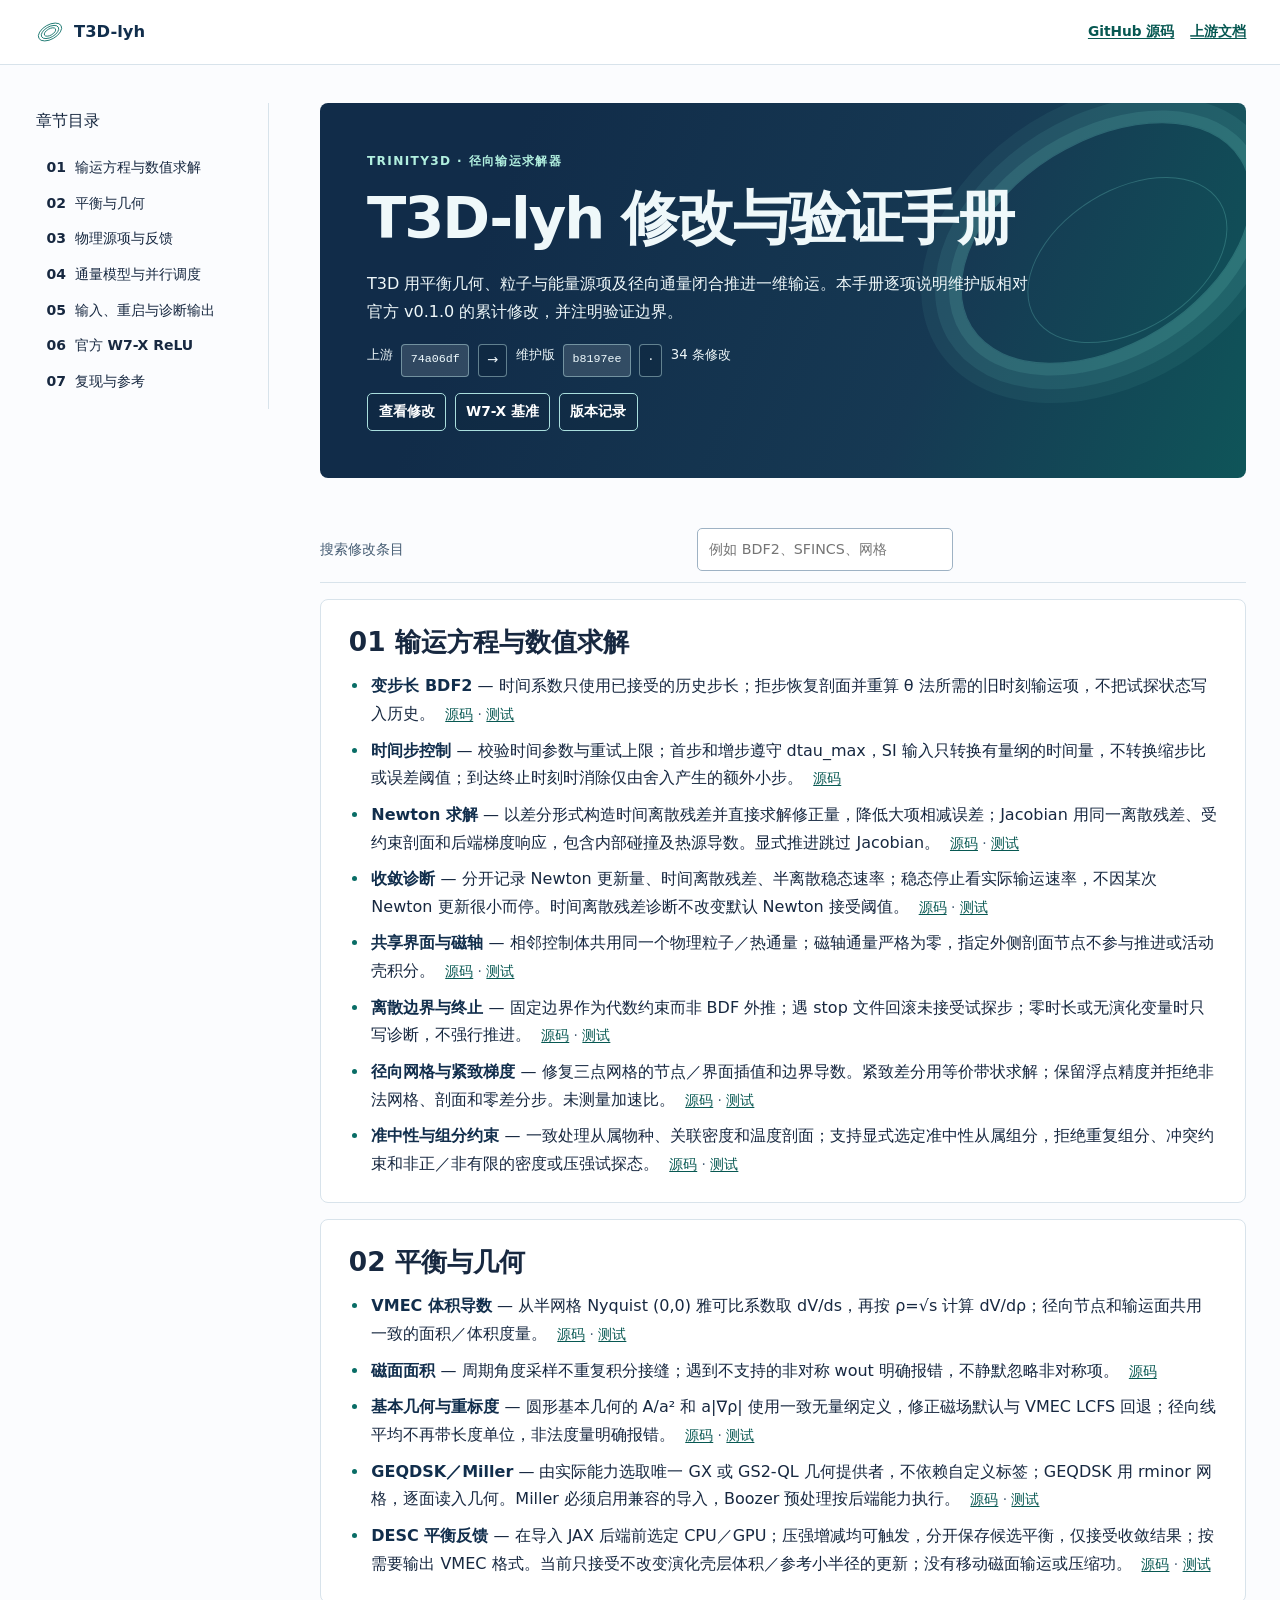
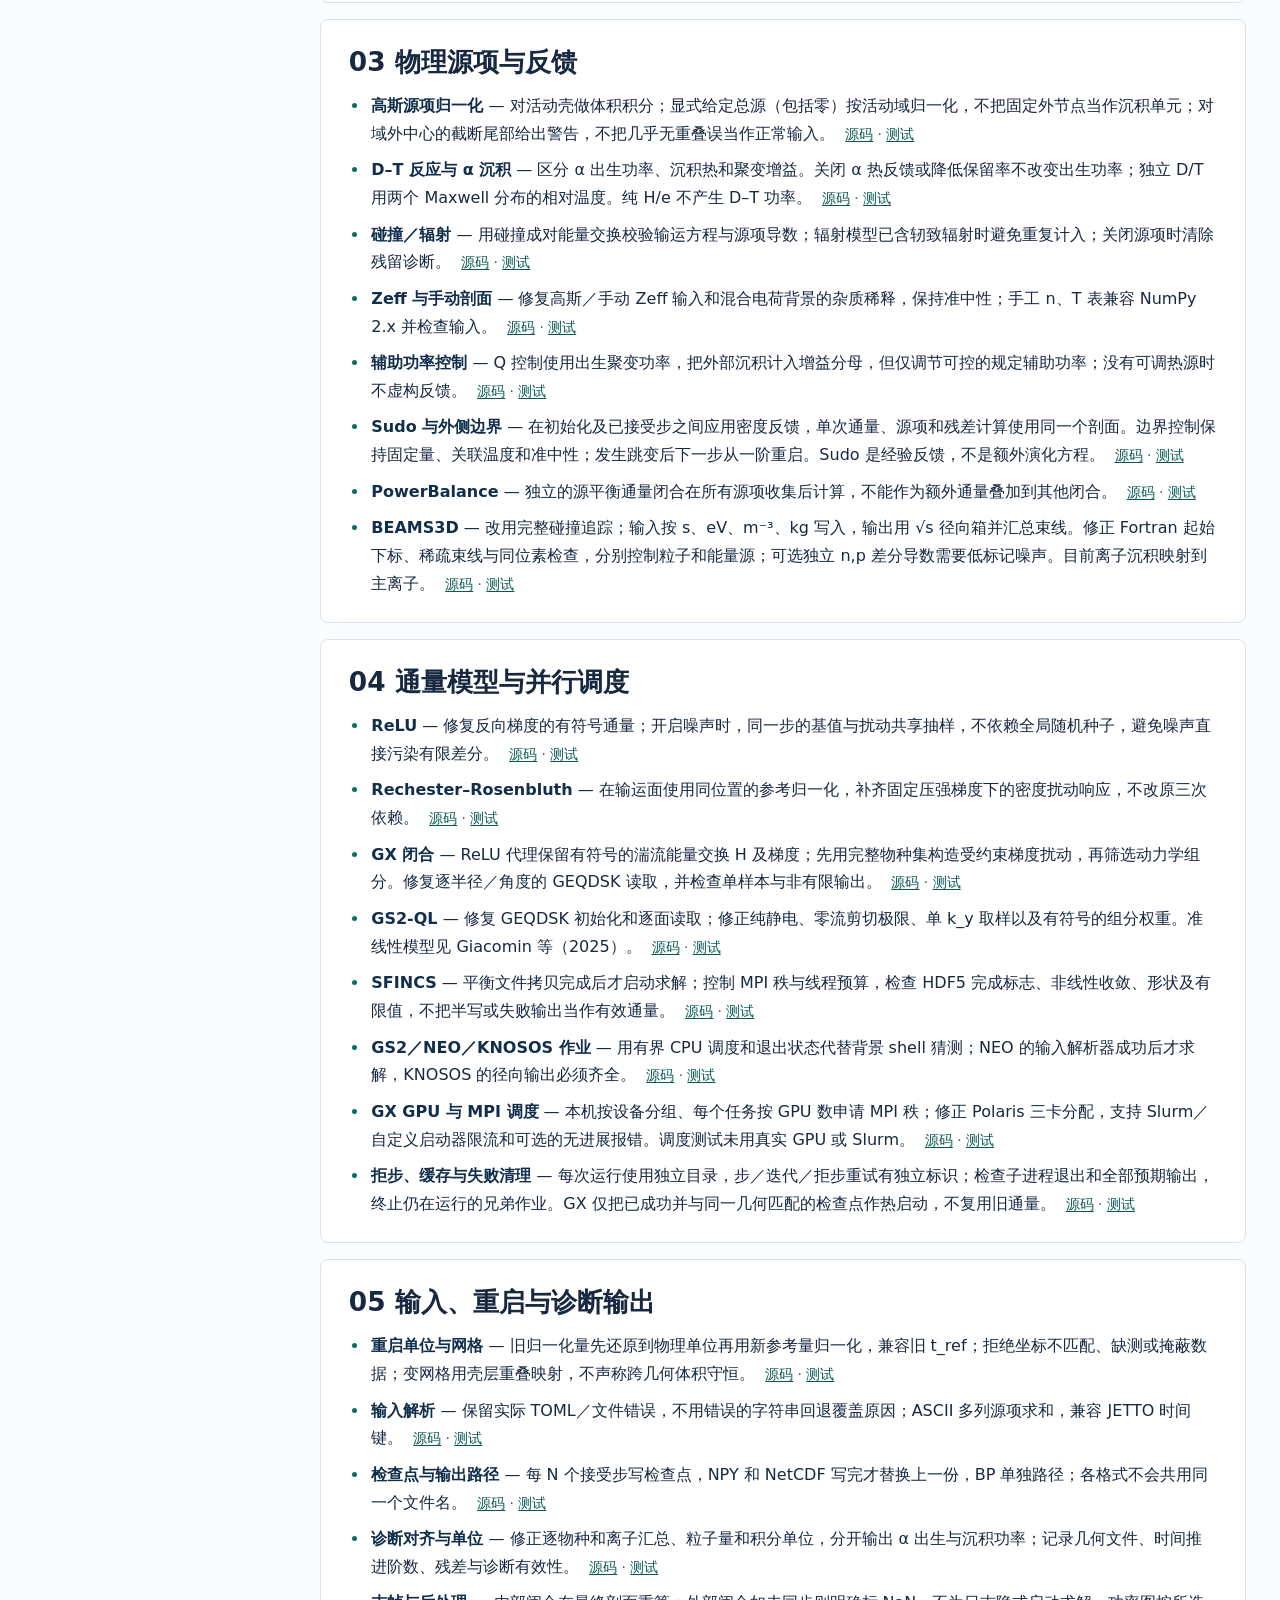
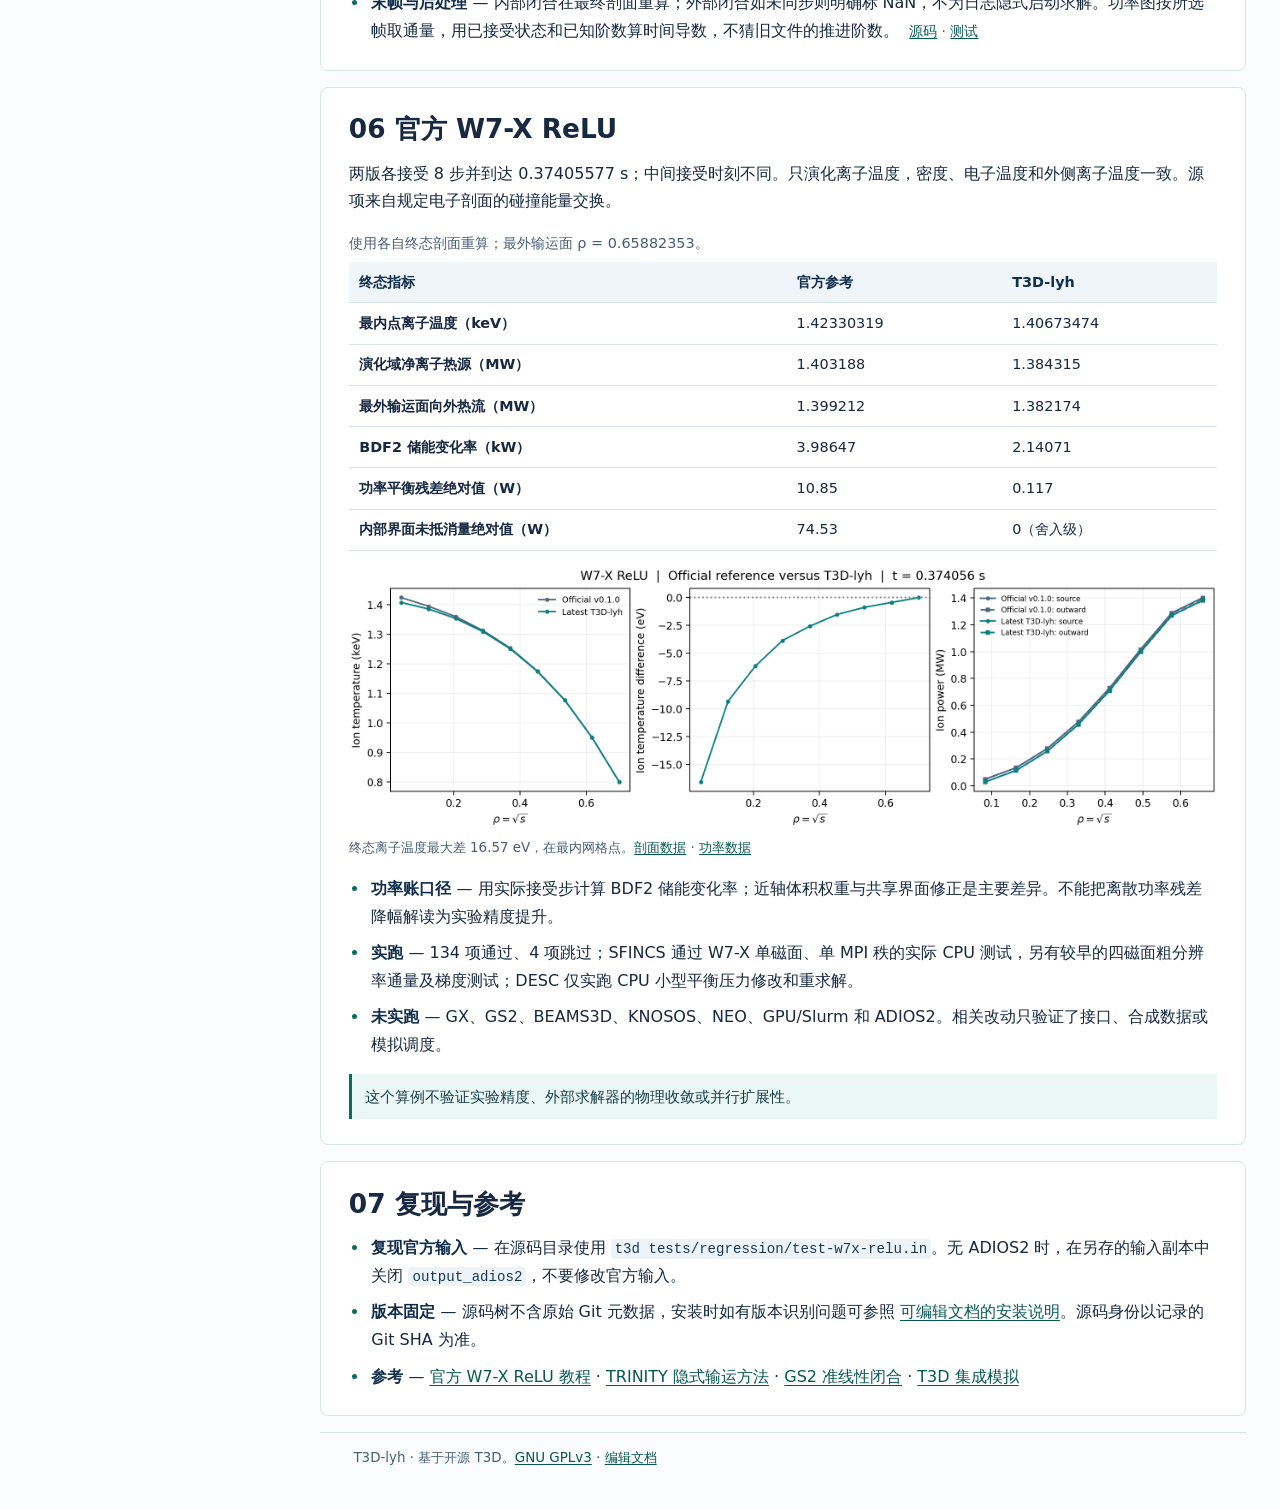
==== Source-Code/index.html @ 51b69a7f "Match VMEC website layout and organize T3D manual" ====
<!doctype html>
<html lang="zh-CN">
<head>
  <meta charset="utf-8">
  <meta name="viewport" content="width=device-width, initial-scale=1">
  <meta name="description" content="T3D-lyh：一维输运求解器的逐项修改、公开源码与 W7-X ReLU 回归。">
  <link rel="canonical" href="https://yihui-l.github.io/T3D-websites/Source-Code/">
  <title>T3D-lyh · 修改与验证手册</title>
  <link rel="stylesheet" href="styles.css">
  <script src="search.js" defer></script>
</head>
<body>
<a class="skip-link" href="#main">跳到正文</a>
<header class="site-header">
  <div class="topbar">
    <a class="brand" href="#top">
      <svg class="brand-mark" viewBox="0 0 40 40" width="36" height="36" aria-hidden="true" fill="none" stroke="currentColor">
        <ellipse cx="20" cy="20" rx="16" ry="9" transform="rotate(-30 20 20)"></ellipse>
        <ellipse cx="20" cy="20" rx="12" ry="6.5" transform="rotate(-30 20 20)"></ellipse>
        <ellipse cx="20" cy="20" rx="7.9" ry="4" transform="rotate(-30 20 20)"></ellipse>
      </svg>
      <span>T3D-lyh</span>
    </a>
    <nav aria-label="外部链接">
      <a href="https://github.com/Yihui-L/T3D-websites/tree/main/Source-Code/T3D-lyh">GitHub 源码</a>
      <a href="https://t3d.readthedocs.io/en/latest/">上游文档</a>
    </nav>
  </div>
</header>
<div class="shell" id="top">
  <aside class="sidebar">
    <nav aria-label="本页目录">
      <p>章节目录</p>
      <ol><li><a href="#transport"><span>01</span> 输运方程与数值求解</a></li><li><a href="#geometry"><span>02</span> 平衡与几何</a></li><li><a href="#physics"><span>03</span> 物理源项与反馈</a></li><li><a href="#closures"><span>04</span> 通量模型与并行调度</a></li><li><a href="#io"><span>05</span> 输入、重启与诊断输出</a></li><li><a href="#w7x"><span>06</span> 官方 W7-X ReLU</a></li><li><a href="#reproduce"><span>07</span> 复现与参考</a></li></ol>
    </nav>
  </aside>
  <main class="content" id="main">
    <div class="hero">
      <p class="kicker">TRINITY3D · 径向输运求解器</p>
      <h1>T3D-lyh 修改与验证手册</h1>
      <p>T3D 用平衡几何、粒子与能量源项及径向通量闭合推进一维输运。本手册逐项说明维护版相对官方 v0.1.0 的累计修改，并注明验证边界。</p>
      <p class="facts">上游 <code>74a06df</code> <span aria-hidden="true">→</span> 维护版 <code>b8197ee</code> <span aria-hidden="true">·</span> 34 条修改</p>
      <div class="actions">
        <a href="#transport">查看修改</a>
        <a href="#w7x">W7-X 基准</a>
        <a href="https://github.com/Yihui-L/T3D-websites/blob/main/Source-Code/SOURCE_VERSION.md">版本记录</a>
      </div>
    </div>
    <form class="toolbar" role="search">
      <label for="search">搜索修改条目</label>
      <input id="search" type="search" placeholder="例如 BDF2、SFINCS、网格" autocomplete="off">
      <output id="search-status" for="search" role="status" aria-live="polite"></output>
    </form>

<section id="transport" class="topic" aria-labelledby="transport-title">
  <h2 id="transport-title"><span>01</span> 输运方程与数值求解</h2>
  <ul class="changes">
    <li><strong>变步长 BDF2</strong> — 时间系数只使用已接受的历史步长；拒步恢复剖面并重算 θ 法所需的旧时刻输运项，不把试探状态写入历史。
      <span class="ref"><a aria-label="变步长 BDF2：源码" href="https://github.com/Yihui-L/T3D-websites/blob/main/Source-Code/T3D-lyh/t3d/Time.py">源码</a> · <a aria-label="变步长 BDF2：测试" href="https://github.com/Yihui-L/T3D-websites/blob/main/Source-Code/T3D-lyh/tests/unit/test_lyh_time_control.py">测试</a></span></li>
    <li><strong>时间步控制</strong> — 校验时间参数与重试上限；首步和增步遵守 dtau_max，SI 输入只转换有量纲的时间量，不转换缩步比或误差阈值；到达终止时刻时消除仅由舍入产生的额外小步。
      <span class="ref"><a aria-label="时间步控制：源码" href="https://github.com/Yihui-L/T3D-websites/blob/main/Source-Code/T3D-lyh/t3d/Time.py">源码</a></span></li>
    <li><strong>Newton 求解</strong> — 以差分形式构造时间离散残差并直接求解修正量，降低大项相减误差；Jacobian 用同一离散残差、受约束剖面和后端梯度响应，包含内部碰撞及热源导数。显式推进跳过 Jacobian。
      <span class="ref"><a aria-label="Newton 求解：源码" href="https://github.com/Yihui-L/T3D-websites/blob/main/Source-Code/T3D-lyh/t3d/Solver.py">源码</a> · <a aria-label="Newton 求解：测试" href="https://github.com/Yihui-L/T3D-websites/blob/main/Source-Code/T3D-lyh/tests/unit/test_discrete_jacobian.py">测试</a></span></li>
    <li><strong>收敛诊断</strong> — 分开记录 Newton 更新量、时间离散残差、半离散稳态速率；稳态停止看实际输运速率，不因某次 Newton 更新很小而停。时间离散残差诊断不改变默认 Newton 接受阈值。
      <span class="ref"><a aria-label="收敛诊断：源码" href="https://github.com/Yihui-L/T3D-websites/blob/main/Source-Code/T3D-lyh/t3d/Solver.py">源码</a> · <a aria-label="收敛诊断：测试" href="https://github.com/Yihui-L/T3D-websites/blob/main/Source-Code/T3D-lyh/tests/unit/test_numerics_round3.py">测试</a></span></li>
    <li><strong>共享界面与磁轴</strong> — 相邻控制体共用同一个物理粒子／热通量；磁轴通量严格为零，指定外侧剖面节点不参与推进或活动壳积分。
      <span class="ref"><a aria-label="共享界面与磁轴：源码" href="https://github.com/Yihui-L/T3D-websites/blob/main/Source-Code/T3D-lyh/t3d/Species.py">源码</a> · <a aria-label="共享界面与磁轴：测试" href="https://github.com/Yihui-L/T3D-websites/blob/main/Source-Code/T3D-lyh/tests/unit/test_vmec_source_balance.py">测试</a></span></li>
    <li><strong>离散边界与终止</strong> — 固定边界作为代数约束而非 BDF 外推；遇 stop 文件回滚未接受试探步；零时长或无演化变量时只写诊断，不强行推进。
      <span class="ref"><a aria-label="离散边界与终止：源码" href="https://github.com/Yihui-L/T3D-websites/blob/main/Source-Code/T3D-lyh/t3d/trinity_lib.py">源码</a> · <a aria-label="离散边界与终止：测试" href="https://github.com/Yihui-L/T3D-websites/blob/main/Source-Code/T3D-lyh/tests/unit/test_driver_transactions.py">测试</a></span></li>
    <li><strong>径向网格与紧致梯度</strong> — 修复三点网格的节点／界面插值和边界导数。紧致差分用等价带状求解；保留浮点精度并拒绝非法网格、剖面和零差分步。未测量加速比。
      <span class="ref"><a aria-label="径向网格与紧致梯度：源码" href="https://github.com/Yihui-L/T3D-websites/blob/main/Source-Code/T3D-lyh/t3d/Profiles.py">源码</a> · <a aria-label="径向网格与紧致梯度：测试" href="https://github.com/Yihui-L/T3D-websites/blob/main/Source-Code/T3D-lyh/tests/unit/test_numerics_round3.py">测试</a></span></li>
    <li><strong>准中性与组分约束</strong> — 一致处理从属物种、关联密度和温度剖面；支持显式选定准中性从属组分，拒绝重复组分、冲突约束和非正／非有限的密度或压强试探态。
      <span class="ref"><a aria-label="准中性与组分约束：源码" href="https://github.com/Yihui-L/T3D-websites/blob/main/Source-Code/T3D-lyh/t3d/Species.py">源码</a> · <a aria-label="准中性与组分约束：测试" href="https://github.com/Yihui-L/T3D-websites/blob/main/Source-Code/T3D-lyh/tests/unit/test_species.py">测试</a></span></li>
  </ul>
</section>
<section id="geometry" class="topic" aria-labelledby="geometry-title">
  <h2 id="geometry-title"><span>02</span> 平衡与几何</h2>
  <ul class="changes">
    <li><strong>VMEC 体积导数</strong> — 从半网格 Nyquist (0,0) 雅可比系数取 dV/ds，再按 ρ=√s 计算 dV/dρ；径向节点和输运面共用一致的面积／体积度量。
      <span class="ref"><a aria-label="VMEC 体积导数：源码" href="https://github.com/Yihui-L/T3D-websites/blob/main/Source-Code/T3D-lyh/t3d/geometry_models/VMEC.py">源码</a> · <a aria-label="VMEC 体积导数：测试" href="https://github.com/Yihui-L/T3D-websites/blob/main/Source-Code/T3D-lyh/tests/unit/test_vmec_source_balance.py">测试</a></span></li>
    <li><strong>磁面面积</strong> — 周期角度采样不重复积分接缝；遇到不支持的非对称 wout 明确报错，不静默忽略非对称项。
      <span class="ref"><a aria-label="磁面面积：源码" href="https://github.com/Yihui-L/T3D-websites/blob/main/Source-Code/T3D-lyh/t3d/geometry_models/VMEC.py">源码</a></span></li>
    <li><strong>基本几何与重标度</strong> — 圆形基本几何的 A/a² 和 a|∇ρ| 使用一致无量纲定义，修正磁场默认与 VMEC LCFS 回退；径向线平均不再带长度单位，非法度量明确报错。
      <span class="ref"><a aria-label="基本几何与重标度：源码" href="https://github.com/Yihui-L/T3D-websites/blob/main/Source-Code/T3D-lyh/t3d/Geometry.py">源码</a> · <a aria-label="基本几何与重标度：测试" href="https://github.com/Yihui-L/T3D-websites/blob/main/Source-Code/T3D-lyh/tests/unit/test_driver_transactions.py">测试</a></span></li>
    <li><strong>GEQDSK／Miller</strong> — 由实际能力选取唯一 GX 或 GS2-QL 几何提供者，不依赖自定义标签；GEQDSK 用 rminor 网格，逐面读入几何。Miller 必须启用兼容的导入，Boozer 预处理按后端能力执行。
      <span class="ref"><a aria-label="GEQDSK／Miller：源码" href="https://github.com/Yihui-L/T3D-websites/blob/main/Source-Code/T3D-lyh/t3d/Geometry.py">源码</a> · <a aria-label="GEQDSK／Miller：测试" href="https://github.com/Yihui-L/T3D-websites/blob/main/Source-Code/T3D-lyh/tests/unit/test_gs2_ql_geometry_and_metric.py">测试</a></span></li>
    <li><strong>DESC 平衡反馈</strong> — 在导入 JAX 后端前选定 CPU／GPU；压强增减均可触发，分开保存候选平衡，仅接受收敛结果；按需要输出 VMEC 格式。当前只接受不改变演化壳层体积／参考小半径的更新；没有移动磁面输运或压缩功。
      <span class="ref"><a aria-label="DESC 平衡反馈：源码" href="https://github.com/Yihui-L/T3D-websites/blob/main/Source-Code/T3D-lyh/t3d/geometry_models/DESC.py">源码</a> · <a aria-label="DESC 平衡反馈：测试" href="https://github.com/Yihui-L/T3D-websites/blob/main/Source-Code/T3D-lyh/tests/unit/test_geometry_balance_interfaces.py">测试</a></span></li>
  </ul>
</section>
<section id="physics" class="topic" aria-labelledby="physics-title">
  <h2 id="physics-title"><span>03</span> 物理源项与反馈</h2>
  <ul class="changes">
    <li><strong>高斯源项归一化</strong> — 对活动壳做体积积分；显式给定总源（包括零）按活动域归一化，不把固定外节点当作沉积单元；对域外中心的截断尾部给出警告，不把几乎无重叠误当作正常输入。
      <span class="ref"><a aria-label="高斯源项归一化：源码" href="https://github.com/Yihui-L/T3D-websites/blob/main/Source-Code/T3D-lyh/t3d/Species.py">源码</a> · <a aria-label="高斯源项归一化：测试" href="https://github.com/Yihui-L/T3D-websites/blob/main/Source-Code/T3D-lyh/tests/unit/test_vmec_source_balance.py">测试</a></span></li>
    <li><strong>D–T 反应与 α 沉积</strong> — 区分 α 出生功率、沉积热和聚变增益。关闭 α 热反馈或降低保留率不改变出生功率；独立 D/T 用两个 Maxwell 分布的相对温度。纯 H/e 不产生 D–T 功率。
      <span class="ref"><a aria-label="D–T 反应与 α 沉积：源码" href="https://github.com/Yihui-L/T3D-websites/blob/main/Source-Code/T3D-lyh/t3d/Physics.py">源码</a> · <a aria-label="D–T 反应与 α 沉积：测试" href="https://github.com/Yihui-L/T3D-websites/blob/main/Source-Code/T3D-lyh/tests/unit/test_physical_recurrence.py">测试</a></span></li>
    <li><strong>碰撞／辐射</strong> — 用碰撞成对能量交换校验输运方程与源项导数；辐射模型已含轫致辐射时避免重复计入；关闭源项时清除残留诊断。
      <span class="ref"><a aria-label="碰撞／辐射：源码" href="https://github.com/Yihui-L/T3D-websites/blob/main/Source-Code/T3D-lyh/t3d/Physics.py">源码</a> · <a aria-label="碰撞／辐射：测试" href="https://github.com/Yihui-L/T3D-websites/blob/main/Source-Code/T3D-lyh/tests/unit/test_source_physics_io.py">测试</a></span></li>
    <li><strong>Zeff 与手动剖面</strong> — 修复高斯／手动 Zeff 输入和混合电荷背景的杂质稀释，保持准中性；手工 n、T 表兼容 NumPy 2.x 并检查输入。
      <span class="ref"><a aria-label="Zeff 与手动剖面：源码" href="https://github.com/Yihui-L/T3D-websites/blob/main/Source-Code/T3D-lyh/t3d/Species.py">源码</a> · <a aria-label="Zeff 与手动剖面：测试" href="https://github.com/Yihui-L/T3D-websites/blob/main/Source-Code/T3D-lyh/tests/unit/test_physical_recurrence.py">测试</a></span></li>
    <li><strong>辅助功率控制</strong> — Q 控制使用出生聚变功率，把外部沉积计入增益分母，但仅调节可控的规定辅助功率；没有可调热源时不虚构反馈。
      <span class="ref"><a aria-label="辅助功率控制：源码" href="https://github.com/Yihui-L/T3D-websites/blob/main/Source-Code/T3D-lyh/t3d/Species.py">源码</a> · <a aria-label="辅助功率控制：测试" href="https://github.com/Yihui-L/T3D-websites/blob/main/Source-Code/T3D-lyh/tests/unit/test_source_physics_io.py">测试</a></span></li>
    <li><strong>Sudo 与外侧边界</strong> — 在初始化及已接受步之间应用密度反馈，单次通量、源项和残差计算使用同一个剖面。边界控制保持固定量、关联温度和准中性；发生跳变后下一步从一阶重启。Sudo 是经验反馈，不是额外演化方程。
      <span class="ref"><a aria-label="Sudo 与外侧边界：源码" href="https://github.com/Yihui-L/T3D-websites/blob/main/Source-Code/T3D-lyh/t3d/trinity_lib.py">源码</a> · <a aria-label="Sudo 与外侧边界：测试" href="https://github.com/Yihui-L/T3D-websites/blob/main/Source-Code/T3D-lyh/tests/unit/test_driver_transactions.py">测试</a></span></li>
    <li><strong>PowerBalance</strong> — 独立的源平衡通量闭合在所有源项收集后计算，不能作为额外通量叠加到其他闭合。
      <span class="ref"><a aria-label="PowerBalance：源码" href="https://github.com/Yihui-L/T3D-websites/blob/main/Source-Code/T3D-lyh/t3d/flux_models/PowerBalance.py">源码</a> · <a aria-label="PowerBalance：测试" href="https://github.com/Yihui-L/T3D-websites/blob/main/Source-Code/T3D-lyh/tests/unit/test_geometry_balance_interfaces.py">测试</a></span></li>
    <li><strong>BEAMS3D</strong> — 改用完整碰撞追踪；输入按 s、eV、m⁻³、kg 写入，输出用 √s 径向箱并汇总束线。修正 Fortran 起始下标、稀疏束线与同位素检查，分别控制粒子和能量源；可选独立 n,p 差分导数需要低标记噪声。目前离子沉积映射到主离子。
      <span class="ref"><a aria-label="BEAMS3D：源码" href="https://github.com/Yihui-L/T3D-websites/blob/main/Source-Code/T3D-lyh/t3d/source_models/BEAMS3D.py">源码</a> · <a aria-label="BEAMS3D：测试" href="https://github.com/Yihui-L/T3D-websites/blob/main/Source-Code/T3D-lyh/tests/unit/test_beams3d_model.py">测试</a></span></li>
  </ul>
</section>
<section id="closures" class="topic" aria-labelledby="closures-title">
  <h2 id="closures-title"><span>04</span> 通量模型与并行调度</h2>
  <ul class="changes">
    <li><strong>ReLU</strong> — 修复反向梯度的有符号通量；开启噪声时，同一步的基值与扰动共享抽样，不依赖全局随机种子，避免噪声直接污染有限差分。
      <span class="ref"><a aria-label="ReLU：源码" href="https://github.com/Yihui-L/T3D-websites/blob/main/Source-Code/T3D-lyh/t3d/flux_models/ReLU.py">源码</a> · <a aria-label="ReLU：测试" href="https://github.com/Yihui-L/T3D-websites/blob/main/Source-Code/T3D-lyh/tests/unit/test_numerics_round3.py">测试</a></span></li>
    <li><strong>Rechester–Rosenbluth</strong> — 在输运面使用同位置的参考归一化，补齐固定压强梯度下的密度扰动响应，不改原三次依赖。
      <span class="ref"><a aria-label="Rechester–Rosenbluth：源码" href="https://github.com/Yihui-L/T3D-websites/blob/main/Source-Code/T3D-lyh/t3d/flux_models/RR.py">源码</a> · <a aria-label="Rechester–Rosenbluth：测试" href="https://github.com/Yihui-L/T3D-websites/blob/main/Source-Code/T3D-lyh/tests/unit/test_numerics_round3.py">测试</a></span></li>
    <li><strong>GX 闭合</strong> — ReLU 代理保留有符号的湍流能量交换 H 及梯度；先用完整物种集构造受约束梯度扰动，再筛选动力学组分。修复逐半径／角度的 GEQDSK 读取，并检查单样本与非有限输出。
      <span class="ref"><a aria-label="GX 闭合：源码" href="https://github.com/Yihui-L/T3D-websites/blob/main/Source-Code/T3D-lyh/t3d/flux_models/GX.py">源码</a> · <a aria-label="GX 闭合：测试" href="https://github.com/Yihui-L/T3D-websites/blob/main/Source-Code/T3D-lyh/tests/unit/test_backend_state_and_diagnostics.py">测试</a></span></li>
    <li><strong>GS2-QL</strong> — 修复 GEQDSK 初始化和逐面读取；修正纯静电、零流剪切极限、单 k_y 取样以及有符号的组分权重。准线性模型见 Giacomin 等（2025）。
      <span class="ref"><a aria-label="GS2-QL：源码" href="https://github.com/Yihui-L/T3D-websites/blob/main/Source-Code/T3D-lyh/t3d/flux_models/GS2_QL.py">源码</a> · <a aria-label="GS2-QL：测试" href="https://github.com/Yihui-L/T3D-websites/blob/main/Source-Code/T3D-lyh/tests/unit/test_gs2_ql_geometry_and_metric.py">测试</a></span></li>
    <li><strong>SFINCS</strong> — 平衡文件拷贝完成后才启动求解；控制 MPI 秩与线程预算，检查 HDF5 完成标志、非线性收敛、形状及有限值，不把半写或失败输出当作有效通量。
      <span class="ref"><a aria-label="SFINCS：源码" href="https://github.com/Yihui-L/T3D-websites/blob/main/Source-Code/T3D-lyh/t3d/flux_models/SFINCS.py">源码</a> · <a aria-label="SFINCS：测试" href="https://github.com/Yihui-L/T3D-websites/blob/main/Source-Code/T3D-lyh/tests/unit/test_backend_state_and_diagnostics.py">测试</a></span></li>
    <li><strong>GS2／NEO／KNOSOS 作业</strong> — 用有界 CPU 调度和退出状态代替背景 shell 猜测；NEO 的输入解析器成功后才求解，KNOSOS 的径向输出必须齐全。
      <span class="ref"><a aria-label="GS2／NEO／KNOSOS 作业：源码" href="https://github.com/Yihui-L/T3D-websites/blob/main/Source-Code/T3D-lyh/t3d/flux_models/_external.py">源码</a> · <a aria-label="GS2／NEO／KNOSOS 作业：测试" href="https://github.com/Yihui-L/T3D-websites/blob/main/Source-Code/T3D-lyh/tests/unit/test_external_transport_jobs.py">测试</a></span></li>
    <li><strong>GX GPU 与 MPI 调度</strong> — 本机按设备分组、每个任务按 GPU 数申请 MPI 秩；修正 Polaris 三卡分配，支持 Slurm／自定义启动器限流和可选的无进展报错。调度测试未用真实 GPU 或 Slurm。
      <span class="ref"><a aria-label="GX GPU 与 MPI 调度：源码" href="https://github.com/Yihui-L/T3D-websites/blob/main/Source-Code/T3D-lyh/t3d/flux_models/GX.py">源码</a> · <a aria-label="GX GPU 与 MPI 调度：测试" href="https://github.com/Yihui-L/T3D-websites/blob/main/Source-Code/T3D-lyh/tests/unit/test_external_transport_jobs.py">测试</a></span></li>
    <li><strong>拒步、缓存与失败清理</strong> — 每次运行使用独立目录，步／迭代／拒步重试有独立标识；检查子进程退出和全部预期输出，终止仍在运行的兄弟作业。GX 仅把已成功并与同一几何匹配的检查点作热启动，不复用旧通量。
      <span class="ref"><a aria-label="拒步、缓存与失败清理：源码" href="https://github.com/Yihui-L/T3D-websites/blob/main/Source-Code/T3D-lyh/t3d/trinity_lib.py">源码</a> · <a aria-label="拒步、缓存与失败清理：测试" href="https://github.com/Yihui-L/T3D-websites/blob/main/Source-Code/T3D-lyh/tests/unit/test_external_transport_jobs.py">测试</a></span></li>
  </ul>
</section>
<section id="io" class="topic" aria-labelledby="io-title">
  <h2 id="io-title"><span>05</span> 输入、重启与诊断输出</h2>
  <ul class="changes">
    <li><strong>重启单位与网格</strong> — 旧归一化量先还原到物理单位再用新参考量归一化，兼容旧 t_ref；拒绝坐标不匹配、缺测或掩蔽数据；变网格用壳层重叠映射，不声称跨几何体积守恒。
      <span class="ref"><a aria-label="重启单位与网格：源码" href="https://github.com/Yihui-L/T3D-websites/blob/main/Source-Code/T3D-lyh/t3d/Import.py">源码</a> · <a aria-label="重启单位与网格：测试" href="https://github.com/Yihui-L/T3D-websites/blob/main/Source-Code/T3D-lyh/tests/unit/test_source_physics_io.py">测试</a></span></li>
    <li><strong>输入解析</strong> — 保留实际 TOML／文件错误，不用错误的字符串回退覆盖原因；ASCII 多列源项求和，兼容 JETTO 时间键。
      <span class="ref"><a aria-label="输入解析：源码" href="https://github.com/Yihui-L/T3D-websites/blob/main/Source-Code/T3D-lyh/t3d/Import.py">源码</a> · <a aria-label="输入解析：测试" href="https://github.com/Yihui-L/T3D-websites/blob/main/Source-Code/T3D-lyh/tests/unit/test_import.py">测试</a></span></li>
    <li><strong>检查点与输出路径</strong> — 每 N 个接受步写检查点，NPY 和 NetCDF 写完才替换上一份，BP 单独路径；各格式不会共用同一个文件名。
      <span class="ref"><a aria-label="检查点与输出路径：源码" href="https://github.com/Yihui-L/T3D-websites/blob/main/Source-Code/T3D-lyh/t3d/TrinityIO.py">源码</a> · <a aria-label="检查点与输出路径：测试" href="https://github.com/Yihui-L/T3D-websites/blob/main/Source-Code/T3D-lyh/tests/unit/test_driver_transactions.py">测试</a></span></li>
    <li><strong>诊断对齐与单位</strong> — 修正逐物种和离子汇总、粒子量和积分单位，分开输出 α 出生与沉积功率；记录几何文件、时间推进阶数、残差与诊断有效性。
      <span class="ref"><a aria-label="诊断对齐与单位：源码" href="https://github.com/Yihui-L/T3D-websites/blob/main/Source-Code/T3D-lyh/t3d/TrinityIO.py">源码</a> · <a aria-label="诊断对齐与单位：测试" href="https://github.com/Yihui-L/T3D-websites/blob/main/Source-Code/T3D-lyh/tests/unit/test_source_physics_io.py">测试</a></span></li>
    <li><strong>末帧与后处理</strong> — 内部闭合在最终剖面重算；外部闭合如未同步则明确标 NaN，不为日志隐式启动求解。功率图按所选帧取通量，用已接受状态和已知阶数算时间导数，不猜旧文件的推进阶数。
      <span class="ref"><a aria-label="末帧与后处理：源码" href="https://github.com/Yihui-L/T3D-websites/blob/main/Source-Code/T3D-lyh/t3d/tools/source_sink_plot.py">源码</a> · <a aria-label="末帧与后处理：测试" href="https://github.com/Yihui-L/T3D-websites/blob/main/Source-Code/T3D-lyh/tests/unit/test_driver_transactions.py">测试</a></span></li>
  </ul>
</section>
<section id="w7x" class="topic" aria-labelledby="w7x-title">
  <h2 id="w7x-title"><span>06</span> 官方 W7-X ReLU</h2>
  <p>两版各接受 8 步并到达 0.37405577 s；中间接受时刻不同。只演化离子温度，密度、电子温度和外侧离子温度一致。源项来自规定电子剖面的碰撞能量交换。</p>
  <div class="table-scroll" role="region" aria-label="W7-X 终态对照表" tabindex="0">
    <table class="comparison">
      <caption>使用各自终态剖面重算；最外输运面 ρ = 0.65882353。</caption>
      <thead><tr><th scope="col">终态指标</th><th scope="col">官方参考</th><th scope="col">T3D-lyh</th></tr></thead>
      <tbody><tr><th scope="row">最内点离子温度（keV）</th><td>1.42330319</td><td>1.40673474</td></tr><tr><th scope="row">演化域净离子热源（MW）</th><td>1.403188</td><td>1.384315</td></tr><tr><th scope="row">最外输运面向外热流（MW）</th><td>1.399212</td><td>1.382174</td></tr><tr><th scope="row">BDF2 储能变化率（kW）</th><td>3.98647</td><td>2.14071</td></tr><tr><th scope="row">功率平衡残差绝对值（W）</th><td>10.85</td><td>0.117</td></tr><tr><th scope="row">内部界面未抵消量绝对值（W）</th><td>74.53</td><td>0（舍入级）</td></tr></tbody>
    </table>
  </div>
  <figure>
    <img src="w7x-official-vs-lyh.png" width="2030" height="612" loading="lazy" alt="W7-X 终态离子温度、与官方差值及活动域累计净热源和向外热流三联图">
    <figcaption>终态离子温度最大差 16.57 eV，在最内网格点。<a href="profiles.csv">剖面数据</a> · <a href="power-balance.csv">功率数据</a></figcaption>
  </figure>
  <ul class="changes">
    <li><strong>功率账口径</strong> — 用实际接受步计算 BDF2 储能变化率；近轴体积权重与共享界面修正是主要差异。不能把离散功率残差降幅解读为实验精度提升。</li>
    <li><strong>实跑</strong> — 134 项通过、4 项跳过；SFINCS 通过 W7-X 单磁面、单 MPI 秩的实际 CPU 测试，另有较早的四磁面粗分辨率通量及梯度测试；DESC 仅实跑 CPU 小型平衡压力修改和重求解。</li>
    <li><strong>未实跑</strong> — GX、GS2、BEAMS3D、KNOSOS、NEO、GPU/Slurm 和 ADIOS2。相关改动只验证了接口、合成数据或模拟调度。</li>
  </ul>
  <p class="notice">这个算例不验证实验精度、外部求解器的物理收敛或并行扩展性。</p>
</section>
<section id="reproduce" class="topic" aria-labelledby="reproduce-title">
  <h2 id="reproduce-title"><span>07</span> 复现与参考</h2>
  <ul class="changes">
    <li><strong>复现官方输入</strong> — 在源码目录使用 <code>t3d tests/regression/test-w7x-relu.in</code>。无 ADIOS2 时，在另存的输入副本中关闭 <code>output_adios2</code>，不要修改官方输入。</li>
    <li><strong>版本固定</strong> — 源码树不含原始 Git 元数据，安装时如有版本识别问题可参照 <a href="https://github.com/Yihui-L/T3D-websites/blob/main/Source-Code/README.md">可编辑文档的安装说明</a>。源码身份以记录的 Git SHA 为准。</li>
    <li><strong>参考</strong> — <a href="https://t3d.readthedocs.io/en/latest/QuickReLU.html">官方 W7-X ReLU 教程</a> · <a href="https://doi.org/10.1063/1.3323082">TRINITY 隐式输运方法</a> · <a href="https://doi.org/10.1017/S0022377824001107">GS2 准线性闭合</a> · <a href="https://doi.org/10.1017/S0022377825000339">T3D 集成模拟</a></li>
  </ul>
</section>
<footer class="site-footer">
  T3D-lyh · 基于开源 T3D。<a href="GPL-3.0.txt">GNU GPLv3</a> · <a href="https://github.com/Yihui-L/T3D-websites/blob/main/Source-Code/README.md">编辑文档</a>
</footer>
  </main>
</div>
</body>
</html>
---- Source-Code/styles.css ----
/* T3D-lyh reference manual */
:root {
  color-scheme: light;
  --ink: #172840;
  --muted: #465d74;
  --navy: #112e4c;
  --teal: #096d66;
  --link: #075852;
  --line: #d8e3eb;
  --wash: #ebf7f5;
  --pad: clamp(1rem, 3vw, 2.1rem);
  --width: 1330px;
  --header: 64px;
  --sans: -apple-system, BlinkMacSystemFont, "Segoe UI", "PingFang SC", "Microsoft YaHei",
    "Hiragino Sans GB", "Noto Sans CJK SC", system-ui, sans-serif;
  --mono: ui-monospace, "SFMono-Regular", Consolas, "Liberation Mono", monospace;
}
*, *::before, *::after { box-sizing: border-box; }
[hidden] { display: none !important; }
html { scroll-padding-top: calc(var(--header) + 18px); }
body { margin: 0; background: #fbfcfe; color: var(--ink); font: 16px/1.73 var(--sans); }
a { color: var(--link); text-underline-offset: .18em; }
a:hover { color: var(--navy); text-decoration-thickness: .13em; }
:focus-visible { outline: 3px solid #047c74; outline-offset: 4px; border-radius: 3px; }
h1, h2, h3, p { margin-top: 0; }
h1, h2, h3 { line-height: 1.3; }
code, pre { font-family: var(--mono); }
code {
  font-size: .88em; padding: .11em .29em; border-radius: .23em;
  background: #edf3f7; color: #173855; overflow-wrap: anywhere;
}
pre {
  padding: .85rem 1rem; overflow: auto; border: 1px solid var(--line); border-radius: 6px;
  background: #f5f8fb; font-size: .88rem; line-height: 1.6;
}
pre code { padding: 0; font-size: inherit; background: none; overflow-wrap: normal; }
.skip, .skip-link {
  position: fixed; top: .55rem; left: .75rem; z-index: 10; transform: translateY(-200%);
  padding: .45rem .8rem; background: #fff; color: var(--navy); border: 2px solid var(--teal);
}
.skip:focus, .skip-link:focus { transform: none; }
.site-header {
  position: sticky; top: 0; z-index: 4; min-height: var(--header);
  background: #fff; border-bottom: 1px solid var(--line);
}
.topbar {
  max-width: var(--width); min-height: var(--header); margin-inline: auto; padding: .65rem var(--pad);
  display: flex; align-items: center; justify-content: space-between; flex-wrap: wrap; gap: .4rem 1.5rem;
}
.brand {
  display: inline-flex; align-items: center; gap: .53rem; color: var(--navy);
  font-size: 1.02rem; font-weight: 760; text-decoration: none;
}
.brand-mark { display: inline-block; width: 32px; height: 32px; flex: 0 0 32px; color: var(--teal); }
.topbar nav { display: flex; flex-wrap: wrap; gap: .3rem 1rem; align-items: center; }
.topbar nav a, .bar-link { font-size: .86rem; font-weight: 650; }
.shell {
  display: grid; grid-template-columns: minmax(205px, 235px) minmax(0, 1fr); align-items: start;
  gap: clamp(1.55rem, 4vw, 3.5rem); max-width: var(--width); margin-inline: auto;
  padding: clamp(1rem, 3vw, 2.4rem) var(--pad) 0;
}
.sidebar {
  position: sticky; top: calc(var(--header) + 1.6rem);
  max-height: calc(100vh - var(--header) - 3rem); overflow-y: auto; scrollbar-width: thin;
  border-right: 1px solid var(--line); padding: .2rem .9rem .7rem .13rem;
}
.sidebar h2, .sidebar .nav-title {
  margin: .2rem 0 .6rem .55rem; color: var(--muted); font-size: .78rem; letter-spacing: .13em;
}
.sidebar ul, .sidebar ol { list-style: none; margin: 0; padding: 0; }
.sidebar li + li { margin-top: .12rem; }
.sidebar a {
  display: flex; align-items: baseline; gap: .55rem; padding: .42rem .55rem;
  border-inline-start: 2px solid transparent; border-radius: 3px; color: var(--ink);
  font-size: .875rem; font-weight: 550; line-height: 1.45; text-decoration: none;
}
.sidebar a:hover, .sidebar a:focus-visible, .sidebar a[aria-current] {
  background: var(--wash); border-inline-start-color: var(--teal); color: var(--link);
}
.sidebar a b, .sidebar a .number, .sidebar a .num { color: var(--teal); font: 650 .73rem/1.35 var(--mono); }
.content { min-width: 0; padding-bottom: 1.2rem; }
.hero {
  position: relative; isolation: isolate; overflow: hidden; margin-bottom: clamp(1.35rem, 3vw, 2.5rem);
  padding: clamp(1.3rem, 4vw, 2.95rem); border-radius: 8px;
  background: linear-gradient(111deg, #112c49 20%, #163953 66%, #0f5559 100%); color: #eff8fa;
}
.hero::before, .hero::after {
  content: ""; position: absolute; z-index: -1; right: -2%; top: 10%; width: min(41%, 318px); aspect-ratio: 1.56;
  border: 1px solid #76d7ca44; border-radius: 50%; transform: rotate(-32deg);
  box-shadow: 0 0 0 12px #76d7ca22, 0 0 0 26px #76d7ca19, 0 0 0 40px #76d7ca12;
}
.hero::after { right: 1%; top: 23%; width: min(29%, 219px); box-shadow: none; }
.hero .contours { display: none; }
.kicker, .eyebrow { margin: 0 0 .65rem; color: #b1efdf; font-size: .76rem; font-weight: 730; letter-spacing: .11em; }
.hero h1 { margin: 0 0 .82rem; font-size: clamp(1.95rem, 5.1vw, 3.6rem); font-weight: 770; letter-spacing: -.035em; }
.hero p { max-width: 65ch; }
.hero code { background: #ffffff22; color: #f1fcff; }
.hero a { color: #e8fff9; }
.facts, .actions { display: flex; flex-wrap: wrap; gap: .53rem; }
.facts { margin: 1.14rem 0 1rem; padding: 0; list-style: none; font-size: .83rem; }
.facts > * {
  margin: 0; padding: .27rem .52rem; border: 1px solid #bfe5e877; border-radius: 4px;
  background: #0d243b66; color: #f0f8fb;
}
.facts dt, .facts dd { display: inline; margin: 0; }
.facts dt { color: #c9e9ec; }
.actions { margin-top: .95rem; }
.actions a {
  display: inline-flex; align-items: center; min-height: 38px; padding: .31rem .66rem; border: 1px solid #a9dedd;
  border-radius: 5px; background: #0d243b55; color: #fff; font-size: .86rem; font-weight: 650; text-decoration: none;
}
.actions a:hover { background: #e5f8f3; color: #0a4144; }
.hero :focus-visible { outline-color: #a4ede2; }
.toolbar {
  display: flex; flex-wrap: wrap; align-items: center; justify-content: space-between;
  gap: .45rem .9rem; margin-bottom: 1rem; padding: .7rem 0; border-bottom: 1px solid var(--line);
}
.toolbar h2, .toolbar p { margin: 0; }
.toolbar h2 { font-size: 1.2rem; }
.toolbar label, .toolbar [role="status"], .ref { color: var(--muted); font-size: .86rem; }
.toolbar input[type="search"] {
  min-width: min(100%, 16rem); max-width: 100%; padding: .52rem .7rem; border: 1px solid #9eb2c4;
  border-radius: 5px; background: #fff; color: var(--ink); font: inherit; font-size: .89rem;
}
.topic {
  margin: 0 0 1rem; padding: clamp(1rem, 2.5vw, 1.55rem) clamp(1rem, 2.8vw, 1.75rem);
  border: 1px solid var(--line); border-radius: 8px; background: #fff; overflow-wrap: break-word;
}
.topic h2 { font-size: clamp(1.26rem, 2.1vw, 1.65rem); margin-bottom: .8rem; }
.topic-number, .topic h2 .number, .topic h2 .num, .section-no {
  display: inline-block; margin-inline-end: .45em; color: var(--teal); font: 750 .78em/1 var(--mono);
}
.topic h3 { margin: 1.2rem 0 .43rem; font-size: 1.04rem; }
.topic :last-child { margin-bottom: 0; }
.changes { margin: 0; padding-inline-start: 1.25em; }
.changes > li { padding-inline-start: .16em; }
.changes li::marker { color: var(--teal); }
.changes > li + li { margin-top: .56rem; }
.changes > li > strong { color: var(--navy); font-weight: 730; }
.ref { display: block; margin-top: .63rem; }
li .ref { display: inline; margin-inline-start: .35em; }
.notice {
  margin: .95rem 0; padding: .63rem .8rem; border-inline-start: 3px solid var(--teal);
  background: var(--wash); color: #173d47; font-size: .91rem;
}
.table-scroll { margin-block: .8rem; overflow-x: auto; }
.comparison, .table-scroll table {
  width: 100%; border-collapse: collapse; font-size: .9rem; font-variant-numeric: tabular-nums;
}
.comparison th, .comparison td, .table-scroll th, .table-scroll td {
  padding: .48rem .65rem; border-bottom: 1px solid var(--line); text-align: start; vertical-align: baseline;
}
.comparison thead, .table-scroll thead { background: #eff5f8; color: var(--navy); }
.comparison caption, .table-scroll caption { padding-bottom: .4rem; color: var(--muted); text-align: start; }
.topic figure { margin: 1rem 0; }
.topic img { display: block; width: auto; max-width: 100%; height: auto; border-radius: 5px; }
.topic figcaption { margin-top: .42rem; color: var(--muted); font-size: .84rem; }
details { margin-block: .78rem; padding: .6rem .75rem; border: 1px solid var(--line); border-radius: 5px; }
summary { cursor: pointer; font-weight: 690; color: var(--navy); }
details[open] summary { margin-bottom: .5rem; }
.site-footer {
  max-width: var(--width); margin: .4rem auto 0; padding: .78rem var(--pad) 1.35rem;
  border-top: 1px solid var(--line); color: var(--muted); font-size: .84rem;
}
@media (max-width: 755px) {
  :root { --header: 56px; }
  html { scroll-padding-top: 12px; }
  .site-header, .sidebar { position: static; }
  .shell { grid-template-columns: minmax(0, 1fr); gap: 1rem; }
  .sidebar { max-height: none; padding: .55rem; border: 1px solid var(--line); border-radius: 6px; background: #fff; }
  .sidebar ul, .sidebar ol { display: grid; grid-template-columns: repeat(auto-fit, minmax(min(100%, 12rem), 1fr)); gap: .17rem .4rem; }
  .sidebar li + li { margin-top: 0; }
  .sidebar a { padding-block: .33rem; }
  .hero::before, .hero::after { opacity: .46; }
  .toolbar input[type="search"] { width: min(100%, 24rem); }
}
@media (max-width: 380px) {
  body { font-size: 15px; }
  .hero, .topic { padding-inline: .85rem; }
}
@media (prefers-reduced-motion: reduce) {
  *, *::before, *::after { scroll-behavior: auto !important; }
}
@media print {
  body { color: #000; background: #fff; font-size: 10.75pt; }
  .site-header, .sidebar, .toolbar, .actions, .skip, .skip-link { display: none !important; }
  .shell { display: block; padding: 0; }
  .hero, .topic, .site-footer { padding: .5rem 0; border: 0; background: #fff; color: #000; }
  .hero { margin-bottom: .3rem; }
  .hero::before, .hero::after { display: none; }
  .hero h1 { font-size: 23pt; margin-bottom: .4rem; }
  .hero code, .hero a, .hero .kicker, .facts > *, .facts dt { color: #000; background: transparent; }
  .topic { margin: 0 0 .45rem; }
  .topic h2, .topic h3 { break-after: avoid; }
  .topic li { break-inside: avoid; }
  .table-scroll { overflow: visible; }
  a { color: inherit; }
}
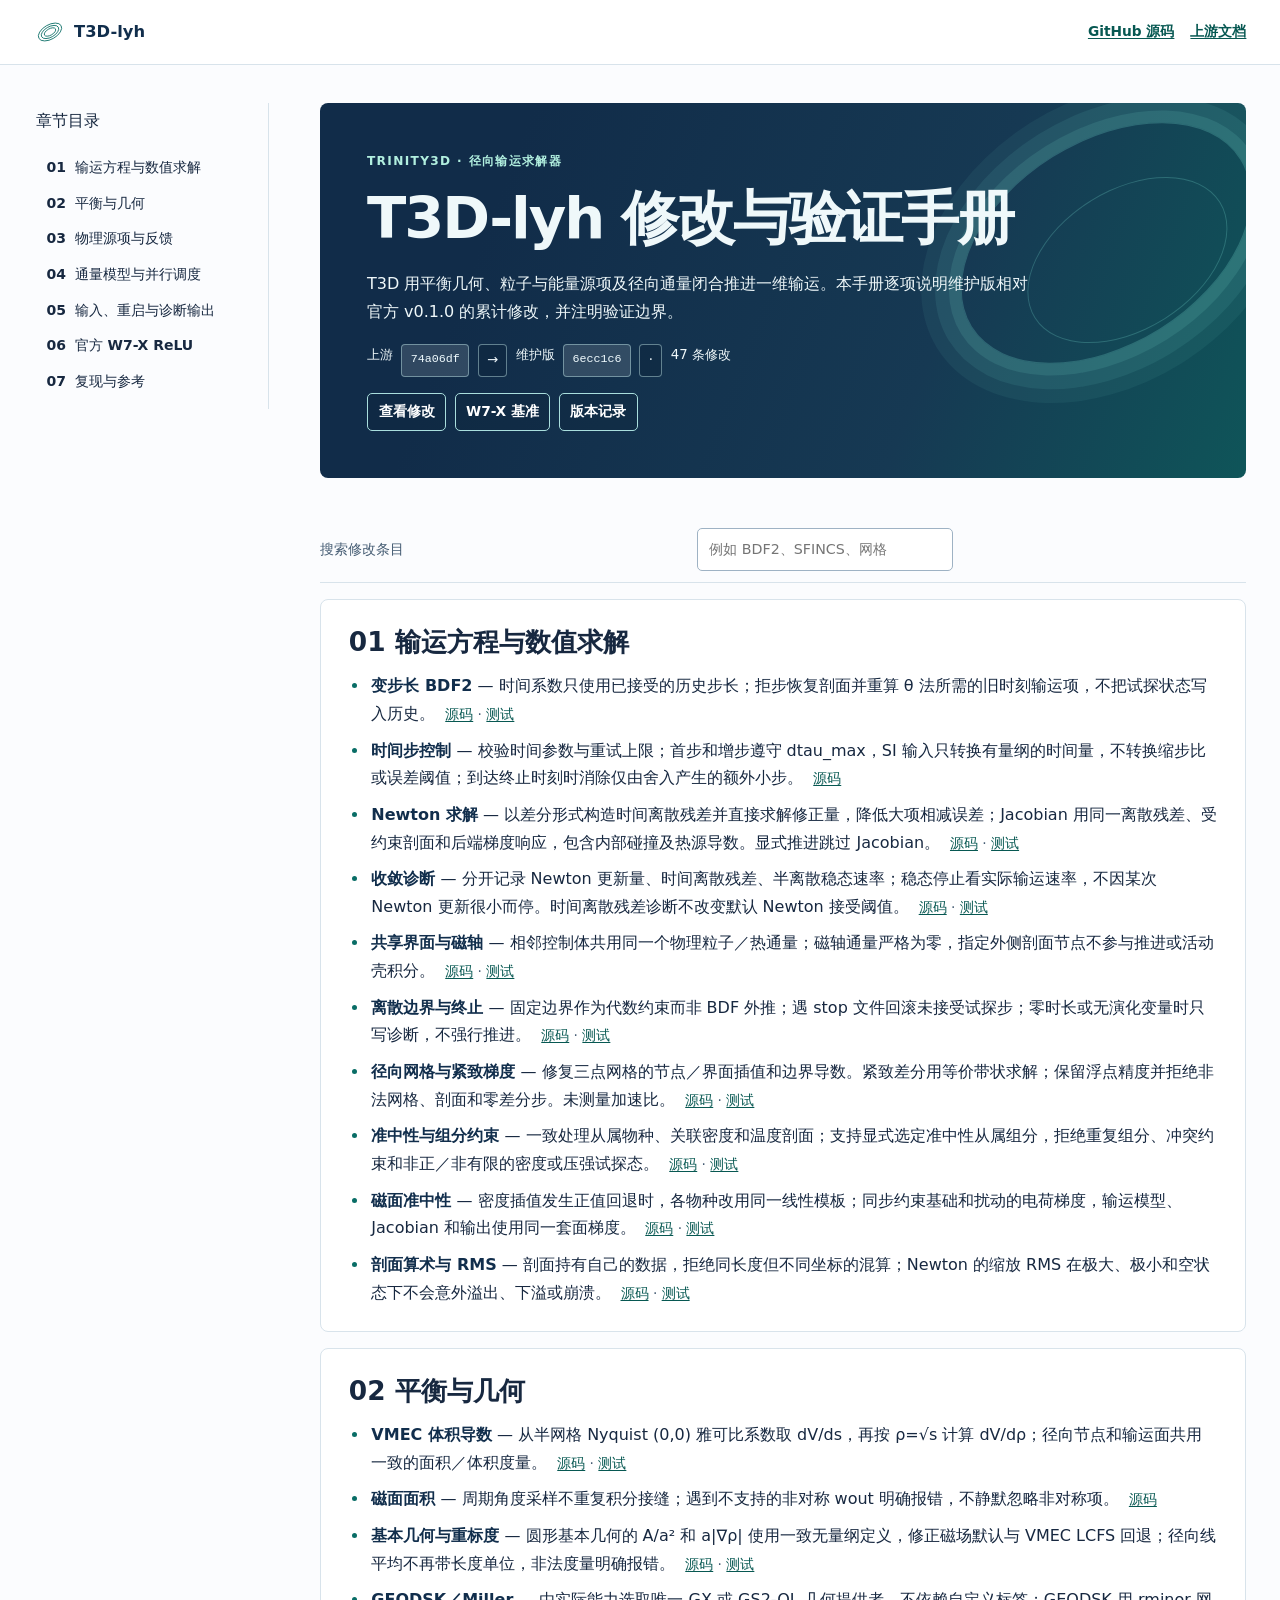
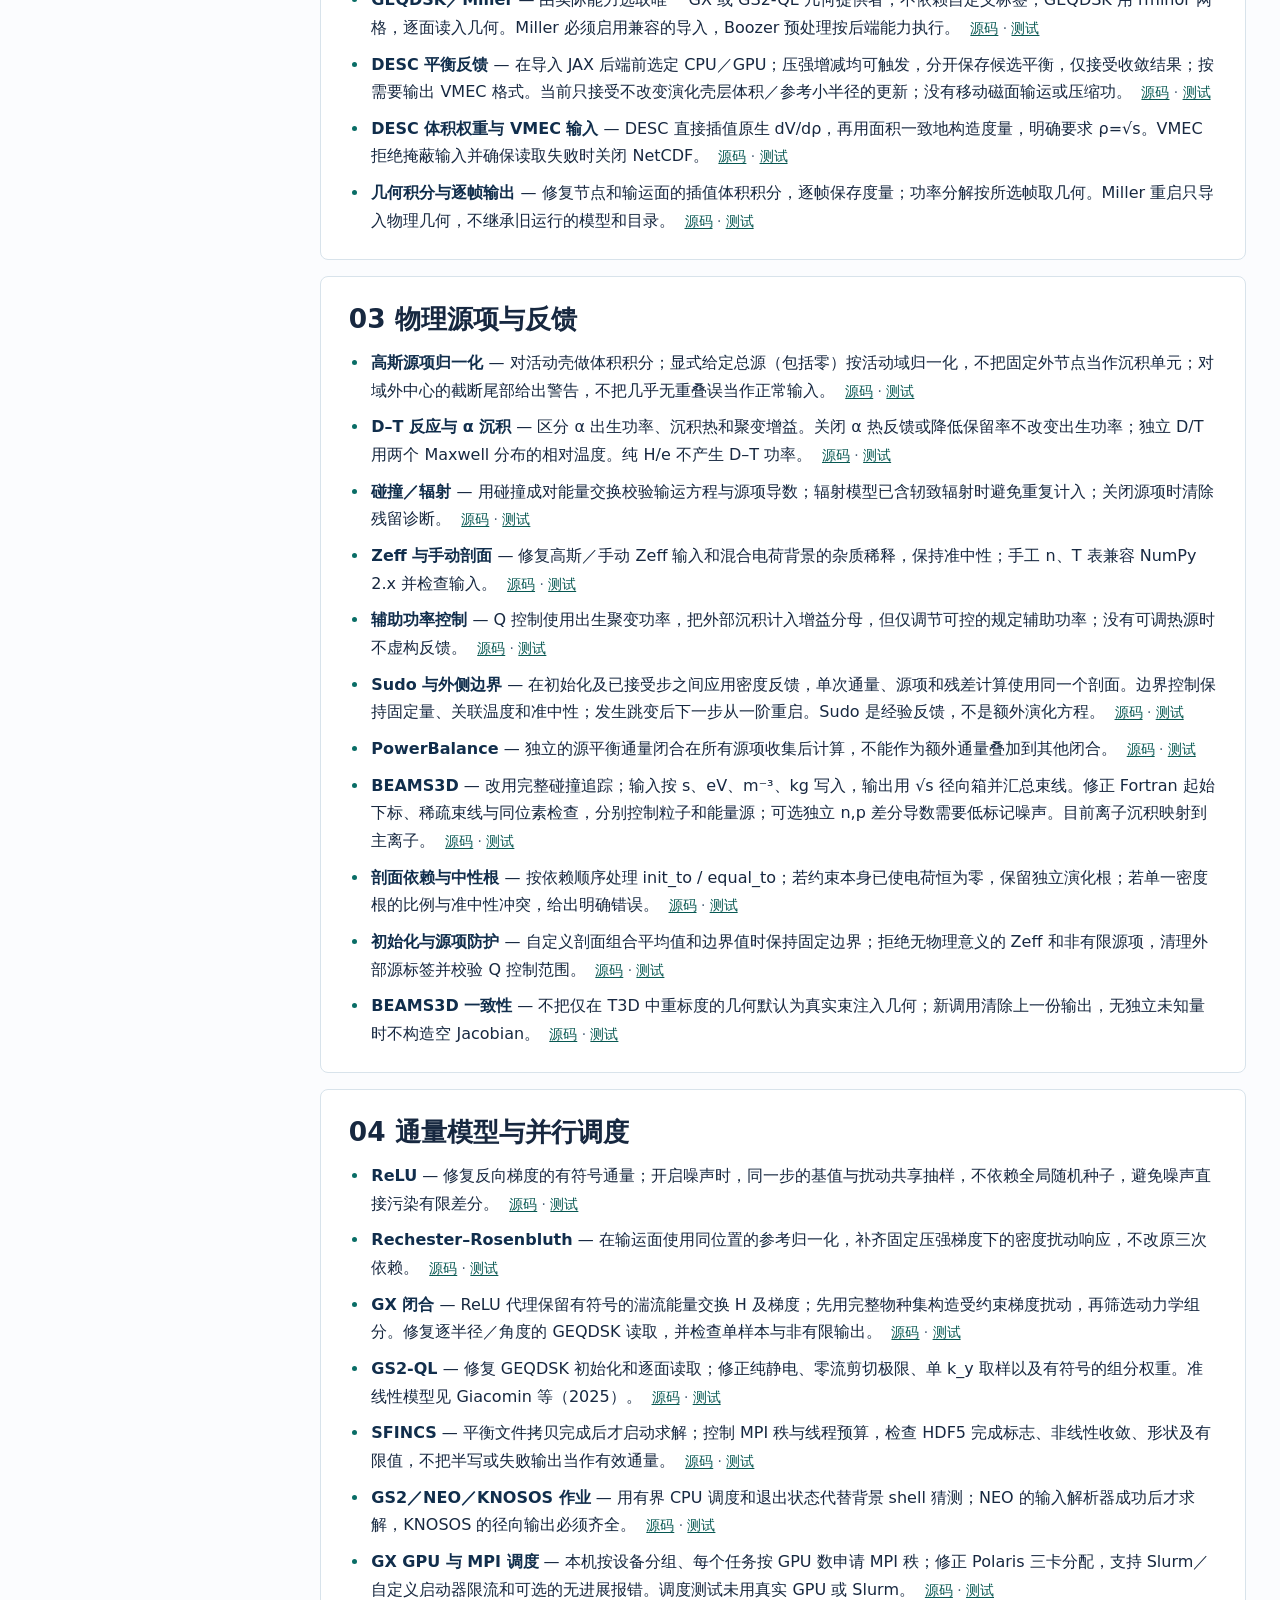
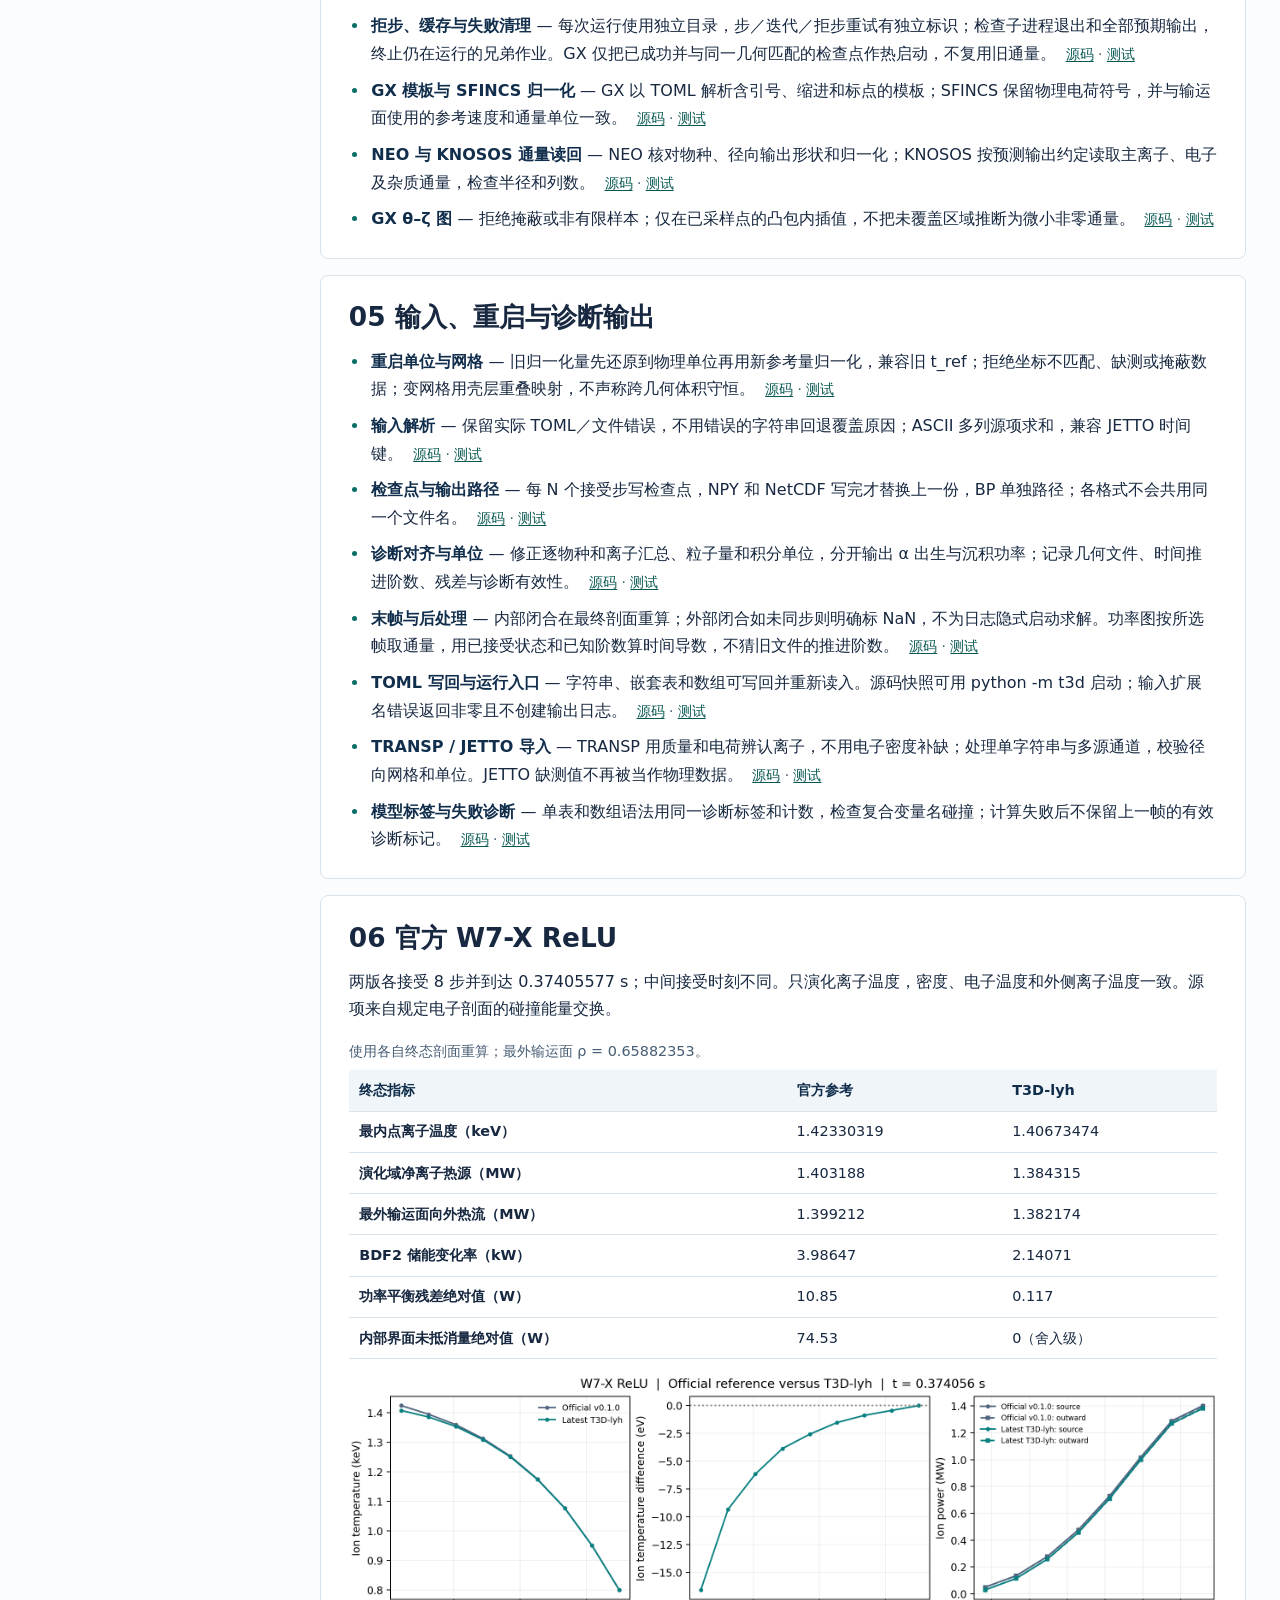
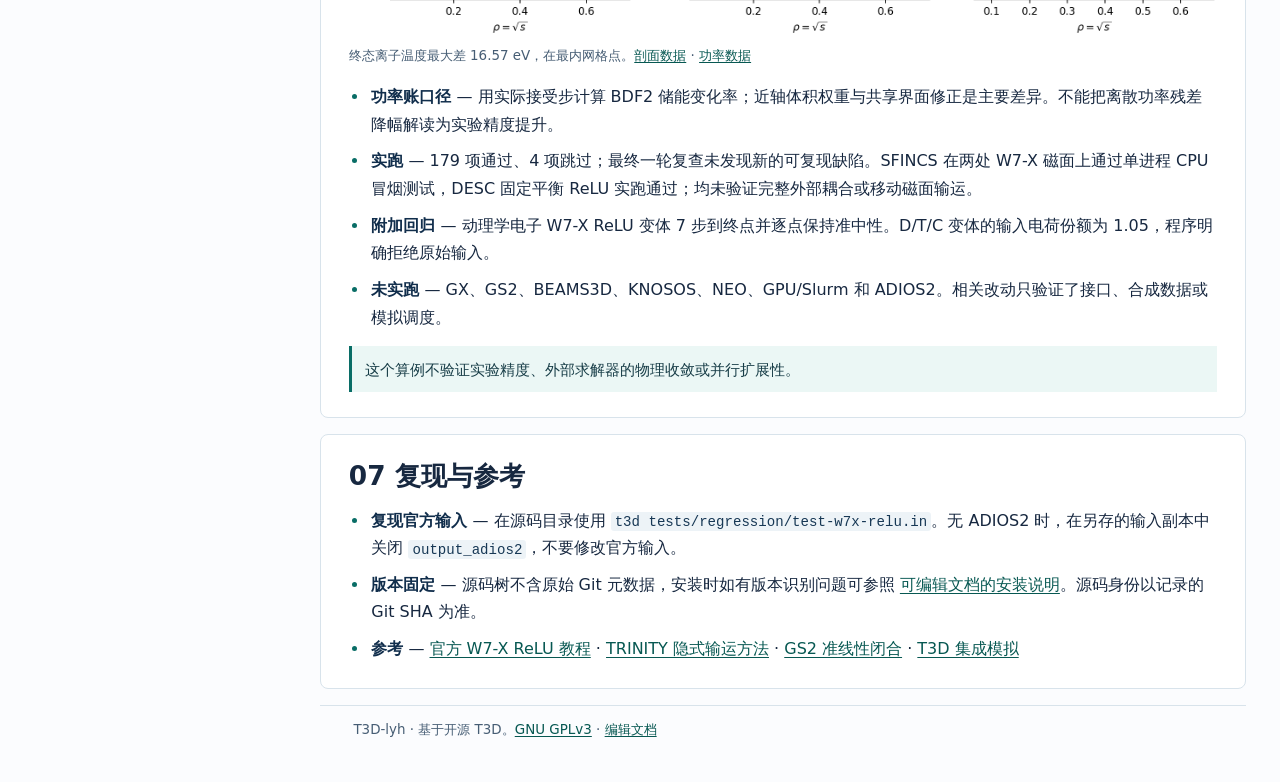
==== commit 384785e9: "Update T3D-lyh audited snapshot and validation" ====
--- a/Source-Code/index.html
+++ b/Source-Code/index.html
@@ -39,7 +39,7 @@
       <p class="kicker">TRINITY3D · 径向输运求解器</p>
       <h1>T3D-lyh 修改与验证手册</h1>
       <p>T3D 用平衡几何、粒子与能量源项及径向通量闭合推进一维输运。本手册逐项说明维护版相对官方 v0.1.0 的累计修改，并注明验证边界。</p>
-      <p class="facts">上游 <code>74a06df</code> <span aria-hidden="true">→</span> 维护版 <code>b8197ee</code> <span aria-hidden="true">·</span> 34 条修改</p>
+      <p class="facts">上游 <code>74a06df</code> <span aria-hidden="true">→</span> 维护版 <code>6ecc1c6</code> <span aria-hidden="true">·</span> 47 条修改</p>
       <div class="actions">
         <a href="#transport">查看修改</a>
         <a href="#w7x">W7-X 基准</a>
@@ -71,6 +71,8 @@
       <span class="ref"><a aria-label="径向网格与紧致梯度：源码" href="https://github.com/Yihui-L/T3D-websites/blob/main/Source-Code/T3D-lyh/t3d/Profiles.py">源码</a> · <a aria-label="径向网格与紧致梯度：测试" href="https://github.com/Yihui-L/T3D-websites/blob/main/Source-Code/T3D-lyh/tests/unit/test_numerics_round3.py">测试</a></span></li>
     <li><strong>准中性与组分约束</strong> — 一致处理从属物种、关联密度和温度剖面；支持显式选定准中性从属组分，拒绝重复组分、冲突约束和非正／非有限的密度或压强试探态。
       <span class="ref"><a aria-label="准中性与组分约束：源码" href="https://github.com/Yihui-L/T3D-websites/blob/main/Source-Code/T3D-lyh/t3d/Species.py">源码</a> · <a aria-label="准中性与组分约束：测试" href="https://github.com/Yihui-L/T3D-websites/blob/main/Source-Code/T3D-lyh/tests/unit/test_species.py">测试</a></span></li>
+    <li><strong>磁面准中性</strong> — 密度插值发生正值回退时，各物种改用同一线性模板；同步约束基础和扰动的电荷梯度，输运模型、Jacobian 和输出使用同一套面梯度。<span class="ref"> <a aria-label="磁面准中性：源码" href="https://github.com/Yihui-L/T3D-websites/blob/main/Source-Code/T3D-lyh/t3d/Species.py">源码</a> · <a aria-label="磁面准中性：测试" href="https://github.com/Yihui-L/T3D-websites/blob/main/Source-Code/T3D-lyh/tests/unit/test_numeric_constraints.py">测试</a></span></li>
+    <li><strong>剖面算术与 RMS</strong> — 剖面持有自己的数据，拒绝同长度但不同坐标的混算；Newton 的缩放 RMS 在极大、极小和空状态下不会意外溢出、下溢或崩溃。<span class="ref"> <a aria-label="剖面算术与 RMS：源码" href="https://github.com/Yihui-L/T3D-websites/blob/main/Source-Code/T3D-lyh/t3d/Profiles.py">源码</a> · <a aria-label="剖面算术与 RMS：测试" href="https://github.com/Yihui-L/T3D-websites/blob/main/Source-Code/T3D-lyh/tests/unit/test_numeric_constraints.py">测试</a></span></li>
   </ul>
 </section>
 <section id="geometry" class="topic" aria-labelledby="geometry-title">
@@ -86,6 +88,8 @@
       <span class="ref"><a aria-label="GEQDSK／Miller：源码" href="https://github.com/Yihui-L/T3D-websites/blob/main/Source-Code/T3D-lyh/t3d/Geometry.py">源码</a> · <a aria-label="GEQDSK／Miller：测试" href="https://github.com/Yihui-L/T3D-websites/blob/main/Source-Code/T3D-lyh/tests/unit/test_gs2_ql_geometry_and_metric.py">测试</a></span></li>
     <li><strong>DESC 平衡反馈</strong> — 在导入 JAX 后端前选定 CPU／GPU；压强增减均可触发，分开保存候选平衡，仅接受收敛结果；按需要输出 VMEC 格式。当前只接受不改变演化壳层体积／参考小半径的更新；没有移动磁面输运或压缩功。
       <span class="ref"><a aria-label="DESC 平衡反馈：源码" href="https://github.com/Yihui-L/T3D-websites/blob/main/Source-Code/T3D-lyh/t3d/geometry_models/DESC.py">源码</a> · <a aria-label="DESC 平衡反馈：测试" href="https://github.com/Yihui-L/T3D-websites/blob/main/Source-Code/T3D-lyh/tests/unit/test_geometry_balance_interfaces.py">测试</a></span></li>
+    <li><strong>DESC 体积权重与 VMEC 输入</strong> — DESC 直接插值原生 dV/dρ，再用面积一致地构造度量，明确要求 ρ=√s。VMEC 拒绝掩蔽输入并确保读取失败时关闭 NetCDF。<span class="ref"> <a aria-label="DESC 体积权重与 VMEC 输入：源码" href="https://github.com/Yihui-L/T3D-websites/blob/main/Source-Code/T3D-lyh/t3d/Geometry.py">源码</a> · <a aria-label="DESC 体积权重与 VMEC 输入：测试" href="https://github.com/Yihui-L/T3D-websites/blob/main/Source-Code/T3D-lyh/tests/unit/test_iterative_io.py">测试</a></span></li>
+    <li><strong>几何积分与逐帧输出</strong> — 修复节点和输运面的插值体积积分，逐帧保存度量；功率分解按所选帧取几何。Miller 重启只导入物理几何，不继承旧运行的模型和目录。<span class="ref"> <a aria-label="几何积分与逐帧输出：源码" href="https://github.com/Yihui-L/T3D-websites/blob/main/Source-Code/T3D-lyh/t3d/Geometry.py">源码</a> · <a aria-label="几何积分与逐帧输出：测试" href="https://github.com/Yihui-L/T3D-websites/blob/main/Source-Code/T3D-lyh/tests/unit/test_iterative_io.py">测试</a></span></li>
   </ul>
 </section>
 <section id="physics" class="topic" aria-labelledby="physics-title">
@@ -107,6 +111,9 @@
       <span class="ref"><a aria-label="PowerBalance：源码" href="https://github.com/Yihui-L/T3D-websites/blob/main/Source-Code/T3D-lyh/t3d/flux_models/PowerBalance.py">源码</a> · <a aria-label="PowerBalance：测试" href="https://github.com/Yihui-L/T3D-websites/blob/main/Source-Code/T3D-lyh/tests/unit/test_geometry_balance_interfaces.py">测试</a></span></li>
     <li><strong>BEAMS3D</strong> — 改用完整碰撞追踪；输入按 s、eV、m⁻³、kg 写入，输出用 √s 径向箱并汇总束线。修正 Fortran 起始下标、稀疏束线与同位素检查，分别控制粒子和能量源；可选独立 n,p 差分导数需要低标记噪声。目前离子沉积映射到主离子。
       <span class="ref"><a aria-label="BEAMS3D：源码" href="https://github.com/Yihui-L/T3D-websites/blob/main/Source-Code/T3D-lyh/t3d/source_models/BEAMS3D.py">源码</a> · <a aria-label="BEAMS3D：测试" href="https://github.com/Yihui-L/T3D-websites/blob/main/Source-Code/T3D-lyh/tests/unit/test_beams3d_model.py">测试</a></span></li>
+    <li><strong>剖面依赖与中性根</strong> — 按依赖顺序处理 init_to / equal_to；若约束本身已使电荷恒为零，保留独立演化根；若单一密度根的比例与准中性冲突，给出明确错误。<span class="ref"> <a aria-label="剖面依赖与中性根：源码" href="https://github.com/Yihui-L/T3D-websites/blob/main/Source-Code/T3D-lyh/t3d/Species.py">源码</a> · <a aria-label="剖面依赖与中性根：测试" href="https://github.com/Yihui-L/T3D-websites/blob/main/Source-Code/T3D-lyh/tests/unit/test_physics_round4.py">测试</a></span></li>
+    <li><strong>初始化与源项防护</strong> — 自定义剖面组合平均值和边界值时保持固定边界；拒绝无物理意义的 Zeff 和非有限源项，清理外部源标签并校验 Q 控制范围。<span class="ref"> <a aria-label="初始化与源项防护：源码" href="https://github.com/Yihui-L/T3D-websites/blob/main/Source-Code/T3D-lyh/t3d/Physics.py">源码</a> · <a aria-label="初始化与源项防护：测试" href="https://github.com/Yihui-L/T3D-websites/blob/main/Source-Code/T3D-lyh/tests/unit/test_physics_round4.py">测试</a></span></li>
+    <li><strong>BEAMS3D 一致性</strong> — 不把仅在 T3D 中重标度的几何默认为真实束注入几何；新调用清除上一份输出，无独立未知量时不构造空 Jacobian。<span class="ref"> <a aria-label="BEAMS3D 一致性：源码" href="https://github.com/Yihui-L/T3D-websites/blob/main/Source-Code/T3D-lyh/t3d/source_models/BEAMS3D.py">源码</a> · <a aria-label="BEAMS3D 一致性：测试" href="https://github.com/Yihui-L/T3D-websites/blob/main/Source-Code/T3D-lyh/tests/unit/test_beams3d_model.py">测试</a></span></li>
   </ul>
 </section>
 <section id="closures" class="topic" aria-labelledby="closures-title">
@@ -128,6 +135,9 @@
       <span class="ref"><a aria-label="GX GPU 与 MPI 调度：源码" href="https://github.com/Yihui-L/T3D-websites/blob/main/Source-Code/T3D-lyh/t3d/flux_models/GX.py">源码</a> · <a aria-label="GX GPU 与 MPI 调度：测试" href="https://github.com/Yihui-L/T3D-websites/blob/main/Source-Code/T3D-lyh/tests/unit/test_external_transport_jobs.py">测试</a></span></li>
     <li><strong>拒步、缓存与失败清理</strong> — 每次运行使用独立目录，步／迭代／拒步重试有独立标识；检查子进程退出和全部预期输出，终止仍在运行的兄弟作业。GX 仅把已成功并与同一几何匹配的检查点作热启动，不复用旧通量。
       <span class="ref"><a aria-label="拒步、缓存与失败清理：源码" href="https://github.com/Yihui-L/T3D-websites/blob/main/Source-Code/T3D-lyh/t3d/trinity_lib.py">源码</a> · <a aria-label="拒步、缓存与失败清理：测试" href="https://github.com/Yihui-L/T3D-websites/blob/main/Source-Code/T3D-lyh/tests/unit/test_external_transport_jobs.py">测试</a></span></li>
+    <li><strong>GX 模板与 SFINCS 归一化</strong> — GX 以 TOML 解析含引号、缩进和标点的模板；SFINCS 保留物理电荷符号，并与输运面使用的参考速度和通量单位一致。<span class="ref"> <a aria-label="GX 模板与 SFINCS 归一化：源码" href="https://github.com/Yihui-L/T3D-websites/blob/main/Source-Code/T3D-lyh/t3d/flux_models/SFINCS.py">源码</a> · <a aria-label="GX 模板与 SFINCS 归一化：测试" href="https://github.com/Yihui-L/T3D-websites/blob/main/Source-Code/T3D-lyh/tests/unit/test_external_flux_formats.py">测试</a></span></li>
+    <li><strong>NEO 与 KNOSOS 通量读回</strong> — NEO 核对物种、径向输出形状和归一化；KNOSOS 按预测输出约定读取主离子、电子及杂质通量，检查半径和列数。<span class="ref"> <a aria-label="NEO 与 KNOSOS 通量读回：源码" href="https://github.com/Yihui-L/T3D-websites/blob/main/Source-Code/T3D-lyh/t3d/flux_models/KNOSOS.py">源码</a> · <a aria-label="NEO 与 KNOSOS 通量读回：测试" href="https://github.com/Yihui-L/T3D-websites/blob/main/Source-Code/T3D-lyh/tests/unit/test_external_flux_formats.py">测试</a></span></li>
+    <li><strong>GX θ–ζ 图</strong> — 拒绝掩蔽或非有限样本；仅在已采样点的凸包内插值，不把未覆盖区域推断为微小非零通量。 <span class="ref"><a href="https://github.com/Yihui-L/T3D-websites/blob/main/Source-Code/T3D-lyh/t3d/flux_models/GX.py">源码</a> · <a href="https://github.com/Yihui-L/T3D-websites/blob/main/Source-Code/T3D-lyh/tests/unit/test_external_flux_formats.py">测试</a></span></li>
   </ul>
 </section>
 <section id="io" class="topic" aria-labelledby="io-title">
@@ -143,6 +153,9 @@
       <span class="ref"><a aria-label="诊断对齐与单位：源码" href="https://github.com/Yihui-L/T3D-websites/blob/main/Source-Code/T3D-lyh/t3d/TrinityIO.py">源码</a> · <a aria-label="诊断对齐与单位：测试" href="https://github.com/Yihui-L/T3D-websites/blob/main/Source-Code/T3D-lyh/tests/unit/test_source_physics_io.py">测试</a></span></li>
     <li><strong>末帧与后处理</strong> — 内部闭合在最终剖面重算；外部闭合如未同步则明确标 NaN，不为日志隐式启动求解。功率图按所选帧取通量，用已接受状态和已知阶数算时间导数，不猜旧文件的推进阶数。
       <span class="ref"><a aria-label="末帧与后处理：源码" href="https://github.com/Yihui-L/T3D-websites/blob/main/Source-Code/T3D-lyh/t3d/tools/source_sink_plot.py">源码</a> · <a aria-label="末帧与后处理：测试" href="https://github.com/Yihui-L/T3D-websites/blob/main/Source-Code/T3D-lyh/tests/unit/test_driver_transactions.py">测试</a></span></li>
+    <li><strong>TOML 写回与运行入口</strong> — 字符串、嵌套表和数组可写回并重新读入。源码快照可用 python -m t3d 启动；输入扩展名错误返回非零且不创建输出日志。<span class="ref"> <a aria-label="TOML 写回与运行入口：源码" href="https://github.com/Yihui-L/T3D-websites/blob/main/Source-Code/T3D-lyh/t3d/TrinityIO.py">源码</a> · <a aria-label="TOML 写回与运行入口：测试" href="https://github.com/Yihui-L/T3D-websites/blob/main/Source-Code/T3D-lyh/tests/unit/test_iterative_io.py">测试</a></span></li>
+    <li><strong>TRANSP / JETTO 导入</strong> — TRANSP 用质量和电荷辨认离子，不用电子密度补缺；处理单字符串与多源通道，校验径向网格和单位。JETTO 缺测值不再被当作物理数据。<span class="ref"> <a aria-label="TRANSP / JETTO 导入：源码" href="https://github.com/Yihui-L/T3D-websites/blob/main/Source-Code/T3D-lyh/t3d/Import.py">源码</a> · <a aria-label="TRANSP / JETTO 导入：测试" href="https://github.com/Yihui-L/T3D-websites/blob/main/Source-Code/T3D-lyh/tests/unit/test_iterative_io.py">测试</a></span></li>
+    <li><strong>模型标签与失败诊断</strong> — 单表和数组语法用同一诊断标签和计数，检查复合变量名碰撞；计算失败后不保留上一帧的有效诊断标记。<span class="ref"> <a aria-label="模型标签与失败诊断：源码" href="https://github.com/Yihui-L/T3D-websites/blob/main/Source-Code/T3D-lyh/t3d/FluxModels.py">源码</a> · <a aria-label="模型标签与失败诊断：测试" href="https://github.com/Yihui-L/T3D-websites/blob/main/Source-Code/T3D-lyh/tests/unit/test_iterative_io.py">测试</a></span></li>
   </ul>
 </section>
 <section id="w7x" class="topic" aria-labelledby="w7x-title">
@@ -161,7 +174,8 @@
   </figure>
   <ul class="changes">
     <li><strong>功率账口径</strong> — 用实际接受步计算 BDF2 储能变化率；近轴体积权重与共享界面修正是主要差异。不能把离散功率残差降幅解读为实验精度提升。</li>
-    <li><strong>实跑</strong> — 134 项通过、4 项跳过；SFINCS 通过 W7-X 单磁面、单 MPI 秩的实际 CPU 测试，另有较早的四磁面粗分辨率通量及梯度测试；DESC 仅实跑 CPU 小型平衡压力修改和重求解。</li>
+    <li><strong>实跑</strong> — 179 项通过、4 项跳过；最终一轮复查未发现新的可复现缺陷。SFINCS 在两处 W7-X 磁面上通过单进程 CPU 冒烟测试，DESC 固定平衡 ReLU 实跑通过；均未验证完整外部耦合或移动磁面输运。</li>
+    <li><strong>附加回归</strong> — 动理学电子 W7-X ReLU 变体 7 步到终点并逐点保持准中性。D/T/C 变体的输入电荷份额为 1.05，程序明确拒绝原始输入。</li>
     <li><strong>未实跑</strong> — GX、GS2、BEAMS3D、KNOSOS、NEO、GPU/Slurm 和 ADIOS2。相关改动只验证了接口、合成数据或模拟调度。</li>
   </ul>
   <p class="notice">这个算例不验证实验精度、外部求解器的物理收敛或并行扩展性。</p>
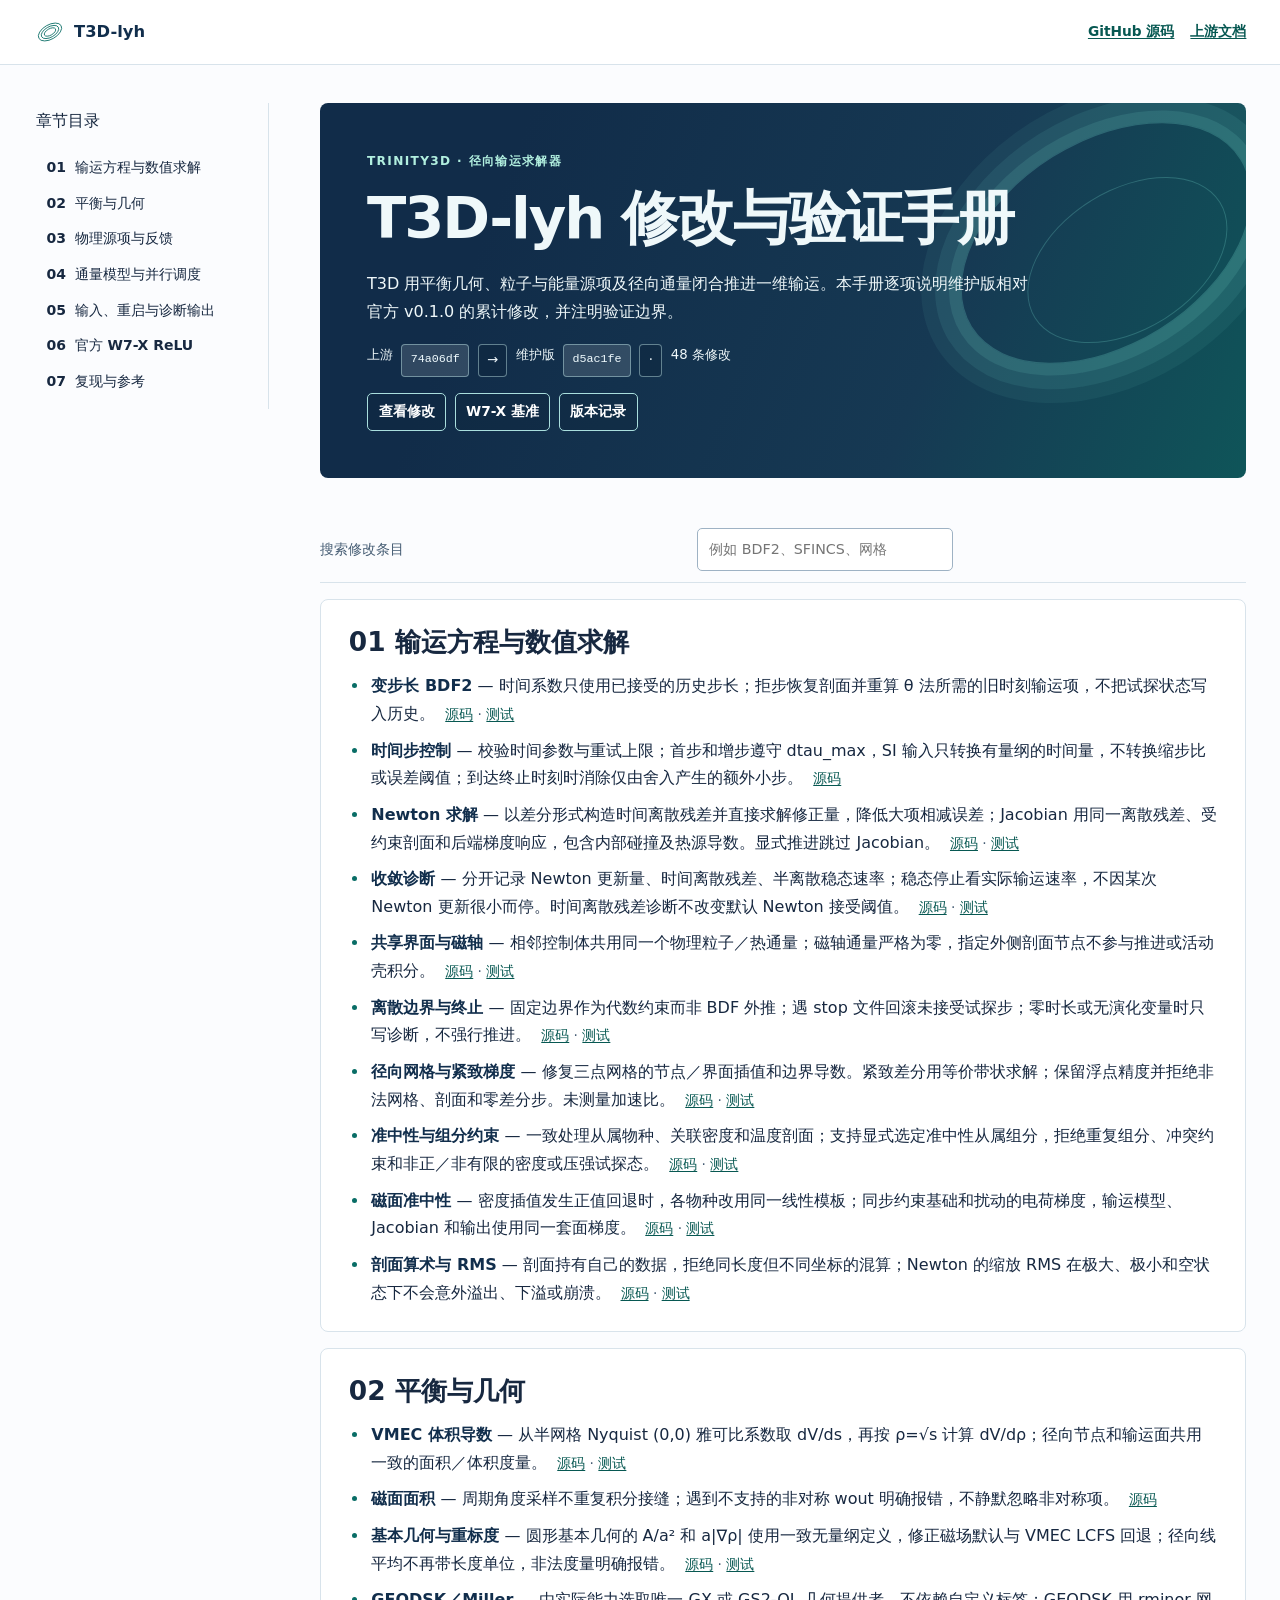
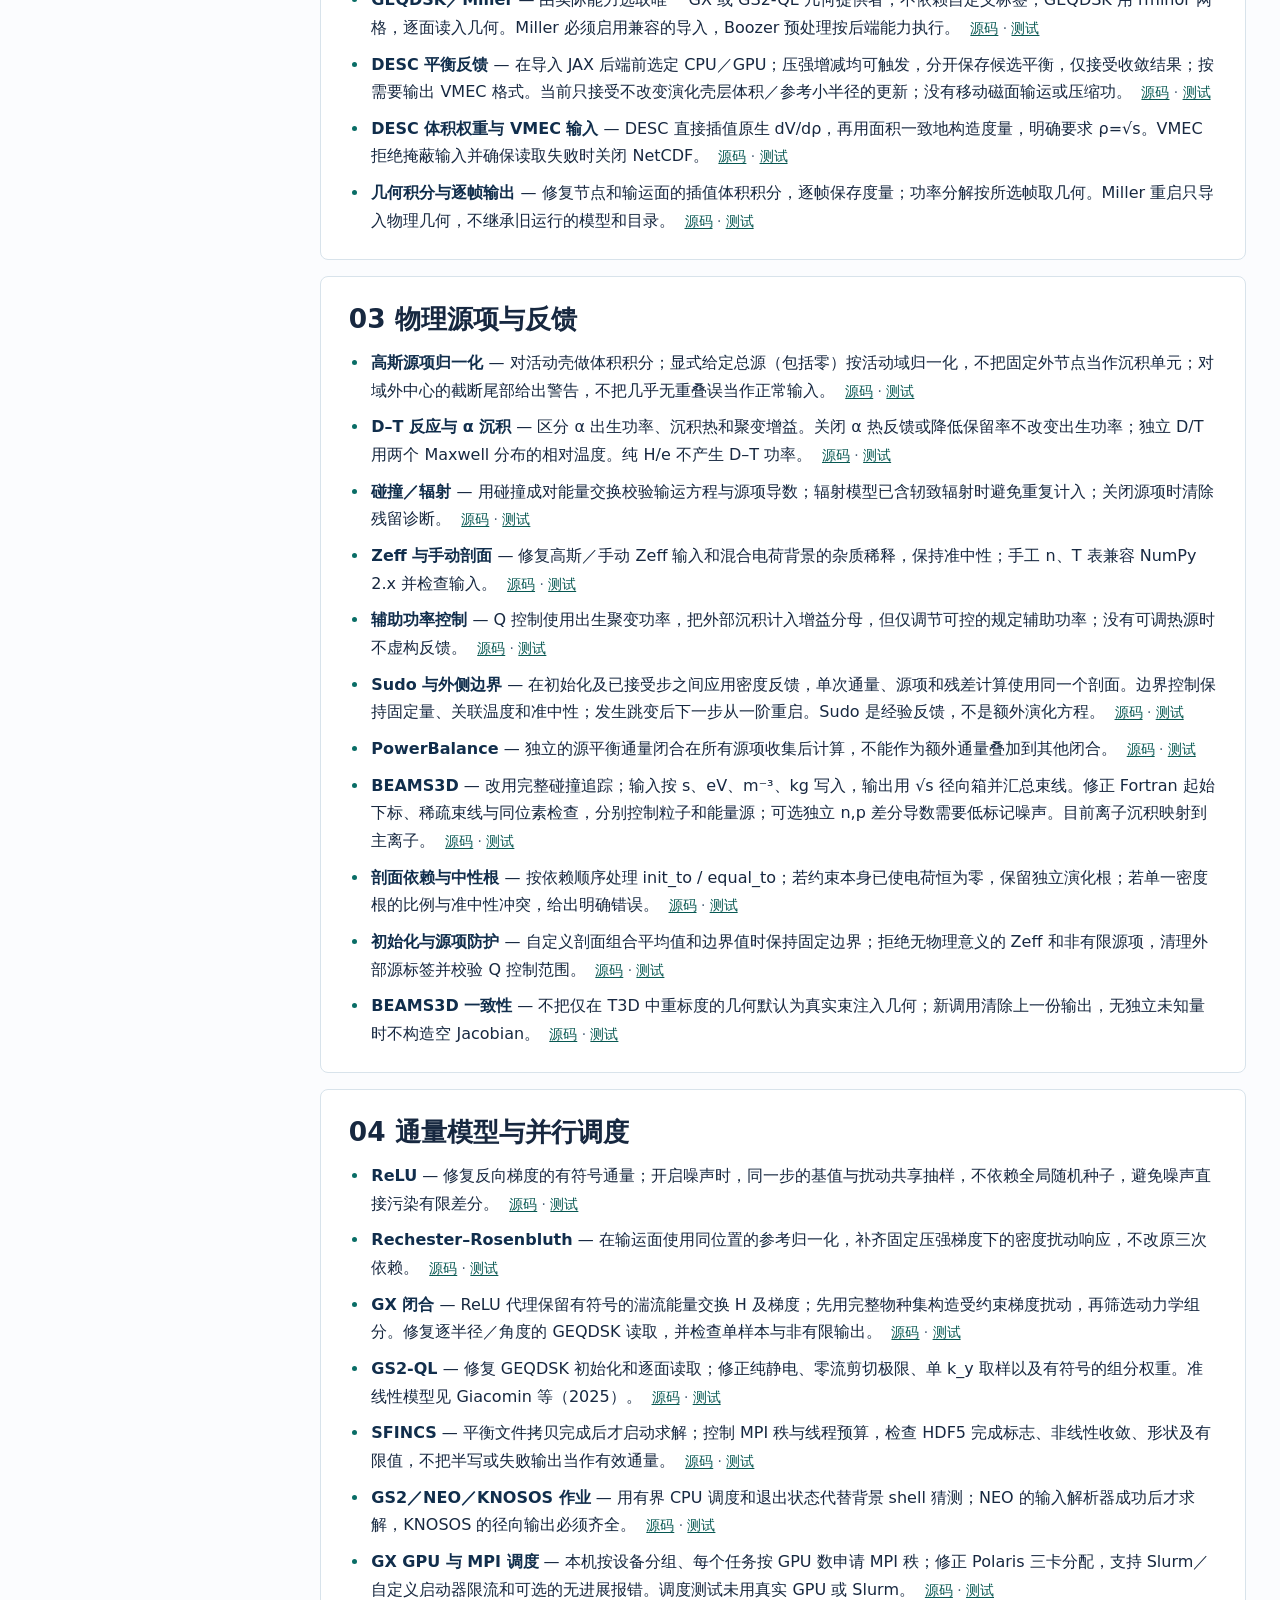
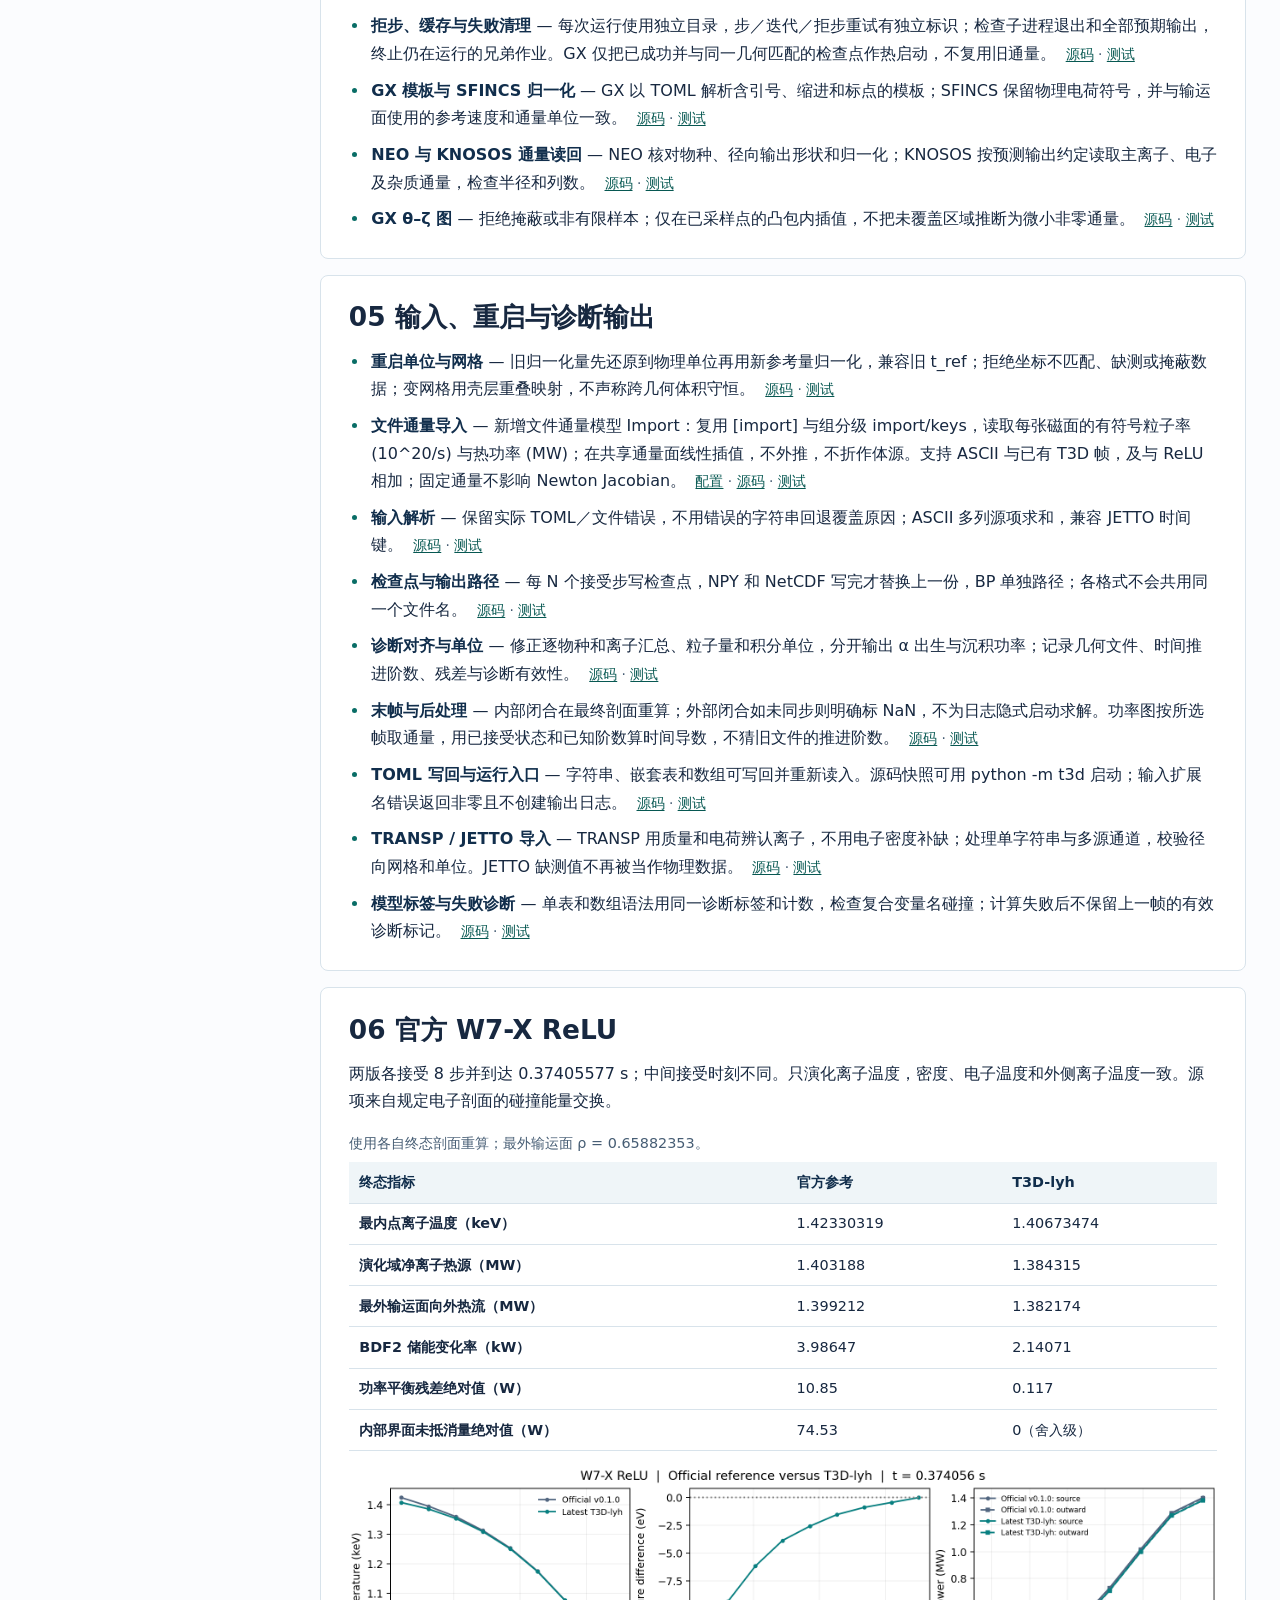
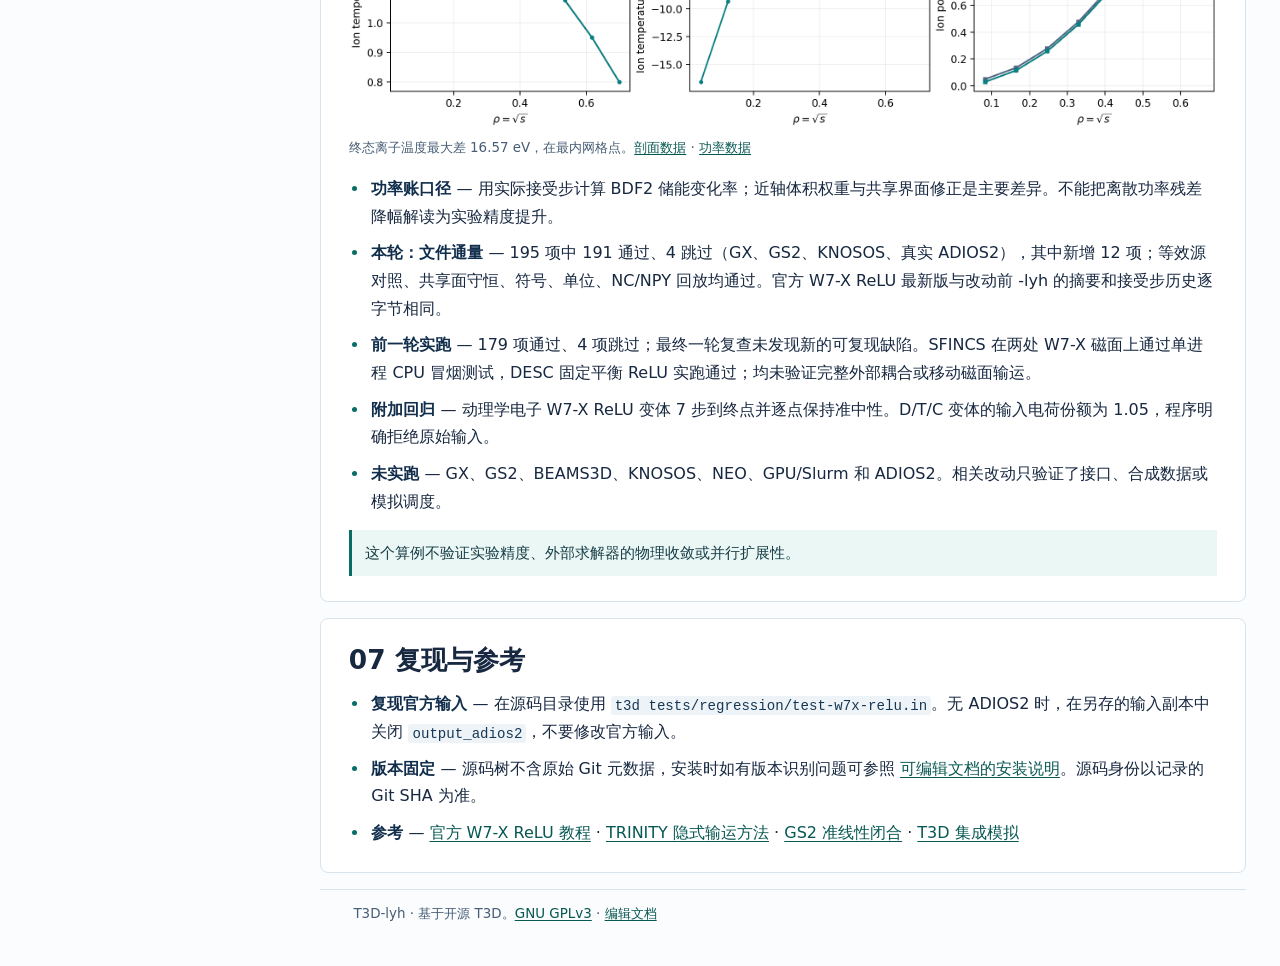
==== commit aa465f80: "Add prescribed radial flux file input" ====
--- a/Source-Code/index.html
+++ b/Source-Code/index.html
@@ -39,7 +39,7 @@
       <p class="kicker">TRINITY3D · 径向输运求解器</p>
       <h1>T3D-lyh 修改与验证手册</h1>
       <p>T3D 用平衡几何、粒子与能量源项及径向通量闭合推进一维输运。本手册逐项说明维护版相对官方 v0.1.0 的累计修改，并注明验证边界。</p>
-      <p class="facts">上游 <code>74a06df</code> <span aria-hidden="true">→</span> 维护版 <code>6ecc1c6</code> <span aria-hidden="true">·</span> 47 条修改</p>
+      <p class="facts">上游 <code>74a06df</code> <span aria-hidden="true">→</span> 维护版 <code>d5ac1fe</code> <span aria-hidden="true">·</span> 48 条修改</p>
       <div class="actions">
         <a href="#transport">查看修改</a>
         <a href="#w7x">W7-X 基准</a>
@@ -145,6 +145,7 @@
   <ul class="changes">
     <li><strong>重启单位与网格</strong> — 旧归一化量先还原到物理单位再用新参考量归一化，兼容旧 t_ref；拒绝坐标不匹配、缺测或掩蔽数据；变网格用壳层重叠映射，不声称跨几何体积守恒。
       <span class="ref"><a aria-label="重启单位与网格：源码" href="https://github.com/Yihui-L/T3D-websites/blob/main/Source-Code/T3D-lyh/t3d/Import.py">源码</a> · <a aria-label="重启单位与网格：测试" href="https://github.com/Yihui-L/T3D-websites/blob/main/Source-Code/T3D-lyh/tests/unit/test_source_physics_io.py">测试</a></span></li>
+    <li><strong>文件通量导入</strong> — 新增文件通量模型 Import：复用 [import] 与组分级 import/keys，读取每张磁面的有符号粒子率 (10^20/s) 与热功率 (MW)；在共享通量面线性插值，不外推，不折作体源。支持 ASCII 与已有 T3D 帧，及与 ReLU 相加；固定通量不影响 Newton Jacobian。<span class="ref"> <a href="https://github.com/Yihui-L/T3D-websites/blob/main/Source-Code/T3D-lyh/docs/FluxModels.rst">配置</a> · <a href="https://github.com/Yihui-L/T3D-websites/blob/main/Source-Code/T3D-lyh/t3d/flux_models/Import.py">源码</a> · <a href="https://github.com/Yihui-L/T3D-websites/blob/main/Source-Code/T3D-lyh/tests/unit/test_imported_flux.py">测试</a></span></li>
     <li><strong>输入解析</strong> — 保留实际 TOML／文件错误，不用错误的字符串回退覆盖原因；ASCII 多列源项求和，兼容 JETTO 时间键。
       <span class="ref"><a aria-label="输入解析：源码" href="https://github.com/Yihui-L/T3D-websites/blob/main/Source-Code/T3D-lyh/t3d/Import.py">源码</a> · <a aria-label="输入解析：测试" href="https://github.com/Yihui-L/T3D-websites/blob/main/Source-Code/T3D-lyh/tests/unit/test_import.py">测试</a></span></li>
     <li><strong>检查点与输出路径</strong> — 每 N 个接受步写检查点，NPY 和 NetCDF 写完才替换上一份，BP 单独路径；各格式不会共用同一个文件名。
@@ -174,7 +175,8 @@
   </figure>
   <ul class="changes">
     <li><strong>功率账口径</strong> — 用实际接受步计算 BDF2 储能变化率；近轴体积权重与共享界面修正是主要差异。不能把离散功率残差降幅解读为实验精度提升。</li>
-    <li><strong>实跑</strong> — 179 项通过、4 项跳过；最终一轮复查未发现新的可复现缺陷。SFINCS 在两处 W7-X 磁面上通过单进程 CPU 冒烟测试，DESC 固定平衡 ReLU 实跑通过；均未验证完整外部耦合或移动磁面输运。</li>
+    <li><strong>本轮：文件通量</strong> — 195 项中 191 通过、4 跳过（GX、GS2、KNOSOS、真实 ADIOS2），其中新增 12 项；等效源对照、共享面守恒、符号、单位、NC/NPY 回放均通过。官方 W7-X ReLU 最新版与改动前 -lyh 的摘要和接受步历史逐字节相同。</li>
+    <li><strong>前一轮实跑</strong> — 179 项通过、4 项跳过；最终一轮复查未发现新的可复现缺陷。SFINCS 在两处 W7-X 磁面上通过单进程 CPU 冒烟测试，DESC 固定平衡 ReLU 实跑通过；均未验证完整外部耦合或移动磁面输运。</li>
     <li><strong>附加回归</strong> — 动理学电子 W7-X ReLU 变体 7 步到终点并逐点保持准中性。D/T/C 变体的输入电荷份额为 1.05，程序明确拒绝原始输入。</li>
     <li><strong>未实跑</strong> — GX、GS2、BEAMS3D、KNOSOS、NEO、GPU/Slurm 和 ADIOS2。相关改动只验证了接口、合成数据或模拟调度。</li>
   </ul>
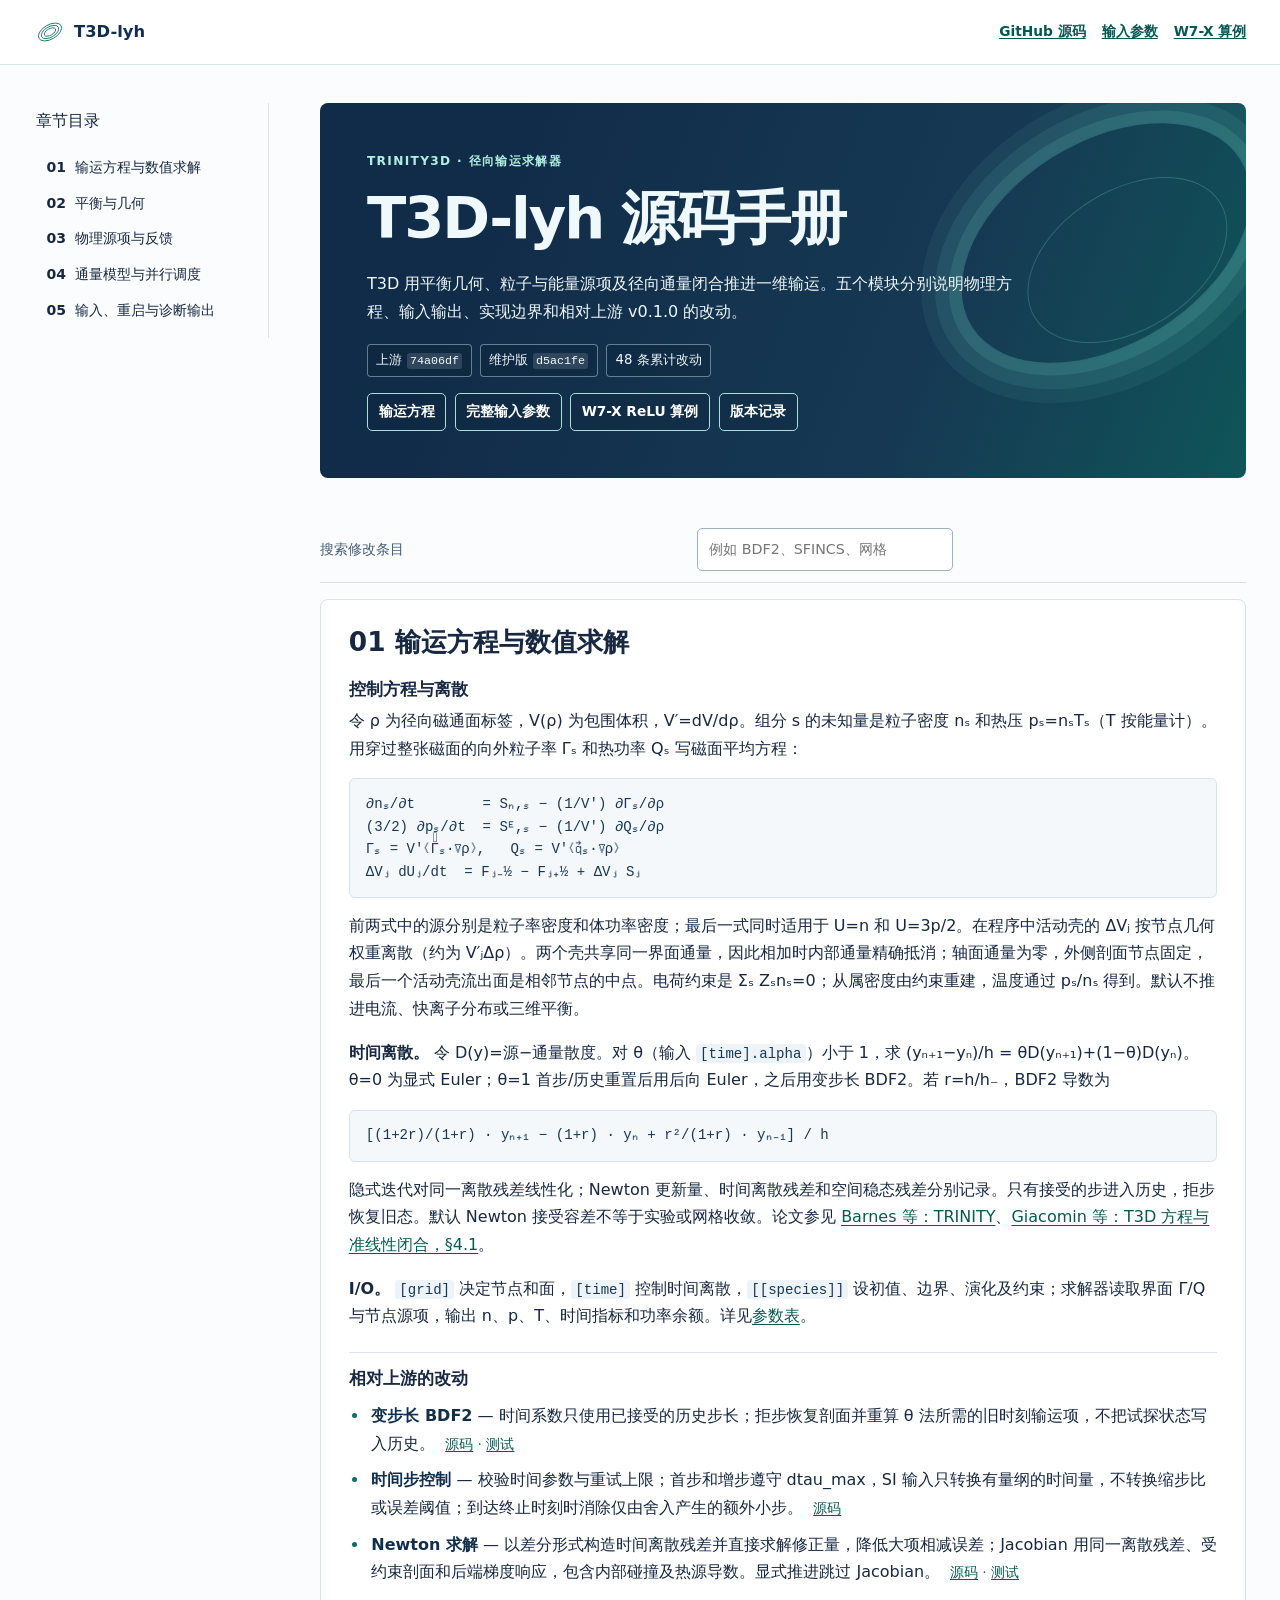
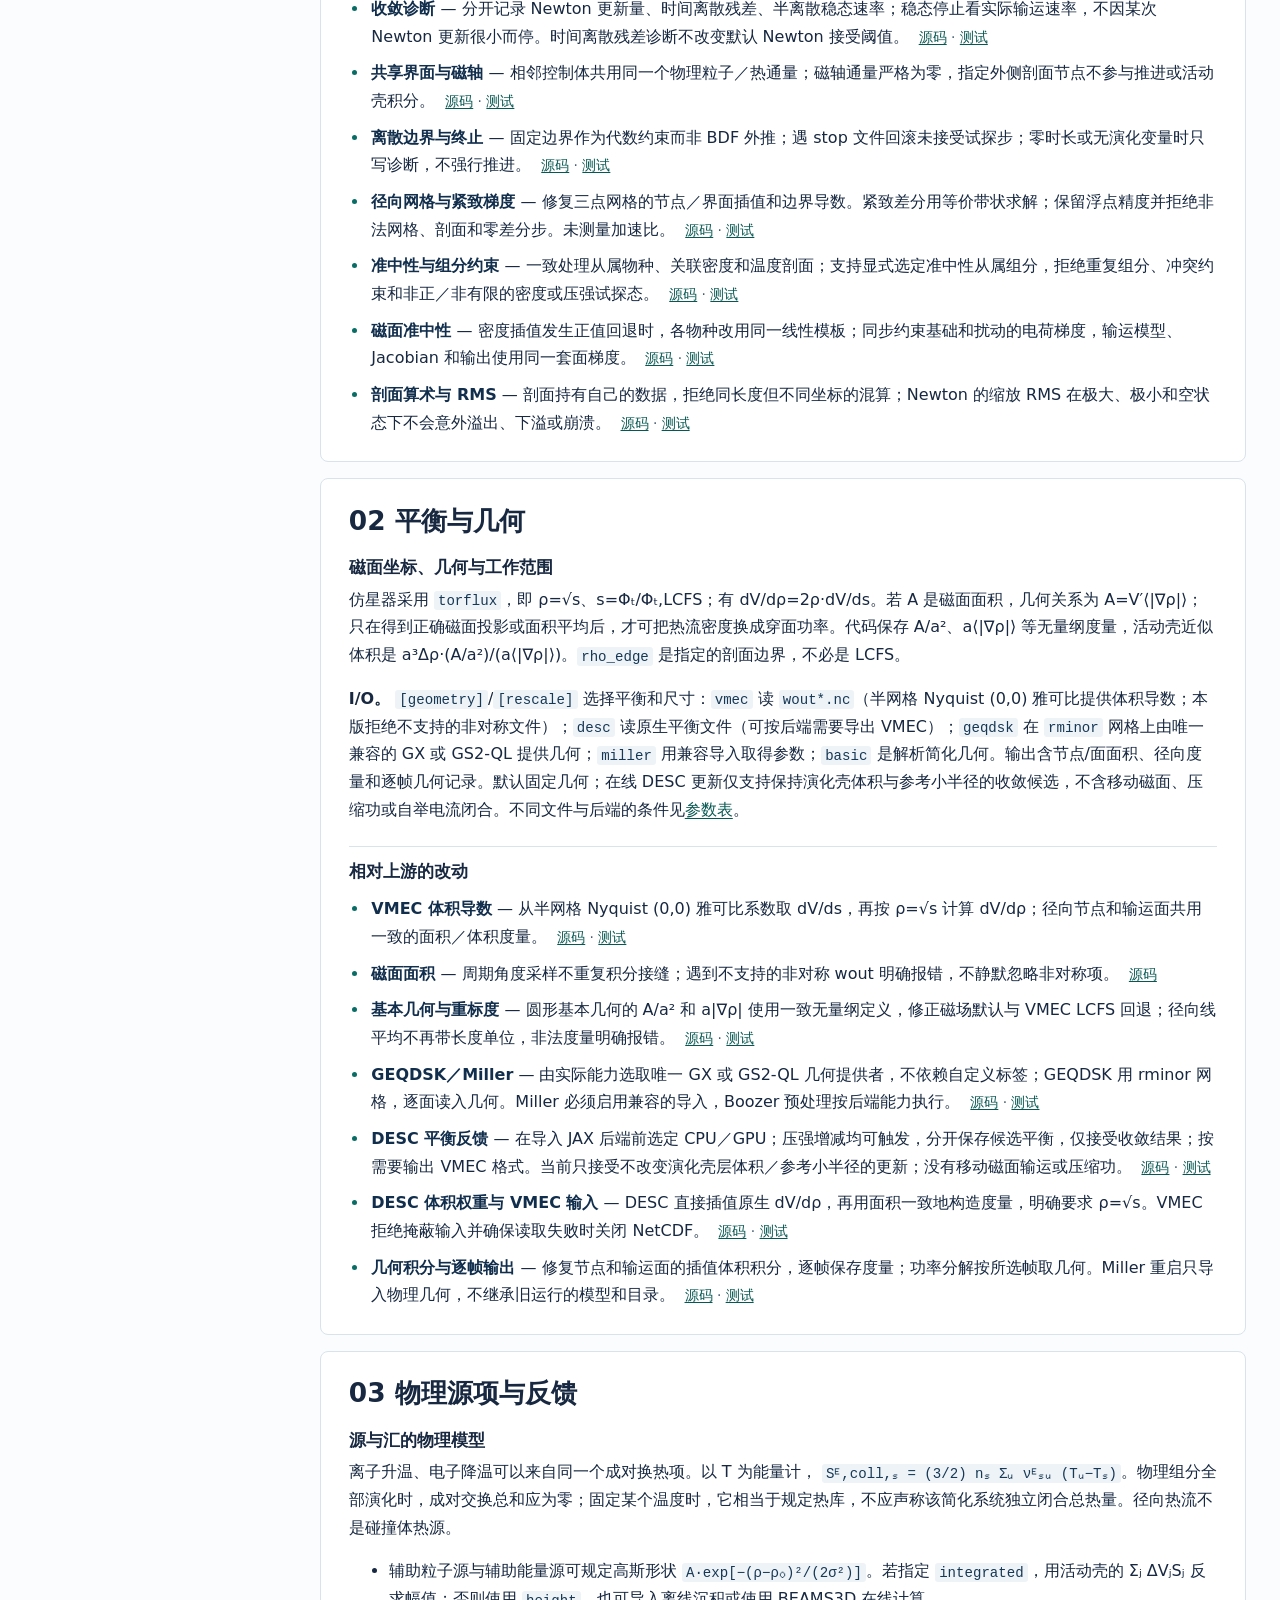
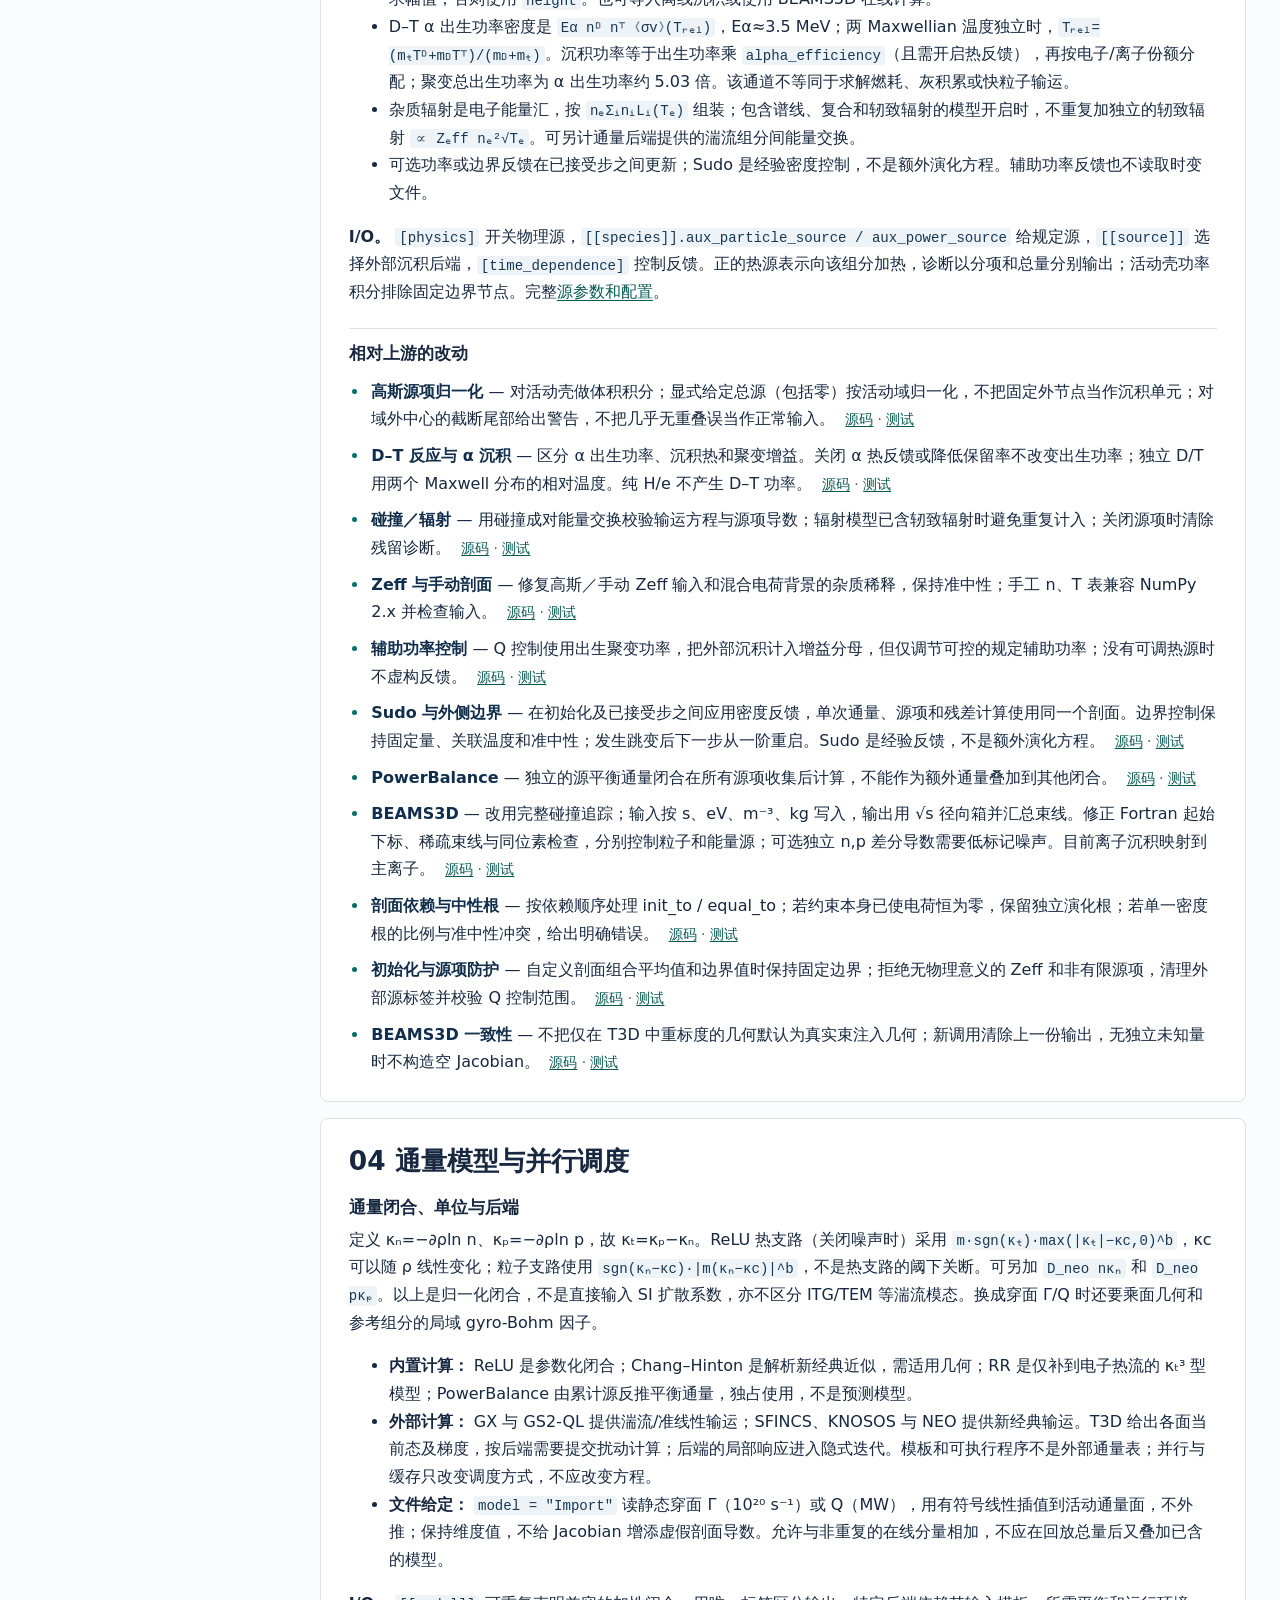
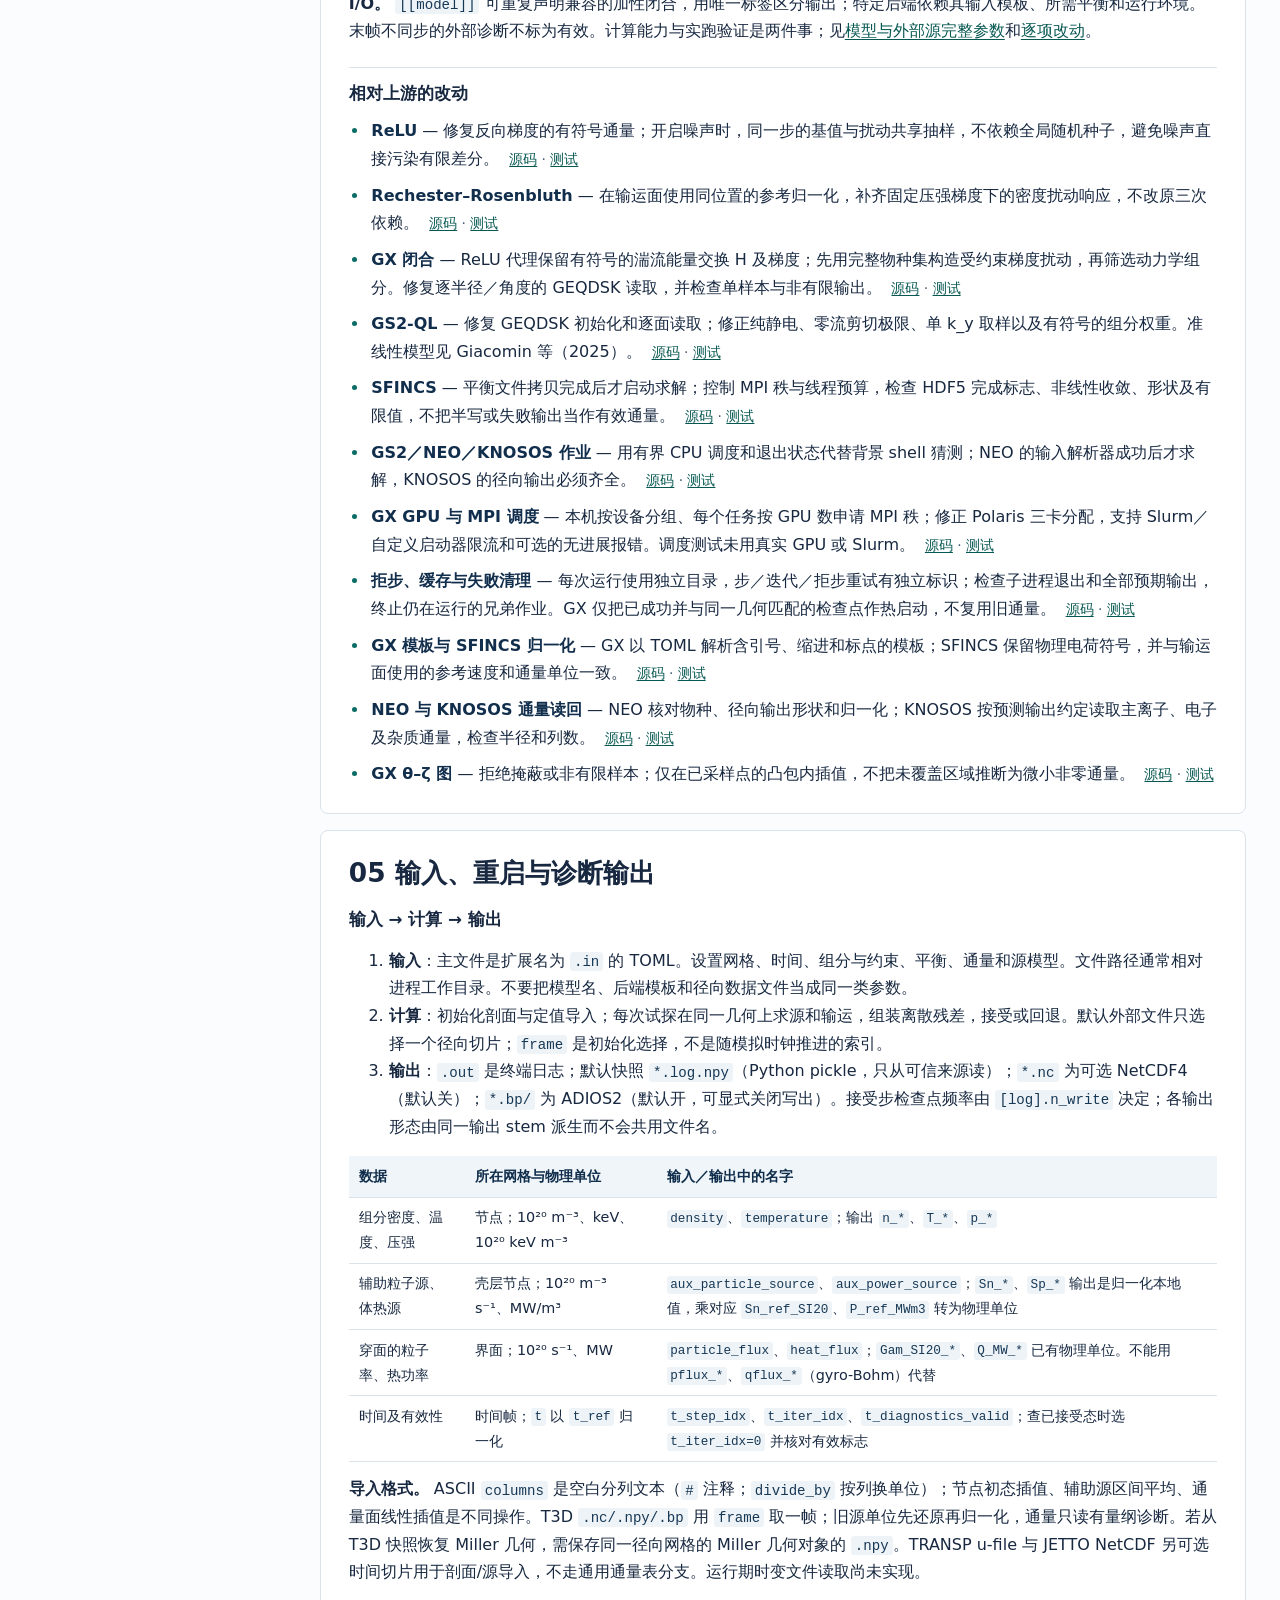
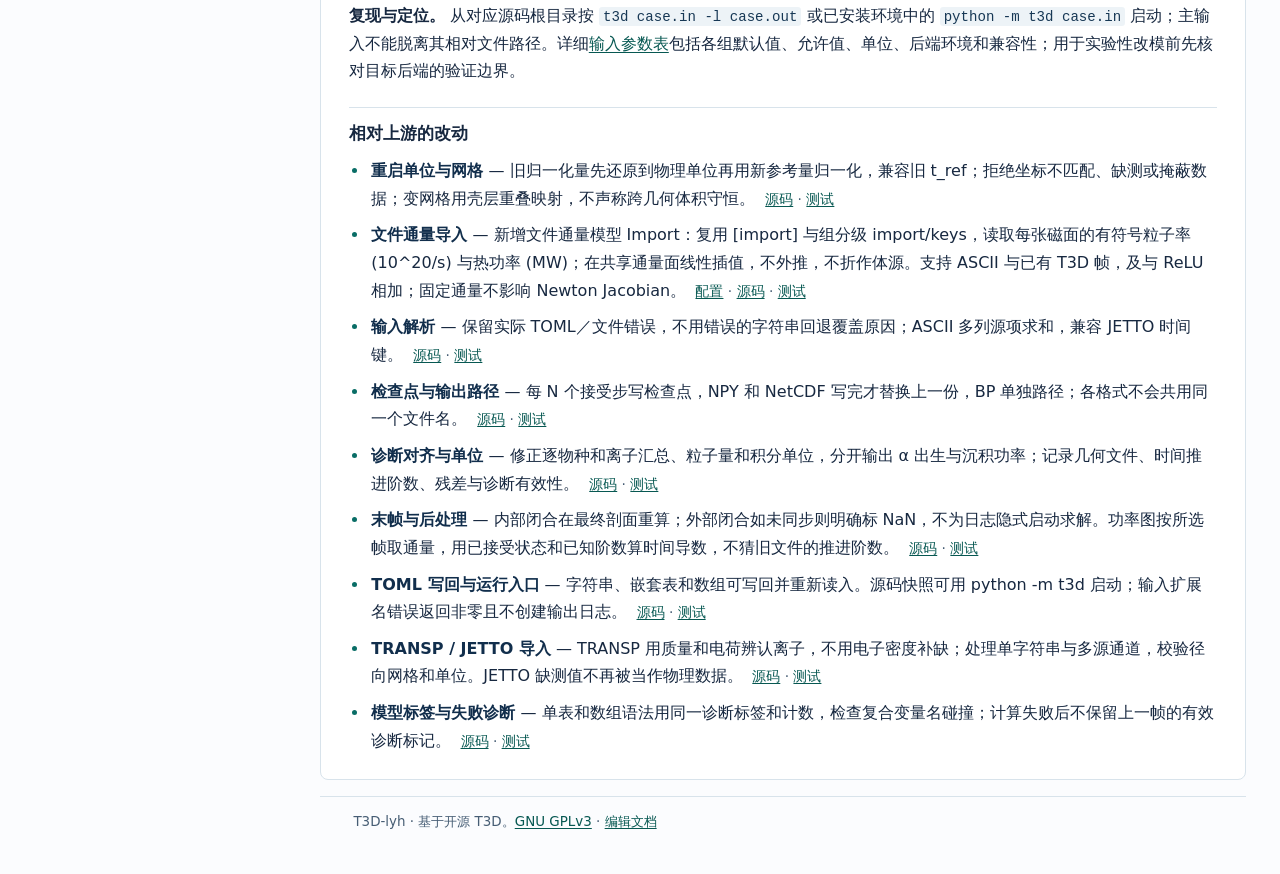
==== commit 9e292d3b: "Document T3D-lyh inputs and publish matched W7-X ReLU results" ====
--- a/Source-Code/index.html
+++ b/Source-Code/index.html
@@ -3,9 +3,9 @@
 <head>
   <meta charset="utf-8">
   <meta name="viewport" content="width=device-width, initial-scale=1">
-  <meta name="description" content="T3D-lyh：一维输运求解器的逐项修改、公开源码与 W7-X ReLU 回归。">
+  <meta name="description" content="T3D-lyh 源码手册：径向输运方程、源汇与通量模型、I/O 和完整输入参数、逐项改动。">
   <link rel="canonical" href="https://yihui-l.github.io/T3D-websites/Source-Code/">
-  <title>T3D-lyh · 修改与验证手册</title>
+  <title>T3D-lyh · 源码手册</title>
   <link rel="stylesheet" href="styles.css">
   <script src="search.js" defer></script>
 </head>
@@ -23,7 +23,8 @@
     </a>
     <nav aria-label="外部链接">
       <a href="https://github.com/Yihui-L/T3D-websites/tree/main/Source-Code/T3D-lyh">GitHub 源码</a>
-      <a href="https://t3d.readthedocs.io/en/latest/">上游文档</a>
+      <a href="parameters.html">输入参数</a>
+      <a href="../W7X-ReLU-lyh/">W7-X 算例</a>
     </nav>
   </div>
 </header>
@@ -31,18 +32,19 @@
   <aside class="sidebar">
     <nav aria-label="本页目录">
       <p>章节目录</p>
-      <ol><li><a href="#transport"><span>01</span> 输运方程与数值求解</a></li><li><a href="#geometry"><span>02</span> 平衡与几何</a></li><li><a href="#physics"><span>03</span> 物理源项与反馈</a></li><li><a href="#closures"><span>04</span> 通量模型与并行调度</a></li><li><a href="#io"><span>05</span> 输入、重启与诊断输出</a></li><li><a href="#w7x"><span>06</span> 官方 W7-X ReLU</a></li><li><a href="#reproduce"><span>07</span> 复现与参考</a></li></ol>
+      <ol><li><a href="#transport"><span>01</span> 输运方程与数值求解</a></li><li><a href="#geometry"><span>02</span> 平衡与几何</a></li><li><a href="#physics"><span>03</span> 物理源项与反馈</a></li><li><a href="#closures"><span>04</span> 通量模型与并行调度</a></li><li><a href="#io"><span>05</span> 输入、重启与诊断输出</a></li></ol>
     </nav>
   </aside>
   <main class="content" id="main">
     <div class="hero">
       <p class="kicker">TRINITY3D · 径向输运求解器</p>
-      <h1>T3D-lyh 修改与验证手册</h1>
-      <p>T3D 用平衡几何、粒子与能量源项及径向通量闭合推进一维输运。本手册逐项说明维护版相对官方 v0.1.0 的累计修改，并注明验证边界。</p>
-      <p class="facts">上游 <code>74a06df</code> <span aria-hidden="true">→</span> 维护版 <code>d5ac1fe</code> <span aria-hidden="true">·</span> 48 条修改</p>
+      <h1>T3D-lyh 源码手册</h1>
+      <p>T3D 用平衡几何、粒子与能量源项及径向通量闭合推进一维输运。五个模块分别说明物理方程、输入输出、实现边界和相对上游 v0.1.0 的改动。</p>
+      <ul class="facts"><li>上游 <code>74a06df</code></li><li>维护版 <code>d5ac1fe</code></li><li>48 条累计改动</li></ul>
       <div class="actions">
-        <a href="#transport">查看修改</a>
-        <a href="#w7x">W7-X 基准</a>
+        <a href="#transport">输运方程</a>
+        <a href="parameters.html">完整输入参数</a>
+        <a href="../W7X-ReLU-lyh/">W7-X ReLU 算例</a>
         <a href="https://github.com/Yihui-L/T3D-websites/blob/main/Source-Code/SOURCE_VERSION.md">版本记录</a>
       </div>
     </div>
@@ -54,6 +56,20 @@
 
 <section id="transport" class="topic" aria-labelledby="transport-title">
   <h2 id="transport-title"><span>01</span> 输运方程与数值求解</h2>
+  <div class="module-guide">
+<h3>控制方程与离散</h3>
+<p>令 ρ 为径向磁通面标签，V(ρ) 为包围体积，V′=dV/dρ。组分 s 的未知量是粒子密度 nₛ 和热压 pₛ=nₛTₛ（T 按能量计）。用穿过整张磁面的向外粒子率 Γₛ 和热功率 Qₛ 写磁面平均方程：</p>
+<pre><code>∂nₛ/∂t        = Sₙ,ₛ − (1/V′) ∂Γₛ/∂ρ
+(3/2) ∂pₛ/∂t  = Sᴱ,ₛ − (1/V′) ∂Qₛ/∂ρ
+Γₛ = V′⟨Γ⃗ₛ·∇ρ⟩,   Qₛ = V′⟨q⃗ₛ·∇ρ⟩
+ΔVⱼ dUⱼ/dt  = Fⱼ₋½ − Fⱼ₊½ + ΔVⱼ Sⱼ</code></pre>
+<p>前两式中的源分别是粒子率密度和体功率密度；最后一式同时适用于 U=n 和 U=3p/2。在程序中活动壳的 ΔVⱼ 按节点几何权重离散（约为 V′ⱼΔρ）。两个壳共享同一界面通量，因此相加时内部通量精确抵消；轴面通量为零，外侧剖面节点固定，最后一个活动壳流出面是相邻节点的中点。电荷约束是 Σₛ Zₛnₛ=0；从属密度由约束重建，温度通过 pₛ/nₛ 得到。默认不推进电流、快离子分布或三维平衡。</p>
+<p><strong>时间离散。</strong> 令 D(y)=源−通量散度。对 θ（输入 <code>[time].alpha</code>）小于 1，求 (yₙ₊₁−yₙ)/h = θD(yₙ₊₁)+(1−θ)D(yₙ)。θ=0 为显式 Euler；θ=1 首步/历史重置后用后向 Euler，之后用变步长 BDF2。若 r=h/h₋，BDF2 导数为</p>
+<pre><code>[(1+2r)/(1+r) · yₙ₊₁ − (1+r) · yₙ + r²/(1+r) · yₙ₋₁] / h</code></pre>
+<p>隐式迭代对同一离散残差线性化；Newton 更新量、时间离散残差和空间稳态残差分别记录。只有接受的步进入历史，拒步恢复旧态。默认 Newton 接受容差不等于实验或网格收敛。论文参见 <a href="https://doi.org/10.1063/1.3323082">Barnes 等：TRINITY</a>、<a href="https://doi.org/10.1017/S0022377824001107">Giacomin 等：T3D 方程与准线性闭合，§4.1</a>。</p>
+<p><strong>I/O。</strong> <code>[grid]</code> 决定节点和面，<code>[time]</code> 控制时间离散，<code>[[species]]</code> 设初值、边界、演化及约束；求解器读取界面 Γ/Q 与节点源项，输出 n、p、T、时间指标和功率余额。详见<a href="parameters.html">参数表</a>。</p>
+  </div>
+  <h3 class="change-title">相对上游的改动</h3>
   <ul class="changes">
     <li><strong>变步长 BDF2</strong> — 时间系数只使用已接受的历史步长；拒步恢复剖面并重算 θ 法所需的旧时刻输运项，不把试探状态写入历史。
       <span class="ref"><a aria-label="变步长 BDF2：源码" href="https://github.com/Yihui-L/T3D-websites/blob/main/Source-Code/T3D-lyh/t3d/Time.py">源码</a> · <a aria-label="变步长 BDF2：测试" href="https://github.com/Yihui-L/T3D-websites/blob/main/Source-Code/T3D-lyh/tests/unit/test_lyh_time_control.py">测试</a></span></li>
@@ -77,6 +93,12 @@
 </section>
 <section id="geometry" class="topic" aria-labelledby="geometry-title">
   <h2 id="geometry-title"><span>02</span> 平衡与几何</h2>
+  <div class="module-guide">
+<h3>磁面坐标、几何与工作范围</h3>
+<p>仿星器采用 <code>torflux</code>，即 ρ=√s、s=Φₜ/Φₜ,LCFS；有 dV/dρ=2ρ·dV/ds。若 A 是磁面面积，几何关系为 A=V′⟨|∇ρ|⟩；只在得到正确磁面投影或面积平均后，才可把热流密度换成穿面功率。代码保存 A/a²、a⟨|∇ρ|⟩ 等无量纲度量，活动壳近似体积是 a³Δρ·(A/a²)/(a⟨|∇ρ|⟩)。<code>rho_edge</code> 是指定的剖面边界，不必是 LCFS。</p>
+<p><strong>I/O。</strong> <code>[geometry]</code>/<code>[rescale]</code> 选择平衡和尺寸：<code>vmec</code> 读 <code>wout*.nc</code>（半网格 Nyquist (0,0) 雅可比提供体积导数；本版拒绝不支持的非对称文件）；<code>desc</code> 读原生平衡文件（可按后端需要导出 VMEC）；<code>geqdsk</code> 在 <code>rminor</code> 网格上由唯一兼容的 GX 或 GS2-QL 提供几何；<code>miller</code> 用兼容导入取得参数；<code>basic</code> 是解析简化几何。输出含节点/面面积、径向度量和逐帧几何记录。默认固定几何；在线 DESC 更新仅支持保持演化壳体积与参考小半径的收敛候选，不含移动磁面、压缩功或自举电流闭合。不同文件与后端的条件见<a href="parameters.html">参数表</a>。</p>
+  </div>
+  <h3 class="change-title">相对上游的改动</h3>
   <ul class="changes">
     <li><strong>VMEC 体积导数</strong> — 从半网格 Nyquist (0,0) 雅可比系数取 dV/ds，再按 ρ=√s 计算 dV/dρ；径向节点和输运面共用一致的面积／体积度量。
       <span class="ref"><a aria-label="VMEC 体积导数：源码" href="https://github.com/Yihui-L/T3D-websites/blob/main/Source-Code/T3D-lyh/t3d/geometry_models/VMEC.py">源码</a> · <a aria-label="VMEC 体积导数：测试" href="https://github.com/Yihui-L/T3D-websites/blob/main/Source-Code/T3D-lyh/tests/unit/test_vmec_source_balance.py">测试</a></span></li>
@@ -94,6 +116,18 @@
 </section>
 <section id="physics" class="topic" aria-labelledby="physics-title">
   <h2 id="physics-title"><span>03</span> 物理源项与反馈</h2>
+  <div class="module-guide">
+<h3>源与汇的物理模型</h3>
+<p>离子升温、电子降温可以来自同一个成对换热项。以 T 为能量计， <code>Sᴱ,coll,ₛ = (3/2) nₛ Σᵤ νᴱₛᵤ (Tᵤ−Tₛ)</code>。物理组分全部演化时，成对交换总和应为零；固定某个温度时，它相当于规定热库，不应声称该简化系统独立闭合总热量。径向热流不是碰撞体热源。</p>
+<ul>
+<li>辅助粒子源与辅助能量源可规定高斯形状 <code>A·exp[−(ρ−ρ₀)²/(2σ²)]</code>。若指定 <code>integrated</code>，用活动壳的 Σⱼ ΔVⱼSⱼ 反求幅值；否则使用 <code>height</code>。也可导入离线沉积或使用 BEAMS3D 在线计算。</li>
+<li>D–T α 出生功率密度是 <code>Eα nᴰ nᵀ ⟨σv⟩(Tᵣₑₗ)</code>，Eα≈3.5 MeV；两 Maxwellian 温度独立时，<code>Tᵣₑₗ=(mₜTᴰ+mᴅTᵀ)/(mᴅ+mₜ)</code>。沉积功率等于出生功率乘 <code>alpha_efficiency</code>（且需开启热反馈），再按电子/离子份额分配；聚变总出生功率为 α 出生功率约 5.03 倍。该通道不等同于求解燃耗、灰积累或快粒子输运。</li>
+<li>杂质辐射是电子能量汇，按 <code>nₑΣᵢnᵢLᵢ(Tₑ)</code> 组装；包含谱线、复合和轫致辐射的模型开启时，不重复加独立的轫致辐射 <code>∝ Zₑff nₑ²√Tₑ</code>。可另计通量后端提供的湍流组分间能量交换。</li>
+<li>可选功率或边界反馈在已接受步之间更新；Sudo 是经验密度控制，不是额外演化方程。辅助功率反馈也不读取时变文件。</li>
+</ul>
+<p><strong>I/O。</strong> <code>[physics]</code> 开关物理源，<code>[[species]].aux_particle_source / aux_power_source</code> 给规定源，<code>[[source]]</code> 选择外部沉积后端，<code>[time_dependence]</code> 控制反馈。正的热源表示向该组分加热，诊断以分项和总量分别输出；活动壳功率积分排除固定边界节点。完整<a href="parameters.html">源参数和配置</a>。</p>
+  </div>
+  <h3 class="change-title">相对上游的改动</h3>
   <ul class="changes">
     <li><strong>高斯源项归一化</strong> — 对活动壳做体积积分；显式给定总源（包括零）按活动域归一化，不把固定外节点当作沉积单元；对域外中心的截断尾部给出警告，不把几乎无重叠误当作正常输入。
       <span class="ref"><a aria-label="高斯源项归一化：源码" href="https://github.com/Yihui-L/T3D-websites/blob/main/Source-Code/T3D-lyh/t3d/Species.py">源码</a> · <a aria-label="高斯源项归一化：测试" href="https://github.com/Yihui-L/T3D-websites/blob/main/Source-Code/T3D-lyh/tests/unit/test_vmec_source_balance.py">测试</a></span></li>
@@ -118,6 +152,17 @@
 </section>
 <section id="closures" class="topic" aria-labelledby="closures-title">
   <h2 id="closures-title"><span>04</span> 通量模型与并行调度</h2>
+  <div class="module-guide">
+<h3>通量闭合、单位与后端</h3>
+<p>定义 κₙ=−∂ρln n、κₚ=−∂ρln p，故 κₜ=κₚ−κₙ。ReLU 热支路（关闭噪声时）采用 <code>m·sgn(κₜ)·max(|κₜ|−κc,0)^b</code>，κc 可以随 ρ 线性变化；粒子支路使用 <code>sgn(κₙ−κc)·|m(κₙ−κc)|^b</code>，不是热支路的阈下关断。可另加 <code>D_neo nκₙ</code> 和 <code>D_neo pκₚ</code>。以上是归一化闭合，不是直接输入 SI 扩散系数，亦不区分 ITG/TEM 等湍流模态。换成穿面 Γ/Q 时还要乘面几何和参考组分的局域 gyro-Bohm 因子。</p>
+<ul>
+<li><strong>内置计算：</strong> ReLU 是参数化闭合；Chang–Hinton 是解析新经典近似，需适用几何；RR 是仅补到电子热流的 κₜ³ 型模型；PowerBalance 由累计源反推平衡通量，独占使用，不是预测模型。</li>
+<li><strong>外部计算：</strong> GX 与 GS2-QL 提供湍流/准线性输运；SFINCS、KNOSOS 与 NEO 提供新经典输运。T3D 给出各面当前态及梯度，按后端需要提交扰动计算；后端的局部响应进入隐式迭代。模板和可执行程序不是外部通量表；并行与缓存只改变调度方式，不应改变方程。</li>
+<li><strong>文件给定：</strong> <code>model = &quot;Import&quot;</code> 读静态穿面 Γ（10²⁰ s⁻¹）或 Q（MW），用有符号线性插值到活动通量面，不外推；保持维度值，不给 Jacobian 增添虚假剖面导数。允许与非重复的在线分量相加，不应在回放总量后又叠加已含的模型。</li>
+</ul>
+<p><strong>I/O。</strong> <code>[[model]]</code> 可重复声明兼容的加性闭合，用唯一标签区分输出；特定后端依赖其输入模板、所需平衡和运行环境。末帧不同步的外部诊断不标为有效。计算能力与实跑验证是两件事；见<a href="parameters.html">模型与外部源完整参数</a>和<a href="#closures">逐项改动</a>。</p>
+  </div>
+  <h3 class="change-title">相对上游的改动</h3>
   <ul class="changes">
     <li><strong>ReLU</strong> — 修复反向梯度的有符号通量；开启噪声时，同一步的基值与扰动共享抽样，不依赖全局随机种子，避免噪声直接污染有限差分。
       <span class="ref"><a aria-label="ReLU：源码" href="https://github.com/Yihui-L/T3D-websites/blob/main/Source-Code/T3D-lyh/t3d/flux_models/ReLU.py">源码</a> · <a aria-label="ReLU：测试" href="https://github.com/Yihui-L/T3D-websites/blob/main/Source-Code/T3D-lyh/tests/unit/test_numerics_round3.py">测试</a></span></li>
@@ -142,6 +187,23 @@
 </section>
 <section id="io" class="topic" aria-labelledby="io-title">
   <h2 id="io-title"><span>05</span> 输入、重启与诊断输出</h2>
+  <div class="module-guide">
+<h3>输入 → 计算 → 输出</h3>
+<ol>
+<li><strong>输入</strong>：主文件是扩展名为 <code>.in</code> 的 TOML。设置网格、时间、组分与约束、平衡、通量和源模型。文件路径通常相对进程工作目录。不要把模型名、后端模板和径向数据文件当成同一类参数。</li>
+<li><strong>计算</strong>：初始化剖面与定值导入；每次试探在同一几何上求源和输运，组装离散残差，接受或回退。默认外部文件只选择一个径向切片；<code>frame</code> 是初始化选择，不是随模拟时钟推进的索引。</li>
+<li><strong>输出</strong>：<code>.out</code> 是终端日志；默认快照 <code>*.log.npy</code>（Python pickle，只从可信来源读）；<code>*.nc</code> 为可选 NetCDF4（默认关）；<code>*.bp/</code> 为 ADIOS2（默认开，可显式关闭写出）。接受步检查点频率由 <code>[log].n_write</code> 决定；各输出形态由同一输出 stem 派生而不会共用文件名。</li>
+</ol>
+<div class="table-scroll" tabindex="0" aria-label="横向滚动参数表"><table><thead><tr><th scope="col">数据</th><th scope="col">所在网格与物理单位</th><th scope="col">输入／输出中的名字</th></tr></thead><tbody>
+<tr><td>组分密度、温度、压强</td><td>节点；10²⁰ m⁻³、keV、10²⁰ keV m⁻³</td><td><code>density</code>、<code>temperature</code>；输出 <code>n_*</code>、<code>T_*</code>、<code>p_*</code></td></tr>
+<tr><td>辅助粒子源、体热源</td><td>壳层节点；10²⁰ m⁻³ s⁻¹、MW/m³</td><td><code>aux_particle_source</code>、<code>aux_power_source</code>；<code>Sn_*</code>、<code>Sp_*</code> 输出是归一化本地值，乘对应 <code>Sn_ref_SI20</code>、<code>P_ref_MWm3</code> 转为物理单位</td></tr>
+<tr><td>穿面的粒子率、热功率</td><td>界面；10²⁰ s⁻¹、MW</td><td><code>particle_flux</code>、<code>heat_flux</code>；<code>Gam_SI20_*</code>、<code>Q_MW_*</code> 已有物理单位。不能用 <code>pflux_*</code>、<code>qflux_*</code>（gyro-Bohm）代替</td></tr>
+<tr><td>时间及有效性</td><td>时间帧；<code>t</code> 以 <code>t_ref</code> 归一化</td><td><code>t_step_idx</code>、<code>t_iter_idx</code>、<code>t_diagnostics_valid</code>；查已接受态时选 <code>t_iter_idx=0</code> 并核对有效标志</td></tr>
+</tbody></table></div>
+<p><strong>导入格式。</strong> ASCII <code>columns</code> 是空白分列文本（<code>#</code> 注释；<code>divide_by</code> 按列换单位）；节点初态插值、辅助源区间平均、通量面线性插值是不同操作。T3D <code>.nc/.npy/.bp</code> 用 <code>frame</code> 取一帧；旧源单位先还原再归一化，通量只读有量纲诊断。若从 T3D 快照恢复 Miller 几何，需保存同一径向网格的 Miller 几何对象的 <code>.npy</code>。TRANSP u-file 与 JETTO NetCDF 另可选时间切片用于剖面/源导入，不走通用通量表分支。运行期时变文件读取尚未实现。</p>
+<p><strong>复现与定位。</strong> 从对应源码根目录按 <code>t3d case.in -l case.out</code> 或已安装环境中的 <code>python -m t3d case.in</code> 启动；主输入不能脱离其相对文件路径。详细<a href="parameters.html">输入参数表</a>包括各组默认值、允许值、单位、后端环境和兼容性；用于实验性改模前先核对目标后端的验证边界。</p>
+  </div>
+  <h3 class="change-title">相对上游的改动</h3>
   <ul class="changes">
     <li><strong>重启单位与网格</strong> — 旧归一化量先还原到物理单位再用新参考量归一化，兼容旧 t_ref；拒绝坐标不匹配、缺测或掩蔽数据；变网格用壳层重叠映射，不声称跨几何体积守恒。
       <span class="ref"><a aria-label="重启单位与网格：源码" href="https://github.com/Yihui-L/T3D-websites/blob/main/Source-Code/T3D-lyh/t3d/Import.py">源码</a> · <a aria-label="重启单位与网格：测试" href="https://github.com/Yihui-L/T3D-websites/blob/main/Source-Code/T3D-lyh/tests/unit/test_source_physics_io.py">测试</a></span></li>
@@ -159,37 +221,6 @@
     <li><strong>模型标签与失败诊断</strong> — 单表和数组语法用同一诊断标签和计数，检查复合变量名碰撞；计算失败后不保留上一帧的有效诊断标记。<span class="ref"> <a aria-label="模型标签与失败诊断：源码" href="https://github.com/Yihui-L/T3D-websites/blob/main/Source-Code/T3D-lyh/t3d/FluxModels.py">源码</a> · <a aria-label="模型标签与失败诊断：测试" href="https://github.com/Yihui-L/T3D-websites/blob/main/Source-Code/T3D-lyh/tests/unit/test_iterative_io.py">测试</a></span></li>
   </ul>
 </section>
-<section id="w7x" class="topic" aria-labelledby="w7x-title">
-  <h2 id="w7x-title"><span>06</span> 官方 W7-X ReLU</h2>
-  <p>两版各接受 8 步并到达 0.37405577 s；中间接受时刻不同。只演化离子温度，密度、电子温度和外侧离子温度一致。源项来自规定电子剖面的碰撞能量交换。</p>
-  <div class="table-scroll" role="region" aria-label="W7-X 终态对照表" tabindex="0">
-    <table class="comparison">
-      <caption>使用各自终态剖面重算；最外输运面 ρ = 0.65882353。</caption>
-      <thead><tr><th scope="col">终态指标</th><th scope="col">官方参考</th><th scope="col">T3D-lyh</th></tr></thead>
-      <tbody><tr><th scope="row">最内点离子温度（keV）</th><td>1.42330319</td><td>1.40673474</td></tr><tr><th scope="row">演化域净离子热源（MW）</th><td>1.403188</td><td>1.384315</td></tr><tr><th scope="row">最外输运面向外热流（MW）</th><td>1.399212</td><td>1.382174</td></tr><tr><th scope="row">BDF2 储能变化率（kW）</th><td>3.98647</td><td>2.14071</td></tr><tr><th scope="row">功率平衡残差绝对值（W）</th><td>10.85</td><td>0.117</td></tr><tr><th scope="row">内部界面未抵消量绝对值（W）</th><td>74.53</td><td>0（舍入级）</td></tr></tbody>
-    </table>
-  </div>
-  <figure>
-    <img src="w7x-official-vs-lyh.png" width="2030" height="612" loading="lazy" alt="W7-X 终态离子温度、与官方差值及活动域累计净热源和向外热流三联图">
-    <figcaption>终态离子温度最大差 16.57 eV，在最内网格点。<a href="profiles.csv">剖面数据</a> · <a href="power-balance.csv">功率数据</a></figcaption>
-  </figure>
-  <ul class="changes">
-    <li><strong>功率账口径</strong> — 用实际接受步计算 BDF2 储能变化率；近轴体积权重与共享界面修正是主要差异。不能把离散功率残差降幅解读为实验精度提升。</li>
-    <li><strong>本轮：文件通量</strong> — 195 项中 191 通过、4 跳过（GX、GS2、KNOSOS、真实 ADIOS2），其中新增 12 项；等效源对照、共享面守恒、符号、单位、NC/NPY 回放均通过。官方 W7-X ReLU 最新版与改动前 -lyh 的摘要和接受步历史逐字节相同。</li>
-    <li><strong>前一轮实跑</strong> — 179 项通过、4 项跳过；最终一轮复查未发现新的可复现缺陷。SFINCS 在两处 W7-X 磁面上通过单进程 CPU 冒烟测试，DESC 固定平衡 ReLU 实跑通过；均未验证完整外部耦合或移动磁面输运。</li>
-    <li><strong>附加回归</strong> — 动理学电子 W7-X ReLU 变体 7 步到终点并逐点保持准中性。D/T/C 变体的输入电荷份额为 1.05，程序明确拒绝原始输入。</li>
-    <li><strong>未实跑</strong> — GX、GS2、BEAMS3D、KNOSOS、NEO、GPU/Slurm 和 ADIOS2。相关改动只验证了接口、合成数据或模拟调度。</li>
-  </ul>
-  <p class="notice">这个算例不验证实验精度、外部求解器的物理收敛或并行扩展性。</p>
-</section>
-<section id="reproduce" class="topic" aria-labelledby="reproduce-title">
-  <h2 id="reproduce-title"><span>07</span> 复现与参考</h2>
-  <ul class="changes">
-    <li><strong>复现官方输入</strong> — 在源码目录使用 <code>t3d tests/regression/test-w7x-relu.in</code>。无 ADIOS2 时，在另存的输入副本中关闭 <code>output_adios2</code>，不要修改官方输入。</li>
-    <li><strong>版本固定</strong> — 源码树不含原始 Git 元数据，安装时如有版本识别问题可参照 <a href="https://github.com/Yihui-L/T3D-websites/blob/main/Source-Code/README.md">可编辑文档的安装说明</a>。源码身份以记录的 Git SHA 为准。</li>
-    <li><strong>参考</strong> — <a href="https://t3d.readthedocs.io/en/latest/QuickReLU.html">官方 W7-X ReLU 教程</a> · <a href="https://doi.org/10.1063/1.3323082">TRINITY 隐式输运方法</a> · <a href="https://doi.org/10.1017/S0022377824001107">GS2 准线性闭合</a> · <a href="https://doi.org/10.1017/S0022377825000339">T3D 集成模拟</a></li>
-  </ul>
-</section>
 <footer class="site-footer">
   T3D-lyh · 基于开源 T3D。<a href="GPL-3.0.txt">GNU GPLv3</a> · <a href="https://github.com/Yihui-L/T3D-websites/blob/main/Source-Code/README.md">编辑文档</a>
 </footer>
--- a/Source-Code/styles.css
+++ b/Source-Code/styles.css
@@ -178,6 +178,19 @@
   body { font-size: 15px; }
   .hero, .topic { padding-inline: .85rem; }
 }
+.landing {
+  max-width: 1130px; margin: auto;
+  padding: clamp(1rem, 4vw, 2.8rem) var(--pad) 1rem;
+}
+.landing-grid {
+  display: grid;
+  grid-template-columns: repeat(auto-fit, minmax(min(100%, 22rem), 1fr)); gap: 1rem;
+}
+.module-guide { padding-bottom: .9rem; }
+.topic .change-title { margin: .5rem 0 .8rem; padding-top: .9rem; border-top: 1px solid var(--line); }
+.parameter-content .table-scroll { border-block: 1px solid var(--line); }
+.parameter-content table { min-width: 540px; }
+.parameter-content .param-toolbar { justify-content: start; }
 @media (prefers-reduced-motion: reduce) {
   *, *::before, *::after { scroll-behavior: auto !important; }
 }
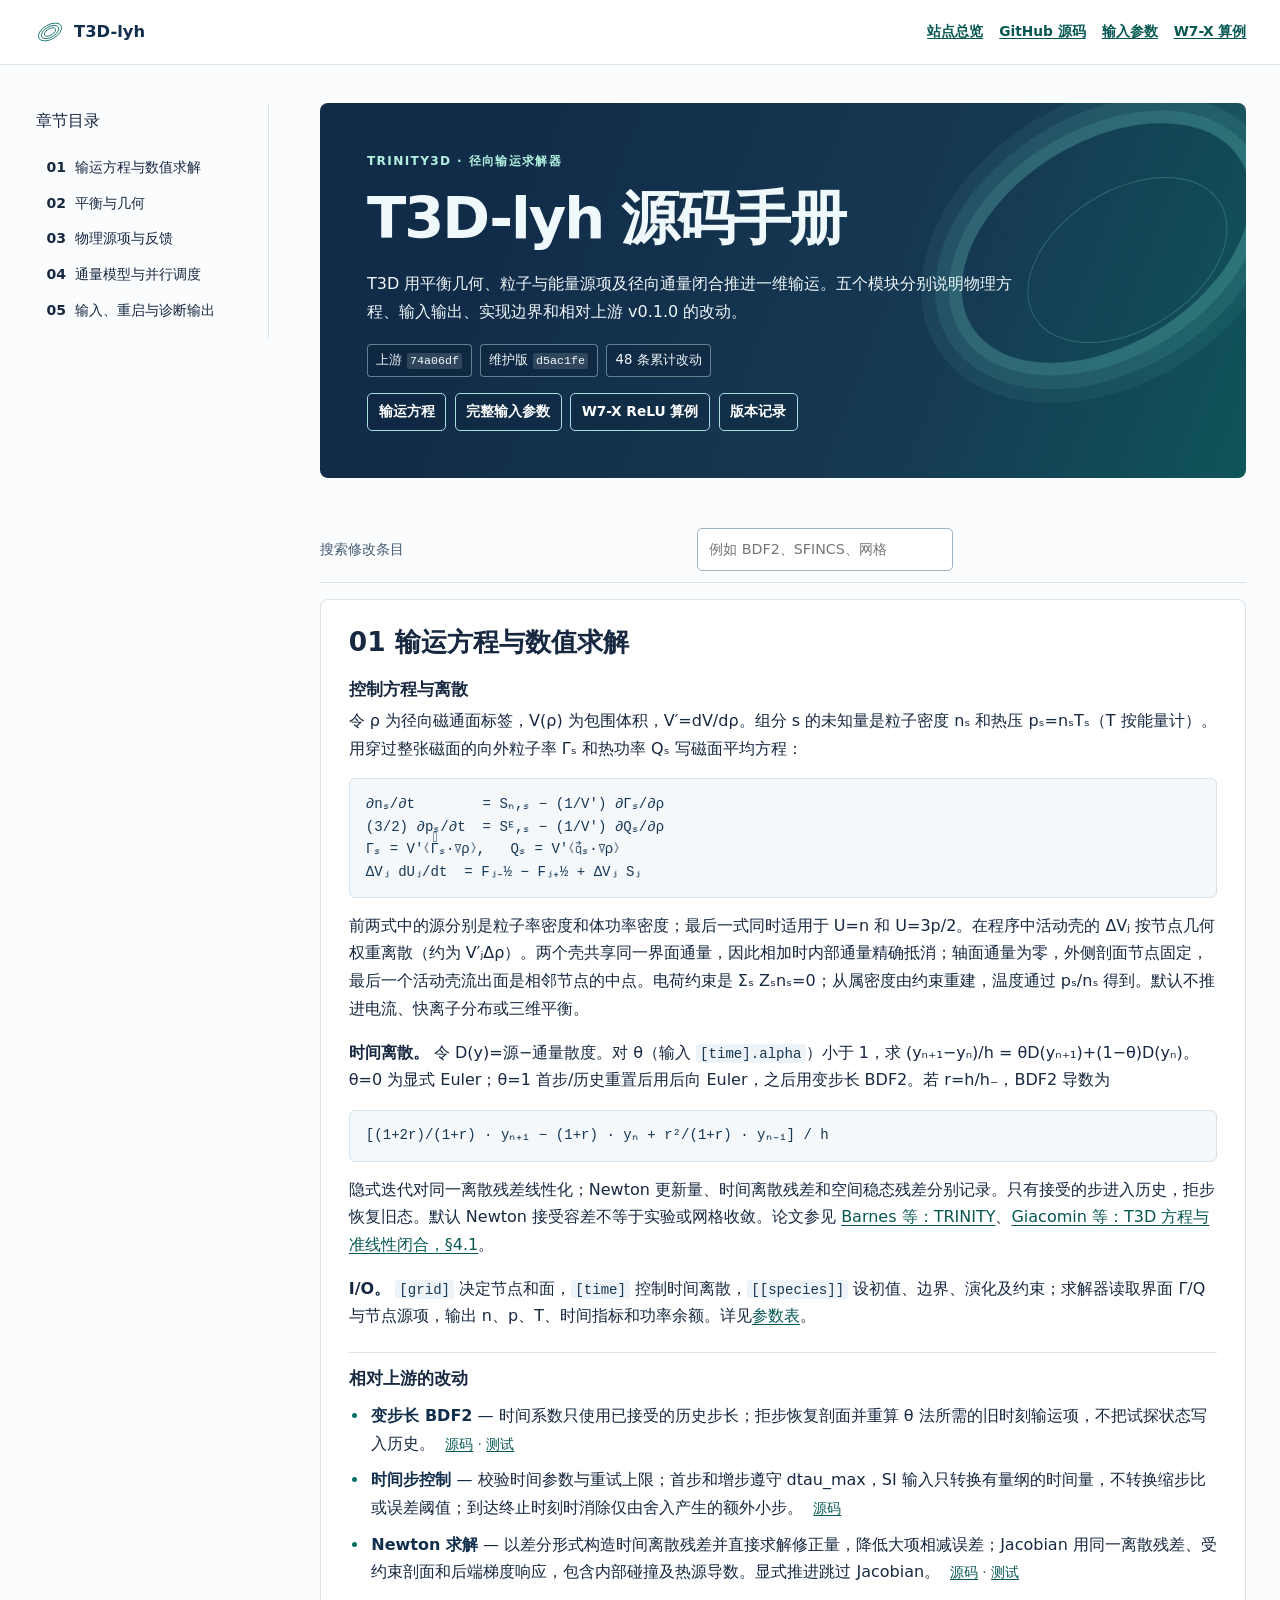
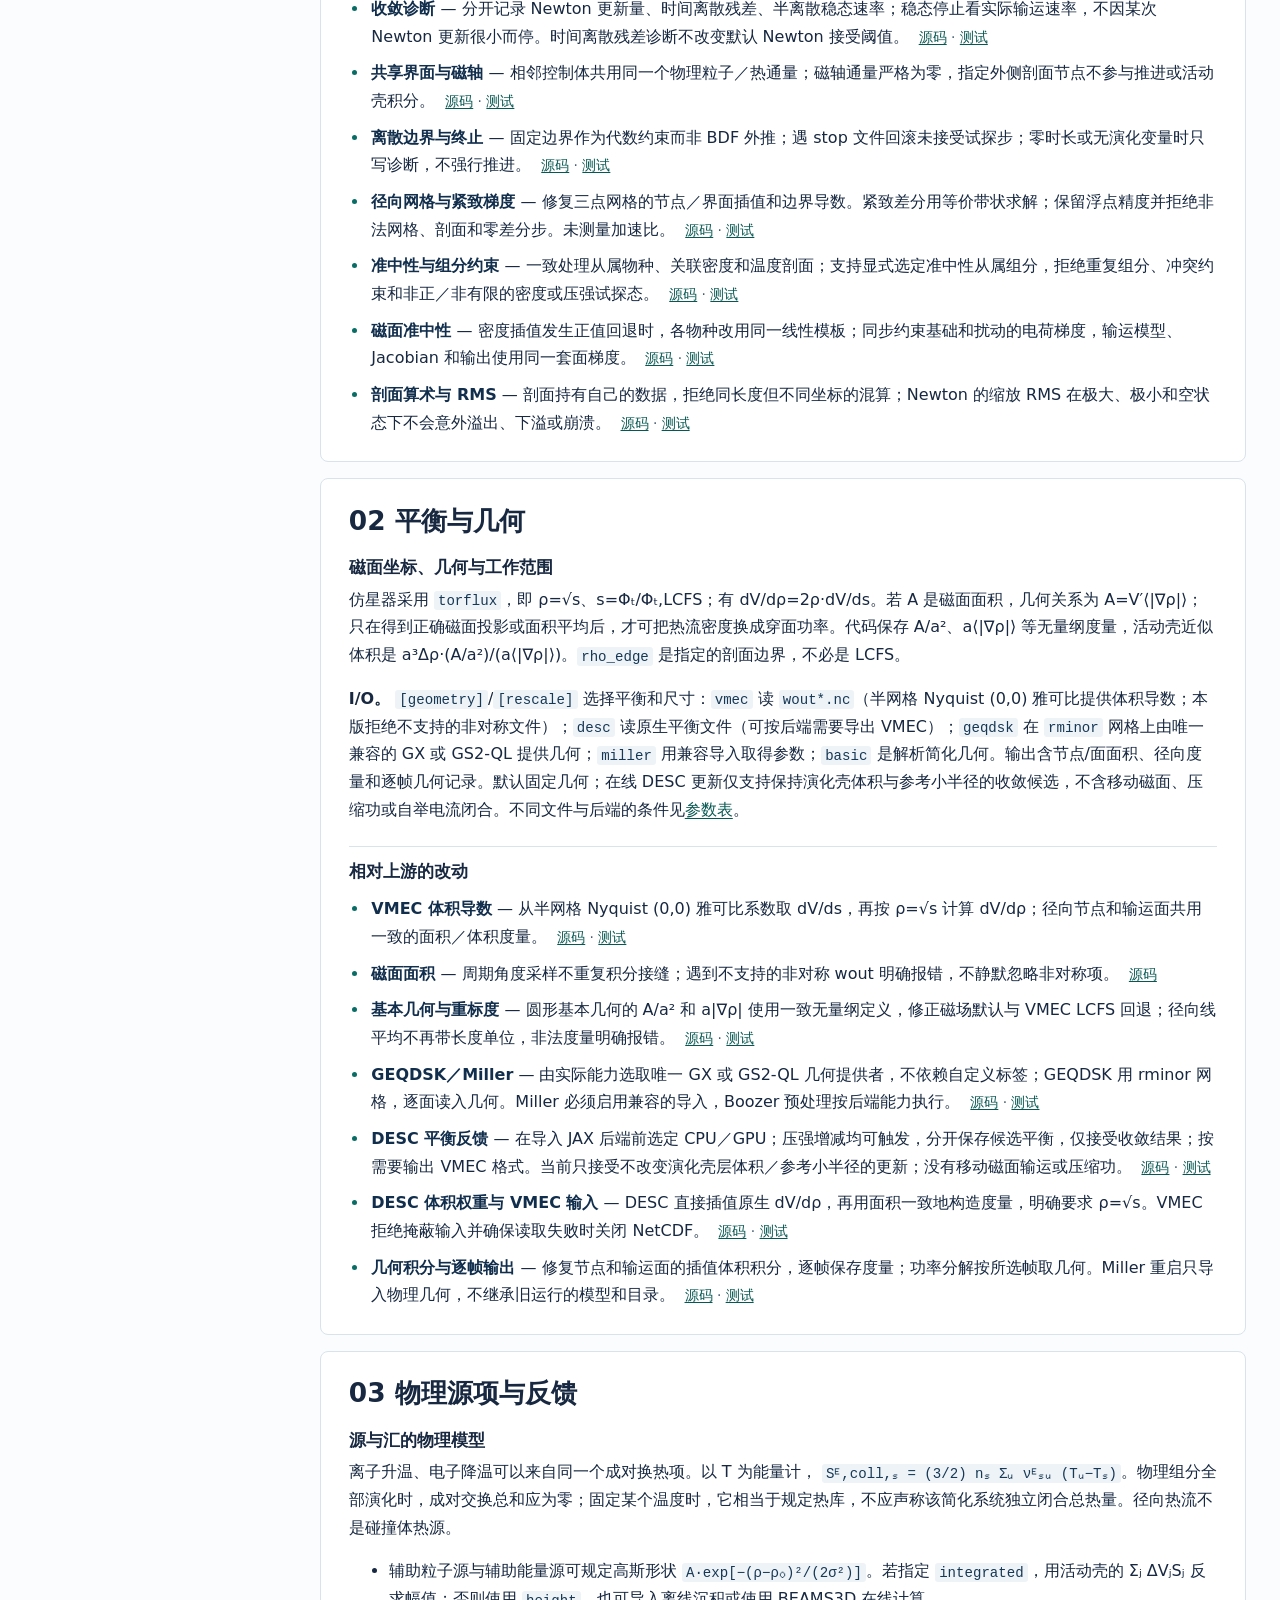
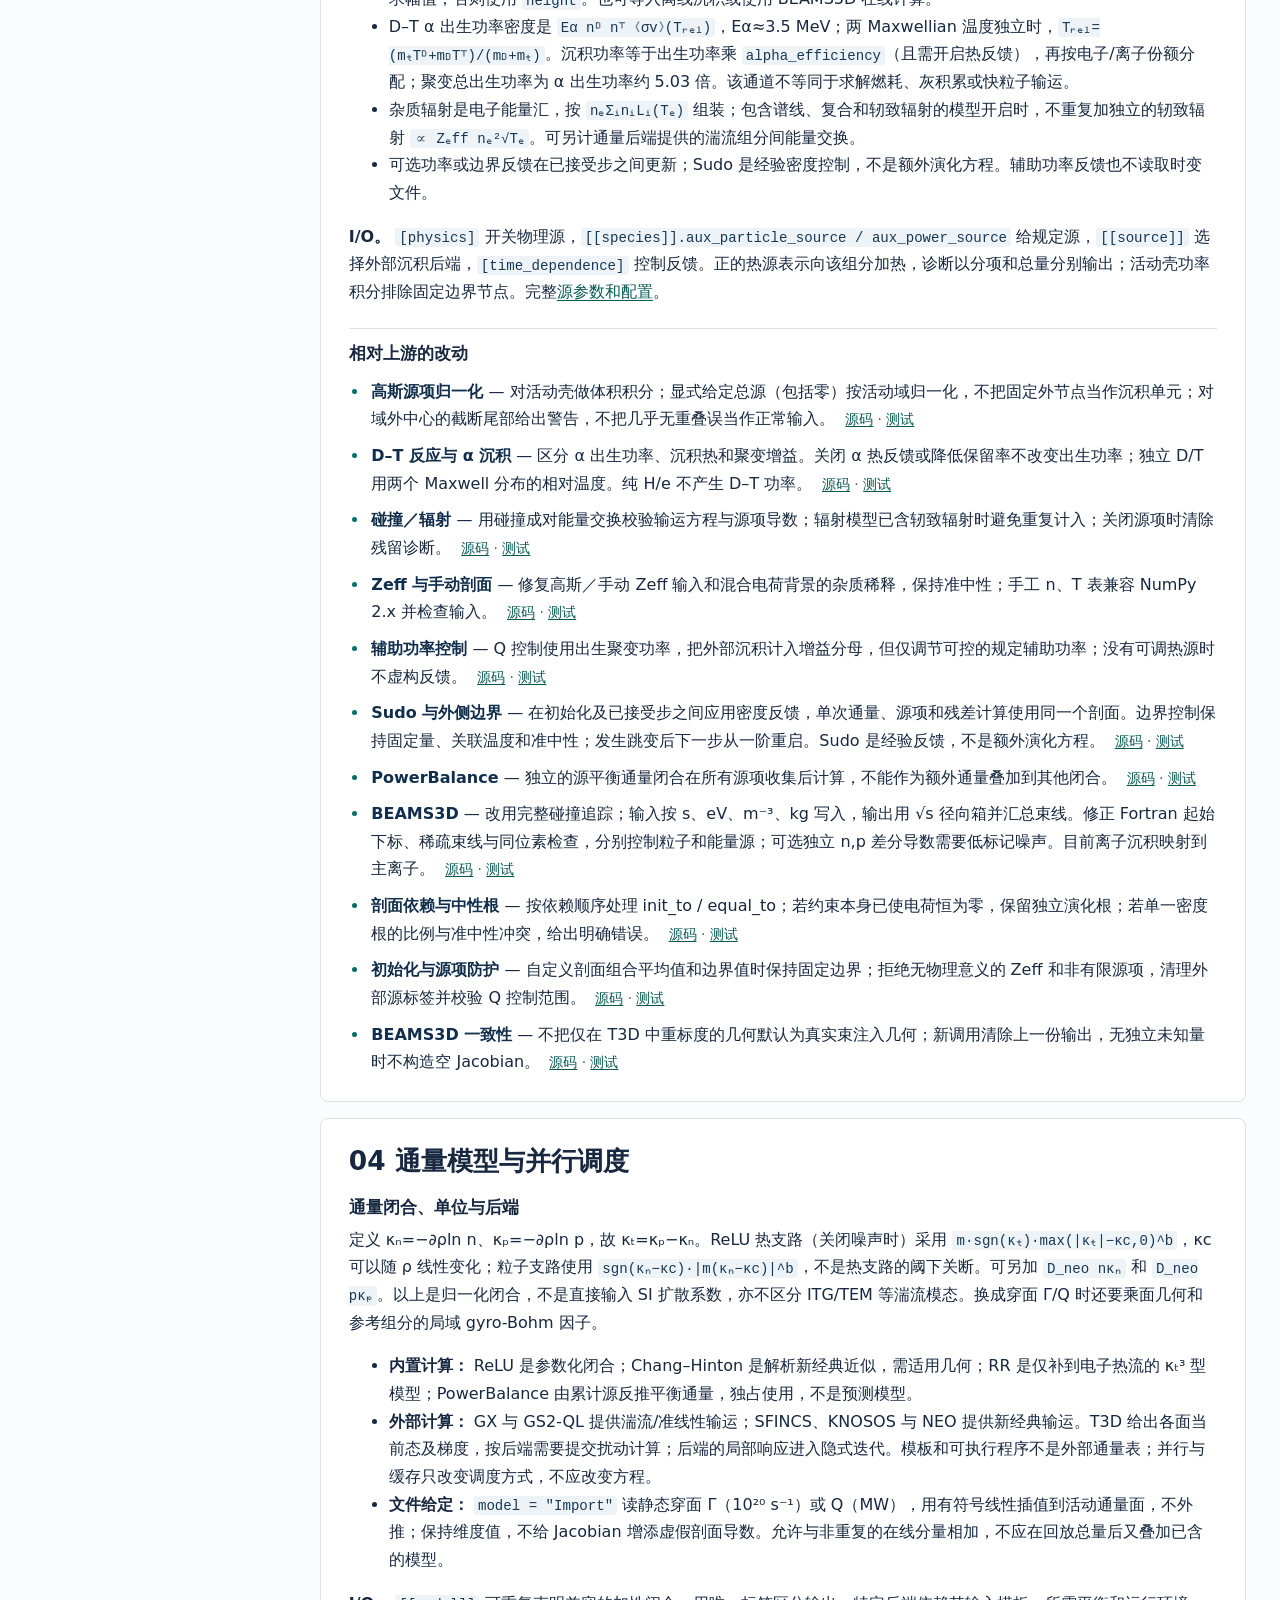
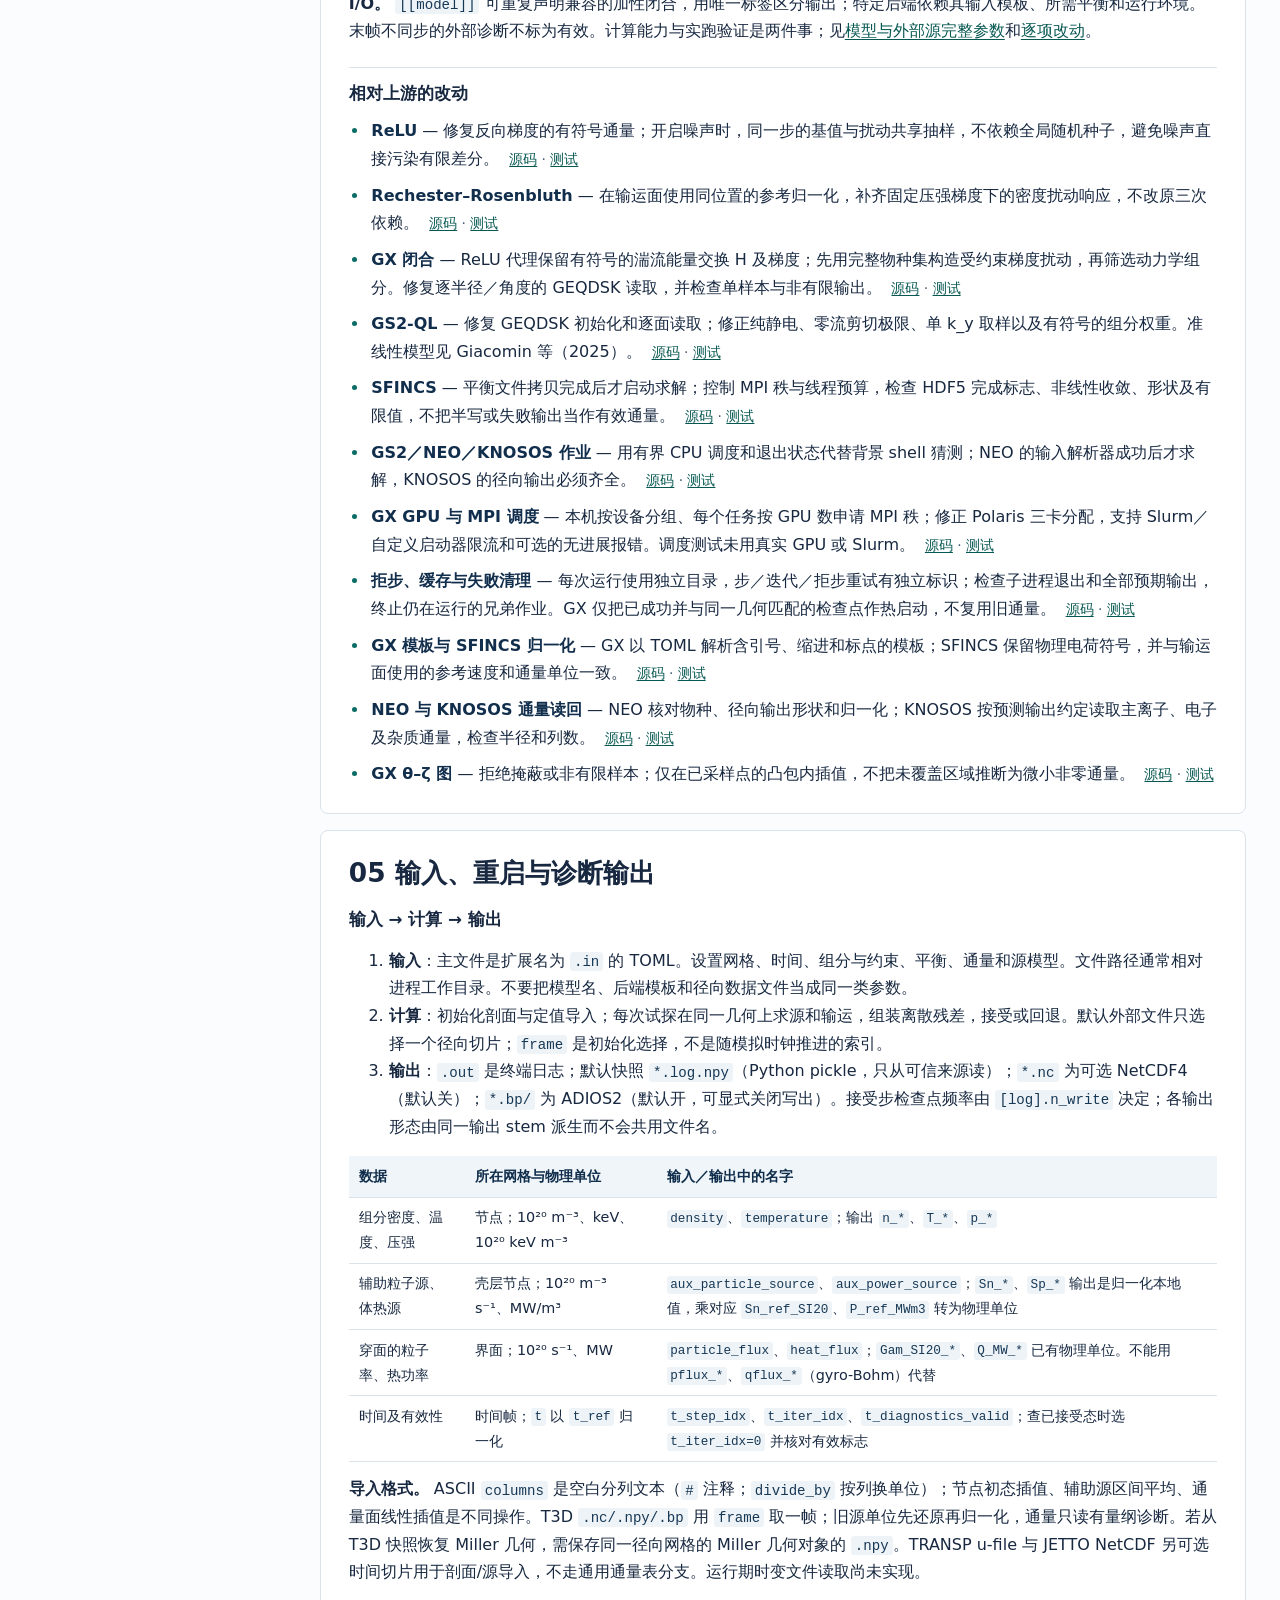
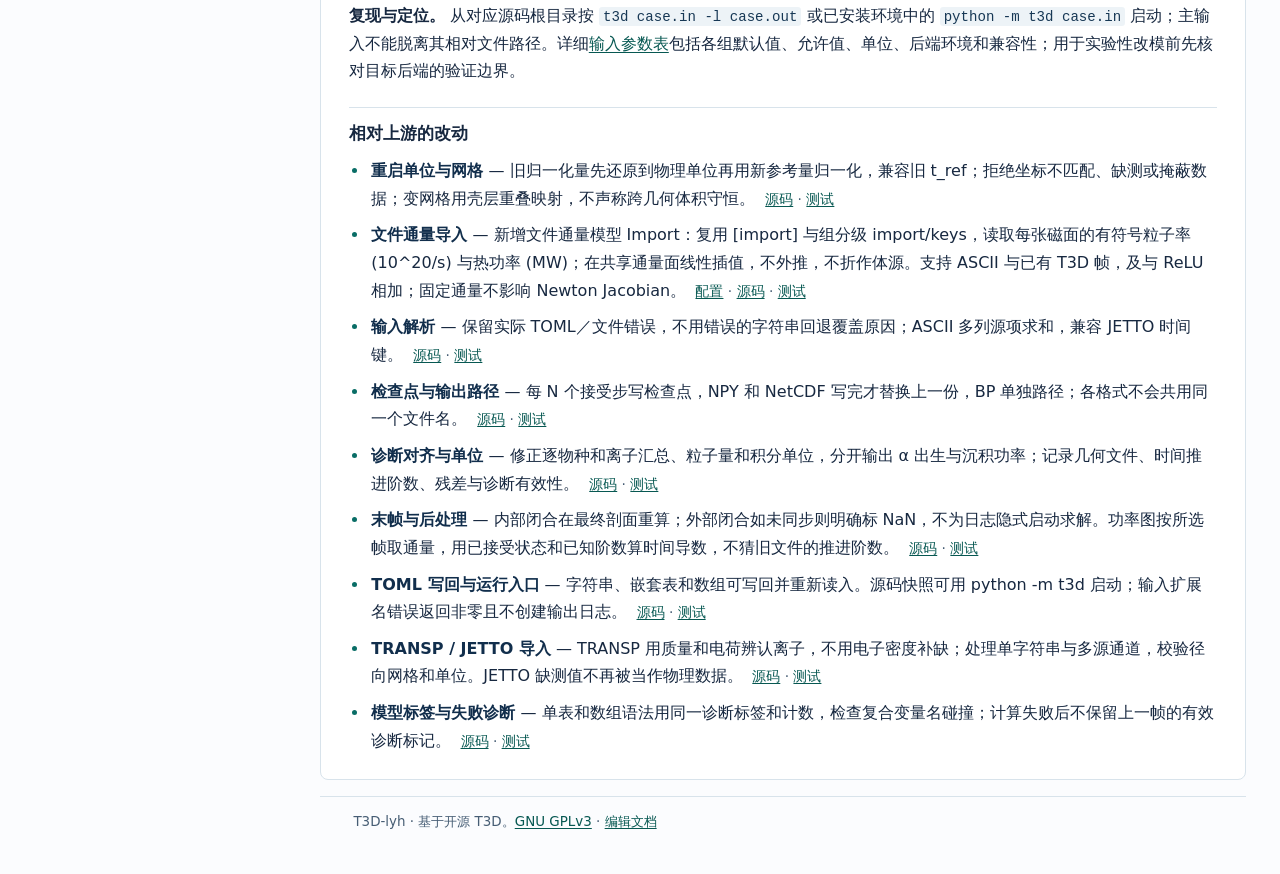
==== commit 6c967a80: "Move site overview under Source-Code" ====
--- a/Source-Code/index.html
+++ b/Source-Code/index.html
@@ -21,7 +21,8 @@
       </svg>
       <span>T3D-lyh</span>
     </a>
-    <nav aria-label="外部链接">
+    <nav aria-label="站点导航">
+      <a href="home.html">站点总览</a>
       <a href="https://github.com/Yihui-L/T3D-websites/tree/main/Source-Code/T3D-lyh">GitHub 源码</a>
       <a href="parameters.html">输入参数</a>
       <a href="../W7X-ReLU-lyh/">W7-X 算例</a>
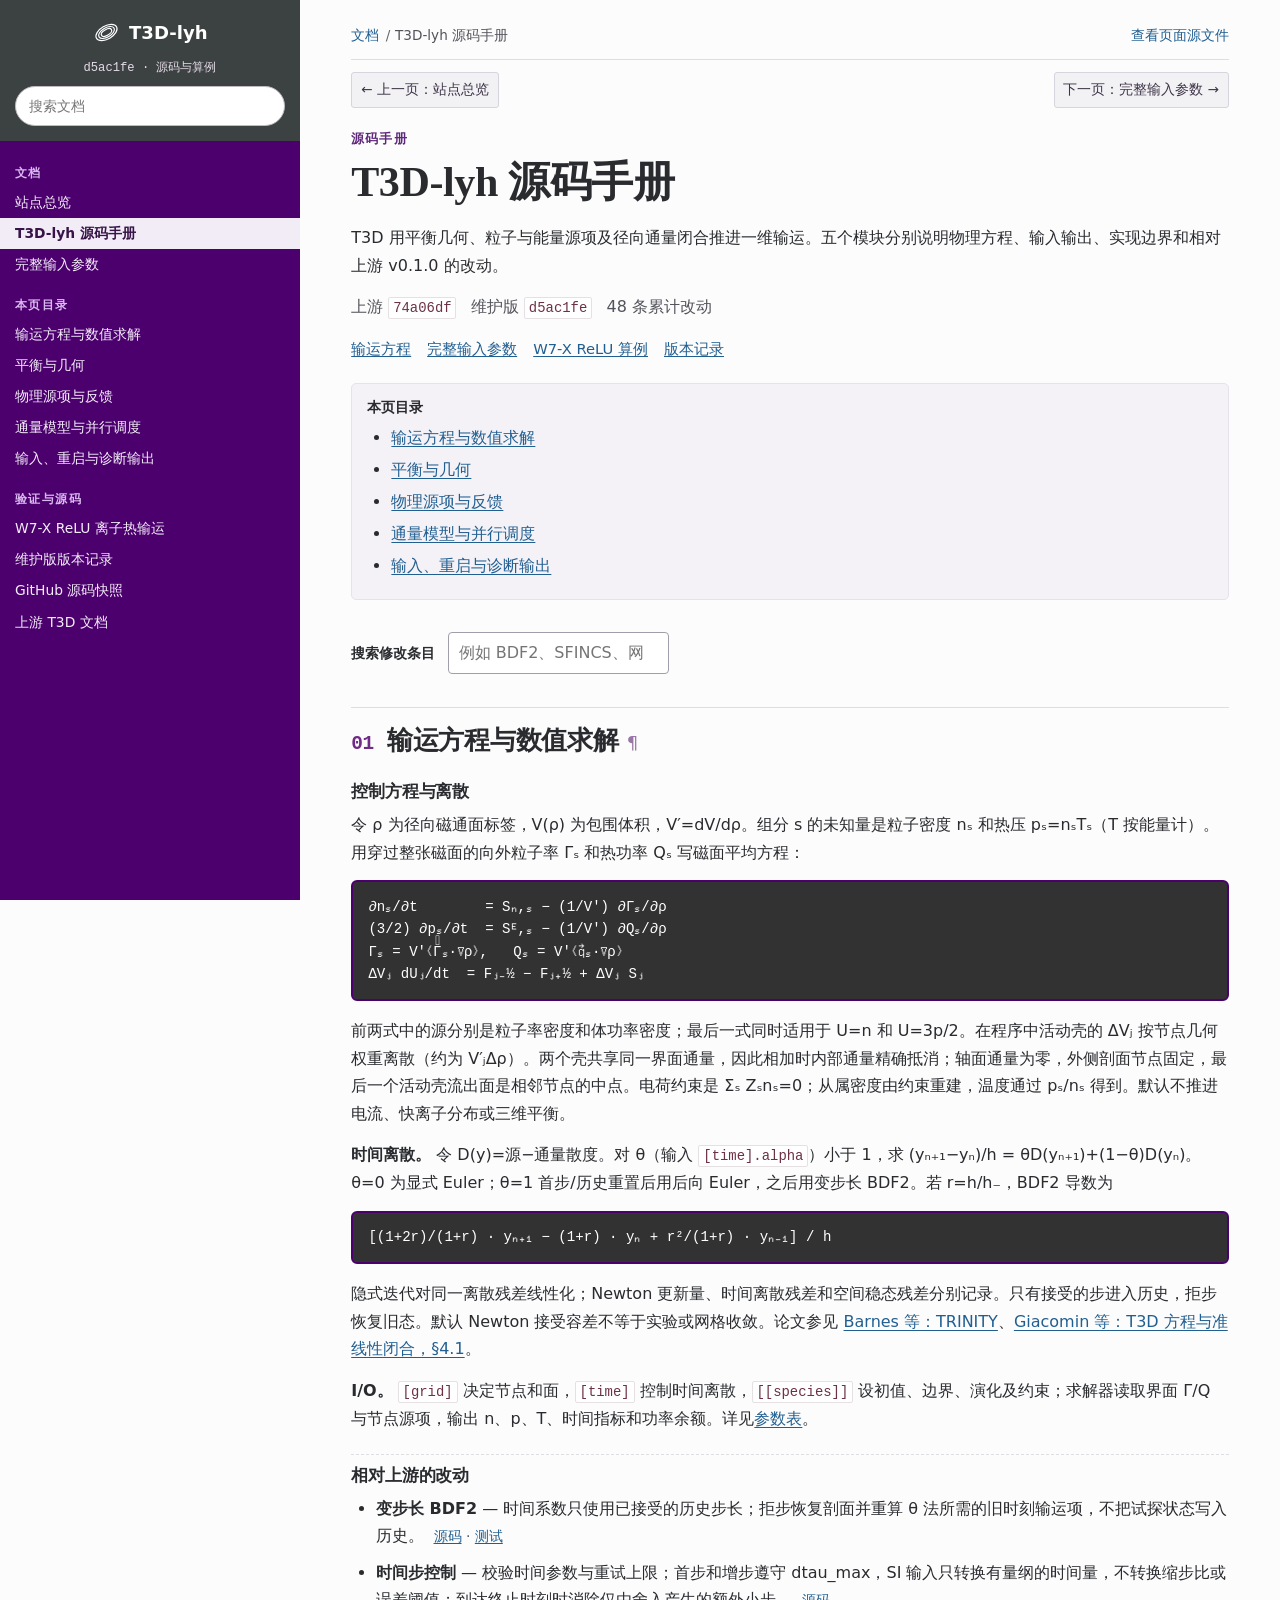
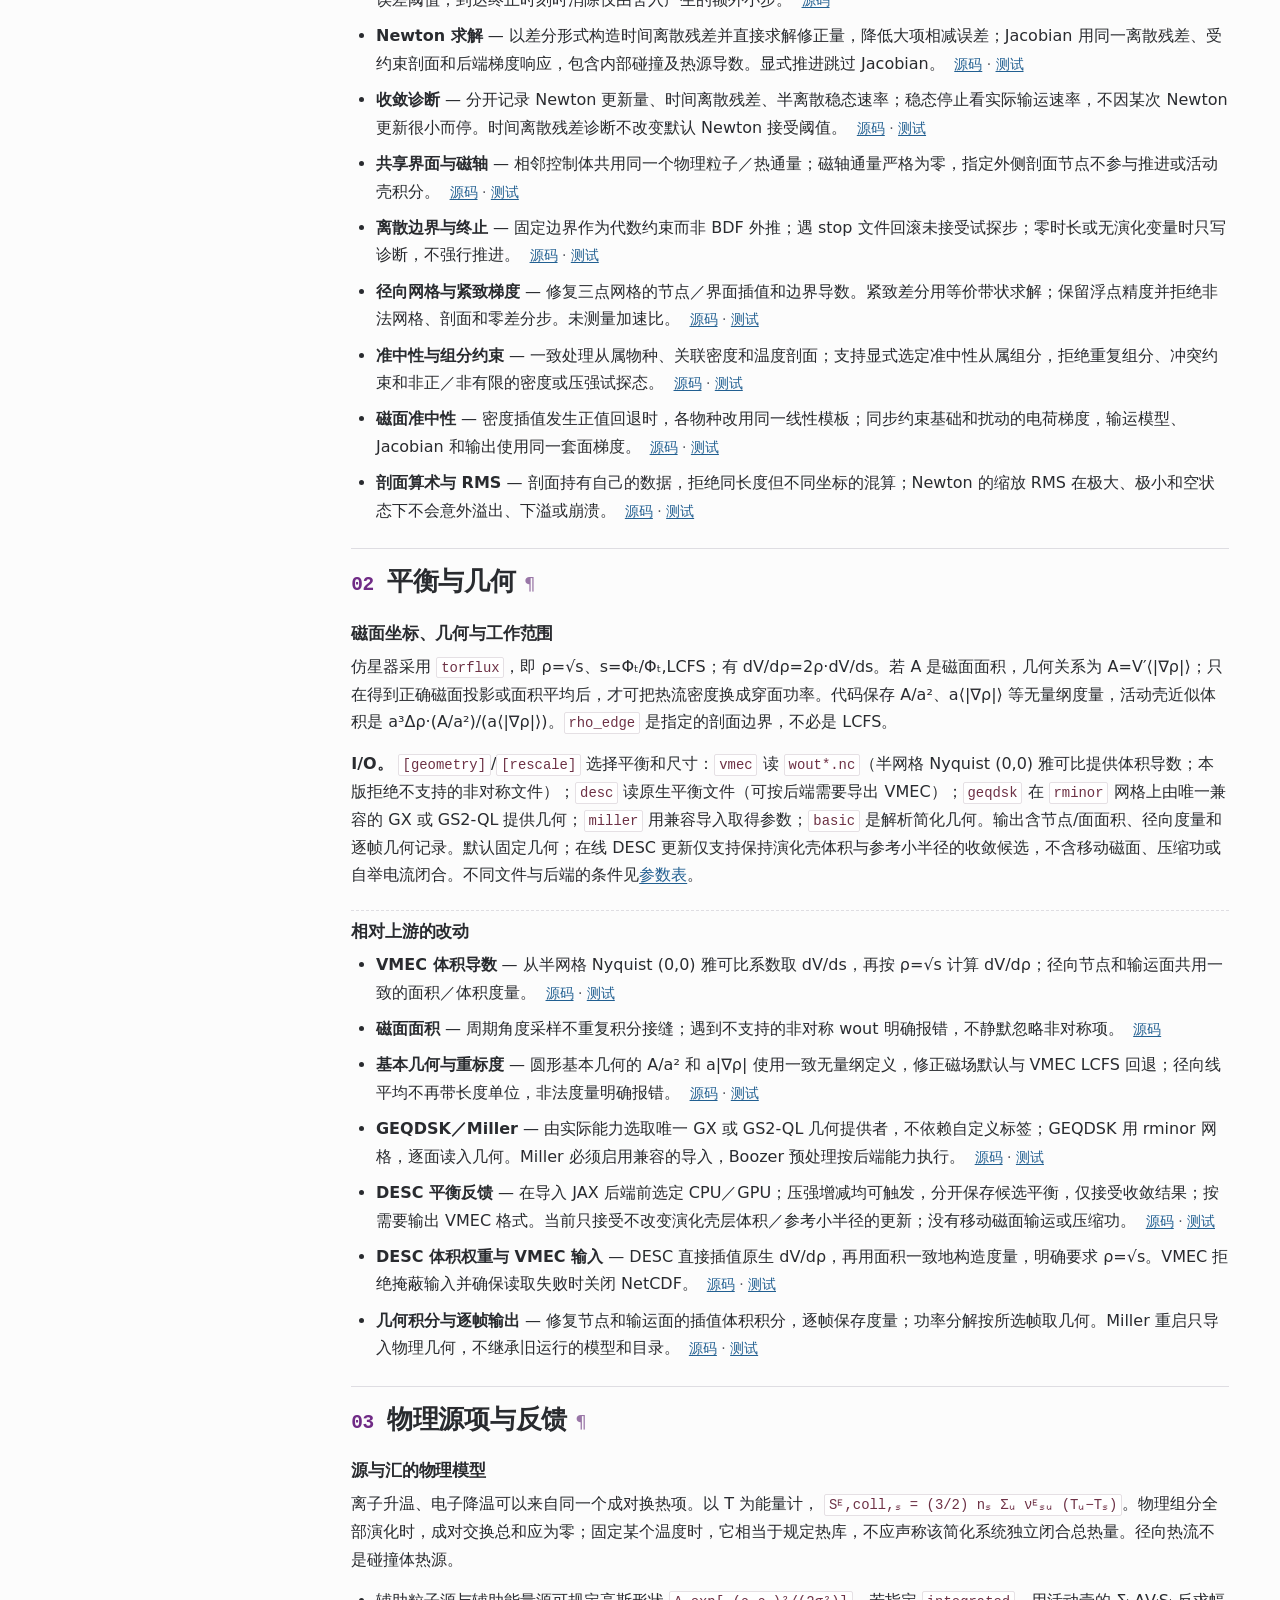
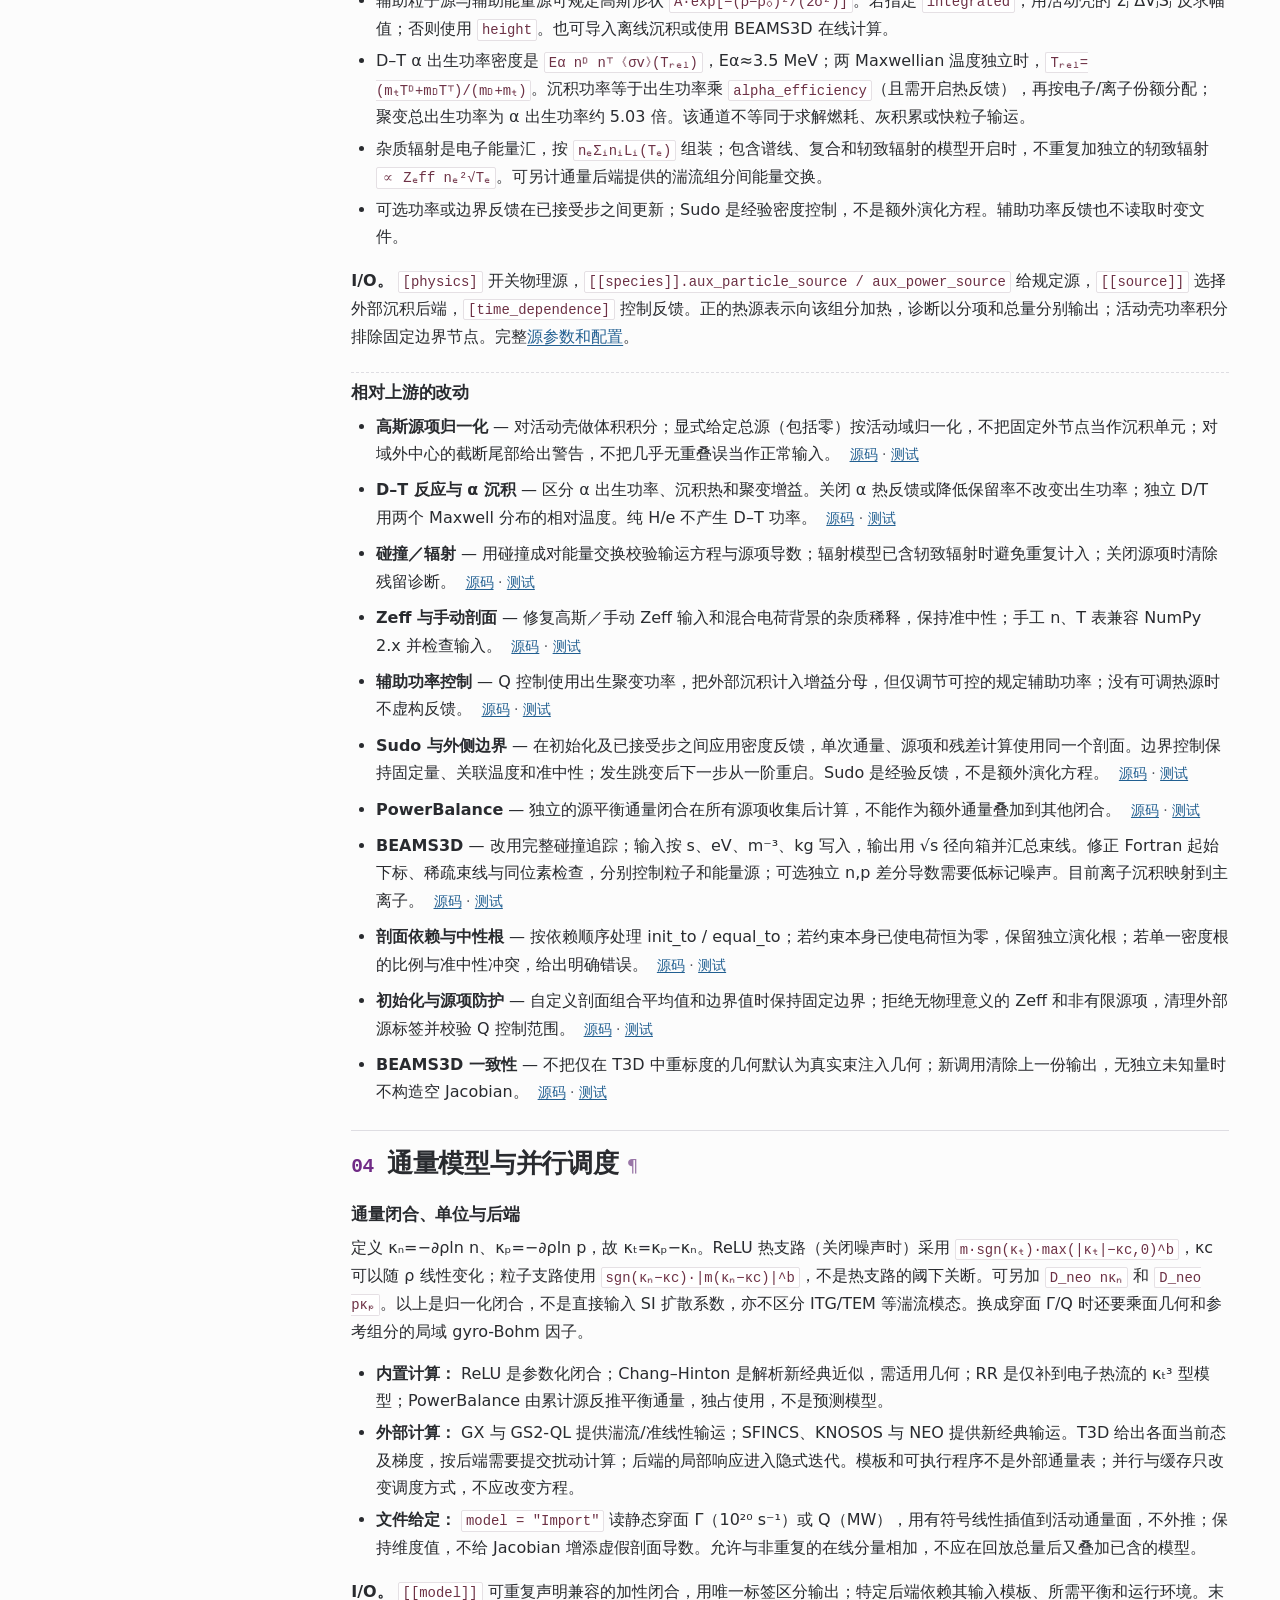
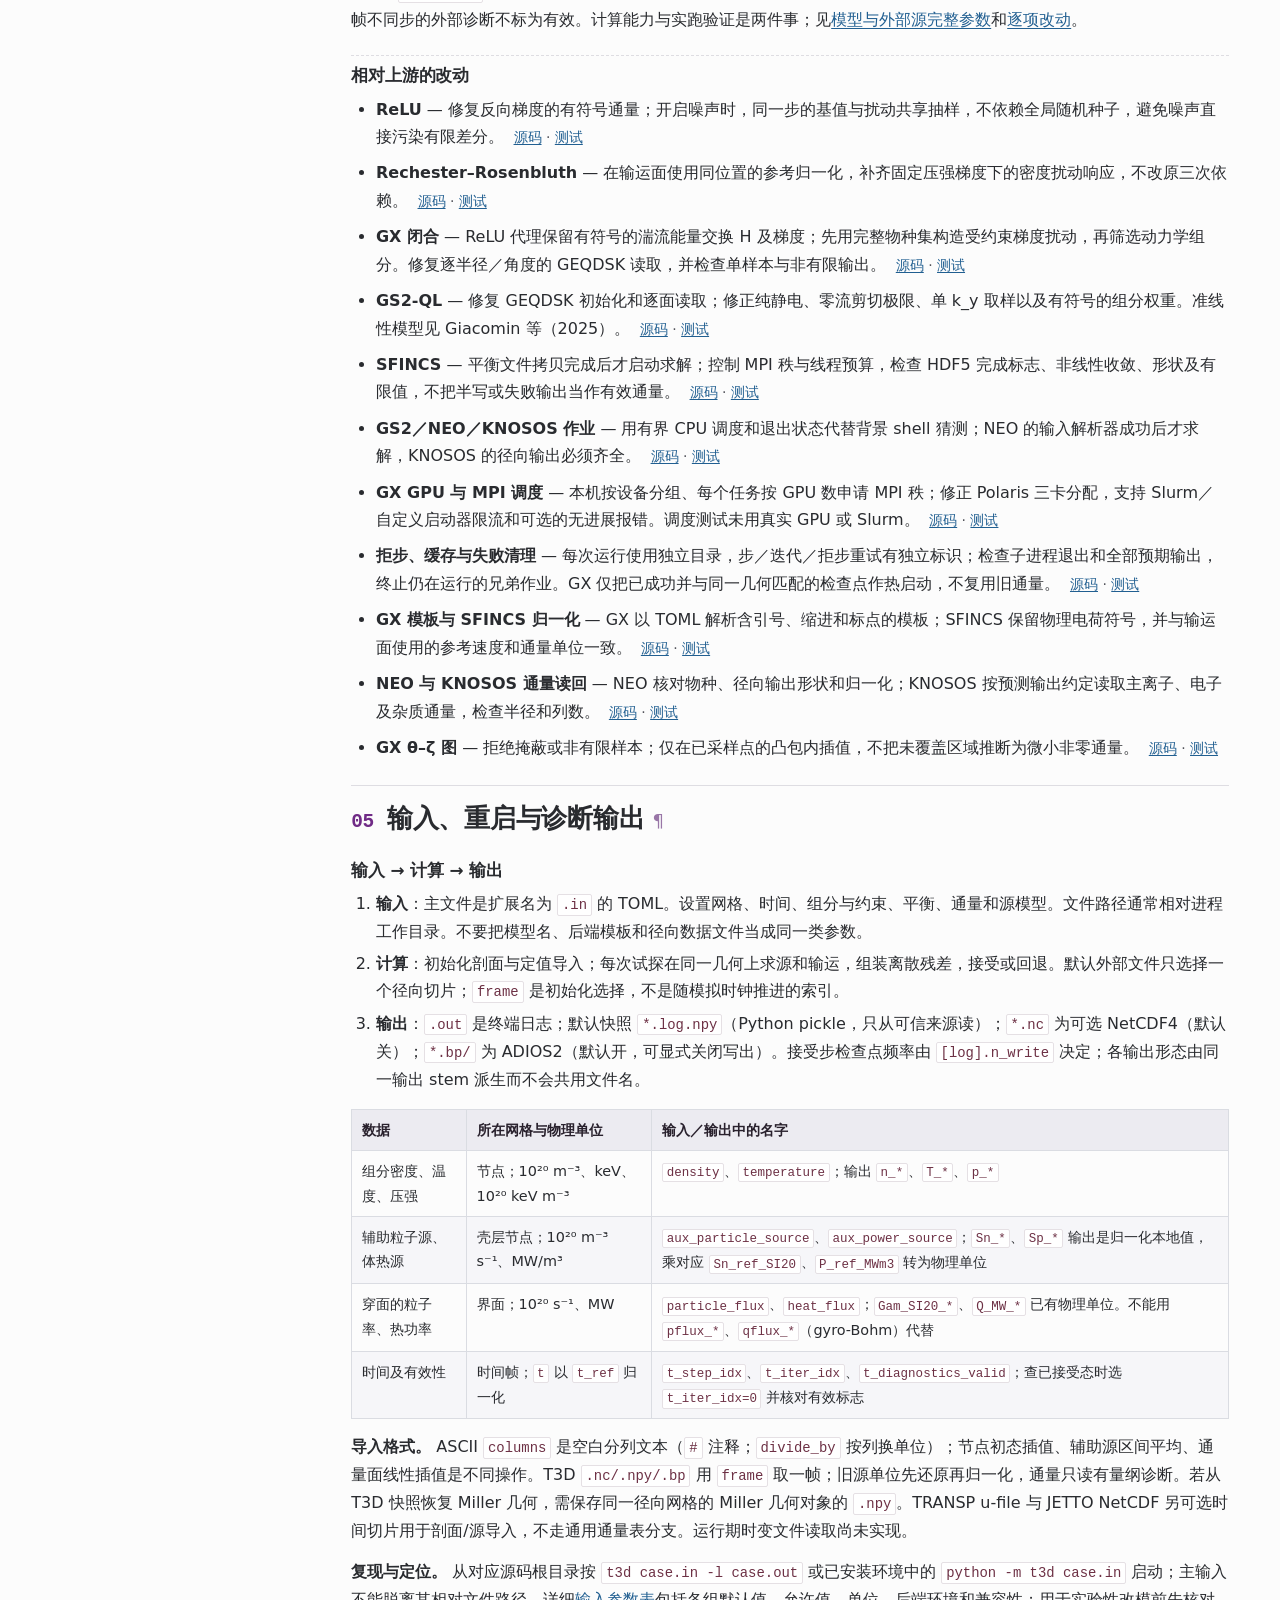
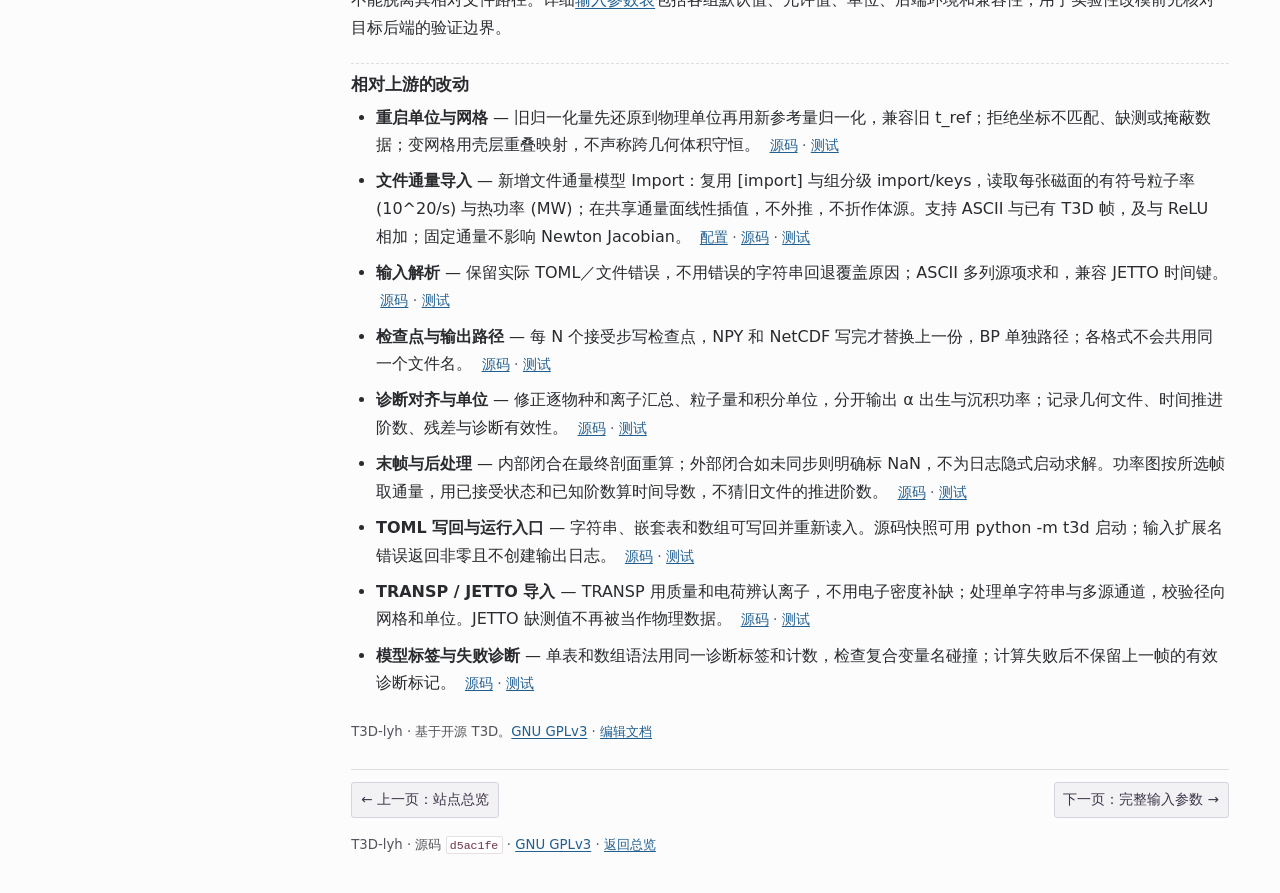
==== commit 5553ccf8: "Adopt Read the Docs-style navigation for T3D sites" ====
--- a/Source-Code/index.html
+++ b/Source-Code/index.html
@@ -3,41 +3,36 @@
 <head>
   <meta charset="utf-8">
   <meta name="viewport" content="width=device-width, initial-scale=1">
-  <meta name="description" content="T3D-lyh 源码手册：径向输运方程、源汇与通量模型、I/O 和完整输入参数、逐项改动。">
+  <meta name="description" content="T3D-lyh · T3D-lyh 源码手册">
   <link rel="canonical" href="https://yihui-l.github.io/T3D-websites/Source-Code/">
-  <title>T3D-lyh · 源码手册</title>
+  <title>T3D-lyh 源码手册 · 文档</title>
   <link rel="stylesheet" href="styles.css">
-  <script src="search.js" defer></script>
+  <script defer src="search.js"></script>
+  <script defer src="docs-ui.js"></script>
 </head>
 <body>
 <a class="skip-link" href="#main">跳到正文</a>
-<header class="site-header">
-  <div class="topbar">
-    <a class="brand" href="#top">
-      <svg class="brand-mark" viewBox="0 0 40 40" width="36" height="36" aria-hidden="true" fill="none" stroke="currentColor">
-        <ellipse cx="20" cy="20" rx="16" ry="9" transform="rotate(-30 20 20)"></ellipse>
-        <ellipse cx="20" cy="20" rx="12" ry="6.5" transform="rotate(-30 20 20)"></ellipse>
-        <ellipse cx="20" cy="20" rx="7.9" ry="4" transform="rotate(-30 20 20)"></ellipse>
-      </svg>
-      <span>T3D-lyh</span>
-    </a>
-    <nav aria-label="站点导航">
-      <a href="home.html">站点总览</a>
-      <a href="https://github.com/Yihui-L/T3D-websites/tree/main/Source-Code/T3D-lyh">GitHub 源码</a>
-      <a href="parameters.html">输入参数</a>
-      <a href="../W7X-ReLU-lyh/">W7-X 算例</a>
-    </nav>
-  </div>
-</header>
-<div class="shell" id="top">
-  <aside class="sidebar">
-    <nav aria-label="本页目录">
-      <p>章节目录</p>
-      <ol><li><a href="#transport"><span>01</span> 输运方程与数值求解</a></li><li><a href="#geometry"><span>02</span> 平衡与几何</a></li><li><a href="#physics"><span>03</span> 物理源项与反馈</a></li><li><a href="#closures"><span>04</span> 通量模型与并行调度</a></li><li><a href="#io"><span>05</span> 输入、重启与诊断输出</a></li></ol>
-    </nav>
-  </aside>
-  <main class="content" id="main">
-    <div class="hero">
+<div class="doc-mobile">
+  <button type="button" data-doc-toggle aria-controls="doc-sidebar" aria-expanded="false" hidden>☰ 目录</button>
+  <a href="home.html">T3D-lyh</a>
+</div>
+<aside class="doc-sidebar sidebar" id="doc-sidebar" aria-label="文档侧栏">
+  <div class="side-head">
+    <a href="home.html" class="side-brand"><svg viewBox="0 0 40 40" fill="none" stroke="currentColor" stroke-width="1.6" aria-hidden="true"><ellipse cx="20" cy="20" rx="16" ry="9" transform="rotate(-30 20 20)"/><ellipse cx="20" cy="20" rx="12" ry="6.5" transform="rotate(-30 20 20)"/><ellipse cx="20" cy="20" rx="7.9" ry="4" transform="rotate(-30 20 20)"/></svg>T3D-lyh</a>
+    <p class="side-version">d5ac1fe · 源码与算例</p>
+    <form class="side-search" role="search" action="search.html" method="get">
+      <input type="search" name="q" placeholder="搜索文档" aria-label="搜索全部文档" required>
+    </form>
+  </div>
+  <nav class="side-toc" aria-label="分组导航"><p>文档</p><ul><li><a href="home.html">站点总览</a></li><li><a href="./" aria-current="page">T3D-lyh 源码手册</a></li><li><a href="parameters.html">完整输入参数</a></li></ul><p>本页目录</p><ul><li><a href="#transport">输运方程与数值求解</a></li><li><a href="#geometry">平衡与几何</a></li><li><a href="#physics">物理源项与反馈</a></li><li><a href="#closures">通量模型与并行调度</a></li><li><a href="#io">输入、重启与诊断输出</a></li></ul><p>验证与源码</p><ul><li><a href="../W7X-ReLU-lyh/">W7-X ReLU 离子热输运</a></li><li><a href="SOURCE_VERSION.md">维护版版本记录</a></li><li><a href="https://github.com/Yihui-L/T3D-websites/tree/main/Source-Code/T3D-lyh">GitHub 源码快照</a></li><li><a href="https://t3d.readthedocs.io/en/latest/">上游 T3D 文档</a></li></ul></nav>
+</aside>
+<div class="doc-body" id="top">
+  <div class="doc-sheet">
+    <nav class="crumbs" aria-label="面包屑"><ol><li><a href="home.html">文档</a></li><li aria-current="page">T3D-lyh 源码手册</li></ol><a href="https://github.com/Yihui-L/T3D-websites/blob/main/Source-Code/README.md">查看页面源文件</a></nav>
+    <nav class="page-turn top" aria-label="顶部前后页"><a href="home.html" rel="prev">← 上一页：站点总览</a><a href="parameters.html" rel="next" class="doc-next">下一页：完整输入参数 →</a></nav>
+    <main class="document" id="main">
+      <p class="doc-kind">源码手册</p>
+      <div class="hero">
       <p class="kicker">TRINITY3D · 径向输运求解器</p>
       <h1>T3D-lyh 源码手册</h1>
       <p>T3D 用平衡几何、粒子与能量源项及径向通量闭合推进一维输运。五个模块分别说明物理方程、输入输出、实现边界和相对上游 v0.1.0 的改动。</p>
@@ -49,14 +44,15 @@
         <a href="https://github.com/Yihui-L/T3D-websites/blob/main/Source-Code/SOURCE_VERSION.md">版本记录</a>
       </div>
     </div>
-    <form class="toolbar" role="search">
+    <nav class="doc-toc" aria-label="页内导航"><p class="toc-label">本页目录</p><ul><li><a href="#transport">输运方程与数值求解</a></li><li><a href="#geometry">平衡与几何</a></li><li><a href="#physics">物理源项与反馈</a></li><li><a href="#closures">通量模型与并行调度</a></li><li><a href="#io">输入、重启与诊断输出</a></li></ul></nav>
+<form class="toolbar" role="search">
       <label for="search">搜索修改条目</label>
       <input id="search" type="search" placeholder="例如 BDF2、SFINCS、网格" autocomplete="off">
       <output id="search-status" for="search" role="status" aria-live="polite"></output>
     </form>
 
 <section id="transport" class="topic" aria-labelledby="transport-title">
-  <h2 id="transport-title"><span>01</span> 输运方程与数值求解</h2>
+  <h2 id="transport-title"><span>01</span> 输运方程与数值求解<a href="#transport" class="headerlink" aria-label="本段链接">¶</a></h2>
   <div class="module-guide">
 <h3>控制方程与离散</h3>
 <p>令 ρ 为径向磁通面标签，V(ρ) 为包围体积，V′=dV/dρ。组分 s 的未知量是粒子密度 nₛ 和热压 pₛ=nₛTₛ（T 按能量计）。用穿过整张磁面的向外粒子率 Γₛ 和热功率 Qₛ 写磁面平均方程：</p>
@@ -93,7 +89,7 @@
   </ul>
 </section>
 <section id="geometry" class="topic" aria-labelledby="geometry-title">
-  <h2 id="geometry-title"><span>02</span> 平衡与几何</h2>
+  <h2 id="geometry-title"><span>02</span> 平衡与几何<a href="#geometry" class="headerlink" aria-label="本段链接">¶</a></h2>
   <div class="module-guide">
 <h3>磁面坐标、几何与工作范围</h3>
 <p>仿星器采用 <code>torflux</code>，即 ρ=√s、s=Φₜ/Φₜ,LCFS；有 dV/dρ=2ρ·dV/ds。若 A 是磁面面积，几何关系为 A=V′⟨|∇ρ|⟩；只在得到正确磁面投影或面积平均后，才可把热流密度换成穿面功率。代码保存 A/a²、a⟨|∇ρ|⟩ 等无量纲度量，活动壳近似体积是 a³Δρ·(A/a²)/(a⟨|∇ρ|⟩)。<code>rho_edge</code> 是指定的剖面边界，不必是 LCFS。</p>
@@ -116,7 +112,7 @@
   </ul>
 </section>
 <section id="physics" class="topic" aria-labelledby="physics-title">
-  <h2 id="physics-title"><span>03</span> 物理源项与反馈</h2>
+  <h2 id="physics-title"><span>03</span> 物理源项与反馈<a href="#physics" class="headerlink" aria-label="本段链接">¶</a></h2>
   <div class="module-guide">
 <h3>源与汇的物理模型</h3>
 <p>离子升温、电子降温可以来自同一个成对换热项。以 T 为能量计， <code>Sᴱ,coll,ₛ = (3/2) nₛ Σᵤ νᴱₛᵤ (Tᵤ−Tₛ)</code>。物理组分全部演化时，成对交换总和应为零；固定某个温度时，它相当于规定热库，不应声称该简化系统独立闭合总热量。径向热流不是碰撞体热源。</p>
@@ -152,7 +148,7 @@
   </ul>
 </section>
 <section id="closures" class="topic" aria-labelledby="closures-title">
-  <h2 id="closures-title"><span>04</span> 通量模型与并行调度</h2>
+  <h2 id="closures-title"><span>04</span> 通量模型与并行调度<a href="#closures" class="headerlink" aria-label="本段链接">¶</a></h2>
   <div class="module-guide">
 <h3>通量闭合、单位与后端</h3>
 <p>定义 κₙ=−∂ρln n、κₚ=−∂ρln p，故 κₜ=κₚ−κₙ。ReLU 热支路（关闭噪声时）采用 <code>m·sgn(κₜ)·max(|κₜ|−κc,0)^b</code>，κc 可以随 ρ 线性变化；粒子支路使用 <code>sgn(κₙ−κc)·|m(κₙ−κc)|^b</code>，不是热支路的阈下关断。可另加 <code>D_neo nκₙ</code> 和 <code>D_neo pκₚ</code>。以上是归一化闭合，不是直接输入 SI 扩散系数，亦不区分 ITG/TEM 等湍流模态。换成穿面 Γ/Q 时还要乘面几何和参考组分的局域 gyro-Bohm 因子。</p>
@@ -187,7 +183,7 @@
   </ul>
 </section>
 <section id="io" class="topic" aria-labelledby="io-title">
-  <h2 id="io-title"><span>05</span> 输入、重启与诊断输出</h2>
+  <h2 id="io-title"><span>05</span> 输入、重启与诊断输出<a href="#io" class="headerlink" aria-label="本段链接">¶</a></h2>
   <div class="module-guide">
 <h3>输入 → 计算 → 输出</h3>
 <ol>
@@ -225,7 +221,10 @@
 <footer class="site-footer">
   T3D-lyh · 基于开源 T3D。<a href="GPL-3.0.txt">GNU GPLv3</a> · <a href="https://github.com/Yihui-L/T3D-websites/blob/main/Source-Code/README.md">编辑文档</a>
 </footer>
-  </main>
+    </main>
+    <nav class="page-turn bottom" aria-label="底部前后页"><a href="home.html" rel="prev">← 上一页：站点总览</a><a href="parameters.html" rel="next" class="doc-next">下一页：完整输入参数 →</a></nav>
+    <footer class="doc-footer">T3D-lyh · 源码 <code>d5ac1fe</code> · <a href="GPL-3.0.txt">GNU GPLv3</a> · <a href="home.html">返回总览</a></footer>
+  </div>
 </div>
 </body>
 </html>
--- a/Source-Code/styles.css
+++ b/Source-Code/styles.css
@@ -1,211 +1,136 @@
-/* T3D-lyh reference manual */
+/* T3D documentation shell, inspired by the Read the Docs layout. */
 :root {
-  color-scheme: light;
-  --ink: #172840;
-  --muted: #465d74;
-  --navy: #112e4c;
-  --teal: #096d66;
-  --link: #075852;
-  --line: #d8e3eb;
-  --wash: #ebf7f5;
-  --pad: clamp(1rem, 3vw, 2.1rem);
-  --width: 1330px;
-  --header: 64px;
-  --sans: -apple-system, BlinkMacSystemFont, "Segoe UI", "PingFang SC", "Microsoft YaHei",
-    "Hiragino Sans GB", "Noto Sans CJK SC", system-ui, sans-serif;
-  --mono: ui-monospace, "SFMono-Regular", Consolas, "Liberation Mono", monospace;
+  color-scheme: light; --side: #4b006e; --side-head: #3c4142; --side-hover: #370050;
+  --ink: #292b2f; --body: #fcfcfc; --link: #215f91; --line: #dedde2; --muted: #53545b;
+  --soft: #f1f3f6; --pale: #f5f0f9; --rail: 300px; --pad: clamp(1rem, 4vw, 3.2rem);
+  --sans: system-ui, -apple-system, "Segoe UI", "PingFang SC", "Microsoft YaHei", sans-serif;
+  --title: Georgia, "Songti SC", "Noto Serif CJK SC", "SimSun", serif;
+  --mono: ui-monospace, SFMono-Regular, Consolas, "Liberation Mono", monospace;
 }
 *, *::before, *::after { box-sizing: border-box; }
 [hidden] { display: none !important; }
-html { scroll-padding-top: calc(var(--header) + 18px); }
-body { margin: 0; background: #fbfcfe; color: var(--ink); font: 16px/1.73 var(--sans); }
-a { color: var(--link); text-underline-offset: .18em; }
-a:hover { color: var(--navy); text-decoration-thickness: .13em; }
-:focus-visible { outline: 3px solid #047c74; outline-offset: 4px; border-radius: 3px; }
-h1, h2, h3, p { margin-top: 0; }
-h1, h2, h3 { line-height: 1.3; }
+html { scroll-padding-top: 1.2rem; }
+body { margin: 0; background: var(--body); color: var(--ink); font: 16px/1.72 var(--sans); }
+a { color: var(--link); text-underline-offset: .16em; }
+a:hover { color: #183e60; }
+:focus-visible { outline: 3px solid #ae6204; outline-offset: 3px; }
+h1,h2,h3,h4 { line-height: 1.34; letter-spacing: -.01em; overflow-wrap: anywhere; }
+h1,h2 { font-family: var(--title); font-weight: 700; }
+h1 { margin: 1rem 0 .88rem; font-size: clamp(1.92rem, 3.8vw, 2.63rem); }
+h2 { margin: 0 0 .8rem; font-size: clamp(1.24rem, 2.2vw, 1.62rem); }
+h3 { margin: 1.35rem 0 .54rem; font-size: 1.05rem; }
+p { margin: 0 0 .87rem; }
+ul,ol { margin: .5rem 0 1rem; padding-inline-start: 1.55em; }
+li + li { margin-top: .28rem; }
 code, pre { font-family: var(--mono); }
-code {
-  font-size: .88em; padding: .11em .29em; border-radius: .23em;
-  background: #edf3f7; color: #173855; overflow-wrap: anywhere;
+code { font-size: .87em; padding: .13em .28em; color: #6d3145; background: #fff; border: 1px solid #e5e0e4; border-radius: 2px; overflow-wrap: anywhere; }
+pre {
+  padding: .85rem .95rem; margin: .8rem 0 1rem; overflow: auto; border: 2px solid var(--side);
+  border-radius: 6px; background: #323232; color: white; font: .88rem/1.6 var(--mono);
 }
-pre {
-  padding: .85rem 1rem; overflow: auto; border: 1px solid var(--line); border-radius: 6px;
-  background: #f5f8fb; font-size: .88rem; line-height: 1.6;
+pre code { color: inherit; padding: 0; border: 0; background: none; font-size: inherit; overflow-wrap: normal; }
+.skip-link { position: fixed; z-index: 30; inset: .55rem auto auto .65rem; transform: translateY(-200%); padding: .45rem .75rem; background: white; }
+.skip-link:focus { transform: none; }
+.doc-mobile { display: none; }
+.doc-sidebar {
+  position: fixed; z-index: 5; inset: 0 auto 0 0; width: var(--rail); overflow-y: auto;
+  background: var(--side); color: #f5ebfa; scrollbar-color: #8d67a5 var(--side);
 }
-pre code { padding: 0; font-size: inherit; background: none; overflow-wrap: normal; }
-.skip, .skip-link {
-  position: fixed; top: .55rem; left: .75rem; z-index: 10; transform: translateY(-200%);
-  padding: .45rem .8rem; background: #fff; color: var(--navy); border: 2px solid var(--teal);
+.side-head { padding: 1.05rem .95rem .95rem; background: var(--side-head); text-align: center; }
+.side-brand { display: inline-flex; align-items: center; gap: .48rem; font-weight: 750; color: white; font-size: 1.13rem; text-decoration: none; }
+.side-brand svg { width: 29px; height: 29px; }
+.side-brand:hover { color: #f3ddff; }
+.side-version { margin: .2rem 0 .65rem; color: #e5dce9; font: .76rem var(--mono); }
+.side-search input {
+  width: 100%; border: 1px solid #bdbbc0; border-radius: 1.25rem;
+  background: white; color: #262229; padding: .42rem .8rem; font: inherit; font-size: .88rem;
 }
-.skip:focus, .skip-link:focus { transform: none; }
-.site-header {
-  position: sticky; top: 0; z-index: 4; min-height: var(--header);
-  background: #fff; border-bottom: 1px solid var(--line);
-}
-.topbar {
-  max-width: var(--width); min-height: var(--header); margin-inline: auto; padding: .65rem var(--pad);
-  display: flex; align-items: center; justify-content: space-between; flex-wrap: wrap; gap: .4rem 1.5rem;
-}
-.brand {
-  display: inline-flex; align-items: center; gap: .53rem; color: var(--navy);
-  font-size: 1.02rem; font-weight: 760; text-decoration: none;
-}
-.brand-mark { display: inline-block; width: 32px; height: 32px; flex: 0 0 32px; color: var(--teal); }
-.topbar nav { display: flex; flex-wrap: wrap; gap: .3rem 1rem; align-items: center; }
-.topbar nav a, .bar-link { font-size: .86rem; font-weight: 650; }
-.shell {
-  display: grid; grid-template-columns: minmax(205px, 235px) minmax(0, 1fr); align-items: start;
-  gap: clamp(1.55rem, 4vw, 3.5rem); max-width: var(--width); margin-inline: auto;
-  padding: clamp(1rem, 3vw, 2.4rem) var(--pad) 0;
-}
-.sidebar {
-  position: sticky; top: calc(var(--header) + 1.6rem);
-  max-height: calc(100vh - var(--header) - 3rem); overflow-y: auto; scrollbar-width: thin;
-  border-right: 1px solid var(--line); padding: .2rem .9rem .7rem .13rem;
-}
-.sidebar h2, .sidebar .nav-title {
-  margin: .2rem 0 .6rem .55rem; color: var(--muted); font-size: .78rem; letter-spacing: .13em;
-}
-.sidebar ul, .sidebar ol { list-style: none; margin: 0; padding: 0; }
-.sidebar li + li { margin-top: .12rem; }
-.sidebar a {
-  display: flex; align-items: baseline; gap: .55rem; padding: .42rem .55rem;
-  border-inline-start: 2px solid transparent; border-radius: 3px; color: var(--ink);
-  font-size: .875rem; font-weight: 550; line-height: 1.45; text-decoration: none;
-}
-.sidebar a:hover, .sidebar a:focus-visible, .sidebar a[aria-current] {
-  background: var(--wash); border-inline-start-color: var(--teal); color: var(--link);
-}
-.sidebar a b, .sidebar a .number, .sidebar a .num { color: var(--teal); font: 650 .73rem/1.35 var(--mono); }
-.content { min-width: 0; padding-bottom: 1.2rem; }
-.hero {
-  position: relative; isolation: isolate; overflow: hidden; margin-bottom: clamp(1.35rem, 3vw, 2.5rem);
-  padding: clamp(1.3rem, 4vw, 2.95rem); border-radius: 8px;
-  background: linear-gradient(111deg, #112c49 20%, #163953 66%, #0f5559 100%); color: #eff8fa;
-}
-.hero::before, .hero::after {
-  content: ""; position: absolute; z-index: -1; right: -2%; top: 10%; width: min(41%, 318px); aspect-ratio: 1.56;
-  border: 1px solid #76d7ca44; border-radius: 50%; transform: rotate(-32deg);
-  box-shadow: 0 0 0 12px #76d7ca22, 0 0 0 26px #76d7ca19, 0 0 0 40px #76d7ca12;
-}
-.hero::after { right: 1%; top: 23%; width: min(29%, 219px); box-shadow: none; }
-.hero .contours { display: none; }
-.kicker, .eyebrow { margin: 0 0 .65rem; color: #b1efdf; font-size: .76rem; font-weight: 730; letter-spacing: .11em; }
-.hero h1 { margin: 0 0 .82rem; font-size: clamp(1.95rem, 5.1vw, 3.6rem); font-weight: 770; letter-spacing: -.035em; }
-.hero p { max-width: 65ch; }
-.hero code { background: #ffffff22; color: #f1fcff; }
-.hero a { color: #e8fff9; }
-.facts, .actions { display: flex; flex-wrap: wrap; gap: .53rem; }
-.facts { margin: 1.14rem 0 1rem; padding: 0; list-style: none; font-size: .83rem; }
-.facts > * {
-  margin: 0; padding: .27rem .52rem; border: 1px solid #bfe5e877; border-radius: 4px;
-  background: #0d243b66; color: #f0f8fb;
-}
-.facts dt, .facts dd { display: inline; margin: 0; }
-.facts dt { color: #c9e9ec; }
-.actions { margin-top: .95rem; }
-.actions a {
-  display: inline-flex; align-items: center; min-height: 38px; padding: .31rem .66rem; border: 1px solid #a9dedd;
-  border-radius: 5px; background: #0d243b55; color: #fff; font-size: .86rem; font-weight: 650; text-decoration: none;
-}
-.actions a:hover { background: #e5f8f3; color: #0a4144; }
-.hero :focus-visible { outline-color: #a4ede2; }
-.toolbar {
-  display: flex; flex-wrap: wrap; align-items: center; justify-content: space-between;
-  gap: .45rem .9rem; margin-bottom: 1rem; padding: .7rem 0; border-bottom: 1px solid var(--line);
-}
-.toolbar h2, .toolbar p { margin: 0; }
-.toolbar h2 { font-size: 1.2rem; }
-.toolbar label, .toolbar [role="status"], .ref { color: var(--muted); font-size: .86rem; }
-.toolbar input[type="search"] {
-  min-width: min(100%, 16rem); max-width: 100%; padding: .52rem .7rem; border: 1px solid #9eb2c4;
-  border-radius: 5px; background: #fff; color: var(--ink); font: inherit; font-size: .89rem;
-}
-.topic {
-  margin: 0 0 1rem; padding: clamp(1rem, 2.5vw, 1.55rem) clamp(1rem, 2.8vw, 1.75rem);
-  border: 1px solid var(--line); border-radius: 8px; background: #fff; overflow-wrap: break-word;
-}
-.topic h2 { font-size: clamp(1.26rem, 2.1vw, 1.65rem); margin-bottom: .8rem; }
-.topic-number, .topic h2 .number, .topic h2 .num, .section-no {
-  display: inline-block; margin-inline-end: .45em; color: var(--teal); font: 750 .78em/1 var(--mono);
-}
-.topic h3 { margin: 1.2rem 0 .43rem; font-size: 1.04rem; }
-.topic :last-child { margin-bottom: 0; }
-.changes { margin: 0; padding-inline-start: 1.25em; }
-.changes > li { padding-inline-start: .16em; }
-.changes li::marker { color: var(--teal); }
-.changes > li + li { margin-top: .56rem; }
-.changes > li > strong { color: var(--navy); font-weight: 730; }
-.ref { display: block; margin-top: .63rem; }
-li .ref { display: inline; margin-inline-start: .35em; }
-.notice {
-  margin: .95rem 0; padding: .63rem .8rem; border-inline-start: 3px solid var(--teal);
-  background: var(--wash); color: #173d47; font-size: .91rem;
-}
-.table-scroll { margin-block: .8rem; overflow-x: auto; }
-.comparison, .table-scroll table {
-  width: 100%; border-collapse: collapse; font-size: .9rem; font-variant-numeric: tabular-nums;
-}
-.comparison th, .comparison td, .table-scroll th, .table-scroll td {
-  padding: .48rem .65rem; border-bottom: 1px solid var(--line); text-align: start; vertical-align: baseline;
-}
-.comparison thead, .table-scroll thead { background: #eff5f8; color: var(--navy); }
-.comparison caption, .table-scroll caption { padding-bottom: .4rem; color: var(--muted); text-align: start; }
+.side-toc { padding: .48rem 0 1.4rem; }
+.side-toc p { margin: .82rem .94rem .25rem; color: #d9b7ef; font-size: .78rem; font-weight: 760; letter-spacing: .11em; }
+.side-toc ul { list-style: none; padding: 0; margin: 0; }
+.side-toc li { margin: 0; }
+.side-toc a, .side-toc summary { display: block; padding: .36rem .94rem; color: #f4ecf8; text-decoration: none; font-size: .865rem; line-height: 1.42; }
+.side-toc a:hover, .side-toc summary:hover { color: white; background: var(--side-hover); }
+.side-toc a[aria-current="page"], .side-toc a[aria-current="location"] { background: #f2ecf6; color: #371447; font-weight: 700; }
+.side-toc details { margin-top: .26rem; }
+.side-toc details summary { display: list-item; cursor: pointer; color: #ead6f3; }
+.side-toc details ul a { padding-inline-start: 1.55rem; font-size: .82rem; }
+.side-toc code { font-size: inherit; border: 0; background: none; padding: 0; color: inherit; }
+.doc-body { margin-inline-start: var(--rail); }
+.doc-sheet { width: min(100%, 1200px); min-width: 0; padding: 1.5rem var(--pad) 2.3rem; }
+.crumbs { display: flex; gap: .45rem 1rem; flex-wrap: wrap; justify-content: space-between; align-items: center; font-size: .85rem; padding-bottom: .7rem; border-bottom: 1px solid var(--line); color: var(--muted); }
+.crumbs ol { padding: 0; margin: 0; list-style: none; display: flex; flex-wrap: wrap; gap: .32rem; align-items: center; }
+.crumbs li { margin: 0; }
+.crumbs li+li::before { content: "/"; margin: 0 .35em 0 .1em; color: #65656e; }
+.crumbs a { text-decoration: none; }
+.crumbs a:hover { text-decoration: underline; }
+.doc-kind { margin: 1.25rem 0 -.65rem; color: #5e287a; font-size: .79rem; font-weight: 730; letter-spacing: .09em; }
+.hero, .topic { padding: 0; border: 0; background: transparent; }
+.hero { margin-bottom: 1.35rem; }
+.hero h1 { margin-top: .9rem; }
+.hero .kicker, .hero .label, .topic .label { display: none; }
+.hero .facts, .hero .version { color: var(--muted); margin: .75rem 0; }
+.hero .facts { list-style: none; padding: 0; }
+.hero .facts li, .hero .version span { display: inline-block; margin: 0 .9em .2em 0; }
+.hero .actions { display: flex; flex-wrap: wrap; gap: .1rem 1rem; font-size: .92rem; }
+.topic { margin: 1.5rem 0; padding-top: 1rem; border-top: 1px solid var(--line); }
+.topic h2 span { margin-inline-end: .35em; color: #702b86; font: 750 .75em var(--mono); }
+.lead { color: var(--muted); }
+.doc-toc { padding: .65rem .9rem .24rem; margin: 1rem 0 1.4rem; background: #f4f2f7; border: 1px solid #e7e1ec; border-radius: 5px; }
+.doc-toc .toc-label { font-size: .9rem; font-weight: 730; margin-bottom: .3rem; }
+.doc-toc ul { margin-top: .2rem; }
+.headerlink { margin-inline-start: .45em; text-decoration: none; font: 500 .7em var(--sans); color: #6b377f; opacity: .68; }
+.headerlink:hover, .headerlink:focus-visible { opacity: 1; text-decoration: underline; }
+.notice, .note { padding: .65rem .8rem; background: #e6f1f8; border-left: .24rem solid #4179a3; border-radius: 3px; }
+.formula { padding: .75rem; background: var(--pale); border-left: .24rem solid var(--side); overflow-x: auto; }
+.module-guide { margin-bottom: .85rem; }
+.change-title { padding-top: .55rem; border-top: 1px dashed var(--line); }
+.changes > li { margin-bottom: .55rem; }
+.ref { font-size: .87rem; color: var(--muted); margin-inline-start: .32em; }
+.table-scroll,.table-wrap { overflow-x: auto; margin-block: .85rem; }
+table { border-spacing: 0; border-collapse: collapse; width: 100%; font-size: .9rem; font-variant-numeric: tabular-nums; }
+th,td { border: 1px solid #dadce2; text-align: start; padding: .48rem .62rem; vertical-align: top; overflow-wrap: anywhere; }
+thead th { background: #ecebf1; color: #29212d; }
+tbody tr:nth-child(even) { background: #f6f6f9; }
+.parameter-content table { min-width: 510px; }
+.parameter-content td:first-child { min-width: 8.5em; }
 .topic figure { margin: 1rem 0; }
-.topic img { display: block; width: auto; max-width: 100%; height: auto; border-radius: 5px; }
-.topic figcaption { margin-top: .42rem; color: var(--muted); font-size: .84rem; }
-details { margin-block: .78rem; padding: .6rem .75rem; border: 1px solid var(--line); border-radius: 5px; }
-summary { cursor: pointer; font-weight: 690; color: var(--navy); }
-details[open] summary { margin-bottom: .5rem; }
-.site-footer {
-  max-width: var(--width); margin: .4rem auto 0; padding: .78rem var(--pad) 1.35rem;
-  border-top: 1px solid var(--line); color: var(--muted); font-size: .84rem;
-}
-@media (max-width: 755px) {
-  :root { --header: 56px; }
-  html { scroll-padding-top: 12px; }
-  .site-header, .sidebar { position: static; }
-  .shell { grid-template-columns: minmax(0, 1fr); gap: 1rem; }
-  .sidebar { max-height: none; padding: .55rem; border: 1px solid var(--line); border-radius: 6px; background: #fff; }
-  .sidebar ul, .sidebar ol { display: grid; grid-template-columns: repeat(auto-fit, minmax(min(100%, 12rem), 1fr)); gap: .17rem .4rem; }
-  .sidebar li + li { margin-top: 0; }
-  .sidebar a { padding-block: .33rem; }
-  .hero::before, .hero::after { opacity: .46; }
-  .toolbar input[type="search"] { width: min(100%, 24rem); }
-}
-@media (max-width: 380px) {
-  body { font-size: 15px; }
-  .hero, .topic { padding-inline: .85rem; }
-}
-.landing {
-  max-width: 1130px; margin: auto;
-  padding: clamp(1rem, 4vw, 2.8rem) var(--pad) 1rem;
-}
-.landing-grid {
-  display: grid;
-  grid-template-columns: repeat(auto-fit, minmax(min(100%, 22rem), 1fr)); gap: 1rem;
-}
-.module-guide { padding-bottom: .9rem; }
-.topic .change-title { margin: .5rem 0 .8rem; padding-top: .9rem; border-top: 1px solid var(--line); }
-.parameter-content .table-scroll { border-block: 1px solid var(--line); }
-.parameter-content table { min-width: 540px; }
-.parameter-content .param-toolbar { justify-content: start; }
-@media (prefers-reduced-motion: reduce) {
-  *, *::before, *::after { scroll-behavior: auto !important; }
+.topic img { display: block; max-width: 100%; height: auto; border: 1px solid var(--line); }
+figcaption { color: var(--muted); margin-top: .38rem; font-size: .86rem; }
+.metrics { display: grid; grid-template-columns: repeat(auto-fit, minmax(min(100%, 11rem), 1fr)); gap: .5rem 1rem; margin: 1rem 0; padding: .6rem .8rem; background: var(--pale); border-block: 1px solid #e4d9eb; }
+.metrics dt, .metrics span { color: var(--muted); font-size: .82rem; }
+.metrics dd { font-size: 1.12rem; font-weight: 700; margin: .1rem 0; }
+.toolbar { display: flex; align-items: center; flex-wrap: wrap; gap: .45rem .8rem; padding: .55rem 0; }
+.toolbar label { font-weight: 650; font-size: .88rem; }
+.toolbar input { padding: .4rem .6rem; border: 1px solid #a09eab; max-width: 100%; border-radius: 4px; font: inherit; }
+.toolbar output, .search-intro { font-size: .88rem; color: var(--muted); }
+.search-items { padding: 0; list-style: none; }
+.search-items li { border-top: 1px solid var(--line); margin: 0; padding: .65rem 0; }
+.search-items p { margin: .16rem 0 0; font-size: .89rem; color: var(--muted); }
+.page-turn { display: flex; justify-content: space-between; gap: .72rem; align-items: start; flex-wrap: wrap; margin-top: .8rem; }
+.page-turn a { padding: .32rem .55rem; background: #f2f2f5; border: 1px solid #d6d4dd; border-radius: 3px; font-size: .85rem; color: #3e3448; text-decoration: none; }
+.page-turn a:hover { background: #e7dee9; }
+.page-turn .doc-next { margin-inline-start: auto; }
+.page-turn.bottom { border-top: 1px solid var(--line); padding-top: .75rem; margin-top: 1.6rem; }
+.site-footer,.doc-footer { font-size: .83rem; margin: 1rem 0 0; color: var(--muted); }
+@media(max-width: 780px) {
+  html { scroll-padding-top: 3.55rem; }
+  .doc-mobile { display: flex; align-items: center; gap: .6rem; background: var(--side-head); color: white; padding: .55rem var(--pad); min-height: 3rem; }
+  .doc-mobile a { color: white; font-size: .93rem; font-weight: 700; text-decoration: none; }
+  .doc-mobile button { color: white; background: transparent; padding: .28rem .52rem; border-radius: 4px; border: 1px solid #bbb4bd; font: inherit; }
+  .doc-sidebar { position: static; width: auto; max-height: none; }
+  .doc-sidebar .side-head { text-align: start; }
+  .doc-sidebar .side-search { max-width: 32rem; }
+  .doc-body { margin: 0; }
+  .doc-sheet { padding-top: 1rem; }
+  .doc-enhanced .doc-mobile { position: sticky; z-index: 6; top: 0; }
+  .doc-enhanced .doc-sidebar { display: none; position: fixed; z-index: 5; inset: 3rem auto 0 0; width: min(var(--rail), 92vw); box-shadow: .3rem 0 1rem #0003; }
+  .doc-enhanced .doc-sidebar.is-open { display: block; }
 }
 @media print {
-  body { color: #000; background: #fff; font-size: 10.75pt; }
-  .site-header, .sidebar, .toolbar, .actions, .skip, .skip-link { display: none !important; }
-  .shell { display: block; padding: 0; }
-  .hero, .topic, .site-footer { padding: .5rem 0; border: 0; background: #fff; color: #000; }
-  .hero { margin-bottom: .3rem; }
-  .hero::before, .hero::after { display: none; }
-  .hero h1 { font-size: 23pt; margin-bottom: .4rem; }
-  .hero code, .hero a, .hero .kicker, .facts > *, .facts dt { color: #000; background: transparent; }
-  .topic { margin: 0 0 .45rem; }
-  .topic h2, .topic h3 { break-after: avoid; }
-  .topic li { break-inside: avoid; }
-  .table-scroll { overflow: visible; }
-  a { color: inherit; }
+  .doc-sidebar,.doc-mobile,.toolbar,.page-turn,.skip-link { display: none !important; }
+  .doc-body { margin: 0; }
+  .doc-sheet { width: auto; padding: 0; }
+  .topic { break-inside: auto; }
+  pre { color: black; background: white; border: 1px solid #aaa; }
 }
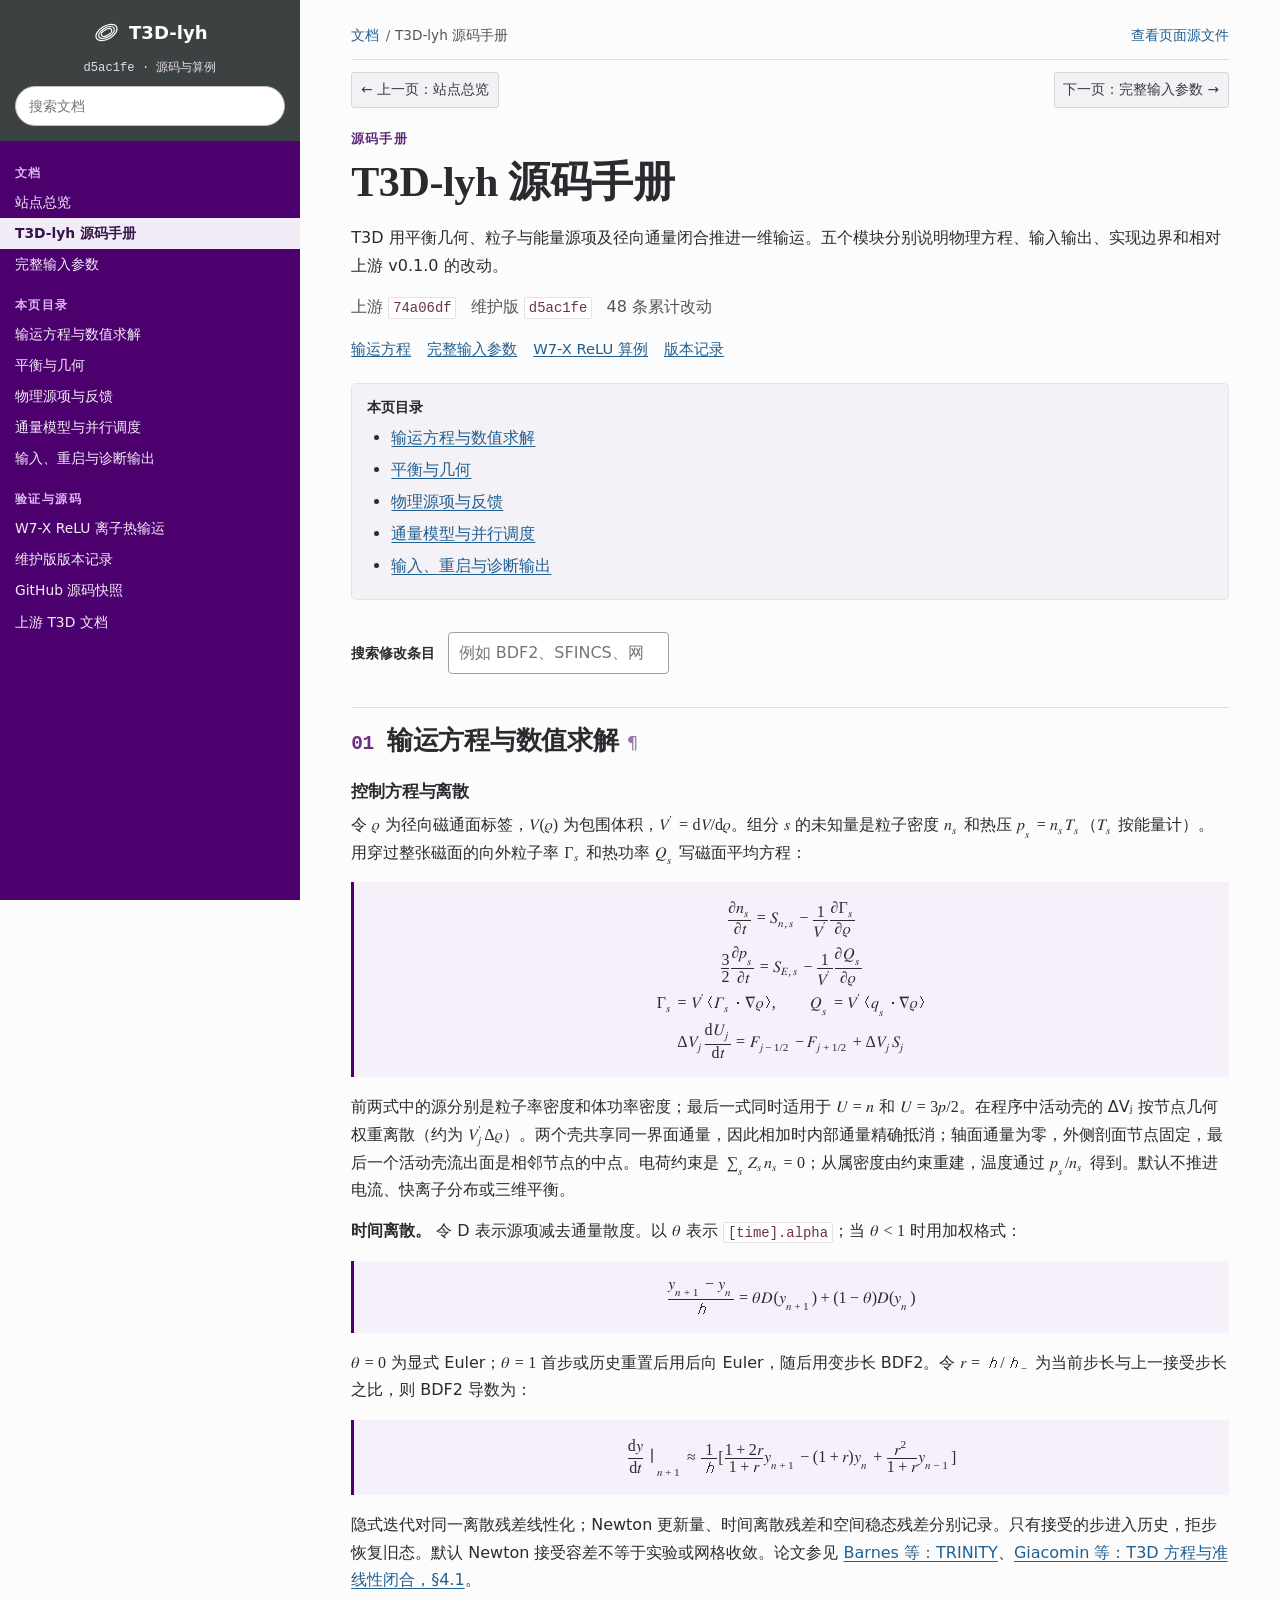
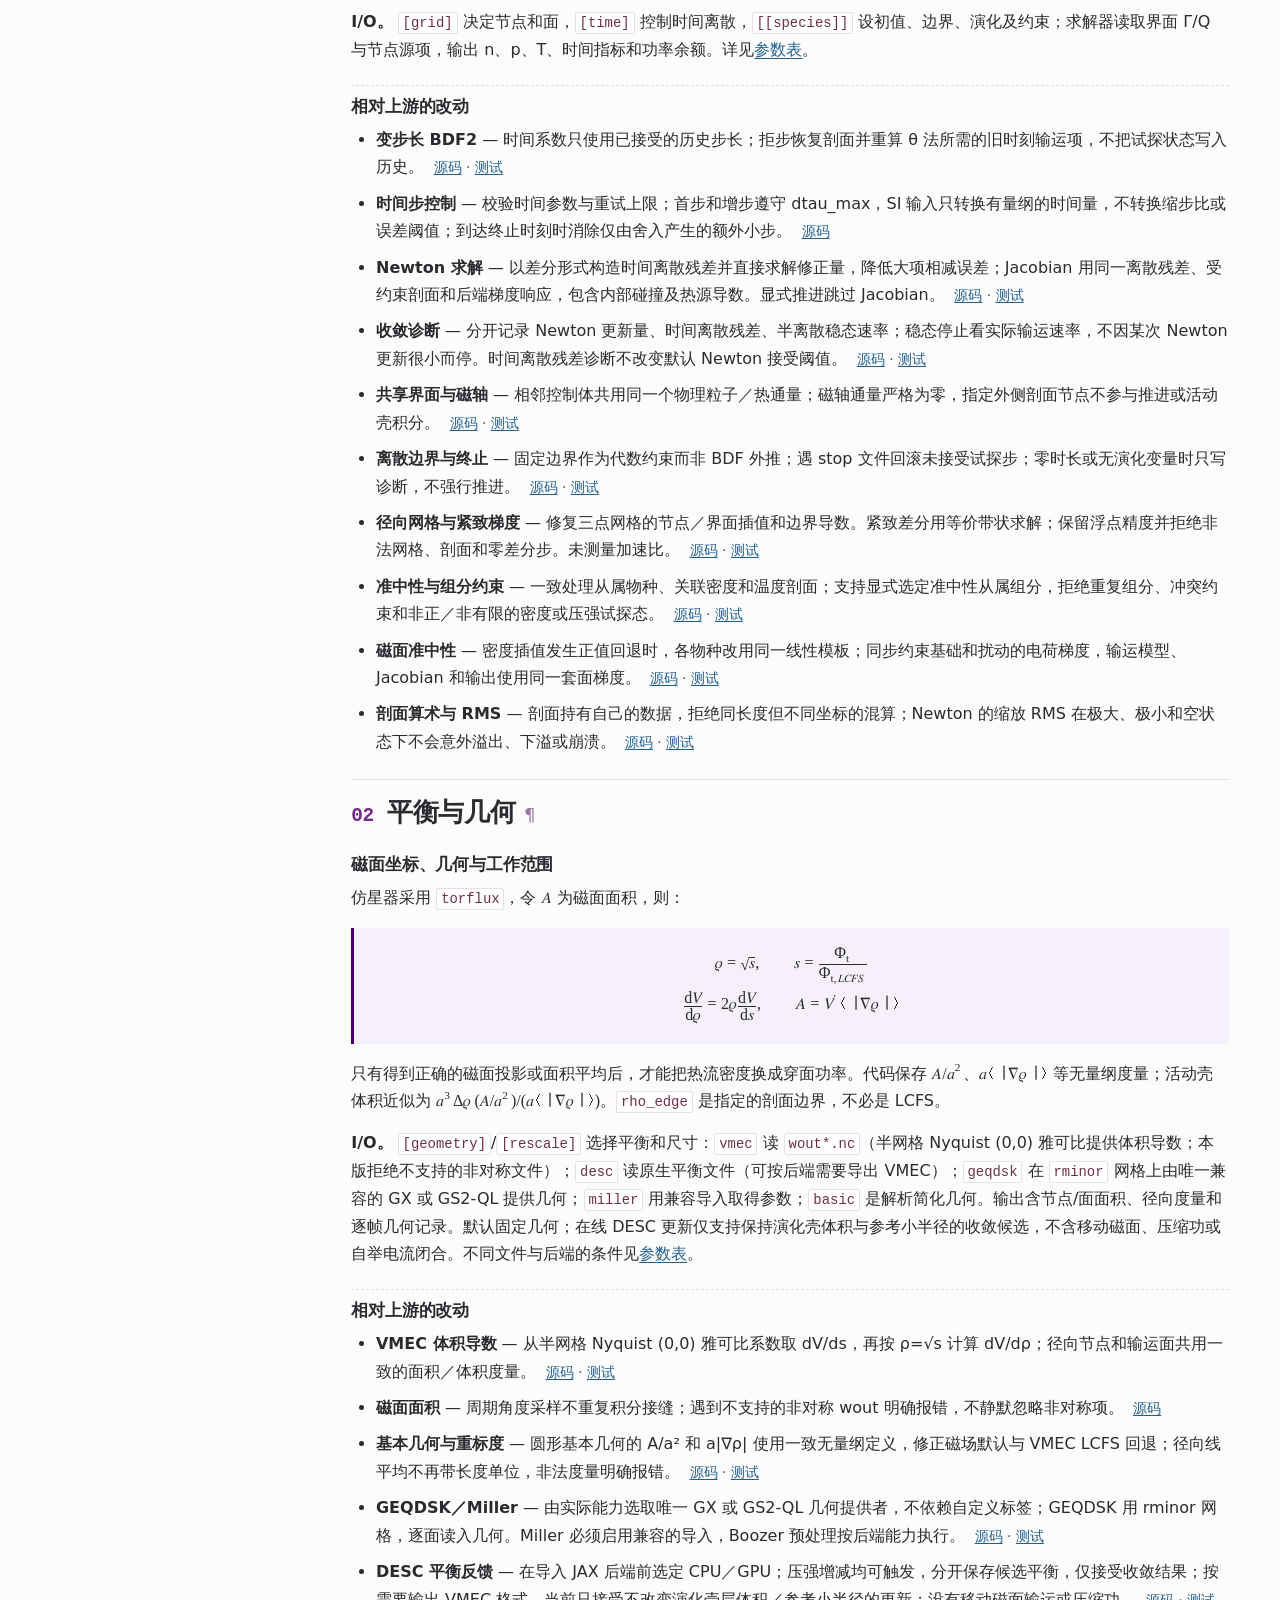
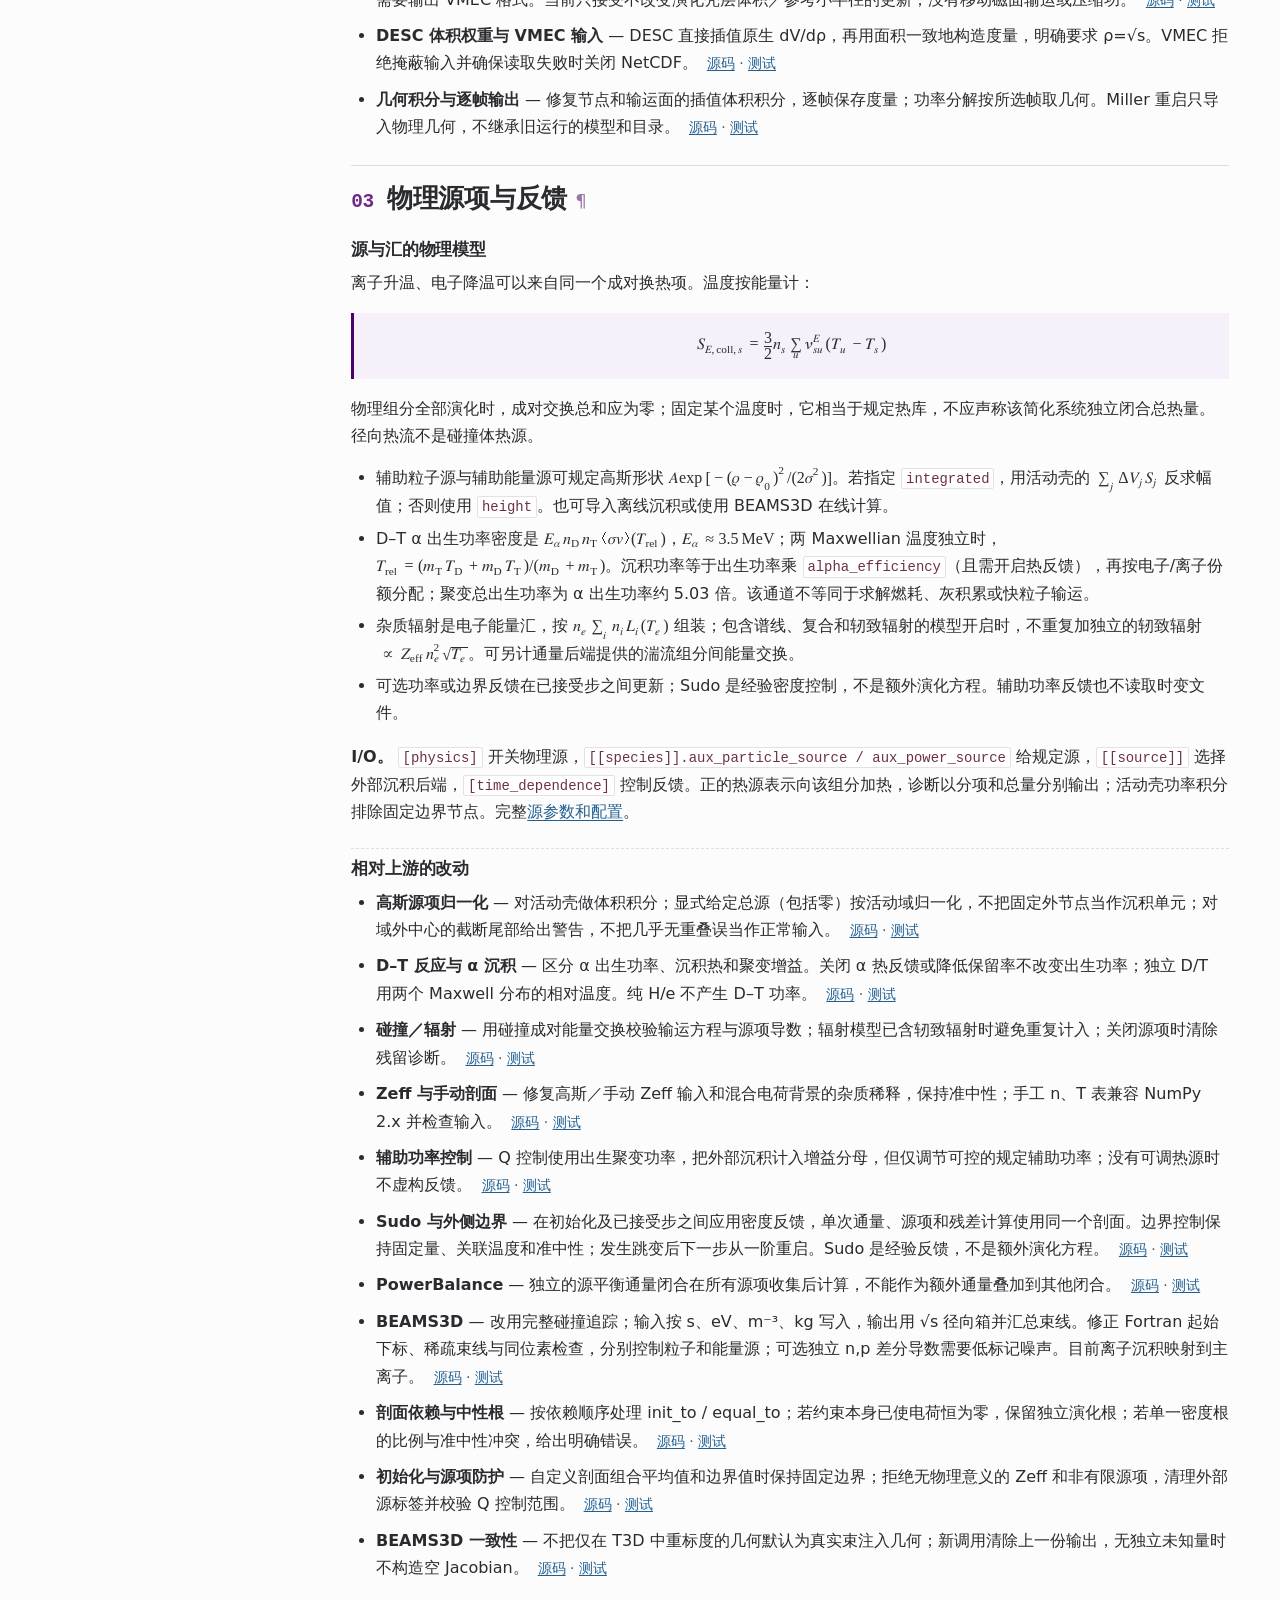
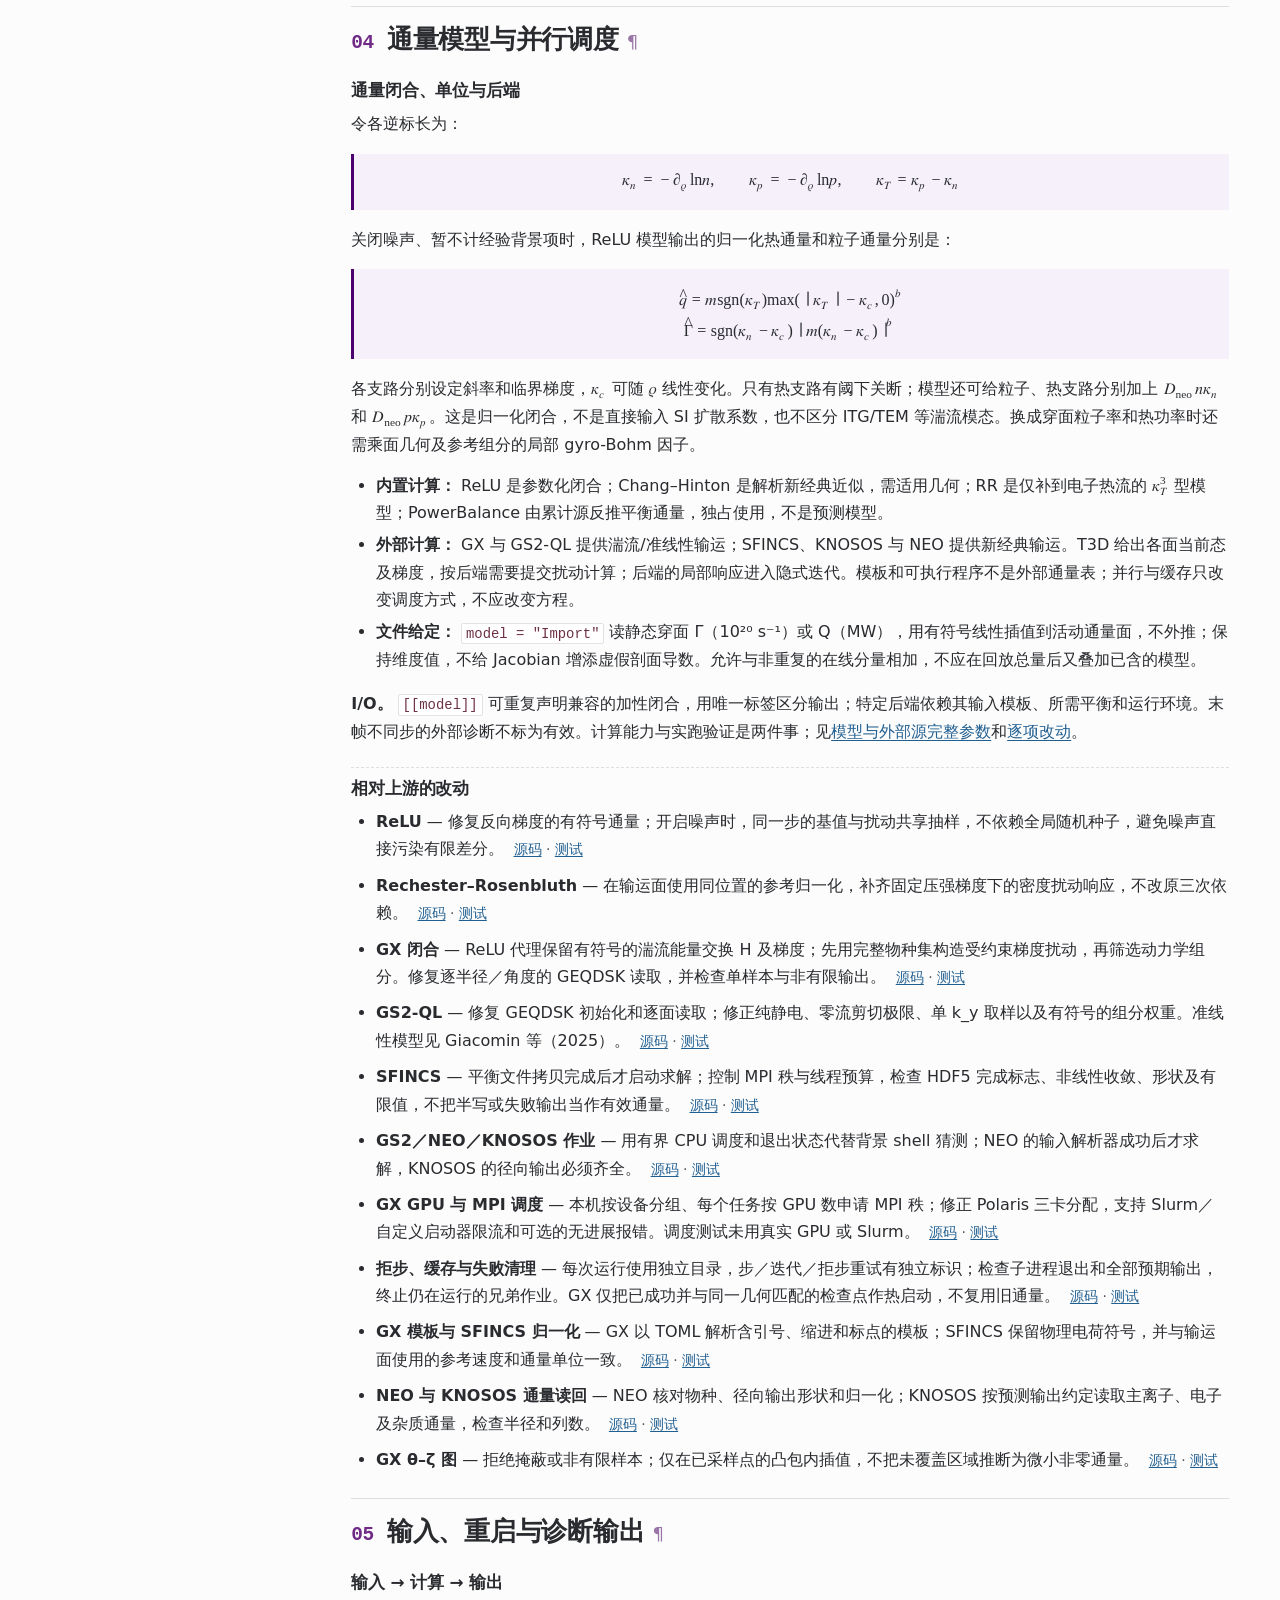
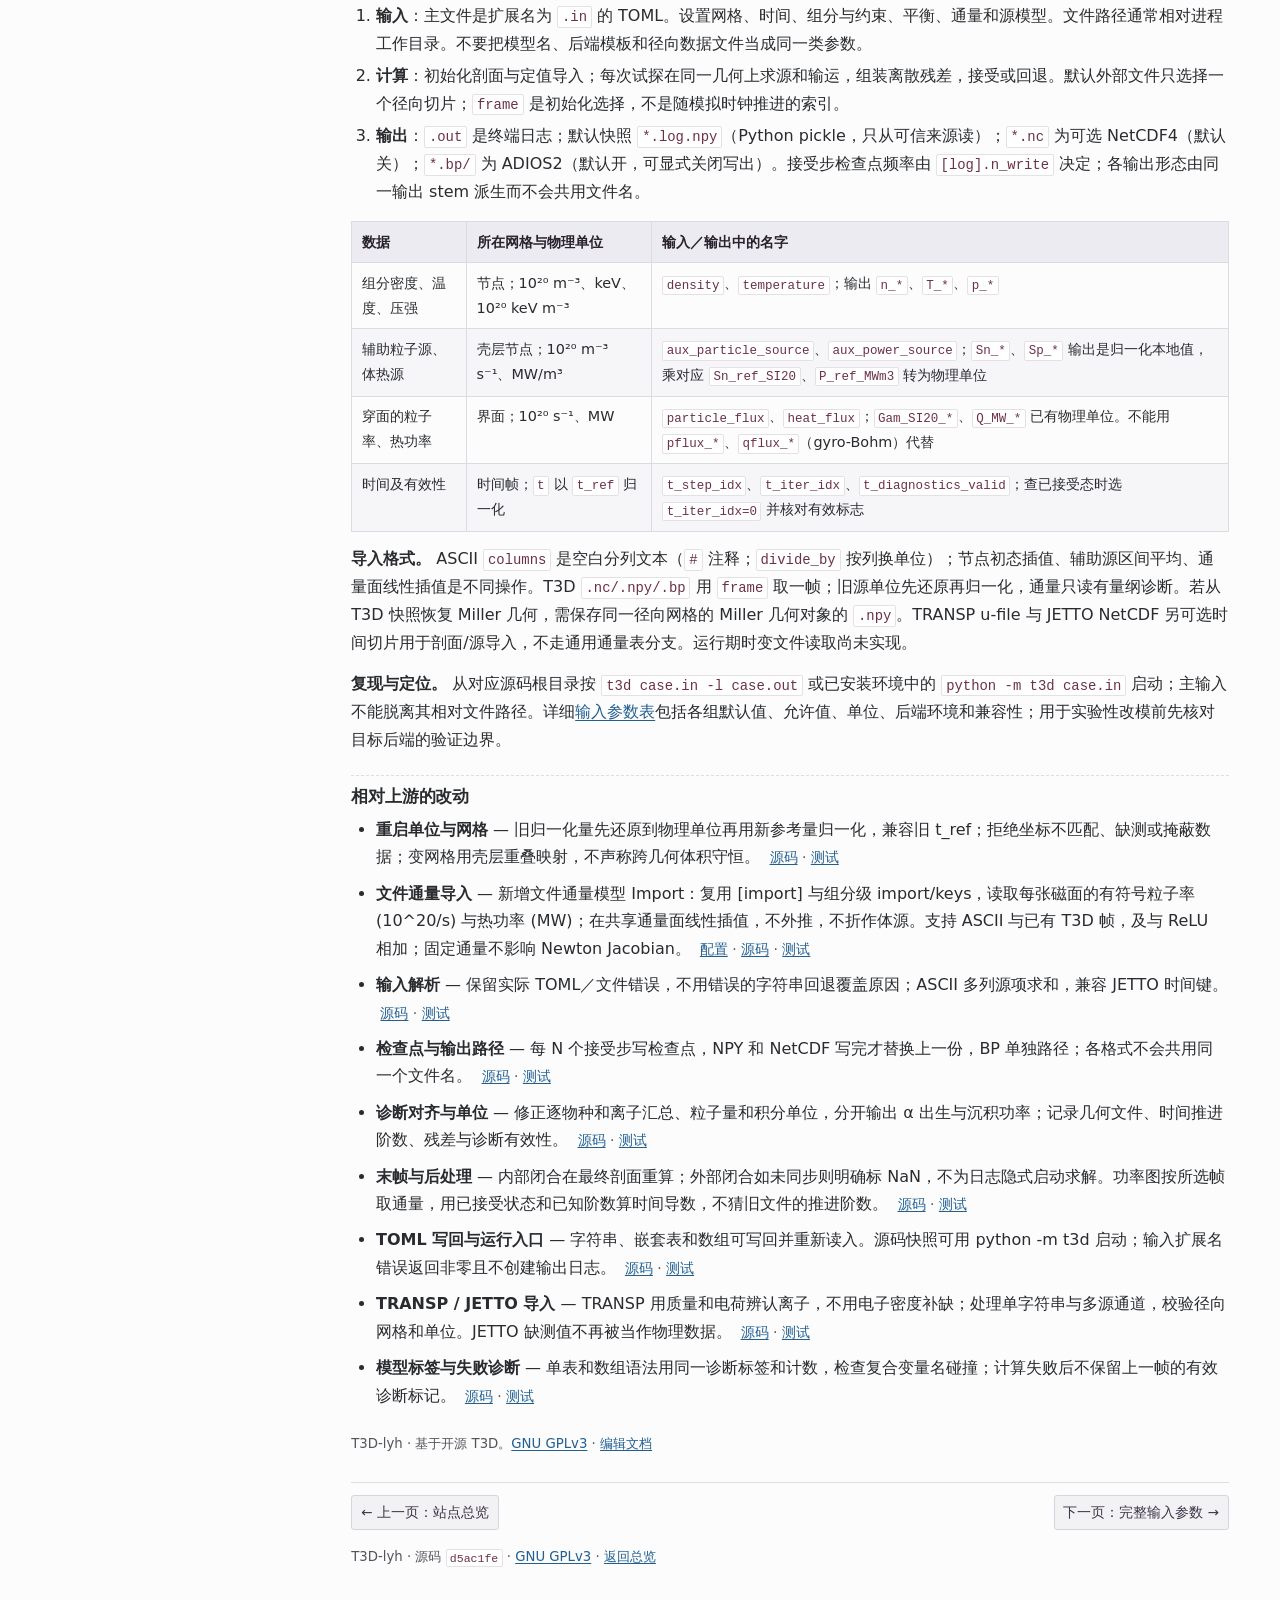
==== commit de2b2428: "Typeset T3D documentation equations from LaTeX" ====
--- a/Source-Code/index.html
+++ b/Source-Code/index.html
@@ -55,14 +55,22 @@
   <h2 id="transport-title"><span>01</span> 输运方程与数值求解<a href="#transport" class="headerlink" aria-label="本段链接">¶</a></h2>
   <div class="module-guide">
 <h3>控制方程与离散</h3>
-<p>令 ρ 为径向磁通面标签，V(ρ) 为包围体积，V′=dV/dρ。组分 s 的未知量是粒子密度 nₛ 和热压 pₛ=nₛTₛ（T 按能量计）。用穿过整张磁面的向外粒子率 Γₛ 和热功率 Qₛ 写磁面平均方程：</p>
-<pre><code>∂nₛ/∂t        = Sₙ,ₛ − (1/V′) ∂Γₛ/∂ρ
-(3/2) ∂pₛ/∂t  = Sᴱ,ₛ − (1/V′) ∂Qₛ/∂ρ
-Γₛ = V′⟨Γ⃗ₛ·∇ρ⟩,   Qₛ = V′⟨q⃗ₛ·∇ρ⟩
-ΔVⱼ dUⱼ/dt  = Fⱼ₋½ − Fⱼ₊½ + ΔVⱼ Sⱼ</code></pre>
-<p>前两式中的源分别是粒子率密度和体功率密度；最后一式同时适用于 U=n 和 U=3p/2。在程序中活动壳的 ΔVⱼ 按节点几何权重离散（约为 V′ⱼΔρ）。两个壳共享同一界面通量，因此相加时内部通量精确抵消；轴面通量为零，外侧剖面节点固定，最后一个活动壳流出面是相邻节点的中点。电荷约束是 Σₛ Zₛnₛ=0；从属密度由约束重建，温度通过 pₛ/nₛ 得到。默认不推进电流、快离子分布或三维平衡。</p>
-<p><strong>时间离散。</strong> 令 D(y)=源−通量散度。对 θ（输入 <code>[time].alpha</code>）小于 1，求 (yₙ₊₁−yₙ)/h = θD(yₙ₊₁)+(1−θ)D(yₙ)。θ=0 为显式 Euler；θ=1 首步/历史重置后用后向 Euler，之后用变步长 BDF2。若 r=h/h₋，BDF2 导数为</p>
-<pre><code>[(1+2r)/(1+r) · yₙ₊₁ − (1+r) · yₙ + r²/(1+r) · yₙ₋₁] / h</code></pre>
+<p>令 <math xmlns="http://www.w3.org/1998/Math/MathML"><semantics><mrow><mi>ρ</mi></mrow><annotation encoding="application/x-tex">\rho</annotation></semantics></math> 为径向磁通面标签，<math xmlns="http://www.w3.org/1998/Math/MathML"><semantics><mrow><mi>V</mi><mo stretchy="false">(</mo><mi>ρ</mi><mo stretchy="false">)</mo></mrow><annotation encoding="application/x-tex">V(\rho)</annotation></semantics></math> 为包围体积，<math xmlns="http://www.w3.org/1998/Math/MathML"><semantics><mrow><msup><mi>V</mi><mo mathvariant="normal" lspace="0em" rspace="0em">′</mo></msup><mo>=</mo><mi mathvariant="normal">d</mi><mi>V</mi><mi mathvariant="normal">/</mi><mi mathvariant="normal">d</mi><mi>ρ</mi></mrow><annotation encoding="application/x-tex">V&#x27;=\mathrm dV/\mathrm d\rho</annotation></semantics></math>。组分 <math xmlns="http://www.w3.org/1998/Math/MathML"><semantics><mrow><mi>s</mi></mrow><annotation encoding="application/x-tex">s</annotation></semantics></math> 的未知量是粒子密度 <math xmlns="http://www.w3.org/1998/Math/MathML"><semantics><mrow><msub><mi>n</mi><mi>s</mi></msub></mrow><annotation encoding="application/x-tex">n_s</annotation></semantics></math> 和热压 <math xmlns="http://www.w3.org/1998/Math/MathML"><semantics><mrow><msub><mi>p</mi><mi>s</mi></msub><mo>=</mo><msub><mi>n</mi><mi>s</mi></msub><msub><mi>T</mi><mi>s</mi></msub></mrow><annotation encoding="application/x-tex">p_s=n_sT_s</annotation></semantics></math>（<math xmlns="http://www.w3.org/1998/Math/MathML"><semantics><mrow><msub><mi>T</mi><mi>s</mi></msub></mrow><annotation encoding="application/x-tex">T_s</annotation></semantics></math> 按能量计）。用穿过整张磁面的向外粒子率 <math xmlns="http://www.w3.org/1998/Math/MathML"><semantics><mrow><msub><mi mathvariant="normal">Γ</mi><mi>s</mi></msub></mrow><annotation encoding="application/x-tex">\Gamma_s</annotation></semantics></math> 和热功率 <math xmlns="http://www.w3.org/1998/Math/MathML"><semantics><mrow><msub><mi>Q</mi><mi>s</mi></msub></mrow><annotation encoding="application/x-tex">Q_s</annotation></semantics></math> 写磁面平均方程：</p>
+<div class="formula" role="region" aria-label="磁面平均输运方程与壳层离散" tabindex="0">
+<math xmlns="http://www.w3.org/1998/Math/MathML" display="block"><semantics><mrow><mfrac><mrow><mi mathvariant="normal">∂</mi><msub><mi>n</mi><mi>s</mi></msub></mrow><mrow><mi mathvariant="normal">∂</mi><mi>t</mi></mrow></mfrac><mo>=</mo><msub><mi>S</mi><mrow><mi>n</mi><mo separator="true">,</mo><mi>s</mi></mrow></msub><mo>−</mo><mfrac><mn>1</mn><msup><mi>V</mi><mo mathvariant="normal" lspace="0em" rspace="0em">′</mo></msup></mfrac><mfrac><mrow><mi mathvariant="normal">∂</mi><msub><mi mathvariant="normal">Γ</mi><mi>s</mi></msub></mrow><mrow><mi mathvariant="normal">∂</mi><mi>ρ</mi></mrow></mfrac></mrow><annotation encoding="application/x-tex">\frac{\partial n_s}{\partial t}=S_{n,s}-\frac{1}{V&#x27;}\frac{\partial\Gamma_s}{\partial\rho}</annotation></semantics></math>
+<math xmlns="http://www.w3.org/1998/Math/MathML" display="block"><semantics><mrow><mfrac><mn>3</mn><mn>2</mn></mfrac><mfrac><mrow><mi mathvariant="normal">∂</mi><msub><mi>p</mi><mi>s</mi></msub></mrow><mrow><mi mathvariant="normal">∂</mi><mi>t</mi></mrow></mfrac><mo>=</mo><msub><mi>S</mi><mrow><mi>E</mi><mo separator="true">,</mo><mi>s</mi></mrow></msub><mo>−</mo><mfrac><mn>1</mn><msup><mi>V</mi><mo mathvariant="normal" lspace="0em" rspace="0em">′</mo></msup></mfrac><mfrac><mrow><mi mathvariant="normal">∂</mi><msub><mi>Q</mi><mi>s</mi></msub></mrow><mrow><mi mathvariant="normal">∂</mi><mi>ρ</mi></mrow></mfrac></mrow><annotation encoding="application/x-tex">\frac{3}{2}\frac{\partial p_s}{\partial t}=S_{E,s}-\frac{1}{V&#x27;}\frac{\partial Q_s}{\partial\rho}</annotation></semantics></math>
+<math xmlns="http://www.w3.org/1998/Math/MathML" display="block"><semantics><mrow><msub><mi mathvariant="normal">Γ</mi><mi>s</mi></msub><mo>=</mo><msup><mi>V</mi><mo mathvariant="normal" lspace="0em" rspace="0em">′</mo></msup><mo stretchy="false">⟨</mo><msub><mi mathvariant="bold">Γ</mi><mi>s</mi></msub><mo>⋅</mo><mi mathvariant="normal">∇</mi><mi>ρ</mi><mo stretchy="false">⟩</mo><mo separator="true">,</mo><mspace width="2em"/><msub><mi>Q</mi><mi>s</mi></msub><mo>=</mo><msup><mi>V</mi><mo mathvariant="normal" lspace="0em" rspace="0em">′</mo></msup><mo stretchy="false">⟨</mo><msub><mi mathvariant="bold-italic">q</mi><mi>s</mi></msub><mo>⋅</mo><mi mathvariant="normal">∇</mi><mi>ρ</mi><mo stretchy="false">⟩</mo></mrow><annotation encoding="application/x-tex">\Gamma_s=V&#x27;\langle\boldsymbol{\Gamma}_s\cdot\nabla\rho\rangle,\qquad Q_s=V&#x27;\langle\boldsymbol{q}_s\cdot\nabla\rho\rangle</annotation></semantics></math>
+<math xmlns="http://www.w3.org/1998/Math/MathML" display="block"><semantics><mrow><mi mathvariant="normal">Δ</mi><msub><mi>V</mi><mi>j</mi></msub><mfrac><mrow><mi mathvariant="normal">d</mi><msub><mi>U</mi><mi>j</mi></msub></mrow><mrow><mi mathvariant="normal">d</mi><mi>t</mi></mrow></mfrac><mo>=</mo><msub><mi>F</mi><mrow><mi>j</mi><mo>−</mo><mn>1</mn><mi mathvariant="normal">/</mi><mn>2</mn></mrow></msub><mo>−</mo><msub><mi>F</mi><mrow><mi>j</mi><mo>+</mo><mn>1</mn><mi mathvariant="normal">/</mi><mn>2</mn></mrow></msub><mo>+</mo><mi mathvariant="normal">Δ</mi><msub><mi>V</mi><mi>j</mi></msub><msub><mi>S</mi><mi>j</mi></msub></mrow><annotation encoding="application/x-tex">\Delta V_j\frac{\mathrm d U_j}{\mathrm dt}=F_{j-1/2}-F_{j+1/2}+\Delta V_j S_j</annotation></semantics></math>
+</div>
+<p>前两式中的源分别是粒子率密度和体功率密度；最后一式同时适用于 <math xmlns="http://www.w3.org/1998/Math/MathML"><semantics><mrow><mi>U</mi><mo>=</mo><mi>n</mi></mrow><annotation encoding="application/x-tex">U=n</annotation></semantics></math> 和 <math xmlns="http://www.w3.org/1998/Math/MathML"><semantics><mrow><mi>U</mi><mo>=</mo><mn>3</mn><mi>p</mi><mi mathvariant="normal">/</mi><mn>2</mn></mrow><annotation encoding="application/x-tex">U=3p/2</annotation></semantics></math>。在程序中活动壳的 ΔVⱼ 按节点几何权重离散（约为 <math xmlns="http://www.w3.org/1998/Math/MathML"><semantics><mrow><msubsup><mi>V</mi><mi>j</mi><mo mathvariant="normal" lspace="0em" rspace="0em">′</mo></msubsup><mi mathvariant="normal">Δ</mi><mi>ρ</mi></mrow><annotation encoding="application/x-tex">V&#x27;_j\Delta\rho</annotation></semantics></math>）。两个壳共享同一界面通量，因此相加时内部通量精确抵消；轴面通量为零，外侧剖面节点固定，最后一个活动壳流出面是相邻节点的中点。电荷约束是 <math xmlns="http://www.w3.org/1998/Math/MathML"><semantics><mrow><msub><mo>∑</mo><mi>s</mi></msub><msub><mi>Z</mi><mi>s</mi></msub><msub><mi>n</mi><mi>s</mi></msub><mo>=</mo><mn>0</mn></mrow><annotation encoding="application/x-tex">\sum_s Z_s n_s=0</annotation></semantics></math>；从属密度由约束重建，温度通过 <math xmlns="http://www.w3.org/1998/Math/MathML"><semantics><mrow><msub><mi>p</mi><mi>s</mi></msub><mi mathvariant="normal">/</mi><msub><mi>n</mi><mi>s</mi></msub></mrow><annotation encoding="application/x-tex">p_s/n_s</annotation></semantics></math> 得到。默认不推进电流、快离子分布或三维平衡。</p>
+<p><strong>时间离散。</strong> 令 D 表示源项减去通量散度。以 <math xmlns="http://www.w3.org/1998/Math/MathML"><semantics><mrow><mi>θ</mi></mrow><annotation encoding="application/x-tex">\theta</annotation></semantics></math> 表示 <code>[time].alpha</code>；当 <math xmlns="http://www.w3.org/1998/Math/MathML"><semantics><mrow><mi>θ</mi><mo>&lt;</mo><mn>1</mn></mrow><annotation encoding="application/x-tex">\theta&lt;1</annotation></semantics></math> 时用加权格式：</p>
+<div class="formula" role="region" aria-label="θ 法" tabindex="0">
+<math xmlns="http://www.w3.org/1998/Math/MathML" display="block"><semantics><mrow><mfrac><mrow><msub><mi>y</mi><mrow><mi>n</mi><mo>+</mo><mn>1</mn></mrow></msub><mo>−</mo><msub><mi>y</mi><mi>n</mi></msub></mrow><mi>h</mi></mfrac><mo>=</mo><mi>θ</mi><mi>D</mi><mo stretchy="false">(</mo><msub><mi>y</mi><mrow><mi>n</mi><mo>+</mo><mn>1</mn></mrow></msub><mo stretchy="false">)</mo><mo>+</mo><mo stretchy="false">(</mo><mn>1</mn><mo>−</mo><mi>θ</mi><mo stretchy="false">)</mo><mi>D</mi><mo stretchy="false">(</mo><msub><mi>y</mi><mi>n</mi></msub><mo stretchy="false">)</mo></mrow><annotation encoding="application/x-tex">\frac{y_{n+1}-y_n}{h}=\theta D(y_{n+1})+(1-\theta)D(y_n)</annotation></semantics></math>
+</div>
+<p><math xmlns="http://www.w3.org/1998/Math/MathML"><semantics><mrow><mi>θ</mi><mo>=</mo><mn>0</mn></mrow><annotation encoding="application/x-tex">\theta=0</annotation></semantics></math> 为显式 Euler；<math xmlns="http://www.w3.org/1998/Math/MathML"><semantics><mrow><mi>θ</mi><mo>=</mo><mn>1</mn></mrow><annotation encoding="application/x-tex">\theta=1</annotation></semantics></math> 首步或历史重置后用后向 Euler，随后用变步长 BDF2。令 <math xmlns="http://www.w3.org/1998/Math/MathML"><semantics><mrow><mi>r</mi><mo>=</mo><mi>h</mi><mi mathvariant="normal">/</mi><msub><mi>h</mi><mo lspace="0em" rspace="0em">−</mo></msub></mrow><annotation encoding="application/x-tex">r=h/h_{-}</annotation></semantics></math> 为当前步长与上一接受步长之比，则 BDF2 导数为：</p>
+<div class="formula" role="region" aria-label="变步长 BDF2 导数" tabindex="0">
+<math xmlns="http://www.w3.org/1998/Math/MathML" display="block"><semantics><mrow><msub><mrow><mfrac><mrow><mi mathvariant="normal">d</mi><mi>y</mi></mrow><mrow><mi mathvariant="normal">d</mi><mi>t</mi></mrow></mfrac><mo fence="true">∣</mo></mrow><mrow><mi>n</mi><mo>+</mo><mn>1</mn></mrow></msub><mo>≈</mo><mfrac><mn>1</mn><mi>h</mi></mfrac><mrow><mo fence="true">[</mo><mfrac><mrow><mn>1</mn><mo>+</mo><mn>2</mn><mi>r</mi></mrow><mrow><mn>1</mn><mo>+</mo><mi>r</mi></mrow></mfrac><msub><mi>y</mi><mrow><mi>n</mi><mo>+</mo><mn>1</mn></mrow></msub><mo>−</mo><mo stretchy="false">(</mo><mn>1</mn><mo>+</mo><mi>r</mi><mo stretchy="false">)</mo><msub><mi>y</mi><mi>n</mi></msub><mo>+</mo><mfrac><msup><mi>r</mi><mn>2</mn></msup><mrow><mn>1</mn><mo>+</mo><mi>r</mi></mrow></mfrac><msub><mi>y</mi><mrow><mi>n</mi><mo>−</mo><mn>1</mn></mrow></msub><mo fence="true">]</mo></mrow></mrow><annotation encoding="application/x-tex">\left.\frac{\mathrm d y}{\mathrm dt}\right|_{n+1}\approx \frac{1}{h}\left[\frac{1+2r}{1+r}y_{n+1}-(1+r)y_n+\frac{r^2}{1+r}y_{n-1}\right]</annotation></semantics></math>
+</div>
 <p>隐式迭代对同一离散残差线性化；Newton 更新量、时间离散残差和空间稳态残差分别记录。只有接受的步进入历史，拒步恢复旧态。默认 Newton 接受容差不等于实验或网格收敛。论文参见 <a href="https://doi.org/10.1063/1.3323082">Barnes 等：TRINITY</a>、<a href="https://doi.org/10.1017/S0022377824001107">Giacomin 等：T3D 方程与准线性闭合，§4.1</a>。</p>
 <p><strong>I/O。</strong> <code>[grid]</code> 决定节点和面，<code>[time]</code> 控制时间离散，<code>[[species]]</code> 设初值、边界、演化及约束；求解器读取界面 Γ/Q 与节点源项，输出 n、p、T、时间指标和功率余额。详见<a href="parameters.html">参数表</a>。</p>
   </div>
@@ -92,7 +100,12 @@
   <h2 id="geometry-title"><span>02</span> 平衡与几何<a href="#geometry" class="headerlink" aria-label="本段链接">¶</a></h2>
   <div class="module-guide">
 <h3>磁面坐标、几何与工作范围</h3>
-<p>仿星器采用 <code>torflux</code>，即 ρ=√s、s=Φₜ/Φₜ,LCFS；有 dV/dρ=2ρ·dV/ds。若 A 是磁面面积，几何关系为 A=V′⟨|∇ρ|⟩；只在得到正确磁面投影或面积平均后，才可把热流密度换成穿面功率。代码保存 A/a²、a⟨|∇ρ|⟩ 等无量纲度量，活动壳近似体积是 a³Δρ·(A/a²)/(a⟨|∇ρ|⟩)。<code>rho_edge</code> 是指定的剖面边界，不必是 LCFS。</p>
+<p>仿星器采用 <code>torflux</code>，令 <math xmlns="http://www.w3.org/1998/Math/MathML"><semantics><mrow><mi>A</mi></mrow><annotation encoding="application/x-tex">A</annotation></semantics></math> 为磁面面积，则：</p>
+<div class="formula" role="region" aria-label="环向磁通坐标和磁面几何" tabindex="0">
+<math xmlns="http://www.w3.org/1998/Math/MathML" display="block"><semantics><mrow><mi>ρ</mi><mo>=</mo><msqrt><mi>s</mi></msqrt><mo separator="true">,</mo><mspace width="2em"/><mi>s</mi><mo>=</mo><mfrac><msub><mi mathvariant="normal">Φ</mi><mi mathvariant="normal">t</mi></msub><msub><mi mathvariant="normal">Φ</mi><mrow><mi mathvariant="normal">t</mi><mo separator="true">,</mo><mi>L</mi><mi>C</mi><mi>F</mi><mi>S</mi></mrow></msub></mfrac></mrow><annotation encoding="application/x-tex">\rho=\sqrt{s},\qquad s=\frac{\Phi_{\mathrm t}}{\Phi_{\mathrm t,LCFS}}</annotation></semantics></math>
+<math xmlns="http://www.w3.org/1998/Math/MathML" display="block"><semantics><mrow><mfrac><mrow><mi mathvariant="normal">d</mi><mi>V</mi></mrow><mrow><mi mathvariant="normal">d</mi><mi>ρ</mi></mrow></mfrac><mo>=</mo><mn>2</mn><mi>ρ</mi><mfrac><mrow><mi mathvariant="normal">d</mi><mi>V</mi></mrow><mrow><mi mathvariant="normal">d</mi><mi>s</mi></mrow></mfrac><mo separator="true">,</mo><mspace width="2em"/><mi>A</mi><mo>=</mo><msup><mi>V</mi><mo mathvariant="normal" lspace="0em" rspace="0em">′</mo></msup><mo stretchy="false">⟨</mo><mo stretchy="false">∣</mo><mi mathvariant="normal">∇</mi><mi>ρ</mi><mo stretchy="false">∣</mo><mo stretchy="false">⟩</mo></mrow><annotation encoding="application/x-tex">\frac{\mathrm d V}{\mathrm d\rho}=2\rho\frac{\mathrm d V}{\mathrm ds},\qquad A=V&#x27;\langle\lvert\nabla\rho\rvert\rangle</annotation></semantics></math>
+</div>
+<p>只有得到正确的磁面投影或面积平均后，才能把热流密度换成穿面功率。代码保存 <math xmlns="http://www.w3.org/1998/Math/MathML"><semantics><mrow><mi>A</mi><mi mathvariant="normal">/</mi><msup><mi>a</mi><mn>2</mn></msup></mrow><annotation encoding="application/x-tex">A/a^2</annotation></semantics></math>、<math xmlns="http://www.w3.org/1998/Math/MathML"><semantics><mrow><mi>a</mi><mo stretchy="false">⟨</mo><mo stretchy="false">∣</mo><mi mathvariant="normal">∇</mi><mi>ρ</mi><mo stretchy="false">∣</mo><mo stretchy="false">⟩</mo></mrow><annotation encoding="application/x-tex">a\langle\lvert\nabla\rho\rvert\rangle</annotation></semantics></math> 等无量纲度量；活动壳体积近似为 <math xmlns="http://www.w3.org/1998/Math/MathML"><semantics><mrow><msup><mi>a</mi><mn>3</mn></msup><mi mathvariant="normal">Δ</mi><mi>ρ</mi><mtext> </mtext><mo stretchy="false">(</mo><mi>A</mi><mi mathvariant="normal">/</mi><msup><mi>a</mi><mn>2</mn></msup><mo stretchy="false">)</mo><mi mathvariant="normal">/</mi><mo stretchy="false">(</mo><mi>a</mi><mo stretchy="false">⟨</mo><mo stretchy="false">∣</mo><mi mathvariant="normal">∇</mi><mi>ρ</mi><mo stretchy="false">∣</mo><mo stretchy="false">⟩</mo><mo stretchy="false">)</mo></mrow><annotation encoding="application/x-tex">a^3\Delta\rho\,(A/a^2)/(a\langle\lvert\nabla\rho\rvert\rangle)</annotation></semantics></math>。<code>rho_edge</code> 是指定的剖面边界，不必是 LCFS。</p>
 <p><strong>I/O。</strong> <code>[geometry]</code>/<code>[rescale]</code> 选择平衡和尺寸：<code>vmec</code> 读 <code>wout*.nc</code>（半网格 Nyquist (0,0) 雅可比提供体积导数；本版拒绝不支持的非对称文件）；<code>desc</code> 读原生平衡文件（可按后端需要导出 VMEC）；<code>geqdsk</code> 在 <code>rminor</code> 网格上由唯一兼容的 GX 或 GS2-QL 提供几何；<code>miller</code> 用兼容导入取得参数；<code>basic</code> 是解析简化几何。输出含节点/面面积、径向度量和逐帧几何记录。默认固定几何；在线 DESC 更新仅支持保持演化壳体积与参考小半径的收敛候选，不含移动磁面、压缩功或自举电流闭合。不同文件与后端的条件见<a href="parameters.html">参数表</a>。</p>
   </div>
   <h3 class="change-title">相对上游的改动</h3>
@@ -115,11 +128,15 @@
   <h2 id="physics-title"><span>03</span> 物理源项与反馈<a href="#physics" class="headerlink" aria-label="本段链接">¶</a></h2>
   <div class="module-guide">
 <h3>源与汇的物理模型</h3>
-<p>离子升温、电子降温可以来自同一个成对换热项。以 T 为能量计， <code>Sᴱ,coll,ₛ = (3/2) nₛ Σᵤ νᴱₛᵤ (Tᵤ−Tₛ)</code>。物理组分全部演化时，成对交换总和应为零；固定某个温度时，它相当于规定热库，不应声称该简化系统独立闭合总热量。径向热流不是碰撞体热源。</p>
+<p>离子升温、电子降温可以来自同一个成对换热项。温度按能量计：</p>
+<div class="formula" role="region" aria-label="碰撞能量交换" tabindex="0">
+<math xmlns="http://www.w3.org/1998/Math/MathML" display="block"><semantics><mrow><msub><mi>S</mi><mrow><mi>E</mi><mo separator="true">,</mo><mrow><mi mathvariant="normal">c</mi><mi mathvariant="normal">o</mi><mi mathvariant="normal">l</mi><mi mathvariant="normal">l</mi></mrow><mo separator="true">,</mo><mi>s</mi></mrow></msub><mo>=</mo><mfrac><mn>3</mn><mn>2</mn></mfrac><msub><mi>n</mi><mi>s</mi></msub><munder><mo>∑</mo><mi>u</mi></munder><msubsup><mi>ν</mi><mrow><mi>s</mi><mi>u</mi></mrow><mi>E</mi></msubsup><mo stretchy="false">(</mo><msub><mi>T</mi><mi>u</mi></msub><mo>−</mo><msub><mi>T</mi><mi>s</mi></msub><mo stretchy="false">)</mo></mrow><annotation encoding="application/x-tex">S_{E,\mathrm{coll},s}=\frac{3}{2}n_s\sum_u\nu^E_{su}(T_u-T_s)</annotation></semantics></math>
+</div>
+<p>物理组分全部演化时，成对交换总和应为零；固定某个温度时，它相当于规定热库，不应声称该简化系统独立闭合总热量。径向热流不是碰撞体热源。</p>
 <ul>
-<li>辅助粒子源与辅助能量源可规定高斯形状 <code>A·exp[−(ρ−ρ₀)²/(2σ²)]</code>。若指定 <code>integrated</code>，用活动壳的 Σⱼ ΔVⱼSⱼ 反求幅值；否则使用 <code>height</code>。也可导入离线沉积或使用 BEAMS3D 在线计算。</li>
-<li>D–T α 出生功率密度是 <code>Eα nᴰ nᵀ ⟨σv⟩(Tᵣₑₗ)</code>，Eα≈3.5 MeV；两 Maxwellian 温度独立时，<code>Tᵣₑₗ=(mₜTᴰ+mᴅTᵀ)/(mᴅ+mₜ)</code>。沉积功率等于出生功率乘 <code>alpha_efficiency</code>（且需开启热反馈），再按电子/离子份额分配；聚变总出生功率为 α 出生功率约 5.03 倍。该通道不等同于求解燃耗、灰积累或快粒子输运。</li>
-<li>杂质辐射是电子能量汇，按 <code>nₑΣᵢnᵢLᵢ(Tₑ)</code> 组装；包含谱线、复合和轫致辐射的模型开启时，不重复加独立的轫致辐射 <code>∝ Zₑff nₑ²√Tₑ</code>。可另计通量后端提供的湍流组分间能量交换。</li>
+<li>辅助粒子源与辅助能量源可规定高斯形状 <math xmlns="http://www.w3.org/1998/Math/MathML"><semantics><mrow><mi>A</mi><mi>exp</mi><mo>⁡</mo><mtext> ⁣</mtext><mo fence="true" stretchy="true" minsize="1.2em" maxsize="1.2em">[</mo><mo>−</mo><mo stretchy="false">(</mo><mi>ρ</mi><mo>−</mo><msub><mi>ρ</mi><mn>0</mn></msub><msup><mo stretchy="false">)</mo><mn>2</mn></msup><mi mathvariant="normal">/</mi><mo stretchy="false">(</mo><mn>2</mn><msup><mi>σ</mi><mn>2</mn></msup><mo stretchy="false">)</mo><mo fence="true" stretchy="true" minsize="1.2em" maxsize="1.2em">]</mo></mrow><annotation encoding="application/x-tex">A\exp\!\bigl[-(\rho-\rho_0)^2/(2\sigma^2)\bigr]</annotation></semantics></math>。若指定 <code>integrated</code>，用活动壳的 <math xmlns="http://www.w3.org/1998/Math/MathML"><semantics><mrow><msub><mo>∑</mo><mi>j</mi></msub><mi mathvariant="normal">Δ</mi><msub><mi>V</mi><mi>j</mi></msub><msub><mi>S</mi><mi>j</mi></msub></mrow><annotation encoding="application/x-tex">\sum_j\Delta V_j S_j</annotation></semantics></math> 反求幅值；否则使用 <code>height</code>。也可导入离线沉积或使用 BEAMS3D 在线计算。</li>
+<li>D–T α 出生功率密度是 <math xmlns="http://www.w3.org/1998/Math/MathML"><semantics><mrow><msub><mi>E</mi><mi>α</mi></msub><msub><mi>n</mi><mi mathvariant="normal">D</mi></msub><msub><mi>n</mi><mi mathvariant="normal">T</mi></msub><mo stretchy="false">⟨</mo><mi>σ</mi><mi>v</mi><mo stretchy="false">⟩</mo><mo stretchy="false">(</mo><msub><mi>T</mi><mrow><mi mathvariant="normal">r</mi><mi mathvariant="normal">e</mi><mi mathvariant="normal">l</mi></mrow></msub><mo stretchy="false">)</mo></mrow><annotation encoding="application/x-tex">E_\alpha n_{\mathrm D} n_{\mathrm T}\langle\sigma v\rangle(T_{\mathrm{rel}})</annotation></semantics></math>，<math xmlns="http://www.w3.org/1998/Math/MathML"><semantics><mrow><msub><mi>E</mi><mi>α</mi></msub><mo>≈</mo><mn>3.5</mn><mtext> </mtext><mrow><mi mathvariant="normal">M</mi><mi mathvariant="normal">e</mi><mi mathvariant="normal">V</mi></mrow></mrow><annotation encoding="application/x-tex">E_\alpha\approx3.5\,\mathrm{MeV}</annotation></semantics></math>；两 Maxwellian 温度独立时，<math xmlns="http://www.w3.org/1998/Math/MathML"><semantics><mrow><msub><mi>T</mi><mrow><mi mathvariant="normal">r</mi><mi mathvariant="normal">e</mi><mi mathvariant="normal">l</mi></mrow></msub><mo>=</mo><mo stretchy="false">(</mo><msub><mi>m</mi><mi mathvariant="normal">T</mi></msub><msub><mi>T</mi><mi mathvariant="normal">D</mi></msub><mo>+</mo><msub><mi>m</mi><mi mathvariant="normal">D</mi></msub><msub><mi>T</mi><mi mathvariant="normal">T</mi></msub><mo stretchy="false">)</mo><mi mathvariant="normal">/</mi><mo stretchy="false">(</mo><msub><mi>m</mi><mi mathvariant="normal">D</mi></msub><mo>+</mo><msub><mi>m</mi><mi mathvariant="normal">T</mi></msub><mo stretchy="false">)</mo></mrow><annotation encoding="application/x-tex">T_{\mathrm{rel}}=(m_{\mathrm T}T_{\mathrm D}+m_{\mathrm D}T_{\mathrm T})/(m_{\mathrm D}+m_{\mathrm T})</annotation></semantics></math>。沉积功率等于出生功率乘 <code>alpha_efficiency</code>（且需开启热反馈），再按电子/离子份额分配；聚变总出生功率为 α 出生功率约 5.03 倍。该通道不等同于求解燃耗、灰积累或快粒子输运。</li>
+<li>杂质辐射是电子能量汇，按 <math xmlns="http://www.w3.org/1998/Math/MathML"><semantics><mrow><msub><mi>n</mi><mi>e</mi></msub><msub><mo>∑</mo><mi>i</mi></msub><msub><mi>n</mi><mi>i</mi></msub><msub><mi>L</mi><mi>i</mi></msub><mo stretchy="false">(</mo><msub><mi>T</mi><mi>e</mi></msub><mo stretchy="false">)</mo></mrow><annotation encoding="application/x-tex">n_e\sum_i n_i L_i(T_e)</annotation></semantics></math> 组装；包含谱线、复合和轫致辐射的模型开启时，不重复加独立的轫致辐射 <math xmlns="http://www.w3.org/1998/Math/MathML"><semantics><mrow><mo>∝</mo><msub><mi>Z</mi><mrow><mi mathvariant="normal">e</mi><mi mathvariant="normal">f</mi><mi mathvariant="normal">f</mi></mrow></msub><msubsup><mi>n</mi><mi>e</mi><mn>2</mn></msubsup><msqrt><msub><mi>T</mi><mi>e</mi></msub></msqrt></mrow><annotation encoding="application/x-tex">\propto Z_{\mathrm{eff}}n_e^2\sqrt{T_e}</annotation></semantics></math>。可另计通量后端提供的湍流组分间能量交换。</li>
 <li>可选功率或边界反馈在已接受步之间更新；Sudo 是经验密度控制，不是额外演化方程。辅助功率反馈也不读取时变文件。</li>
 </ul>
 <p><strong>I/O。</strong> <code>[physics]</code> 开关物理源，<code>[[species]].aux_particle_source / aux_power_source</code> 给规定源，<code>[[source]]</code> 选择外部沉积后端，<code>[time_dependence]</code> 控制反馈。正的热源表示向该组分加热，诊断以分项和总量分别输出；活动壳功率积分排除固定边界节点。完整<a href="parameters.html">源参数和配置</a>。</p>
@@ -151,9 +168,18 @@
   <h2 id="closures-title"><span>04</span> 通量模型与并行调度<a href="#closures" class="headerlink" aria-label="本段链接">¶</a></h2>
   <div class="module-guide">
 <h3>通量闭合、单位与后端</h3>
-<p>定义 κₙ=−∂ρln n、κₚ=−∂ρln p，故 κₜ=κₚ−κₙ。ReLU 热支路（关闭噪声时）采用 <code>m·sgn(κₜ)·max(|κₜ|−κc,0)^b</code>，κc 可以随 ρ 线性变化；粒子支路使用 <code>sgn(κₙ−κc)·|m(κₙ−κc)|^b</code>，不是热支路的阈下关断。可另加 <code>D_neo nκₙ</code> 和 <code>D_neo pκₚ</code>。以上是归一化闭合，不是直接输入 SI 扩散系数，亦不区分 ITG/TEM 等湍流模态。换成穿面 Γ/Q 时还要乘面几何和参考组分的局域 gyro-Bohm 因子。</p>
+<p>令各逆标长为：</p>
+<div class="formula" role="region" aria-label="粒子、压强和温度逆标长" tabindex="0">
+<math xmlns="http://www.w3.org/1998/Math/MathML" display="block"><semantics><mrow><msub><mi>κ</mi><mi>n</mi></msub><mo>=</mo><mo>−</mo><msub><mi mathvariant="normal">∂</mi><mi>ρ</mi></msub><mi>ln</mi><mo>⁡</mo><mi>n</mi><mo separator="true">,</mo><mspace width="2em"/><msub><mi>κ</mi><mi>p</mi></msub><mo>=</mo><mo>−</mo><msub><mi mathvariant="normal">∂</mi><mi>ρ</mi></msub><mi>ln</mi><mo>⁡</mo><mi>p</mi><mo separator="true">,</mo><mspace width="2em"/><msub><mi>κ</mi><mi>T</mi></msub><mo>=</mo><msub><mi>κ</mi><mi>p</mi></msub><mo>−</mo><msub><mi>κ</mi><mi>n</mi></msub></mrow><annotation encoding="application/x-tex">\kappa_n=-\partial_\rho\ln n,\qquad \kappa_p=-\partial_\rho\ln p,\qquad \kappa_T=\kappa_p-\kappa_n</annotation></semantics></math>
+</div>
+<p>关闭噪声、暂不计经验背景项时，ReLU 模型输出的归一化热通量和粒子通量分别是：</p>
+<div class="formula" role="region" aria-label="ReLU 热支路及粒子支路" tabindex="0">
+<math xmlns="http://www.w3.org/1998/Math/MathML" display="block"><semantics><mrow><mover accent="true"><mi>q</mi><mo stretchy="true">^</mo></mover><mo>=</mo><mi>m</mi><mi mathvariant="normal">sgn</mi><mo>⁡</mo><mo stretchy="false">(</mo><msub><mi>κ</mi><mi>T</mi></msub><mo stretchy="false">)</mo><mi>max</mi><mo>⁡</mo><mo stretchy="false">(</mo><mo stretchy="false">∣</mo><msub><mi>κ</mi><mi>T</mi></msub><mo stretchy="false">∣</mo><mo>−</mo><msub><mi>κ</mi><mi>c</mi></msub><mo separator="true">,</mo><mn>0</mn><msup><mo stretchy="false">)</mo><mi>b</mi></msup></mrow><annotation encoding="application/x-tex">\widehat q=m\operatorname{sgn}(\kappa_T)\max(\lvert\kappa_T\rvert-\kappa_c,0)^b</annotation></semantics></math>
+<math xmlns="http://www.w3.org/1998/Math/MathML" display="block"><semantics><mrow><mover accent="true"><mi mathvariant="normal">Γ</mi><mo stretchy="true">^</mo></mover><mo>=</mo><mi mathvariant="normal">sgn</mi><mo>⁡</mo><mo stretchy="false">(</mo><msub><mi>κ</mi><mi>n</mi></msub><mo>−</mo><msub><mi>κ</mi><mi>c</mi></msub><mo stretchy="false">)</mo><mo stretchy="false">∣</mo><mi>m</mi><mo stretchy="false">(</mo><msub><mi>κ</mi><mi>n</mi></msub><mo>−</mo><msub><mi>κ</mi><mi>c</mi></msub><mo stretchy="false">)</mo><msup><mo stretchy="false">∣</mo><mi>b</mi></msup></mrow><annotation encoding="application/x-tex">\widehat\Gamma=\operatorname{sgn}(\kappa_n-\kappa_c)\lvert m(\kappa_n-\kappa_c)\rvert^b</annotation></semantics></math>
+</div>
+<p>各支路分别设定斜率和临界梯度，<math xmlns="http://www.w3.org/1998/Math/MathML"><semantics><mrow><msub><mi>κ</mi><mi>c</mi></msub></mrow><annotation encoding="application/x-tex">\kappa_c</annotation></semantics></math> 可随 <math xmlns="http://www.w3.org/1998/Math/MathML"><semantics><mrow><mi>ρ</mi></mrow><annotation encoding="application/x-tex">\rho</annotation></semantics></math> 线性变化。只有热支路有阈下关断；模型还可给粒子、热支路分别加上 <math xmlns="http://www.w3.org/1998/Math/MathML"><semantics><mrow><msub><mi>D</mi><mrow><mi mathvariant="normal">n</mi><mi mathvariant="normal">e</mi><mi mathvariant="normal">o</mi></mrow></msub><mi>n</mi><msub><mi>κ</mi><mi>n</mi></msub></mrow><annotation encoding="application/x-tex">D_{\mathrm{neo}}n\kappa_n</annotation></semantics></math> 和 <math xmlns="http://www.w3.org/1998/Math/MathML"><semantics><mrow><msub><mi>D</mi><mrow><mi mathvariant="normal">n</mi><mi mathvariant="normal">e</mi><mi mathvariant="normal">o</mi></mrow></msub><mi>p</mi><msub><mi>κ</mi><mi>p</mi></msub></mrow><annotation encoding="application/x-tex">D_{\mathrm{neo}}p\kappa_p</annotation></semantics></math>。这是归一化闭合，不是直接输入 SI 扩散系数，也不区分 ITG/TEM 等湍流模态。换成穿面粒子率和热功率时还需乘面几何及参考组分的局部 gyro-Bohm 因子。</p>
 <ul>
-<li><strong>内置计算：</strong> ReLU 是参数化闭合；Chang–Hinton 是解析新经典近似，需适用几何；RR 是仅补到电子热流的 κₜ³ 型模型；PowerBalance 由累计源反推平衡通量，独占使用，不是预测模型。</li>
+<li><strong>内置计算：</strong> ReLU 是参数化闭合；Chang–Hinton 是解析新经典近似，需适用几何；RR 是仅补到电子热流的 <math xmlns="http://www.w3.org/1998/Math/MathML"><semantics><mrow><msubsup><mi>κ</mi><mi>T</mi><mn>3</mn></msubsup></mrow><annotation encoding="application/x-tex">\kappa_T^3</annotation></semantics></math> 型模型；PowerBalance 由累计源反推平衡通量，独占使用，不是预测模型。</li>
 <li><strong>外部计算：</strong> GX 与 GS2-QL 提供湍流/准线性输运；SFINCS、KNOSOS 与 NEO 提供新经典输运。T3D 给出各面当前态及梯度，按后端需要提交扰动计算；后端的局部响应进入隐式迭代。模板和可执行程序不是外部通量表；并行与缓存只改变调度方式，不应改变方程。</li>
 <li><strong>文件给定：</strong> <code>model = &quot;Import&quot;</code> 读静态穿面 Γ（10²⁰ s⁻¹）或 Q（MW），用有符号线性插值到活动通量面，不外推；保持维度值，不给 Jacobian 增添虚假剖面导数。允许与非重复的在线分量相加，不应在回放总量后又叠加已含的模型。</li>
 </ul>
--- a/Source-Code/styles.css
+++ b/Source-Code/styles.css
@@ -82,7 +82,9 @@
 .headerlink { margin-inline-start: .45em; text-decoration: none; font: 500 .7em var(--sans); color: #6b377f; opacity: .68; }
 .headerlink:hover, .headerlink:focus-visible { opacity: 1; text-decoration: underline; }
 .notice, .note { padding: .65rem .8rem; background: #e6f1f8; border-left: .24rem solid #4179a3; border-radius: 3px; }
-.formula { padding: .75rem; background: var(--pale); border-left: .24rem solid var(--side); overflow-x: auto; }
+.formula { margin: 1rem 0; padding: .75rem; background: var(--pale); border-left: .24rem solid var(--side); overflow-x: auto; }
+math annotation { display: none; }
+.formula math[display="block"] { width: max-content; margin: .45rem auto; }
 .module-guide { margin-bottom: .85rem; }
 .change-title { padding-top: .55rem; border-top: 1px dashed var(--line); }
 .changes > li { margin-bottom: .55rem; }
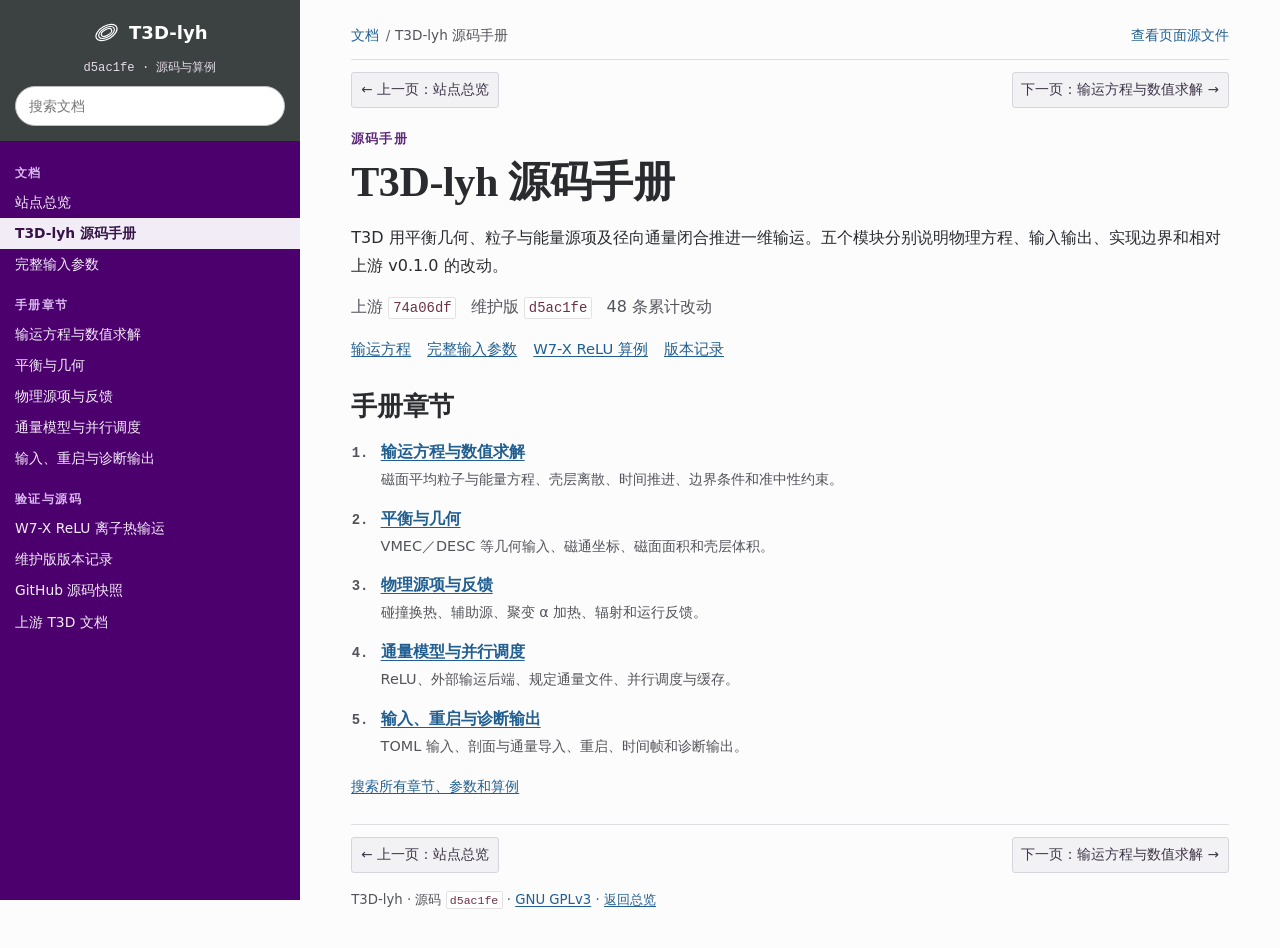
==== commit 43dbee47: "Split the T3D manual into navigable chapters" ====
--- a/Source-Code/index.html
+++ b/Source-Code/index.html
@@ -24,12 +24,12 @@
       <input type="search" name="q" placeholder="搜索文档" aria-label="搜索全部文档" required>
     </form>
   </div>
-  <nav class="side-toc" aria-label="分组导航"><p>文档</p><ul><li><a href="home.html">站点总览</a></li><li><a href="./" aria-current="page">T3D-lyh 源码手册</a></li><li><a href="parameters.html">完整输入参数</a></li></ul><p>本页目录</p><ul><li><a href="#transport">输运方程与数值求解</a></li><li><a href="#geometry">平衡与几何</a></li><li><a href="#physics">物理源项与反馈</a></li><li><a href="#closures">通量模型与并行调度</a></li><li><a href="#io">输入、重启与诊断输出</a></li></ul><p>验证与源码</p><ul><li><a href="../W7X-ReLU-lyh/">W7-X ReLU 离子热输运</a></li><li><a href="SOURCE_VERSION.md">维护版版本记录</a></li><li><a href="https://github.com/Yihui-L/T3D-websites/tree/main/Source-Code/T3D-lyh">GitHub 源码快照</a></li><li><a href="https://t3d.readthedocs.io/en/latest/">上游 T3D 文档</a></li></ul></nav>
+  <nav class="side-toc" aria-label="分组导航"><p>文档</p><ul><li><a href="home.html">站点总览</a></li><li><a href="./" aria-current="page">T3D-lyh 源码手册</a></li><li><a href="parameters.html">完整输入参数</a></li></ul><p>手册章节</p><ul class="side-chapters"><li><a href="transport.html">输运方程与数值求解</a></li><li><a href="geometry.html">平衡与几何</a></li><li><a href="physics.html">物理源项与反馈</a></li><li><a href="closures.html">通量模型与并行调度</a></li><li><a href="io.html">输入、重启与诊断输出</a></li></ul><p>验证与源码</p><ul><li><a href="../W7X-ReLU-lyh/">W7-X ReLU 离子热输运</a></li><li><a href="SOURCE_VERSION.md">维护版版本记录</a></li><li><a href="https://github.com/Yihui-L/T3D-websites/tree/main/Source-Code/T3D-lyh">GitHub 源码快照</a></li><li><a href="https://t3d.readthedocs.io/en/latest/">上游 T3D 文档</a></li></ul></nav>
 </aside>
 <div class="doc-body" id="top">
   <div class="doc-sheet">
     <nav class="crumbs" aria-label="面包屑"><ol><li><a href="home.html">文档</a></li><li aria-current="page">T3D-lyh 源码手册</li></ol><a href="https://github.com/Yihui-L/T3D-websites/blob/main/Source-Code/README.md">查看页面源文件</a></nav>
-    <nav class="page-turn top" aria-label="顶部前后页"><a href="home.html" rel="prev">← 上一页：站点总览</a><a href="parameters.html" rel="next" class="doc-next">下一页：完整输入参数 →</a></nav>
+    <nav class="page-turn top" aria-label="顶部前后页"><a href="home.html" rel="prev">← 上一页：站点总览</a><a href="transport.html" rel="next" class="doc-next">下一页：输运方程与数值求解 →</a></nav>
     <main class="document" id="main">
       <p class="doc-kind">源码手册</p>
       <div class="hero">
@@ -38,217 +38,25 @@
       <p>T3D 用平衡几何、粒子与能量源项及径向通量闭合推进一维输运。五个模块分别说明物理方程、输入输出、实现边界和相对上游 v0.1.0 的改动。</p>
       <ul class="facts"><li>上游 <code>74a06df</code></li><li>维护版 <code>d5ac1fe</code></li><li>48 条累计改动</li></ul>
       <div class="actions">
-        <a href="#transport">输运方程</a>
+        <a href="transport.html">输运方程</a>
         <a href="parameters.html">完整输入参数</a>
         <a href="../W7X-ReLU-lyh/">W7-X ReLU 算例</a>
         <a href="https://github.com/Yihui-L/T3D-websites/blob/main/Source-Code/SOURCE_VERSION.md">版本记录</a>
       </div>
     </div>
-    <nav class="doc-toc" aria-label="页内导航"><p class="toc-label">本页目录</p><ul><li><a href="#transport">输运方程与数值求解</a></li><li><a href="#geometry">平衡与几何</a></li><li><a href="#physics">物理源项与反馈</a></li><li><a href="#closures">通量模型与并行调度</a></li><li><a href="#io">输入、重启与诊断输出</a></li></ul></nav>
-<form class="toolbar" role="search">
-      <label for="search">搜索修改条目</label>
-      <input id="search" type="search" placeholder="例如 BDF2、SFINCS、网格" autocomplete="off">
-      <output id="search-status" for="search" role="status" aria-live="polite"></output>
-    </form>
-
-<section id="transport" class="topic" aria-labelledby="transport-title">
-  <h2 id="transport-title"><span>01</span> 输运方程与数值求解<a href="#transport" class="headerlink" aria-label="本段链接">¶</a></h2>
-  <div class="module-guide">
-<h3>控制方程与离散</h3>
-<p>令 <math xmlns="http://www.w3.org/1998/Math/MathML"><semantics><mrow><mi>ρ</mi></mrow><annotation encoding="application/x-tex">\rho</annotation></semantics></math> 为径向磁通面标签，<math xmlns="http://www.w3.org/1998/Math/MathML"><semantics><mrow><mi>V</mi><mo stretchy="false">(</mo><mi>ρ</mi><mo stretchy="false">)</mo></mrow><annotation encoding="application/x-tex">V(\rho)</annotation></semantics></math> 为包围体积，<math xmlns="http://www.w3.org/1998/Math/MathML"><semantics><mrow><msup><mi>V</mi><mo mathvariant="normal" lspace="0em" rspace="0em">′</mo></msup><mo>=</mo><mi mathvariant="normal">d</mi><mi>V</mi><mi mathvariant="normal">/</mi><mi mathvariant="normal">d</mi><mi>ρ</mi></mrow><annotation encoding="application/x-tex">V&#x27;=\mathrm dV/\mathrm d\rho</annotation></semantics></math>。组分 <math xmlns="http://www.w3.org/1998/Math/MathML"><semantics><mrow><mi>s</mi></mrow><annotation encoding="application/x-tex">s</annotation></semantics></math> 的未知量是粒子密度 <math xmlns="http://www.w3.org/1998/Math/MathML"><semantics><mrow><msub><mi>n</mi><mi>s</mi></msub></mrow><annotation encoding="application/x-tex">n_s</annotation></semantics></math> 和热压 <math xmlns="http://www.w3.org/1998/Math/MathML"><semantics><mrow><msub><mi>p</mi><mi>s</mi></msub><mo>=</mo><msub><mi>n</mi><mi>s</mi></msub><msub><mi>T</mi><mi>s</mi></msub></mrow><annotation encoding="application/x-tex">p_s=n_sT_s</annotation></semantics></math>（<math xmlns="http://www.w3.org/1998/Math/MathML"><semantics><mrow><msub><mi>T</mi><mi>s</mi></msub></mrow><annotation encoding="application/x-tex">T_s</annotation></semantics></math> 按能量计）。用穿过整张磁面的向外粒子率 <math xmlns="http://www.w3.org/1998/Math/MathML"><semantics><mrow><msub><mi mathvariant="normal">Γ</mi><mi>s</mi></msub></mrow><annotation encoding="application/x-tex">\Gamma_s</annotation></semantics></math> 和热功率 <math xmlns="http://www.w3.org/1998/Math/MathML"><semantics><mrow><msub><mi>Q</mi><mi>s</mi></msub></mrow><annotation encoding="application/x-tex">Q_s</annotation></semantics></math> 写磁面平均方程：</p>
-<div class="formula" role="region" aria-label="磁面平均输运方程与壳层离散" tabindex="0">
-<math xmlns="http://www.w3.org/1998/Math/MathML" display="block"><semantics><mrow><mfrac><mrow><mi mathvariant="normal">∂</mi><msub><mi>n</mi><mi>s</mi></msub></mrow><mrow><mi mathvariant="normal">∂</mi><mi>t</mi></mrow></mfrac><mo>=</mo><msub><mi>S</mi><mrow><mi>n</mi><mo separator="true">,</mo><mi>s</mi></mrow></msub><mo>−</mo><mfrac><mn>1</mn><msup><mi>V</mi><mo mathvariant="normal" lspace="0em" rspace="0em">′</mo></msup></mfrac><mfrac><mrow><mi mathvariant="normal">∂</mi><msub><mi mathvariant="normal">Γ</mi><mi>s</mi></msub></mrow><mrow><mi mathvariant="normal">∂</mi><mi>ρ</mi></mrow></mfrac></mrow><annotation encoding="application/x-tex">\frac{\partial n_s}{\partial t}=S_{n,s}-\frac{1}{V&#x27;}\frac{\partial\Gamma_s}{\partial\rho}</annotation></semantics></math>
-<math xmlns="http://www.w3.org/1998/Math/MathML" display="block"><semantics><mrow><mfrac><mn>3</mn><mn>2</mn></mfrac><mfrac><mrow><mi mathvariant="normal">∂</mi><msub><mi>p</mi><mi>s</mi></msub></mrow><mrow><mi mathvariant="normal">∂</mi><mi>t</mi></mrow></mfrac><mo>=</mo><msub><mi>S</mi><mrow><mi>E</mi><mo separator="true">,</mo><mi>s</mi></mrow></msub><mo>−</mo><mfrac><mn>1</mn><msup><mi>V</mi><mo mathvariant="normal" lspace="0em" rspace="0em">′</mo></msup></mfrac><mfrac><mrow><mi mathvariant="normal">∂</mi><msub><mi>Q</mi><mi>s</mi></msub></mrow><mrow><mi mathvariant="normal">∂</mi><mi>ρ</mi></mrow></mfrac></mrow><annotation encoding="application/x-tex">\frac{3}{2}\frac{\partial p_s}{\partial t}=S_{E,s}-\frac{1}{V&#x27;}\frac{\partial Q_s}{\partial\rho}</annotation></semantics></math>
-<math xmlns="http://www.w3.org/1998/Math/MathML" display="block"><semantics><mrow><msub><mi mathvariant="normal">Γ</mi><mi>s</mi></msub><mo>=</mo><msup><mi>V</mi><mo mathvariant="normal" lspace="0em" rspace="0em">′</mo></msup><mo stretchy="false">⟨</mo><msub><mi mathvariant="bold">Γ</mi><mi>s</mi></msub><mo>⋅</mo><mi mathvariant="normal">∇</mi><mi>ρ</mi><mo stretchy="false">⟩</mo><mo separator="true">,</mo><mspace width="2em"/><msub><mi>Q</mi><mi>s</mi></msub><mo>=</mo><msup><mi>V</mi><mo mathvariant="normal" lspace="0em" rspace="0em">′</mo></msup><mo stretchy="false">⟨</mo><msub><mi mathvariant="bold-italic">q</mi><mi>s</mi></msub><mo>⋅</mo><mi mathvariant="normal">∇</mi><mi>ρ</mi><mo stretchy="false">⟩</mo></mrow><annotation encoding="application/x-tex">\Gamma_s=V&#x27;\langle\boldsymbol{\Gamma}_s\cdot\nabla\rho\rangle,\qquad Q_s=V&#x27;\langle\boldsymbol{q}_s\cdot\nabla\rho\rangle</annotation></semantics></math>
-<math xmlns="http://www.w3.org/1998/Math/MathML" display="block"><semantics><mrow><mi mathvariant="normal">Δ</mi><msub><mi>V</mi><mi>j</mi></msub><mfrac><mrow><mi mathvariant="normal">d</mi><msub><mi>U</mi><mi>j</mi></msub></mrow><mrow><mi mathvariant="normal">d</mi><mi>t</mi></mrow></mfrac><mo>=</mo><msub><mi>F</mi><mrow><mi>j</mi><mo>−</mo><mn>1</mn><mi mathvariant="normal">/</mi><mn>2</mn></mrow></msub><mo>−</mo><msub><mi>F</mi><mrow><mi>j</mi><mo>+</mo><mn>1</mn><mi mathvariant="normal">/</mi><mn>2</mn></mrow></msub><mo>+</mo><mi mathvariant="normal">Δ</mi><msub><mi>V</mi><mi>j</mi></msub><msub><mi>S</mi><mi>j</mi></msub></mrow><annotation encoding="application/x-tex">\Delta V_j\frac{\mathrm d U_j}{\mathrm dt}=F_{j-1/2}-F_{j+1/2}+\Delta V_j S_j</annotation></semantics></math>
-</div>
-<p>前两式中的源分别是粒子率密度和体功率密度；最后一式同时适用于 <math xmlns="http://www.w3.org/1998/Math/MathML"><semantics><mrow><mi>U</mi><mo>=</mo><mi>n</mi></mrow><annotation encoding="application/x-tex">U=n</annotation></semantics></math> 和 <math xmlns="http://www.w3.org/1998/Math/MathML"><semantics><mrow><mi>U</mi><mo>=</mo><mn>3</mn><mi>p</mi><mi mathvariant="normal">/</mi><mn>2</mn></mrow><annotation encoding="application/x-tex">U=3p/2</annotation></semantics></math>。在程序中活动壳的 ΔVⱼ 按节点几何权重离散（约为 <math xmlns="http://www.w3.org/1998/Math/MathML"><semantics><mrow><msubsup><mi>V</mi><mi>j</mi><mo mathvariant="normal" lspace="0em" rspace="0em">′</mo></msubsup><mi mathvariant="normal">Δ</mi><mi>ρ</mi></mrow><annotation encoding="application/x-tex">V&#x27;_j\Delta\rho</annotation></semantics></math>）。两个壳共享同一界面通量，因此相加时内部通量精确抵消；轴面通量为零，外侧剖面节点固定，最后一个活动壳流出面是相邻节点的中点。电荷约束是 <math xmlns="http://www.w3.org/1998/Math/MathML"><semantics><mrow><msub><mo>∑</mo><mi>s</mi></msub><msub><mi>Z</mi><mi>s</mi></msub><msub><mi>n</mi><mi>s</mi></msub><mo>=</mo><mn>0</mn></mrow><annotation encoding="application/x-tex">\sum_s Z_s n_s=0</annotation></semantics></math>；从属密度由约束重建，温度通过 <math xmlns="http://www.w3.org/1998/Math/MathML"><semantics><mrow><msub><mi>p</mi><mi>s</mi></msub><mi mathvariant="normal">/</mi><msub><mi>n</mi><mi>s</mi></msub></mrow><annotation encoding="application/x-tex">p_s/n_s</annotation></semantics></math> 得到。默认不推进电流、快离子分布或三维平衡。</p>
-<p><strong>时间离散。</strong> 令 D 表示源项减去通量散度。以 <math xmlns="http://www.w3.org/1998/Math/MathML"><semantics><mrow><mi>θ</mi></mrow><annotation encoding="application/x-tex">\theta</annotation></semantics></math> 表示 <code>[time].alpha</code>；当 <math xmlns="http://www.w3.org/1998/Math/MathML"><semantics><mrow><mi>θ</mi><mo>&lt;</mo><mn>1</mn></mrow><annotation encoding="application/x-tex">\theta&lt;1</annotation></semantics></math> 时用加权格式：</p>
-<div class="formula" role="region" aria-label="θ 法" tabindex="0">
-<math xmlns="http://www.w3.org/1998/Math/MathML" display="block"><semantics><mrow><mfrac><mrow><msub><mi>y</mi><mrow><mi>n</mi><mo>+</mo><mn>1</mn></mrow></msub><mo>−</mo><msub><mi>y</mi><mi>n</mi></msub></mrow><mi>h</mi></mfrac><mo>=</mo><mi>θ</mi><mi>D</mi><mo stretchy="false">(</mo><msub><mi>y</mi><mrow><mi>n</mi><mo>+</mo><mn>1</mn></mrow></msub><mo stretchy="false">)</mo><mo>+</mo><mo stretchy="false">(</mo><mn>1</mn><mo>−</mo><mi>θ</mi><mo stretchy="false">)</mo><mi>D</mi><mo stretchy="false">(</mo><msub><mi>y</mi><mi>n</mi></msub><mo stretchy="false">)</mo></mrow><annotation encoding="application/x-tex">\frac{y_{n+1}-y_n}{h}=\theta D(y_{n+1})+(1-\theta)D(y_n)</annotation></semantics></math>
-</div>
-<p><math xmlns="http://www.w3.org/1998/Math/MathML"><semantics><mrow><mi>θ</mi><mo>=</mo><mn>0</mn></mrow><annotation encoding="application/x-tex">\theta=0</annotation></semantics></math> 为显式 Euler；<math xmlns="http://www.w3.org/1998/Math/MathML"><semantics><mrow><mi>θ</mi><mo>=</mo><mn>1</mn></mrow><annotation encoding="application/x-tex">\theta=1</annotation></semantics></math> 首步或历史重置后用后向 Euler，随后用变步长 BDF2。令 <math xmlns="http://www.w3.org/1998/Math/MathML"><semantics><mrow><mi>r</mi><mo>=</mo><mi>h</mi><mi mathvariant="normal">/</mi><msub><mi>h</mi><mo lspace="0em" rspace="0em">−</mo></msub></mrow><annotation encoding="application/x-tex">r=h/h_{-}</annotation></semantics></math> 为当前步长与上一接受步长之比，则 BDF2 导数为：</p>
-<div class="formula" role="region" aria-label="变步长 BDF2 导数" tabindex="0">
-<math xmlns="http://www.w3.org/1998/Math/MathML" display="block"><semantics><mrow><msub><mrow><mfrac><mrow><mi mathvariant="normal">d</mi><mi>y</mi></mrow><mrow><mi mathvariant="normal">d</mi><mi>t</mi></mrow></mfrac><mo fence="true">∣</mo></mrow><mrow><mi>n</mi><mo>+</mo><mn>1</mn></mrow></msub><mo>≈</mo><mfrac><mn>1</mn><mi>h</mi></mfrac><mrow><mo fence="true">[</mo><mfrac><mrow><mn>1</mn><mo>+</mo><mn>2</mn><mi>r</mi></mrow><mrow><mn>1</mn><mo>+</mo><mi>r</mi></mrow></mfrac><msub><mi>y</mi><mrow><mi>n</mi><mo>+</mo><mn>1</mn></mrow></msub><mo>−</mo><mo stretchy="false">(</mo><mn>1</mn><mo>+</mo><mi>r</mi><mo stretchy="false">)</mo><msub><mi>y</mi><mi>n</mi></msub><mo>+</mo><mfrac><msup><mi>r</mi><mn>2</mn></msup><mrow><mn>1</mn><mo>+</mo><mi>r</mi></mrow></mfrac><msub><mi>y</mi><mrow><mi>n</mi><mo>−</mo><mn>1</mn></mrow></msub><mo fence="true">]</mo></mrow></mrow><annotation encoding="application/x-tex">\left.\frac{\mathrm d y}{\mathrm dt}\right|_{n+1}\approx \frac{1}{h}\left[\frac{1+2r}{1+r}y_{n+1}-(1+r)y_n+\frac{r^2}{1+r}y_{n-1}\right]</annotation></semantics></math>
-</div>
-<p>隐式迭代对同一离散残差线性化；Newton 更新量、时间离散残差和空间稳态残差分别记录。只有接受的步进入历史，拒步恢复旧态。默认 Newton 接受容差不等于实验或网格收敛。论文参见 <a href="https://doi.org/10.1063/1.3323082">Barnes 等：TRINITY</a>、<a href="https://doi.org/10.1017/S0022377824001107">Giacomin 等：T3D 方程与准线性闭合，§4.1</a>。</p>
-<p><strong>I/O。</strong> <code>[grid]</code> 决定节点和面，<code>[time]</code> 控制时间离散，<code>[[species]]</code> 设初值、边界、演化及约束；求解器读取界面 Γ/Q 与节点源项，输出 n、p、T、时间指标和功率余额。详见<a href="parameters.html">参数表</a>。</p>
-  </div>
-  <h3 class="change-title">相对上游的改动</h3>
-  <ul class="changes">
-    <li><strong>变步长 BDF2</strong> — 时间系数只使用已接受的历史步长；拒步恢复剖面并重算 θ 法所需的旧时刻输运项，不把试探状态写入历史。
-      <span class="ref"><a aria-label="变步长 BDF2：源码" href="https://github.com/Yihui-L/T3D-websites/blob/main/Source-Code/T3D-lyh/t3d/Time.py">源码</a> · <a aria-label="变步长 BDF2：测试" href="https://github.com/Yihui-L/T3D-websites/blob/main/Source-Code/T3D-lyh/tests/unit/test_lyh_time_control.py">测试</a></span></li>
-    <li><strong>时间步控制</strong> — 校验时间参数与重试上限；首步和增步遵守 dtau_max，SI 输入只转换有量纲的时间量，不转换缩步比或误差阈值；到达终止时刻时消除仅由舍入产生的额外小步。
-      <span class="ref"><a aria-label="时间步控制：源码" href="https://github.com/Yihui-L/T3D-websites/blob/main/Source-Code/T3D-lyh/t3d/Time.py">源码</a></span></li>
-    <li><strong>Newton 求解</strong> — 以差分形式构造时间离散残差并直接求解修正量，降低大项相减误差；Jacobian 用同一离散残差、受约束剖面和后端梯度响应，包含内部碰撞及热源导数。显式推进跳过 Jacobian。
-      <span class="ref"><a aria-label="Newton 求解：源码" href="https://github.com/Yihui-L/T3D-websites/blob/main/Source-Code/T3D-lyh/t3d/Solver.py">源码</a> · <a aria-label="Newton 求解：测试" href="https://github.com/Yihui-L/T3D-websites/blob/main/Source-Code/T3D-lyh/tests/unit/test_discrete_jacobian.py">测试</a></span></li>
-    <li><strong>收敛诊断</strong> — 分开记录 Newton 更新量、时间离散残差、半离散稳态速率；稳态停止看实际输运速率，不因某次 Newton 更新很小而停。时间离散残差诊断不改变默认 Newton 接受阈值。
-      <span class="ref"><a aria-label="收敛诊断：源码" href="https://github.com/Yihui-L/T3D-websites/blob/main/Source-Code/T3D-lyh/t3d/Solver.py">源码</a> · <a aria-label="收敛诊断：测试" href="https://github.com/Yihui-L/T3D-websites/blob/main/Source-Code/T3D-lyh/tests/unit/test_numerics_round3.py">测试</a></span></li>
-    <li><strong>共享界面与磁轴</strong> — 相邻控制体共用同一个物理粒子／热通量；磁轴通量严格为零，指定外侧剖面节点不参与推进或活动壳积分。
-      <span class="ref"><a aria-label="共享界面与磁轴：源码" href="https://github.com/Yihui-L/T3D-websites/blob/main/Source-Code/T3D-lyh/t3d/Species.py">源码</a> · <a aria-label="共享界面与磁轴：测试" href="https://github.com/Yihui-L/T3D-websites/blob/main/Source-Code/T3D-lyh/tests/unit/test_vmec_source_balance.py">测试</a></span></li>
-    <li><strong>离散边界与终止</strong> — 固定边界作为代数约束而非 BDF 外推；遇 stop 文件回滚未接受试探步；零时长或无演化变量时只写诊断，不强行推进。
-      <span class="ref"><a aria-label="离散边界与终止：源码" href="https://github.com/Yihui-L/T3D-websites/blob/main/Source-Code/T3D-lyh/t3d/trinity_lib.py">源码</a> · <a aria-label="离散边界与终止：测试" href="https://github.com/Yihui-L/T3D-websites/blob/main/Source-Code/T3D-lyh/tests/unit/test_driver_transactions.py">测试</a></span></li>
-    <li><strong>径向网格与紧致梯度</strong> — 修复三点网格的节点／界面插值和边界导数。紧致差分用等价带状求解；保留浮点精度并拒绝非法网格、剖面和零差分步。未测量加速比。
-      <span class="ref"><a aria-label="径向网格与紧致梯度：源码" href="https://github.com/Yihui-L/T3D-websites/blob/main/Source-Code/T3D-lyh/t3d/Profiles.py">源码</a> · <a aria-label="径向网格与紧致梯度：测试" href="https://github.com/Yihui-L/T3D-websites/blob/main/Source-Code/T3D-lyh/tests/unit/test_numerics_round3.py">测试</a></span></li>
-    <li><strong>准中性与组分约束</strong> — 一致处理从属物种、关联密度和温度剖面；支持显式选定准中性从属组分，拒绝重复组分、冲突约束和非正／非有限的密度或压强试探态。
-      <span class="ref"><a aria-label="准中性与组分约束：源码" href="https://github.com/Yihui-L/T3D-websites/blob/main/Source-Code/T3D-lyh/t3d/Species.py">源码</a> · <a aria-label="准中性与组分约束：测试" href="https://github.com/Yihui-L/T3D-websites/blob/main/Source-Code/T3D-lyh/tests/unit/test_species.py">测试</a></span></li>
-    <li><strong>磁面准中性</strong> — 密度插值发生正值回退时，各物种改用同一线性模板；同步约束基础和扰动的电荷梯度，输运模型、Jacobian 和输出使用同一套面梯度。<span class="ref"> <a aria-label="磁面准中性：源码" href="https://github.com/Yihui-L/T3D-websites/blob/main/Source-Code/T3D-lyh/t3d/Species.py">源码</a> · <a aria-label="磁面准中性：测试" href="https://github.com/Yihui-L/T3D-websites/blob/main/Source-Code/T3D-lyh/tests/unit/test_numeric_constraints.py">测试</a></span></li>
-    <li><strong>剖面算术与 RMS</strong> — 剖面持有自己的数据，拒绝同长度但不同坐标的混算；Newton 的缩放 RMS 在极大、极小和空状态下不会意外溢出、下溢或崩溃。<span class="ref"> <a aria-label="剖面算术与 RMS：源码" href="https://github.com/Yihui-L/T3D-websites/blob/main/Source-Code/T3D-lyh/t3d/Profiles.py">源码</a> · <a aria-label="剖面算术与 RMS：测试" href="https://github.com/Yihui-L/T3D-websites/blob/main/Source-Code/T3D-lyh/tests/unit/test_numeric_constraints.py">测试</a></span></li>
-  </ul>
-</section>
-<section id="geometry" class="topic" aria-labelledby="geometry-title">
-  <h2 id="geometry-title"><span>02</span> 平衡与几何<a href="#geometry" class="headerlink" aria-label="本段链接">¶</a></h2>
-  <div class="module-guide">
-<h3>磁面坐标、几何与工作范围</h3>
-<p>仿星器采用 <code>torflux</code>，令 <math xmlns="http://www.w3.org/1998/Math/MathML"><semantics><mrow><mi>A</mi></mrow><annotation encoding="application/x-tex">A</annotation></semantics></math> 为磁面面积，则：</p>
-<div class="formula" role="region" aria-label="环向磁通坐标和磁面几何" tabindex="0">
-<math xmlns="http://www.w3.org/1998/Math/MathML" display="block"><semantics><mrow><mi>ρ</mi><mo>=</mo><msqrt><mi>s</mi></msqrt><mo separator="true">,</mo><mspace width="2em"/><mi>s</mi><mo>=</mo><mfrac><msub><mi mathvariant="normal">Φ</mi><mi mathvariant="normal">t</mi></msub><msub><mi mathvariant="normal">Φ</mi><mrow><mi mathvariant="normal">t</mi><mo separator="true">,</mo><mi>L</mi><mi>C</mi><mi>F</mi><mi>S</mi></mrow></msub></mfrac></mrow><annotation encoding="application/x-tex">\rho=\sqrt{s},\qquad s=\frac{\Phi_{\mathrm t}}{\Phi_{\mathrm t,LCFS}}</annotation></semantics></math>
-<math xmlns="http://www.w3.org/1998/Math/MathML" display="block"><semantics><mrow><mfrac><mrow><mi mathvariant="normal">d</mi><mi>V</mi></mrow><mrow><mi mathvariant="normal">d</mi><mi>ρ</mi></mrow></mfrac><mo>=</mo><mn>2</mn><mi>ρ</mi><mfrac><mrow><mi mathvariant="normal">d</mi><mi>V</mi></mrow><mrow><mi mathvariant="normal">d</mi><mi>s</mi></mrow></mfrac><mo separator="true">,</mo><mspace width="2em"/><mi>A</mi><mo>=</mo><msup><mi>V</mi><mo mathvariant="normal" lspace="0em" rspace="0em">′</mo></msup><mo stretchy="false">⟨</mo><mo stretchy="false">∣</mo><mi mathvariant="normal">∇</mi><mi>ρ</mi><mo stretchy="false">∣</mo><mo stretchy="false">⟩</mo></mrow><annotation encoding="application/x-tex">\frac{\mathrm d V}{\mathrm d\rho}=2\rho\frac{\mathrm d V}{\mathrm ds},\qquad A=V&#x27;\langle\lvert\nabla\rho\rvert\rangle</annotation></semantics></math>
-</div>
-<p>只有得到正确的磁面投影或面积平均后，才能把热流密度换成穿面功率。代码保存 <math xmlns="http://www.w3.org/1998/Math/MathML"><semantics><mrow><mi>A</mi><mi mathvariant="normal">/</mi><msup><mi>a</mi><mn>2</mn></msup></mrow><annotation encoding="application/x-tex">A/a^2</annotation></semantics></math>、<math xmlns="http://www.w3.org/1998/Math/MathML"><semantics><mrow><mi>a</mi><mo stretchy="false">⟨</mo><mo stretchy="false">∣</mo><mi mathvariant="normal">∇</mi><mi>ρ</mi><mo stretchy="false">∣</mo><mo stretchy="false">⟩</mo></mrow><annotation encoding="application/x-tex">a\langle\lvert\nabla\rho\rvert\rangle</annotation></semantics></math> 等无量纲度量；活动壳体积近似为 <math xmlns="http://www.w3.org/1998/Math/MathML"><semantics><mrow><msup><mi>a</mi><mn>3</mn></msup><mi mathvariant="normal">Δ</mi><mi>ρ</mi><mtext> </mtext><mo stretchy="false">(</mo><mi>A</mi><mi mathvariant="normal">/</mi><msup><mi>a</mi><mn>2</mn></msup><mo stretchy="false">)</mo><mi mathvariant="normal">/</mi><mo stretchy="false">(</mo><mi>a</mi><mo stretchy="false">⟨</mo><mo stretchy="false">∣</mo><mi mathvariant="normal">∇</mi><mi>ρ</mi><mo stretchy="false">∣</mo><mo stretchy="false">⟩</mo><mo stretchy="false">)</mo></mrow><annotation encoding="application/x-tex">a^3\Delta\rho\,(A/a^2)/(a\langle\lvert\nabla\rho\rvert\rangle)</annotation></semantics></math>。<code>rho_edge</code> 是指定的剖面边界，不必是 LCFS。</p>
-<p><strong>I/O。</strong> <code>[geometry]</code>/<code>[rescale]</code> 选择平衡和尺寸：<code>vmec</code> 读 <code>wout*.nc</code>（半网格 Nyquist (0,0) 雅可比提供体积导数；本版拒绝不支持的非对称文件）；<code>desc</code> 读原生平衡文件（可按后端需要导出 VMEC）；<code>geqdsk</code> 在 <code>rminor</code> 网格上由唯一兼容的 GX 或 GS2-QL 提供几何；<code>miller</code> 用兼容导入取得参数；<code>basic</code> 是解析简化几何。输出含节点/面面积、径向度量和逐帧几何记录。默认固定几何；在线 DESC 更新仅支持保持演化壳体积与参考小半径的收敛候选，不含移动磁面、压缩功或自举电流闭合。不同文件与后端的条件见<a href="parameters.html">参数表</a>。</p>
-  </div>
-  <h3 class="change-title">相对上游的改动</h3>
-  <ul class="changes">
-    <li><strong>VMEC 体积导数</strong> — 从半网格 Nyquist (0,0) 雅可比系数取 dV/ds，再按 ρ=√s 计算 dV/dρ；径向节点和输运面共用一致的面积／体积度量。
-      <span class="ref"><a aria-label="VMEC 体积导数：源码" href="https://github.com/Yihui-L/T3D-websites/blob/main/Source-Code/T3D-lyh/t3d/geometry_models/VMEC.py">源码</a> · <a aria-label="VMEC 体积导数：测试" href="https://github.com/Yihui-L/T3D-websites/blob/main/Source-Code/T3D-lyh/tests/unit/test_vmec_source_balance.py">测试</a></span></li>
-    <li><strong>磁面面积</strong> — 周期角度采样不重复积分接缝；遇到不支持的非对称 wout 明确报错，不静默忽略非对称项。
-      <span class="ref"><a aria-label="磁面面积：源码" href="https://github.com/Yihui-L/T3D-websites/blob/main/Source-Code/T3D-lyh/t3d/geometry_models/VMEC.py">源码</a></span></li>
-    <li><strong>基本几何与重标度</strong> — 圆形基本几何的 A/a² 和 a|∇ρ| 使用一致无量纲定义，修正磁场默认与 VMEC LCFS 回退；径向线平均不再带长度单位，非法度量明确报错。
-      <span class="ref"><a aria-label="基本几何与重标度：源码" href="https://github.com/Yihui-L/T3D-websites/blob/main/Source-Code/T3D-lyh/t3d/Geometry.py">源码</a> · <a aria-label="基本几何与重标度：测试" href="https://github.com/Yihui-L/T3D-websites/blob/main/Source-Code/T3D-lyh/tests/unit/test_driver_transactions.py">测试</a></span></li>
-    <li><strong>GEQDSK／Miller</strong> — 由实际能力选取唯一 GX 或 GS2-QL 几何提供者，不依赖自定义标签；GEQDSK 用 rminor 网格，逐面读入几何。Miller 必须启用兼容的导入，Boozer 预处理按后端能力执行。
-      <span class="ref"><a aria-label="GEQDSK／Miller：源码" href="https://github.com/Yihui-L/T3D-websites/blob/main/Source-Code/T3D-lyh/t3d/Geometry.py">源码</a> · <a aria-label="GEQDSK／Miller：测试" href="https://github.com/Yihui-L/T3D-websites/blob/main/Source-Code/T3D-lyh/tests/unit/test_gs2_ql_geometry_and_metric.py">测试</a></span></li>
-    <li><strong>DESC 平衡反馈</strong> — 在导入 JAX 后端前选定 CPU／GPU；压强增减均可触发，分开保存候选平衡，仅接受收敛结果；按需要输出 VMEC 格式。当前只接受不改变演化壳层体积／参考小半径的更新；没有移动磁面输运或压缩功。
-      <span class="ref"><a aria-label="DESC 平衡反馈：源码" href="https://github.com/Yihui-L/T3D-websites/blob/main/Source-Code/T3D-lyh/t3d/geometry_models/DESC.py">源码</a> · <a aria-label="DESC 平衡反馈：测试" href="https://github.com/Yihui-L/T3D-websites/blob/main/Source-Code/T3D-lyh/tests/unit/test_geometry_balance_interfaces.py">测试</a></span></li>
-    <li><strong>DESC 体积权重与 VMEC 输入</strong> — DESC 直接插值原生 dV/dρ，再用面积一致地构造度量，明确要求 ρ=√s。VMEC 拒绝掩蔽输入并确保读取失败时关闭 NetCDF。<span class="ref"> <a aria-label="DESC 体积权重与 VMEC 输入：源码" href="https://github.com/Yihui-L/T3D-websites/blob/main/Source-Code/T3D-lyh/t3d/Geometry.py">源码</a> · <a aria-label="DESC 体积权重与 VMEC 输入：测试" href="https://github.com/Yihui-L/T3D-websites/blob/main/Source-Code/T3D-lyh/tests/unit/test_iterative_io.py">测试</a></span></li>
-    <li><strong>几何积分与逐帧输出</strong> — 修复节点和输运面的插值体积积分，逐帧保存度量；功率分解按所选帧取几何。Miller 重启只导入物理几何，不继承旧运行的模型和目录。<span class="ref"> <a aria-label="几何积分与逐帧输出：源码" href="https://github.com/Yihui-L/T3D-websites/blob/main/Source-Code/T3D-lyh/t3d/Geometry.py">源码</a> · <a aria-label="几何积分与逐帧输出：测试" href="https://github.com/Yihui-L/T3D-websites/blob/main/Source-Code/T3D-lyh/tests/unit/test_iterative_io.py">测试</a></span></li>
-  </ul>
-</section>
-<section id="physics" class="topic" aria-labelledby="physics-title">
-  <h2 id="physics-title"><span>03</span> 物理源项与反馈<a href="#physics" class="headerlink" aria-label="本段链接">¶</a></h2>
-  <div class="module-guide">
-<h3>源与汇的物理模型</h3>
-<p>离子升温、电子降温可以来自同一个成对换热项。温度按能量计：</p>
-<div class="formula" role="region" aria-label="碰撞能量交换" tabindex="0">
-<math xmlns="http://www.w3.org/1998/Math/MathML" display="block"><semantics><mrow><msub><mi>S</mi><mrow><mi>E</mi><mo separator="true">,</mo><mrow><mi mathvariant="normal">c</mi><mi mathvariant="normal">o</mi><mi mathvariant="normal">l</mi><mi mathvariant="normal">l</mi></mrow><mo separator="true">,</mo><mi>s</mi></mrow></msub><mo>=</mo><mfrac><mn>3</mn><mn>2</mn></mfrac><msub><mi>n</mi><mi>s</mi></msub><munder><mo>∑</mo><mi>u</mi></munder><msubsup><mi>ν</mi><mrow><mi>s</mi><mi>u</mi></mrow><mi>E</mi></msubsup><mo stretchy="false">(</mo><msub><mi>T</mi><mi>u</mi></msub><mo>−</mo><msub><mi>T</mi><mi>s</mi></msub><mo stretchy="false">)</mo></mrow><annotation encoding="application/x-tex">S_{E,\mathrm{coll},s}=\frac{3}{2}n_s\sum_u\nu^E_{su}(T_u-T_s)</annotation></semantics></math>
-</div>
-<p>物理组分全部演化时，成对交换总和应为零；固定某个温度时，它相当于规定热库，不应声称该简化系统独立闭合总热量。径向热流不是碰撞体热源。</p>
-<ul>
-<li>辅助粒子源与辅助能量源可规定高斯形状 <math xmlns="http://www.w3.org/1998/Math/MathML"><semantics><mrow><mi>A</mi><mi>exp</mi><mo>⁡</mo><mtext> ⁣</mtext><mo fence="true" stretchy="true" minsize="1.2em" maxsize="1.2em">[</mo><mo>−</mo><mo stretchy="false">(</mo><mi>ρ</mi><mo>−</mo><msub><mi>ρ</mi><mn>0</mn></msub><msup><mo stretchy="false">)</mo><mn>2</mn></msup><mi mathvariant="normal">/</mi><mo stretchy="false">(</mo><mn>2</mn><msup><mi>σ</mi><mn>2</mn></msup><mo stretchy="false">)</mo><mo fence="true" stretchy="true" minsize="1.2em" maxsize="1.2em">]</mo></mrow><annotation encoding="application/x-tex">A\exp\!\bigl[-(\rho-\rho_0)^2/(2\sigma^2)\bigr]</annotation></semantics></math>。若指定 <code>integrated</code>，用活动壳的 <math xmlns="http://www.w3.org/1998/Math/MathML"><semantics><mrow><msub><mo>∑</mo><mi>j</mi></msub><mi mathvariant="normal">Δ</mi><msub><mi>V</mi><mi>j</mi></msub><msub><mi>S</mi><mi>j</mi></msub></mrow><annotation encoding="application/x-tex">\sum_j\Delta V_j S_j</annotation></semantics></math> 反求幅值；否则使用 <code>height</code>。也可导入离线沉积或使用 BEAMS3D 在线计算。</li>
-<li>D–T α 出生功率密度是 <math xmlns="http://www.w3.org/1998/Math/MathML"><semantics><mrow><msub><mi>E</mi><mi>α</mi></msub><msub><mi>n</mi><mi mathvariant="normal">D</mi></msub><msub><mi>n</mi><mi mathvariant="normal">T</mi></msub><mo stretchy="false">⟨</mo><mi>σ</mi><mi>v</mi><mo stretchy="false">⟩</mo><mo stretchy="false">(</mo><msub><mi>T</mi><mrow><mi mathvariant="normal">r</mi><mi mathvariant="normal">e</mi><mi mathvariant="normal">l</mi></mrow></msub><mo stretchy="false">)</mo></mrow><annotation encoding="application/x-tex">E_\alpha n_{\mathrm D} n_{\mathrm T}\langle\sigma v\rangle(T_{\mathrm{rel}})</annotation></semantics></math>，<math xmlns="http://www.w3.org/1998/Math/MathML"><semantics><mrow><msub><mi>E</mi><mi>α</mi></msub><mo>≈</mo><mn>3.5</mn><mtext> </mtext><mrow><mi mathvariant="normal">M</mi><mi mathvariant="normal">e</mi><mi mathvariant="normal">V</mi></mrow></mrow><annotation encoding="application/x-tex">E_\alpha\approx3.5\,\mathrm{MeV}</annotation></semantics></math>；两 Maxwellian 温度独立时，<math xmlns="http://www.w3.org/1998/Math/MathML"><semantics><mrow><msub><mi>T</mi><mrow><mi mathvariant="normal">r</mi><mi mathvariant="normal">e</mi><mi mathvariant="normal">l</mi></mrow></msub><mo>=</mo><mo stretchy="false">(</mo><msub><mi>m</mi><mi mathvariant="normal">T</mi></msub><msub><mi>T</mi><mi mathvariant="normal">D</mi></msub><mo>+</mo><msub><mi>m</mi><mi mathvariant="normal">D</mi></msub><msub><mi>T</mi><mi mathvariant="normal">T</mi></msub><mo stretchy="false">)</mo><mi mathvariant="normal">/</mi><mo stretchy="false">(</mo><msub><mi>m</mi><mi mathvariant="normal">D</mi></msub><mo>+</mo><msub><mi>m</mi><mi mathvariant="normal">T</mi></msub><mo stretchy="false">)</mo></mrow><annotation encoding="application/x-tex">T_{\mathrm{rel}}=(m_{\mathrm T}T_{\mathrm D}+m_{\mathrm D}T_{\mathrm T})/(m_{\mathrm D}+m_{\mathrm T})</annotation></semantics></math>。沉积功率等于出生功率乘 <code>alpha_efficiency</code>（且需开启热反馈），再按电子/离子份额分配；聚变总出生功率为 α 出生功率约 5.03 倍。该通道不等同于求解燃耗、灰积累或快粒子输运。</li>
-<li>杂质辐射是电子能量汇，按 <math xmlns="http://www.w3.org/1998/Math/MathML"><semantics><mrow><msub><mi>n</mi><mi>e</mi></msub><msub><mo>∑</mo><mi>i</mi></msub><msub><mi>n</mi><mi>i</mi></msub><msub><mi>L</mi><mi>i</mi></msub><mo stretchy="false">(</mo><msub><mi>T</mi><mi>e</mi></msub><mo stretchy="false">)</mo></mrow><annotation encoding="application/x-tex">n_e\sum_i n_i L_i(T_e)</annotation></semantics></math> 组装；包含谱线、复合和轫致辐射的模型开启时，不重复加独立的轫致辐射 <math xmlns="http://www.w3.org/1998/Math/MathML"><semantics><mrow><mo>∝</mo><msub><mi>Z</mi><mrow><mi mathvariant="normal">e</mi><mi mathvariant="normal">f</mi><mi mathvariant="normal">f</mi></mrow></msub><msubsup><mi>n</mi><mi>e</mi><mn>2</mn></msubsup><msqrt><msub><mi>T</mi><mi>e</mi></msub></msqrt></mrow><annotation encoding="application/x-tex">\propto Z_{\mathrm{eff}}n_e^2\sqrt{T_e}</annotation></semantics></math>。可另计通量后端提供的湍流组分间能量交换。</li>
-<li>可选功率或边界反馈在已接受步之间更新；Sudo 是经验密度控制，不是额外演化方程。辅助功率反馈也不读取时变文件。</li>
-</ul>
-<p><strong>I/O。</strong> <code>[physics]</code> 开关物理源，<code>[[species]].aux_particle_source / aux_power_source</code> 给规定源，<code>[[source]]</code> 选择外部沉积后端，<code>[time_dependence]</code> 控制反馈。正的热源表示向该组分加热，诊断以分项和总量分别输出；活动壳功率积分排除固定边界节点。完整<a href="parameters.html">源参数和配置</a>。</p>
-  </div>
-  <h3 class="change-title">相对上游的改动</h3>
-  <ul class="changes">
-    <li><strong>高斯源项归一化</strong> — 对活动壳做体积积分；显式给定总源（包括零）按活动域归一化，不把固定外节点当作沉积单元；对域外中心的截断尾部给出警告，不把几乎无重叠误当作正常输入。
-      <span class="ref"><a aria-label="高斯源项归一化：源码" href="https://github.com/Yihui-L/T3D-websites/blob/main/Source-Code/T3D-lyh/t3d/Species.py">源码</a> · <a aria-label="高斯源项归一化：测试" href="https://github.com/Yihui-L/T3D-websites/blob/main/Source-Code/T3D-lyh/tests/unit/test_vmec_source_balance.py">测试</a></span></li>
-    <li><strong>D–T 反应与 α 沉积</strong> — 区分 α 出生功率、沉积热和聚变增益。关闭 α 热反馈或降低保留率不改变出生功率；独立 D/T 用两个 Maxwell 分布的相对温度。纯 H/e 不产生 D–T 功率。
-      <span class="ref"><a aria-label="D–T 反应与 α 沉积：源码" href="https://github.com/Yihui-L/T3D-websites/blob/main/Source-Code/T3D-lyh/t3d/Physics.py">源码</a> · <a aria-label="D–T 反应与 α 沉积：测试" href="https://github.com/Yihui-L/T3D-websites/blob/main/Source-Code/T3D-lyh/tests/unit/test_physical_recurrence.py">测试</a></span></li>
-    <li><strong>碰撞／辐射</strong> — 用碰撞成对能量交换校验输运方程与源项导数；辐射模型已含轫致辐射时避免重复计入；关闭源项时清除残留诊断。
-      <span class="ref"><a aria-label="碰撞／辐射：源码" href="https://github.com/Yihui-L/T3D-websites/blob/main/Source-Code/T3D-lyh/t3d/Physics.py">源码</a> · <a aria-label="碰撞／辐射：测试" href="https://github.com/Yihui-L/T3D-websites/blob/main/Source-Code/T3D-lyh/tests/unit/test_source_physics_io.py">测试</a></span></li>
-    <li><strong>Zeff 与手动剖面</strong> — 修复高斯／手动 Zeff 输入和混合电荷背景的杂质稀释，保持准中性；手工 n、T 表兼容 NumPy 2.x 并检查输入。
-      <span class="ref"><a aria-label="Zeff 与手动剖面：源码" href="https://github.com/Yihui-L/T3D-websites/blob/main/Source-Code/T3D-lyh/t3d/Species.py">源码</a> · <a aria-label="Zeff 与手动剖面：测试" href="https://github.com/Yihui-L/T3D-websites/blob/main/Source-Code/T3D-lyh/tests/unit/test_physical_recurrence.py">测试</a></span></li>
-    <li><strong>辅助功率控制</strong> — Q 控制使用出生聚变功率，把外部沉积计入增益分母，但仅调节可控的规定辅助功率；没有可调热源时不虚构反馈。
-      <span class="ref"><a aria-label="辅助功率控制：源码" href="https://github.com/Yihui-L/T3D-websites/blob/main/Source-Code/T3D-lyh/t3d/Species.py">源码</a> · <a aria-label="辅助功率控制：测试" href="https://github.com/Yihui-L/T3D-websites/blob/main/Source-Code/T3D-lyh/tests/unit/test_source_physics_io.py">测试</a></span></li>
-    <li><strong>Sudo 与外侧边界</strong> — 在初始化及已接受步之间应用密度反馈，单次通量、源项和残差计算使用同一个剖面。边界控制保持固定量、关联温度和准中性；发生跳变后下一步从一阶重启。Sudo 是经验反馈，不是额外演化方程。
-      <span class="ref"><a aria-label="Sudo 与外侧边界：源码" href="https://github.com/Yihui-L/T3D-websites/blob/main/Source-Code/T3D-lyh/t3d/trinity_lib.py">源码</a> · <a aria-label="Sudo 与外侧边界：测试" href="https://github.com/Yihui-L/T3D-websites/blob/main/Source-Code/T3D-lyh/tests/unit/test_driver_transactions.py">测试</a></span></li>
-    <li><strong>PowerBalance</strong> — 独立的源平衡通量闭合在所有源项收集后计算，不能作为额外通量叠加到其他闭合。
-      <span class="ref"><a aria-label="PowerBalance：源码" href="https://github.com/Yihui-L/T3D-websites/blob/main/Source-Code/T3D-lyh/t3d/flux_models/PowerBalance.py">源码</a> · <a aria-label="PowerBalance：测试" href="https://github.com/Yihui-L/T3D-websites/blob/main/Source-Code/T3D-lyh/tests/unit/test_geometry_balance_interfaces.py">测试</a></span></li>
-    <li><strong>BEAMS3D</strong> — 改用完整碰撞追踪；输入按 s、eV、m⁻³、kg 写入，输出用 √s 径向箱并汇总束线。修正 Fortran 起始下标、稀疏束线与同位素检查，分别控制粒子和能量源；可选独立 n,p 差分导数需要低标记噪声。目前离子沉积映射到主离子。
-      <span class="ref"><a aria-label="BEAMS3D：源码" href="https://github.com/Yihui-L/T3D-websites/blob/main/Source-Code/T3D-lyh/t3d/source_models/BEAMS3D.py">源码</a> · <a aria-label="BEAMS3D：测试" href="https://github.com/Yihui-L/T3D-websites/blob/main/Source-Code/T3D-lyh/tests/unit/test_beams3d_model.py">测试</a></span></li>
-    <li><strong>剖面依赖与中性根</strong> — 按依赖顺序处理 init_to / equal_to；若约束本身已使电荷恒为零，保留独立演化根；若单一密度根的比例与准中性冲突，给出明确错误。<span class="ref"> <a aria-label="剖面依赖与中性根：源码" href="https://github.com/Yihui-L/T3D-websites/blob/main/Source-Code/T3D-lyh/t3d/Species.py">源码</a> · <a aria-label="剖面依赖与中性根：测试" href="https://github.com/Yihui-L/T3D-websites/blob/main/Source-Code/T3D-lyh/tests/unit/test_physics_round4.py">测试</a></span></li>
-    <li><strong>初始化与源项防护</strong> — 自定义剖面组合平均值和边界值时保持固定边界；拒绝无物理意义的 Zeff 和非有限源项，清理外部源标签并校验 Q 控制范围。<span class="ref"> <a aria-label="初始化与源项防护：源码" href="https://github.com/Yihui-L/T3D-websites/blob/main/Source-Code/T3D-lyh/t3d/Physics.py">源码</a> · <a aria-label="初始化与源项防护：测试" href="https://github.com/Yihui-L/T3D-websites/blob/main/Source-Code/T3D-lyh/tests/unit/test_physics_round4.py">测试</a></span></li>
-    <li><strong>BEAMS3D 一致性</strong> — 不把仅在 T3D 中重标度的几何默认为真实束注入几何；新调用清除上一份输出，无独立未知量时不构造空 Jacobian。<span class="ref"> <a aria-label="BEAMS3D 一致性：源码" href="https://github.com/Yihui-L/T3D-websites/blob/main/Source-Code/T3D-lyh/t3d/source_models/BEAMS3D.py">源码</a> · <a aria-label="BEAMS3D 一致性：测试" href="https://github.com/Yihui-L/T3D-websites/blob/main/Source-Code/T3D-lyh/tests/unit/test_beams3d_model.py">测试</a></span></li>
-  </ul>
-</section>
-<section id="closures" class="topic" aria-labelledby="closures-title">
-  <h2 id="closures-title"><span>04</span> 通量模型与并行调度<a href="#closures" class="headerlink" aria-label="本段链接">¶</a></h2>
-  <div class="module-guide">
-<h3>通量闭合、单位与后端</h3>
-<p>令各逆标长为：</p>
-<div class="formula" role="region" aria-label="粒子、压强和温度逆标长" tabindex="0">
-<math xmlns="http://www.w3.org/1998/Math/MathML" display="block"><semantics><mrow><msub><mi>κ</mi><mi>n</mi></msub><mo>=</mo><mo>−</mo><msub><mi mathvariant="normal">∂</mi><mi>ρ</mi></msub><mi>ln</mi><mo>⁡</mo><mi>n</mi><mo separator="true">,</mo><mspace width="2em"/><msub><mi>κ</mi><mi>p</mi></msub><mo>=</mo><mo>−</mo><msub><mi mathvariant="normal">∂</mi><mi>ρ</mi></msub><mi>ln</mi><mo>⁡</mo><mi>p</mi><mo separator="true">,</mo><mspace width="2em"/><msub><mi>κ</mi><mi>T</mi></msub><mo>=</mo><msub><mi>κ</mi><mi>p</mi></msub><mo>−</mo><msub><mi>κ</mi><mi>n</mi></msub></mrow><annotation encoding="application/x-tex">\kappa_n=-\partial_\rho\ln n,\qquad \kappa_p=-\partial_\rho\ln p,\qquad \kappa_T=\kappa_p-\kappa_n</annotation></semantics></math>
-</div>
-<p>关闭噪声、暂不计经验背景项时，ReLU 模型输出的归一化热通量和粒子通量分别是：</p>
-<div class="formula" role="region" aria-label="ReLU 热支路及粒子支路" tabindex="0">
-<math xmlns="http://www.w3.org/1998/Math/MathML" display="block"><semantics><mrow><mover accent="true"><mi>q</mi><mo stretchy="true">^</mo></mover><mo>=</mo><mi>m</mi><mi mathvariant="normal">sgn</mi><mo>⁡</mo><mo stretchy="false">(</mo><msub><mi>κ</mi><mi>T</mi></msub><mo stretchy="false">)</mo><mi>max</mi><mo>⁡</mo><mo stretchy="false">(</mo><mo stretchy="false">∣</mo><msub><mi>κ</mi><mi>T</mi></msub><mo stretchy="false">∣</mo><mo>−</mo><msub><mi>κ</mi><mi>c</mi></msub><mo separator="true">,</mo><mn>0</mn><msup><mo stretchy="false">)</mo><mi>b</mi></msup></mrow><annotation encoding="application/x-tex">\widehat q=m\operatorname{sgn}(\kappa_T)\max(\lvert\kappa_T\rvert-\kappa_c,0)^b</annotation></semantics></math>
-<math xmlns="http://www.w3.org/1998/Math/MathML" display="block"><semantics><mrow><mover accent="true"><mi mathvariant="normal">Γ</mi><mo stretchy="true">^</mo></mover><mo>=</mo><mi mathvariant="normal">sgn</mi><mo>⁡</mo><mo stretchy="false">(</mo><msub><mi>κ</mi><mi>n</mi></msub><mo>−</mo><msub><mi>κ</mi><mi>c</mi></msub><mo stretchy="false">)</mo><mo stretchy="false">∣</mo><mi>m</mi><mo stretchy="false">(</mo><msub><mi>κ</mi><mi>n</mi></msub><mo>−</mo><msub><mi>κ</mi><mi>c</mi></msub><mo stretchy="false">)</mo><msup><mo stretchy="false">∣</mo><mi>b</mi></msup></mrow><annotation encoding="application/x-tex">\widehat\Gamma=\operatorname{sgn}(\kappa_n-\kappa_c)\lvert m(\kappa_n-\kappa_c)\rvert^b</annotation></semantics></math>
-</div>
-<p>各支路分别设定斜率和临界梯度，<math xmlns="http://www.w3.org/1998/Math/MathML"><semantics><mrow><msub><mi>κ</mi><mi>c</mi></msub></mrow><annotation encoding="application/x-tex">\kappa_c</annotation></semantics></math> 可随 <math xmlns="http://www.w3.org/1998/Math/MathML"><semantics><mrow><mi>ρ</mi></mrow><annotation encoding="application/x-tex">\rho</annotation></semantics></math> 线性变化。只有热支路有阈下关断；模型还可给粒子、热支路分别加上 <math xmlns="http://www.w3.org/1998/Math/MathML"><semantics><mrow><msub><mi>D</mi><mrow><mi mathvariant="normal">n</mi><mi mathvariant="normal">e</mi><mi mathvariant="normal">o</mi></mrow></msub><mi>n</mi><msub><mi>κ</mi><mi>n</mi></msub></mrow><annotation encoding="application/x-tex">D_{\mathrm{neo}}n\kappa_n</annotation></semantics></math> 和 <math xmlns="http://www.w3.org/1998/Math/MathML"><semantics><mrow><msub><mi>D</mi><mrow><mi mathvariant="normal">n</mi><mi mathvariant="normal">e</mi><mi mathvariant="normal">o</mi></mrow></msub><mi>p</mi><msub><mi>κ</mi><mi>p</mi></msub></mrow><annotation encoding="application/x-tex">D_{\mathrm{neo}}p\kappa_p</annotation></semantics></math>。这是归一化闭合，不是直接输入 SI 扩散系数，也不区分 ITG/TEM 等湍流模态。换成穿面粒子率和热功率时还需乘面几何及参考组分的局部 gyro-Bohm 因子。</p>
-<ul>
-<li><strong>内置计算：</strong> ReLU 是参数化闭合；Chang–Hinton 是解析新经典近似，需适用几何；RR 是仅补到电子热流的 <math xmlns="http://www.w3.org/1998/Math/MathML"><semantics><mrow><msubsup><mi>κ</mi><mi>T</mi><mn>3</mn></msubsup></mrow><annotation encoding="application/x-tex">\kappa_T^3</annotation></semantics></math> 型模型；PowerBalance 由累计源反推平衡通量，独占使用，不是预测模型。</li>
-<li><strong>外部计算：</strong> GX 与 GS2-QL 提供湍流/准线性输运；SFINCS、KNOSOS 与 NEO 提供新经典输运。T3D 给出各面当前态及梯度，按后端需要提交扰动计算；后端的局部响应进入隐式迭代。模板和可执行程序不是外部通量表；并行与缓存只改变调度方式，不应改变方程。</li>
-<li><strong>文件给定：</strong> <code>model = &quot;Import&quot;</code> 读静态穿面 Γ（10²⁰ s⁻¹）或 Q（MW），用有符号线性插值到活动通量面，不外推；保持维度值，不给 Jacobian 增添虚假剖面导数。允许与非重复的在线分量相加，不应在回放总量后又叠加已含的模型。</li>
-</ul>
-<p><strong>I/O。</strong> <code>[[model]]</code> 可重复声明兼容的加性闭合，用唯一标签区分输出；特定后端依赖其输入模板、所需平衡和运行环境。末帧不同步的外部诊断不标为有效。计算能力与实跑验证是两件事；见<a href="parameters.html">模型与外部源完整参数</a>和<a href="#closures">逐项改动</a>。</p>
-  </div>
-  <h3 class="change-title">相对上游的改动</h3>
-  <ul class="changes">
-    <li><strong>ReLU</strong> — 修复反向梯度的有符号通量；开启噪声时，同一步的基值与扰动共享抽样，不依赖全局随机种子，避免噪声直接污染有限差分。
-      <span class="ref"><a aria-label="ReLU：源码" href="https://github.com/Yihui-L/T3D-websites/blob/main/Source-Code/T3D-lyh/t3d/flux_models/ReLU.py">源码</a> · <a aria-label="ReLU：测试" href="https://github.com/Yihui-L/T3D-websites/blob/main/Source-Code/T3D-lyh/tests/unit/test_numerics_round3.py">测试</a></span></li>
-    <li><strong>Rechester–Rosenbluth</strong> — 在输运面使用同位置的参考归一化，补齐固定压强梯度下的密度扰动响应，不改原三次依赖。
-      <span class="ref"><a aria-label="Rechester–Rosenbluth：源码" href="https://github.com/Yihui-L/T3D-websites/blob/main/Source-Code/T3D-lyh/t3d/flux_models/RR.py">源码</a> · <a aria-label="Rechester–Rosenbluth：测试" href="https://github.com/Yihui-L/T3D-websites/blob/main/Source-Code/T3D-lyh/tests/unit/test_numerics_round3.py">测试</a></span></li>
-    <li><strong>GX 闭合</strong> — ReLU 代理保留有符号的湍流能量交换 H 及梯度；先用完整物种集构造受约束梯度扰动，再筛选动力学组分。修复逐半径／角度的 GEQDSK 读取，并检查单样本与非有限输出。
-      <span class="ref"><a aria-label="GX 闭合：源码" href="https://github.com/Yihui-L/T3D-websites/blob/main/Source-Code/T3D-lyh/t3d/flux_models/GX.py">源码</a> · <a aria-label="GX 闭合：测试" href="https://github.com/Yihui-L/T3D-websites/blob/main/Source-Code/T3D-lyh/tests/unit/test_backend_state_and_diagnostics.py">测试</a></span></li>
-    <li><strong>GS2-QL</strong> — 修复 GEQDSK 初始化和逐面读取；修正纯静电、零流剪切极限、单 k_y 取样以及有符号的组分权重。准线性模型见 Giacomin 等（2025）。
-      <span class="ref"><a aria-label="GS2-QL：源码" href="https://github.com/Yihui-L/T3D-websites/blob/main/Source-Code/T3D-lyh/t3d/flux_models/GS2_QL.py">源码</a> · <a aria-label="GS2-QL：测试" href="https://github.com/Yihui-L/T3D-websites/blob/main/Source-Code/T3D-lyh/tests/unit/test_gs2_ql_geometry_and_metric.py">测试</a></span></li>
-    <li><strong>SFINCS</strong> — 平衡文件拷贝完成后才启动求解；控制 MPI 秩与线程预算，检查 HDF5 完成标志、非线性收敛、形状及有限值，不把半写或失败输出当作有效通量。
-      <span class="ref"><a aria-label="SFINCS：源码" href="https://github.com/Yihui-L/T3D-websites/blob/main/Source-Code/T3D-lyh/t3d/flux_models/SFINCS.py">源码</a> · <a aria-label="SFINCS：测试" href="https://github.com/Yihui-L/T3D-websites/blob/main/Source-Code/T3D-lyh/tests/unit/test_backend_state_and_diagnostics.py">测试</a></span></li>
-    <li><strong>GS2／NEO／KNOSOS 作业</strong> — 用有界 CPU 调度和退出状态代替背景 shell 猜测；NEO 的输入解析器成功后才求解，KNOSOS 的径向输出必须齐全。
-      <span class="ref"><a aria-label="GS2／NEO／KNOSOS 作业：源码" href="https://github.com/Yihui-L/T3D-websites/blob/main/Source-Code/T3D-lyh/t3d/flux_models/_external.py">源码</a> · <a aria-label="GS2／NEO／KNOSOS 作业：测试" href="https://github.com/Yihui-L/T3D-websites/blob/main/Source-Code/T3D-lyh/tests/unit/test_external_transport_jobs.py">测试</a></span></li>
-    <li><strong>GX GPU 与 MPI 调度</strong> — 本机按设备分组、每个任务按 GPU 数申请 MPI 秩；修正 Polaris 三卡分配，支持 Slurm／自定义启动器限流和可选的无进展报错。调度测试未用真实 GPU 或 Slurm。
-      <span class="ref"><a aria-label="GX GPU 与 MPI 调度：源码" href="https://github.com/Yihui-L/T3D-websites/blob/main/Source-Code/T3D-lyh/t3d/flux_models/GX.py">源码</a> · <a aria-label="GX GPU 与 MPI 调度：测试" href="https://github.com/Yihui-L/T3D-websites/blob/main/Source-Code/T3D-lyh/tests/unit/test_external_transport_jobs.py">测试</a></span></li>
-    <li><strong>拒步、缓存与失败清理</strong> — 每次运行使用独立目录，步／迭代／拒步重试有独立标识；检查子进程退出和全部预期输出，终止仍在运行的兄弟作业。GX 仅把已成功并与同一几何匹配的检查点作热启动，不复用旧通量。
-      <span class="ref"><a aria-label="拒步、缓存与失败清理：源码" href="https://github.com/Yihui-L/T3D-websites/blob/main/Source-Code/T3D-lyh/t3d/trinity_lib.py">源码</a> · <a aria-label="拒步、缓存与失败清理：测试" href="https://github.com/Yihui-L/T3D-websites/blob/main/Source-Code/T3D-lyh/tests/unit/test_external_transport_jobs.py">测试</a></span></li>
-    <li><strong>GX 模板与 SFINCS 归一化</strong> — GX 以 TOML 解析含引号、缩进和标点的模板；SFINCS 保留物理电荷符号，并与输运面使用的参考速度和通量单位一致。<span class="ref"> <a aria-label="GX 模板与 SFINCS 归一化：源码" href="https://github.com/Yihui-L/T3D-websites/blob/main/Source-Code/T3D-lyh/t3d/flux_models/SFINCS.py">源码</a> · <a aria-label="GX 模板与 SFINCS 归一化：测试" href="https://github.com/Yihui-L/T3D-websites/blob/main/Source-Code/T3D-lyh/tests/unit/test_external_flux_formats.py">测试</a></span></li>
-    <li><strong>NEO 与 KNOSOS 通量读回</strong> — NEO 核对物种、径向输出形状和归一化；KNOSOS 按预测输出约定读取主离子、电子及杂质通量，检查半径和列数。<span class="ref"> <a aria-label="NEO 与 KNOSOS 通量读回：源码" href="https://github.com/Yihui-L/T3D-websites/blob/main/Source-Code/T3D-lyh/t3d/flux_models/KNOSOS.py">源码</a> · <a aria-label="NEO 与 KNOSOS 通量读回：测试" href="https://github.com/Yihui-L/T3D-websites/blob/main/Source-Code/T3D-lyh/tests/unit/test_external_flux_formats.py">测试</a></span></li>
-    <li><strong>GX θ–ζ 图</strong> — 拒绝掩蔽或非有限样本；仅在已采样点的凸包内插值，不把未覆盖区域推断为微小非零通量。 <span class="ref"><a href="https://github.com/Yihui-L/T3D-websites/blob/main/Source-Code/T3D-lyh/t3d/flux_models/GX.py">源码</a> · <a href="https://github.com/Yihui-L/T3D-websites/blob/main/Source-Code/T3D-lyh/tests/unit/test_external_flux_formats.py">测试</a></span></li>
-  </ul>
-</section>
-<section id="io" class="topic" aria-labelledby="io-title">
-  <h2 id="io-title"><span>05</span> 输入、重启与诊断输出<a href="#io" class="headerlink" aria-label="本段链接">¶</a></h2>
-  <div class="module-guide">
-<h3>输入 → 计算 → 输出</h3>
-<ol>
-<li><strong>输入</strong>：主文件是扩展名为 <code>.in</code> 的 TOML。设置网格、时间、组分与约束、平衡、通量和源模型。文件路径通常相对进程工作目录。不要把模型名、后端模板和径向数据文件当成同一类参数。</li>
-<li><strong>计算</strong>：初始化剖面与定值导入；每次试探在同一几何上求源和输运，组装离散残差，接受或回退。默认外部文件只选择一个径向切片；<code>frame</code> 是初始化选择，不是随模拟时钟推进的索引。</li>
-<li><strong>输出</strong>：<code>.out</code> 是终端日志；默认快照 <code>*.log.npy</code>（Python pickle，只从可信来源读）；<code>*.nc</code> 为可选 NetCDF4（默认关）；<code>*.bp/</code> 为 ADIOS2（默认开，可显式关闭写出）。接受步检查点频率由 <code>[log].n_write</code> 决定；各输出形态由同一输出 stem 派生而不会共用文件名。</li>
-</ol>
-<div class="table-scroll" tabindex="0" aria-label="横向滚动参数表"><table><thead><tr><th scope="col">数据</th><th scope="col">所在网格与物理单位</th><th scope="col">输入／输出中的名字</th></tr></thead><tbody>
-<tr><td>组分密度、温度、压强</td><td>节点；10²⁰ m⁻³、keV、10²⁰ keV m⁻³</td><td><code>density</code>、<code>temperature</code>；输出 <code>n_*</code>、<code>T_*</code>、<code>p_*</code></td></tr>
-<tr><td>辅助粒子源、体热源</td><td>壳层节点；10²⁰ m⁻³ s⁻¹、MW/m³</td><td><code>aux_particle_source</code>、<code>aux_power_source</code>；<code>Sn_*</code>、<code>Sp_*</code> 输出是归一化本地值，乘对应 <code>Sn_ref_SI20</code>、<code>P_ref_MWm3</code> 转为物理单位</td></tr>
-<tr><td>穿面的粒子率、热功率</td><td>界面；10²⁰ s⁻¹、MW</td><td><code>particle_flux</code>、<code>heat_flux</code>；<code>Gam_SI20_*</code>、<code>Q_MW_*</code> 已有物理单位。不能用 <code>pflux_*</code>、<code>qflux_*</code>（gyro-Bohm）代替</td></tr>
-<tr><td>时间及有效性</td><td>时间帧；<code>t</code> 以 <code>t_ref</code> 归一化</td><td><code>t_step_idx</code>、<code>t_iter_idx</code>、<code>t_diagnostics_valid</code>；查已接受态时选 <code>t_iter_idx=0</code> 并核对有效标志</td></tr>
-</tbody></table></div>
-<p><strong>导入格式。</strong> ASCII <code>columns</code> 是空白分列文本（<code>#</code> 注释；<code>divide_by</code> 按列换单位）；节点初态插值、辅助源区间平均、通量面线性插值是不同操作。T3D <code>.nc/.npy/.bp</code> 用 <code>frame</code> 取一帧；旧源单位先还原再归一化，通量只读有量纲诊断。若从 T3D 快照恢复 Miller 几何，需保存同一径向网格的 Miller 几何对象的 <code>.npy</code>。TRANSP u-file 与 JETTO NetCDF 另可选时间切片用于剖面/源导入，不走通用通量表分支。运行期时变文件读取尚未实现。</p>
-<p><strong>复现与定位。</strong> 从对应源码根目录按 <code>t3d case.in -l case.out</code> 或已安装环境中的 <code>python -m t3d case.in</code> 启动；主输入不能脱离其相对文件路径。详细<a href="parameters.html">输入参数表</a>包括各组默认值、允许值、单位、后端环境和兼容性；用于实验性改模前先核对目标后端的验证边界。</p>
-  </div>
-  <h3 class="change-title">相对上游的改动</h3>
-  <ul class="changes">
-    <li><strong>重启单位与网格</strong> — 旧归一化量先还原到物理单位再用新参考量归一化，兼容旧 t_ref；拒绝坐标不匹配、缺测或掩蔽数据；变网格用壳层重叠映射，不声称跨几何体积守恒。
-      <span class="ref"><a aria-label="重启单位与网格：源码" href="https://github.com/Yihui-L/T3D-websites/blob/main/Source-Code/T3D-lyh/t3d/Import.py">源码</a> · <a aria-label="重启单位与网格：测试" href="https://github.com/Yihui-L/T3D-websites/blob/main/Source-Code/T3D-lyh/tests/unit/test_source_physics_io.py">测试</a></span></li>
-    <li><strong>文件通量导入</strong> — 新增文件通量模型 Import：复用 [import] 与组分级 import/keys，读取每张磁面的有符号粒子率 (10^20/s) 与热功率 (MW)；在共享通量面线性插值，不外推，不折作体源。支持 ASCII 与已有 T3D 帧，及与 ReLU 相加；固定通量不影响 Newton Jacobian。<span class="ref"> <a href="https://github.com/Yihui-L/T3D-websites/blob/main/Source-Code/T3D-lyh/docs/FluxModels.rst">配置</a> · <a href="https://github.com/Yihui-L/T3D-websites/blob/main/Source-Code/T3D-lyh/t3d/flux_models/Import.py">源码</a> · <a href="https://github.com/Yihui-L/T3D-websites/blob/main/Source-Code/T3D-lyh/tests/unit/test_imported_flux.py">测试</a></span></li>
-    <li><strong>输入解析</strong> — 保留实际 TOML／文件错误，不用错误的字符串回退覆盖原因；ASCII 多列源项求和，兼容 JETTO 时间键。
-      <span class="ref"><a aria-label="输入解析：源码" href="https://github.com/Yihui-L/T3D-websites/blob/main/Source-Code/T3D-lyh/t3d/Import.py">源码</a> · <a aria-label="输入解析：测试" href="https://github.com/Yihui-L/T3D-websites/blob/main/Source-Code/T3D-lyh/tests/unit/test_import.py">测试</a></span></li>
-    <li><strong>检查点与输出路径</strong> — 每 N 个接受步写检查点，NPY 和 NetCDF 写完才替换上一份，BP 单独路径；各格式不会共用同一个文件名。
-      <span class="ref"><a aria-label="检查点与输出路径：源码" href="https://github.com/Yihui-L/T3D-websites/blob/main/Source-Code/T3D-lyh/t3d/TrinityIO.py">源码</a> · <a aria-label="检查点与输出路径：测试" href="https://github.com/Yihui-L/T3D-websites/blob/main/Source-Code/T3D-lyh/tests/unit/test_driver_transactions.py">测试</a></span></li>
-    <li><strong>诊断对齐与单位</strong> — 修正逐物种和离子汇总、粒子量和积分单位，分开输出 α 出生与沉积功率；记录几何文件、时间推进阶数、残差与诊断有效性。
-      <span class="ref"><a aria-label="诊断对齐与单位：源码" href="https://github.com/Yihui-L/T3D-websites/blob/main/Source-Code/T3D-lyh/t3d/TrinityIO.py">源码</a> · <a aria-label="诊断对齐与单位：测试" href="https://github.com/Yihui-L/T3D-websites/blob/main/Source-Code/T3D-lyh/tests/unit/test_source_physics_io.py">测试</a></span></li>
-    <li><strong>末帧与后处理</strong> — 内部闭合在最终剖面重算；外部闭合如未同步则明确标 NaN，不为日志隐式启动求解。功率图按所选帧取通量，用已接受状态和已知阶数算时间导数，不猜旧文件的推进阶数。
-      <span class="ref"><a aria-label="末帧与后处理：源码" href="https://github.com/Yihui-L/T3D-websites/blob/main/Source-Code/T3D-lyh/t3d/tools/source_sink_plot.py">源码</a> · <a aria-label="末帧与后处理：测试" href="https://github.com/Yihui-L/T3D-websites/blob/main/Source-Code/T3D-lyh/tests/unit/test_driver_transactions.py">测试</a></span></li>
-    <li><strong>TOML 写回与运行入口</strong> — 字符串、嵌套表和数组可写回并重新读入。源码快照可用 python -m t3d 启动；输入扩展名错误返回非零且不创建输出日志。<span class="ref"> <a aria-label="TOML 写回与运行入口：源码" href="https://github.com/Yihui-L/T3D-websites/blob/main/Source-Code/T3D-lyh/t3d/TrinityIO.py">源码</a> · <a aria-label="TOML 写回与运行入口：测试" href="https://github.com/Yihui-L/T3D-websites/blob/main/Source-Code/T3D-lyh/tests/unit/test_iterative_io.py">测试</a></span></li>
-    <li><strong>TRANSP / JETTO 导入</strong> — TRANSP 用质量和电荷辨认离子，不用电子密度补缺；处理单字符串与多源通道，校验径向网格和单位。JETTO 缺测值不再被当作物理数据。<span class="ref"> <a aria-label="TRANSP / JETTO 导入：源码" href="https://github.com/Yihui-L/T3D-websites/blob/main/Source-Code/T3D-lyh/t3d/Import.py">源码</a> · <a aria-label="TRANSP / JETTO 导入：测试" href="https://github.com/Yihui-L/T3D-websites/blob/main/Source-Code/T3D-lyh/tests/unit/test_iterative_io.py">测试</a></span></li>
-    <li><strong>模型标签与失败诊断</strong> — 单表和数组语法用同一诊断标签和计数，检查复合变量名碰撞；计算失败后不保留上一帧的有效诊断标记。<span class="ref"> <a aria-label="模型标签与失败诊断：源码" href="https://github.com/Yihui-L/T3D-websites/blob/main/Source-Code/T3D-lyh/t3d/FluxModels.py">源码</a> · <a aria-label="模型标签与失败诊断：测试" href="https://github.com/Yihui-L/T3D-websites/blob/main/Source-Code/T3D-lyh/tests/unit/test_iterative_io.py">测试</a></span></li>
-  </ul>
-</section>
-<footer class="site-footer">
-  T3D-lyh · 基于开源 T3D。<a href="GPL-3.0.txt">GNU GPLv3</a> · <a href="https://github.com/Yihui-L/T3D-websites/blob/main/Source-Code/README.md">编辑文档</a>
-</footer>
+    <nav class="manual-contents" aria-labelledby="manual-chapters-title">
+      <h2 id="manual-chapters-title">手册章节</h2>
+      <ol class="manual-chapters">
+      <li id="transport" data-legacy-chapter><a href="transport.html" id="transport-title">输运方程与数值求解</a><p>磁面平均粒子与能量方程、壳层离散、时间推进、边界条件和准中性约束。</p></li>
+      <li id="geometry" data-legacy-chapter><a href="geometry.html" id="geometry-title">平衡与几何</a><p>VMEC／DESC 等几何输入、磁通坐标、磁面面积和壳层体积。</p></li>
+      <li id="physics" data-legacy-chapter><a href="physics.html" id="physics-title">物理源项与反馈</a><p>碰撞换热、辅助源、聚变 α 加热、辐射和运行反馈。</p></li>
+      <li id="closures" data-legacy-chapter><a href="closures.html" id="closures-title">通量模型与并行调度</a><p>ReLU、外部输运后端、规定通量文件、并行调度与缓存。</p></li>
+      <li id="io" data-legacy-chapter><a href="io.html" id="io-title">输入、重启与诊断输出</a><p>TOML 输入、剖面与通量导入、重启、时间帧和诊断输出。</p></li>
+      </ol>
+    </nav>
+    <p class="search-intro"><a href="search.html">搜索所有章节、参数和算例</a></p>
     </main>
-    <nav class="page-turn bottom" aria-label="底部前后页"><a href="home.html" rel="prev">← 上一页：站点总览</a><a href="parameters.html" rel="next" class="doc-next">下一页：完整输入参数 →</a></nav>
+    <nav class="page-turn bottom" aria-label="底部前后页"><a href="home.html" rel="prev">← 上一页：站点总览</a><a href="transport.html" rel="next" class="doc-next">下一页：输运方程与数值求解 →</a></nav>
     <footer class="doc-footer">T3D-lyh · 源码 <code>d5ac1fe</code> · <a href="GPL-3.0.txt">GNU GPLv3</a> · <a href="home.html">返回总览</a></footer>
   </div>
 </div>
--- a/Source-Code/styles.css
+++ b/Source-Code/styles.css
@@ -115,6 +115,19 @@
 .page-turn .doc-next { margin-inline-start: auto; }
 .page-turn.bottom { border-top: 1px solid var(--line); padding-top: .75rem; margin-top: 1.6rem; }
 .site-footer,.doc-footer { font-size: .83rem; margin: 1rem 0 0; color: var(--muted); }
+/* Independent source manual chapters and their subsection navigation. */
+.side-toc .side-sections { padding-block: .2rem .3rem; }
+.side-toc .side-sections a { padding-inline-start: 1.95rem; font-size: .81rem; }
+.manual-contents { margin-top: 1.8rem; }
+.manual-chapters { padding-inline-start: 1.6em; }
+.manual-chapters > li { margin-block: .82rem; padding-inline-start: .24rem; scroll-margin-top: .3rem; }
+.manual-chapters > li:target { background: var(--pale); }
+.manual-chapters > li::marker { color: var(--muted); font: 700 .87em var(--mono); }
+.manual-chapters a { font-weight: 650; }
+.manual-chapters p { margin: .08rem 0 0; color: var(--muted); font-size: .9rem; }
+.manual-chapter > h1 { margin: .9rem 0 1.1rem; }
+.chapter-number { color: #702b86; font: 750 .58em var(--mono); margin-inline-end: .37em; }
+.manual-chapter .change-title { margin-top: 1.35rem; }
 @media(max-width: 780px) {
   html { scroll-padding-top: 3.55rem; }
   .doc-mobile { display: flex; align-items: center; gap: .6rem; background: var(--side-head); color: white; padding: .55rem var(--pad); min-height: 3rem; }
